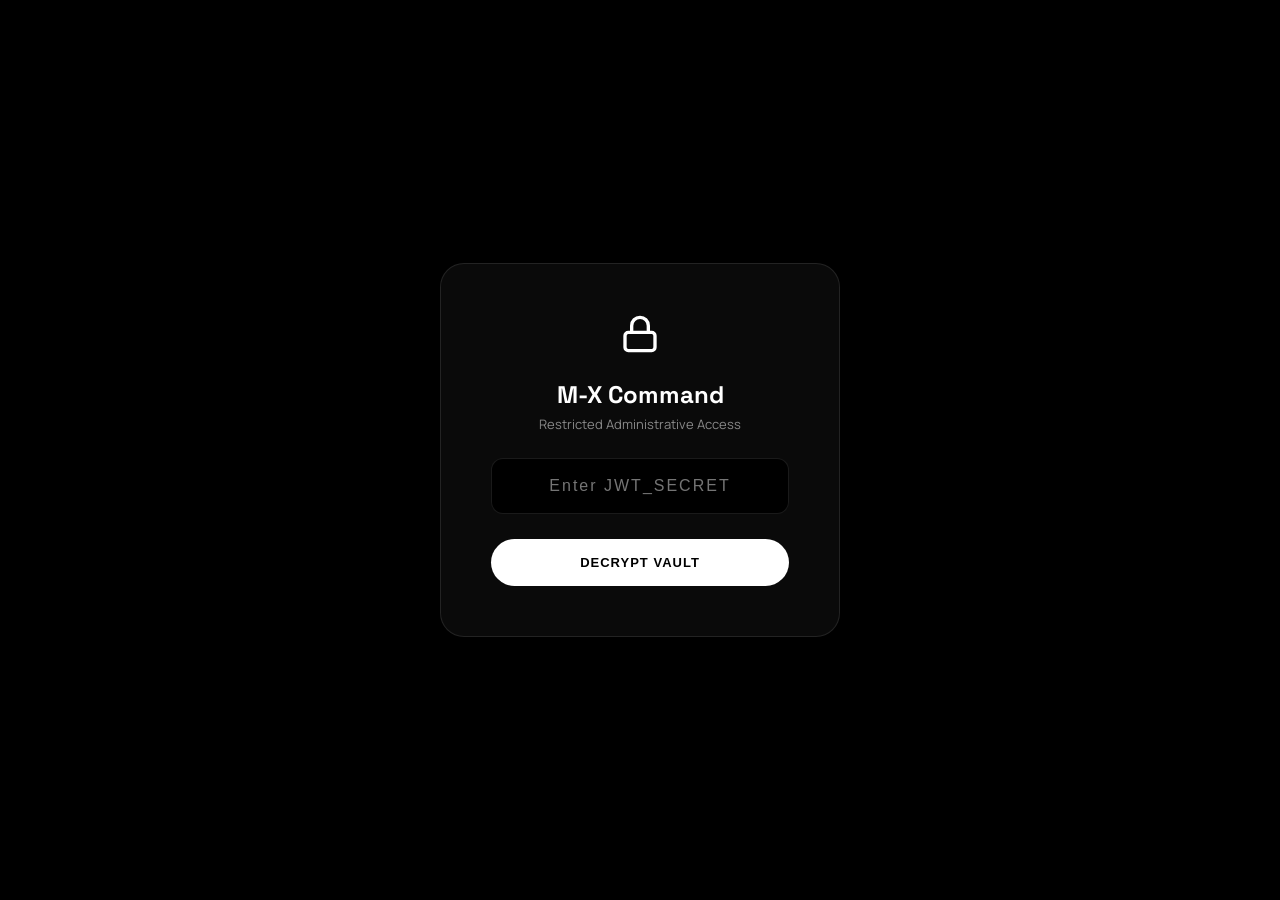
==== dashboard.html @ 34b17c55 "Update dashboard.html" ====
<!DOCTYPE html>
<html lang="en">
<head>
    <meta charset="UTF-8">
    <meta name="viewport" content="width=device-width, initial-scale=1.0">
    <title>M-X Lumes | Secure Command Center</title>
    <link href="https://fonts.googleapis.com/css2?family=Manrope:wght@400;500;700;800&family=Space+Grotesk:wght@700&display=swap" rel="stylesheet">
    <style>
        :root {
            --bg: #000000; --sidebar: #0a0a0a; --panel: #111111; --border: rgba(255,255,255,0.1);
            --text: #ffffff; --text-dim: #888888; --accent: #6366f1;
            --success: #10b981; --warning: #f59e0b; --danger: #ef4444;
        }
        * { margin: 0; padding: 0; box-sizing: border-box; }
        body { font-family: 'Manrope', sans-serif; background: var(--bg); color: var(--text); display: flex; height: 100vh; overflow: hidden; }
        
        /* AUTH OVERLAY */
        #auth-gate { position: fixed; top:0; left:0; width:100%; height:100vh; background:#000; z-index:9999; display:flex; flex-direction:column; justify-content:center; align-items:center; transition: 0.4s; }
        .auth-box { background: var(--sidebar); border: 1px solid var(--border); padding: 50px; border-radius: 24px; text-align: center; width: 100%; max-width: 400px; box-shadow: 0 30px 60px rgba(0,0,0,0.8); }
        .auth-input { width: 100%; background: #000; border: 1px solid var(--border); color: #fff; padding: 18px; border-radius: 12px; margin: 25px 0; outline: none; font-size: 16px; text-align: center; letter-spacing: 2px; }
        .auth-input:focus { border-color: var(--accent); }
        .btn { background: #fff; color: #000; border: none; padding: 16px 30px; border-radius: 30px; font-weight: 800; text-transform: uppercase; cursor: pointer; width: 100%; font-size: 13px; letter-spacing: 1px; transition: transform 0.2s; }
        .btn:active { transform: scale(0.96); }
        
        /* SIDEBAR */
        .sidebar { width: 280px; background: var(--sidebar); border-right: 1px solid var(--border); padding: 30px 20px; display: flex; flex-direction: column; }
        .brand { font-family: 'Space Grotesk', sans-serif; font-size: 24px; font-weight: 800; letter-spacing: -1px; margin-bottom: 50px; padding-left: 10px; }
        .nav-item { display: flex; align-items: center; padding: 15px 20px; color: var(--text-dim); font-weight: 700; font-size: 14px; border-radius: 12px; cursor: pointer; transition: 0.2s; margin-bottom: 10px; }
        .nav-item:hover, .nav-item.active { background: rgba(255,255,255,0.05); color: var(--text); }
        .nav-item svg { margin-right: 12px; width: 18px; height: 18px; }
        
        /* MAIN CONTENT */
        .main-content { flex: 1; padding: 40px 50px; overflow-y: auto; background: var(--bg); }
        .header { display: flex; justify-content: space-between; align-items: center; margin-bottom: 40px; }
        .header h1 { font-family: 'Space Grotesk', sans-serif; font-size: 32px; font-weight: 800; }
        
        /* STATS */
        .stats-grid { display: grid; grid-template-columns: repeat(3, 1fr); gap: 20px; margin-bottom: 40px; }
        .stat-card { background: var(--sidebar); border: 1px solid var(--border); padding: 30px; border-radius: 20px; box-shadow: 0 10px 30px rgba(0,0,0,0.2); }
        .stat-title { font-size: 12px; text-transform: uppercase; letter-spacing: 1px; color: var(--text-dim); margin-bottom: 10px; font-weight: 800; }
        .stat-val { font-size: 48px; font-family: 'Space Grotesk', sans-serif; font-weight: 800; line-height: 1; }
        
        /* TOOLBAR */
        .toolbar { display: flex; justify-content: space-between; align-items: center; margin-bottom: 20px; background: var(--panel); padding: 15px 20px; border-radius: 16px; border: 1px solid var(--border); }
        .filters { display: flex; gap: 10px; }
        .filter-chip { padding: 8px 16px; border-radius: 20px; font-size: 12px; font-weight: 800; background: #000; border: 1px solid var(--border); color: var(--text-dim); cursor: pointer; transition: 0.2s; }
        .filter-chip:hover, .filter-chip.active { background: var(--text); color: #000; border-color: var(--text); }
        
        .search-box { display: flex; align-items: center; background: #000; border: 1px solid var(--border); border-radius: 12px; padding: 0 15px; width: 300px; }
        .search-box input { background: transparent; border: none; color: #fff; padding: 12px; width: 100%; outline: none; font-family: 'Manrope', sans-serif; font-size: 14px; }
        
        /* TABLES */
        .data-panel { display: none; }
        .data-panel.active { display: block; animation: fadeIn 0.4s; }
        @keyframes fadeIn { from { opacity: 0; transform: translateY(10px); } to { opacity: 1; transform: translateY(0); } }
        
        .table-container { background: var(--sidebar); border: 1px solid var(--border); border-radius: 20px; overflow: hidden; overflow-x: auto; }
        table { width: 100%; border-collapse: collapse; min-width: 1000px; }
        th { text-align: left; padding: 20px; font-size: 11px; text-transform: uppercase; color: var(--text-dim); border-bottom: 1px solid var(--border); background: #050505; }
        td { padding: 20px; font-size: 14px; border-bottom: 1px solid rgba(255,255,255,0.05); vertical-align: middle; }
        tr:hover td { background: rgba(255,255,255,0.02); }
        
        .status-select { background: #000; color: #fff; border: 1px solid var(--border); padding: 8px 12px; border-radius: 8px; font-size: 12px; font-weight: 700; outline: none; cursor: pointer; transition: 0.2s; }
        .status-select.Pending { border-color: var(--warning); color: var(--warning); }
        .status-select.Processing { border-color: var(--accent); color: var(--accent); }
        .status-select.Shipped { border-color: var(--success); color: var(--success); }
        .status-select.Delivered { border-color: var(--text-dim); color: var(--text-dim); }
        
        .wa-link { color: var(--whatsapp); background: rgba(37, 211, 102, 0.1); border: 1px solid rgba(37, 211, 102, 0.3); padding: 6px 12px; border-radius: 8px; text-decoration: none; font-weight: 800; font-size: 12px; display: inline-flex; align-items: center; gap: 6px; transition: 0.2s; }
        .wa-link:hover { background: var(--whatsapp); color: #000; }

        /* ACTION BUTTONS */
        .btn-action { background: transparent; border: 1px solid var(--border); border-radius: 8px; padding: 6px 10px; cursor: pointer; display: inline-flex; align-items: center; justify-content: center; transition: 0.2s; color: var(--text-dim); }
        .btn-action:hover { background: rgba(255,255,255,0.1); color: #fff; }
        .btn-delete { background: rgba(239, 68, 68, 0.1); color: var(--danger); border: 1px solid rgba(239, 68, 68, 0.3); }
        .btn-delete:hover { background: var(--danger); color: #fff; }
        
        .export-btn { background: transparent; border: 1px solid var(--border); color: #fff; padding: 10px 20px; border-radius: 12px; font-size: 13px; font-weight: 800; cursor: pointer; display: flex; align-items: center; gap: 8px; transition: 0.2s; }
        .export-btn:hover { background: #fff; color: #000; }
        .item-list { font-size: 12px; color: #bbb; line-height: 1.5; }
        .item-list b { color: #fff; }

        /* GOD MODE EDIT MODAL */
        .edit-modal { position: fixed; top: 0; left: 0; width: 100vw; height: 100vh; background: rgba(0,0,0,0.9); z-index: 5000; display: none; justify-content: center; align-items: center; }
        .edit-modal.active { display: flex; }
        .edit-box { background: #111; border: 1px solid var(--border); padding: 30px; border-radius: 20px; width: 100%; max-width: 400px; }
        .edit-input { width: 100%; background: #000; border: 1px solid var(--border); color: #fff; padding: 12px; border-radius: 8px; margin-bottom: 15px; font-family: 'Manrope', sans-serif; outline: none; }
        .edit-input:focus { border-color: var(--accent); }
    </style>
</head>
<body>

    <div id="auth-gate">
        <div class="auth-box">
            <svg width="40" height="40" viewBox="0 0 24 24" fill="none" stroke="#fff" stroke-width="2" style="margin-bottom:20px;"><rect x="3" y="11" width="18" height="11" rx="2" ry="2"></rect><path d="M7 11V7a5 5 0 0 1 10 0v4"></path></svg>
            <h2 style="font-family:'Space Grotesk', sans-serif; margin-bottom: 5px;">M-X Command</h2>
            <p style="color:var(--text-dim); font-size:13px;">Restricted Administrative Access</p>
            <input type="password" id="master-key" class="auth-input" placeholder="Enter JWT_SECRET" onkeypress="if(event.key==='Enter') unlockDashboard()">
            <button class="btn" onclick="unlockDashboard()">Decrypt Vault</button>
            <p id="auth-err" style="color:var(--danger); font-size:12px; margin-top:15px; font-weight:700; display:none;">Access Denied. Incorrect Key.</p>
        </div>
    </div>

    <div id="edit-modal" class="edit-modal">
        <div class="edit-box">
            <h3 id="edit-title" style="margin-bottom: 20px;">Edit Data</h3>
            <div id="edit-fields"></div>
            <div style="display:flex; gap:10px; margin-top:20px;">
                <button class="btn" style="background:#333; color:#fff;" onclick="closeEditModal()">Cancel</button>
                <button class="btn" id="edit-save-btn" style="background:var(--accent); color:#fff;">Save Changes</button>
            </div>
        </div>
    </div>

    <div class="sidebar">
        <div class="brand">M-X LUMES.</div>
        <div class="nav-item active" onclick="switchTab('orders', this)">
            <svg viewBox="0 0 24 24" fill="none" stroke="currentColor" stroke-width="2"><circle cx="9" cy="21" r="1"></circle><circle cx="20" cy="21" r="1"></circle><path d="M1 1h4l2.68 13.39a2 2 0 0 0 2 1.61h9.72a2 2 0 0 0 2-1.61L23 6H6"></path></svg>
            Order Management
        </div>
        <div class="nav-item" onclick="switchTab('users', this)">
            <svg viewBox="0 0 24 24" fill="none" stroke="currentColor" stroke-width="2"><path d="M17 21v-2a4 4 0 0 0-4-4H5a4 4 0 0 0-4 4v2"></path><circle cx="9" cy="7" r="4"></circle><path d="M23 21v-2a4 4 0 0 0-3-3.87"></path><path d="M16 3.13a4 4 0 0 1 0 7.75"></path></svg>
            Customer Database
        </div>
        <div style="flex:1;"></div>
        <div class="nav-item" onclick="lockVault()" style="color:var(--danger);">
            <svg viewBox="0 0 24 24" fill="none" stroke="currentColor" stroke-width="2"><path d="M9 21H5a2 2 0 0 1-2-2V5a2 2 0 0 1 2-2h4"></path><polyline points="16 17 21 12 16 7"></polyline><line x1="21" y1="12" x2="9" y2="12"></line></svg>
            Lock Vault
        </div>
    </div>

    <div class="main-content">
        <div class="header">
            <div>
                <h1 id="greeting">Welcome, Admin</h1>
                <p style="color:var(--text-dim); font-size:14px; margin-top:5px;">Here is what is happening with your store today.</p>
            </div>
            <button class="export-btn" onclick="fetchData()">
                <svg width="16" height="16" viewBox="0 0 24 24" fill="none" stroke="currentColor" stroke-width="2"><polyline points="23 4 23 10 17 10"></polyline><polyline points="1 20 1 14 7 14"></polyline><path d="M3.51 9a9 9 0 0 1 14.85-3.36L23 10M1 14l4.64 4.36A9 9 0 0 0 20.49 15"></path></svg>
                Sync Data
            </button>
        </div>

        <div class="stats-grid">
            <div class="stat-card">
                <div class="stat-title">Verified Revenue</div>
                <div class="stat-val" id="stat-revenue" style="color: var(--success);">₹0</div>
            </div>
            <div class="stat-card">
                <div class="stat-title">Total Orders</div>
                <div class="stat-val" id="stat-orders">0</div>
            </div>
            <div class="stat-card">
                <div class="stat-title">Registered Clients</div>
                <div class="stat-val" id="stat-users">0</div>
            </div>
        </div>

        <div class="data-panel active" id="panel-orders">
            <div class="toolbar">
                <div class="filters">
                    <div class="filter-chip active" onclick="filterOrders('All', this)">All Orders</div>
                    <div class="filter-chip" onclick="filterOrders('Pending', this)">Action Required</div>
                    <div class="filter-chip" onclick="filterOrders('Shipped', this)">Shipped</div>
                </div>
                <div style="display:flex; gap:15px;">
                    <div class="search-box">
                        <svg width="16" height="16" viewBox="0 0 24 24" fill="none" stroke="#888" stroke-width="2"><circle cx="11" cy="11" r="8"></circle><line x1="21" y1="21" x2="16.65" y2="16.65"></line></svg>
                        <input type="text" id="order-search" placeholder="Search ID or Email..." onkeyup="searchOrders()">
                    </div>
                </div>
            </div>

            <div class="table-container">
                <div style="padding: 10px 20px; text-align:right;">
                    <button class="export-btn" style="display:inline-flex;" onclick="exportOrdersCSV()">Download Order CSV</button>
                </div>
                <table>
                    <thead>
                        <tr>
                            <th>Order Details</th>
                            <th>Customer & Location</th>
                            <th>Items</th>
                            <th>Amount</th>
                            <th>Status & Control</th>
                        </tr>
                    </thead>
                    <tbody id="orders-tbody">
                        <tr><td colspan="5" style="text-align:center; color:#888;">No data loaded.</td></tr>
                    </tbody>
                </table>
            </div>
        </div>

        <div class="data-panel" id="panel-users">
            <div class="toolbar">
                <h3 style="font-size:16px;">Client Database</h3>
                <button class="export-btn" onclick="exportUsersPDF()">
                    <svg width="16" height="16" viewBox="0 0 24 24" fill="none" stroke="currentColor" stroke-width="2"><path d="M21 15v4a2 2 0 0 1-2 2H5a2 2 0 0 1-2-2v-4"></path><polyline points="7 10 12 15 17 10"></polyline><line x1="12" y1="15" x2="12" y2="3"></line></svg>
                    Download PDF Report
                </button>
            </div>
            <div class="table-container">
                <table>
                    <thead>
                        <tr>
                            <th>Client Name</th>
                            <th>Email Address</th>
                            <th>Contact & Shipping</th>
                            <th>Joined Date</th>
                            <th>Control</th>
                        </tr>
                    </thead>
                    <tbody id="users-tbody"></tbody>
                </table>
            </div>
        </div>
    </div>

    <script>
        const RENDER_URL = 'https://mxlumes-api.onrender.com';
        let globalOrders = [];
        let globalUsers = [];

        window.onload = () => {
            const savedKey = sessionStorage.getItem('mxlumes_admin_key');
            if (savedKey) {
                document.getElementById('master-key').value = savedKey;
                unlockDashboard();
            }
        };

        // 👇 BUG FIX 3: Parallel fetching for lightning-fast dashboard loading
        async function unlockDashboard() {
            const input = document.getElementById('master-key').value;
            if(!input) return;
            
            document.getElementById('auth-gate').querySelector('.btn').innerText = "Decrypting...";
            document.getElementById('auth-err').style.display = 'none';
            
            try {
                const [orderRes, userRes] = await Promise.all([
                    fetch(`${RENDER_URL}/api/admin/orders`, { headers: { 'admin-secret-key': input } }),
                    fetch(`${RENDER_URL}/api/admin/users`, { headers: { 'admin-secret-key': input } })
                ]);

                if (!orderRes.ok || !userRes.ok) throw new Error("Invalid Key");
                
                globalOrders = await orderRes.json();
                globalUsers = await userRes.json();

                sessionStorage.setItem('mxlumes_admin_key', input);
                document.getElementById('auth-gate').style.opacity = '0';
                setTimeout(() => document.getElementById('auth-gate').style.display = 'none', 400);
                
                populateDashboard();
            } catch (err) {
                document.getElementById('auth-err').style.display = 'block';
                document.getElementById('auth-gate').querySelector('.btn').innerText = "Decrypt Vault";
                sessionStorage.removeItem('mxlumes_admin_key');
            }
        }

        function lockVault() {
            sessionStorage.removeItem('mxlumes_admin_key');
            document.getElementById('master-key').value = '';
            document.getElementById('auth-gate').style.display = 'flex';
            document.getElementById('auth-gate').style.opacity = '1';
            document.getElementById('auth-gate').querySelector('.btn').innerText = "Decrypt Vault";
        }

        async function fetchData() {
            const key = sessionStorage.getItem('mxlumes_admin_key');
            if(!key) return;
            try {
                const [orderRes, userRes] = await Promise.all([
                    fetch(`${RENDER_URL}/api/admin/orders`, { headers: { 'admin-secret-key': key } }),
                    fetch(`${RENDER_URL}/api/admin/users`, { headers: { 'admin-secret-key': key } })
                ]);
                globalOrders = await orderRes.json();
                globalUsers = await userRes.json();
                populateDashboard();
            } catch(e) {
                console.error("Sync failed", e);
            }
        }

        // BUFFERS USED FOR JITTER-FREE RENDERING
        function populateDashboard(filter = 'All', searchTxt = '') {
            let totalRev = 0;
            globalOrders.forEach(o => {
                if (o.status !== 'Pending Verification') totalRev += o.totalAmount;
            });
            document.getElementById('stat-revenue').innerText = '₹' + totalRev.toLocaleString();
            document.getElementById('stat-orders').innerText = globalOrders.length;
            document.getElementById('stat-users').innerText = globalUsers.length;

            let filteredOrders = globalOrders;
            if(filter === 'Pending') filteredOrders = globalOrders.filter(o => o.status.includes('Pending'));
            if(filter === 'Shipped') filteredOrders = globalOrders.filter(o => o.status.includes('Shipped'));
            if(searchTxt) {
                const s = searchTxt.toLowerCase();
                filteredOrders = filteredOrders.filter(o => o.orderId.toLowerCase().includes(s) || o.customerEmail.toLowerCase().includes(s));
            }

            const oBody = document.getElementById('orders-tbody');
            let orderHtmlBuffer = ''; 
            
            if(filteredOrders.length === 0) {
                orderHtmlBuffer = '<tr><td colspan="5" style="text-align:center; color:#888;">No orders found.</td></tr>';
            } else {
                filteredOrders.forEach(o => {
                    let userPhone = '';
                    let userAddress = '<span style="color:#ef4444;">No Address</span>';
                    
                    let linkedUser = globalUsers.find(u => u.email === o.customerEmail);
                    if(linkedUser) {
                        if(linkedUser.phone) userPhone = linkedUser.phone;
                        if(linkedUser.address) userAddress = linkedUser.address;
                    }

                    // 👇 BUG FIX 1: Safely handle missing/corrupted item arrays
                    let itemString = '<span style="color:#ef4444">Data missing</span>';
                    if (Array.isArray(o.items)) {
                        itemString = o.items.map(i => `<b>${i.qty || 1}x</b> ${i.name || 'Item'}`).join('<br>');
                    }
                    
                    let statusClass = 'Pending';
                    if(o.status.includes('Processing')) statusClass = 'Processing';
                    if(o.status.includes('Shipped')) statusClass = 'Shipped';
                    if(o.status.includes('Delivered')) statusClass = 'Delivered';

                    orderHtmlBuffer += `
                        <tr>
                            <td>
                                <div style="font-family:'Space Grotesk', sans-serif; font-weight:800; color:#fff;">${o.orderId}</div>
                                <div style="color:var(--text-dim); font-size:11px; margin-top:4px;">${new Date(o.createdAt).toLocaleDateString()}</div>
                            </td>
                            <td>
                                <div style="color:#fff; font-weight:700;">${o.customerEmail}</div>
                                <div style="font-size:11px; color:#888; margin-top:4px;">Geo: ${o.location || 'Unknown'}</div>
                                <div style="color:#aaa; font-size:11px; margin-top:6px; line-height:1.4; max-width:220px; word-wrap: break-word;">
                                    📍 ${userAddress}
                                </div>
                            </td>
                            <td class="item-list">${itemString}</td>
                            <td style="font-weight:800; color:var(--success);">₹${(o.totalAmount || 0).toLocaleString()}</td>
                            <td>
                                <div style="display:flex; align-items:center; gap:8px; margin-bottom:8px;">
                                    <select class="status-select ${statusClass}" onchange="updateOrderStatus('${o.orderId}', this.value)">
                                        <option value="Pending Verification" ${o.status === 'Pending Verification' ? 'selected' : ''}>Pending (Unpaid)</option>
                                        <option value="Processing" ${o.status === 'Processing' ? 'selected' : ''}>Paid & Processing</option>
                                        <option value="Shipped" ${o.status === 'Shipped' ? 'selected' : ''}>Shipped</option>
                                        <option value="Delivered" ${o.status === 'Delivered' ? 'selected' : ''}>Delivered</option>
                                    </select>
                                    <button class="btn-action" title="Edit Order" onclick="openEditOrder('${o.orderId}')">
                                        <svg width="14" height="14" viewBox="0 0 24 24" fill="none" stroke="currentColor" stroke-width="2"><path d="M11 4H4a2 2 0 0 0-2 2v14a2 2 0 0 0 2 2h14a2 2 0 0 0 2-2v-7"></path><path d="M18.5 2.5a2.121 2.121 0 0 1 3 3L12 15l-4 1 1-4 9.5-9.5z"></path></svg>
                                    </button>
                                    <button class="btn-action btn-delete" title="Delete Order" onclick="deleteOrder('${o.orderId}')">
                                        <svg width="14" height="14" viewBox="0 0 24 24" fill="none" stroke="currentColor" stroke-width="2"><polyline points="3 6 5 6 21 6"></polyline><path d="M19 6v14a2 2 0 0 1-2 2H7a2 2 0 0 1-2-2V6m3 0V4a2 2 0 0 1 2-2h4a2 2 0 0 1 2 2v2"></path></svg>
                                    </button>
                                </div>
                                ${userPhone ? `
                                    <a href="https://wa.me/91${userPhone}?text=Hi! Update regarding your M-X Lumes order ${o.orderId}:" target="_blank" class="wa-link">
                                        <svg width="12" height="12" viewBox="0 0 24 24" fill="currentColor"><path d="M.057 24l1.687-6.163c-1.041-1.804-1.588-3.849-1.587-5.946.003-6.556 5.338-11.891 11.893-11.891 3.181.001 6.167 1.24 8.413 3.488 2.245 2.248 3.481 5.236 3.48 8.414-.003 6.557-5.338 11.892-11.893 11.892-1.99-.001-3.951-.5-5.688-1.448l-6.305 1.654z"/></svg> Notify User
                                    </a>
                                ` : ''}
                            </td>
                        </tr>
                    `;
                });
            }
            oBody.innerHTML = orderHtmlBuffer;

            const uBody = document.getElementById('users-tbody');
            let userHtmlBuffer = '';
            
            globalUsers.forEach(u => {
                userHtmlBuffer += `
                    <tr>
                        <td style="font-weight:800; color:#fff;">${u.name}</td>
                        <td style="color:#aaa;">${u.email}</td>
                        <td>
                            ${u.phone ? `<a href="https://wa.me/91${u.phone}" target="_blank" class="wa-link" style="margin-bottom:6px;">Message Client</a>` : '<span style="color:#555; display:block; margin-bottom:6px;">No Phone</span>'}
                            <div style="font-size: 11px; color: #888; max-width: 250px; line-height: 1.4;">
                                📍 ${u.address || 'No address provided'}
                            </div>
                        </td>
                        <td style="color:var(--text-dim);">${new Date(u.createdAt).toLocaleDateString()}</td>
                        <td style="display:flex; gap:8px;">
                            <button class="btn-action" title="Edit User" onclick="openEditUser('${u._id}')">
                                <svg width="14" height="14" viewBox="0 0 24 24" fill="none" stroke="currentColor" stroke-width="2"><path d="M11 4H4a2 2 0 0 0-2 2v14a2 2 0 0 0 2 2h14a2 2 0 0 0 2-2v-7"></path><path d="M18.5 2.5a2.121 2.121 0 0 1 3 3L12 15l-4 1 1-4 9.5-9.5z"></path></svg>
                            </button>
                            <button class="btn-action btn-delete" title="Delete User" onclick="deleteUser('${u.email}')">
                                <svg width="14" height="14" viewBox="0 0 24 24" fill="none" stroke="currentColor" stroke-width="2"><polyline points="3 6 5 6 21 6"></polyline><path d="M19 6v14a2 2 0 0 1-2 2H7a2 2 0 0 1-2-2V6m3 0V4a2 2 0 0 1 2-2h4a2 2 0 0 1 2 2v2"></path></svg>
                            </button>
                        </td>
                    </tr>
                `;
            });
            uBody.innerHTML = userHtmlBuffer;
        }

        async function updateOrderStatus(orderId, newStatus) {
            const key = sessionStorage.getItem('mxlumes_admin_key');
            try {
                await fetch(`${RENDER_URL}/api/admin/orders/status`, {
                    method: 'POST',
                    headers: { 'Content-Type': 'application/json', 'admin-secret-key': key },
                    body: JSON.stringify({ orderId, status: newStatus })
                });
                let order = globalOrders.find(o => o.orderId === orderId);
                if(order) order.status = newStatus;
                populateDashboard(); 
            } catch (e) { alert("Failed to update status on server."); }
        }

        // =========================================
        // SUPREME CONTROL LOGIC (EDIT & DELETE)
        // =========================================
        
        async function deleteOrder(orderId) {
            if(!confirm(`WARNING: Permanently delete order ${orderId}?`)) return;
            const key = sessionStorage.getItem('mxlumes_admin_key');
            try {
                const res = await fetch(`${RENDER_URL}/api/admin/orders/${orderId}`, { 
                    method: 'DELETE', 
                    headers: { 'admin-secret-key': key } 
                });
                
                if (!res.ok) throw new Error(`Server returned ${res.status}`);
                
                await fetchData();
                alert("Order deleted successfully.");
            } catch (e) { 
                console.error("Delete Order Error:", e);
                alert("Failed to delete order. Check your console or backend logs."); 
            }
        }

        async function deleteUser(email) {
            if(!confirm(`WARNING: Permanently delete account ${email}?`)) return;
            const key = sessionStorage.getItem('mxlumes_admin_key');
            try {
                const safeEmail = encodeURIComponent(email);
                const res = await fetch(`${RENDER_URL}/api/admin/users/${safeEmail}`, { 
                    method: 'DELETE', 
                    headers: { 'admin-secret-key': key } 
                });
                
                if (!res.ok) throw new Error(`Server returned ${res.status}`);
                
                await fetchData();
                alert("Client deleted successfully.");
            } catch (e) { 
                console.error("Delete User Error:", e);
                alert("Failed to delete user. Check your console or backend logs."); 
            }
        }

        // EDIT
        function closeEditModal() { 
            document.getElementById('edit-modal').classList.remove('active'); 
            document.getElementById('edit-save-btn').innerText = "Save Changes";
        }
        
        function openEditOrder(orderId) {
            const order = globalOrders.find(o => o.orderId === orderId || o._id === orderId || o.id === orderId);
            
            if(!order) {
                alert(`Error: Could not find order ${orderId} in local memory!`);
                return;
            }
            
            document.getElementById('edit-title').innerText = `Edit Order: ${orderId}`;
            const fields = document.getElementById('edit-fields');
            fields.innerHTML = `
                <label style="font-size:12px; color:#888;">Total Amount (₹)</label>
                <input type="number" id="edit-amount" class="edit-input" value="${order.totalAmount || 0}">
                <label style="font-size:12px; color:#888;">Customer Email</label>
                <input type="text" id="edit-email" class="edit-input" value="${order.customerEmail || ''}">
            `;
            
            const oldBtn = document.getElementById('edit-save-btn');
            oldBtn.replaceWith(oldBtn.cloneNode(true));
            const btn = document.getElementById('edit-save-btn');
            
            btn.onclick = async () => {
                const key = sessionStorage.getItem('mxlumes_admin_key');
                btn.innerText = "Saving...";
                try {
                    const res = await fetch(`${RENDER_URL}/api/admin/orders/${orderId}`, {
                        method: 'PUT',
                        headers: { 'Content-Type': 'application/json', 'admin-secret-key': key },
                        body: JSON.stringify({ 
                            totalAmount: document.getElementById('edit-amount').value,
                            customerEmail: document.getElementById('edit-email').value
                        })
                    });
                    
                    if (!res.ok) throw new Error("Server rejected the update.");
                    
                    closeEditModal(); 
                    await fetchData();
                } catch(e) { 
                    console.error("Update Order Error:", e);
                    alert("Update failed. The server did not accept the changes."); 
                    btn.innerText = "Save Changes"; 
                }
            };
            document.getElementById('edit-modal').classList.add('active');
        }

        function openEditUser(userId) {
            const user = globalUsers.find(u => u._id === userId || u.id === userId);
            
            if(!user) {
                alert(`Error: Could not find user in local memory!`);
                return; 
            }
            
            document.getElementById('edit-title').innerText = `Edit User`;
            const fields = document.getElementById('edit-fields');
            fields.innerHTML = `
                <label style="font-size:12px; color:#888;">Name</label>
                <input type="text" id="edit-u-name" class="edit-input" value="${user.name || ''}">
                <label style="font-size:12px; color:#888;">Phone</label>
                <input type="text" id="edit-u-phone" class="edit-input" value="${user.phone || ''}">
            `;
            
            const oldBtn = document.getElementById('edit-save-btn');
            oldBtn.replaceWith(oldBtn.cloneNode(true));
            const btn = document.getElementById('edit-save-btn');
            
            btn.onclick = async () => {
                const key = sessionStorage.getItem('mxlumes_admin_key');
                btn.innerText = "Saving...";
                try {
                    const res = await fetch(`${RENDER_URL}/api/admin/users/${userId}`, {
                        method: 'PUT',
                        headers: { 'Content-Type': 'application/json', 'admin-secret-key': key },
                        body: JSON.stringify({ 
                            name: document.getElementById('edit-u-name').value,
                            phone: document.getElementById('edit-u-phone').value
                        })
                    });
                    
                    if (!res.ok) throw new Error("Server rejected the update.");
                    
                    closeEditModal(); 
                    await fetchData();
                } catch(e) { 
                    console.error("Update User Error:", e);
                    alert("Update failed. The server did not accept the changes."); 
                    btn.innerText = "Save Changes";
                }
            };
            document.getElementById('edit-modal').classList.add('active');
        }

        // UTILS
        function filterOrders(filterType, el) {
            document.querySelectorAll('.filter-chip').forEach(c => c.classList.remove('active'));
            el.classList.add('active');
            populateDashboard(filterType, document.getElementById('order-search').value);
        }

        function searchOrders() {
            const activeFilter = document.querySelector('.filter-chip.active').innerText;
            let f = 'All';
            if(activeFilter.includes('Action')) f = 'Pending';
            if(activeFilter.includes('Shipped')) f = 'Shipped';
            populateDashboard(f, document.getElementById('order-search').value);
        }

        function switchTab(tabId, el) {
            document.querySelectorAll('.nav-item').forEach(t => t.classList.remove('active'));
            el.classList.add('active');
            document.querySelectorAll('.data-panel').forEach(p => p.classList.remove('active'));
            document.getElementById('panel-' + tabId).classList.add('active');
        }

        // 👇 BUG FIX 2: Secure Blob creation for flawless CSV exports
        function exportOrdersCSV() {
            if(globalOrders.length === 0) return alert("No orders.");
            let csvContent = "Order ID,Date,Email,Phone,Shipping Address,Amount,Status\n";
            
            globalOrders.forEach(o => { 
                let u = globalUsers.find(user => user.email === o.customerEmail);
                let phone = u && u.phone ? u.phone : 'No Phone';
                let address = u && u.address ? u.address.replace(/,/g, ' ') : 'No Address'; 
                
                csvContent += `${o.orderId},${new Date(o.createdAt).toLocaleDateString()},${o.customerEmail},${phone},"${address}",${o.totalAmount || 0},${o.status}\n`; 
            });
            
            const blob = new Blob([csvContent], { type: 'text/csv;charset=utf-8;' });
            const url = URL.createObjectURL(blob);
            const link = document.createElement("a");
            link.setAttribute("href", url);
            link.setAttribute("download", `mxlumes_orders.csv`);
            document.body.appendChild(link);
            link.click();
            document.body.removeChild(link);
        }
        
        function exportUsersPDF() {
            if(globalUsers.length === 0) return alert("No users to export!");
            const printWindow = window.open('', '_blank');
            let html = `
                <html><head><title>M-X Lumes Customer Database</title>
                <style>
                    body { font-family: 'Helvetica', sans-serif; padding: 40px; color: #111; }
                    .header { border-bottom: 2px solid #111; padding-bottom: 20px; margin-bottom: 30px; }
                    h2 { margin: 0 0 10px 0; font-size: 24px; }
                    table { width: 100%; border-collapse: collapse; font-size: 13px; }
                    th, td { padding: 12px; border-bottom: 1px solid #ddd; text-align: left; }
                    th { background: #f9f9f9; text-transform: uppercase; font-size: 11px; color: #555; }
                </style>
                </head><body>
                    <div class="header">
                        <h2>Client Database Report</h2>
                        <p style="margin:0; color:#555;">Generated on: ${new Date().toLocaleDateString()}</p>
                    </div>
                    <table>
                        <tr><th>Name</th><th>Email</th><th>Phone & Address</th><th>Joined Date</th></tr>
            `;
            globalUsers.forEach(u => {
                html += `<tr>
                            <td><b>${u.name}</b></td>
                            <td>${u.email}</td>
                            <td>${u.phone || 'N/A'}<br><span style="font-size:11px; color:#666;">${u.address || 'No Address'}</span></td>
                            <td>${new Date(u.createdAt).toLocaleDateString()}</td>
                         </tr>`;
            });
            html += `</table></body></html>`;
            printWindow.document.write(html);
            printWindow.document.close();
            printWindow.focus();
            setTimeout(() => { printWindow.print(); }, 500);
        }
    </script>
</body>
</html>
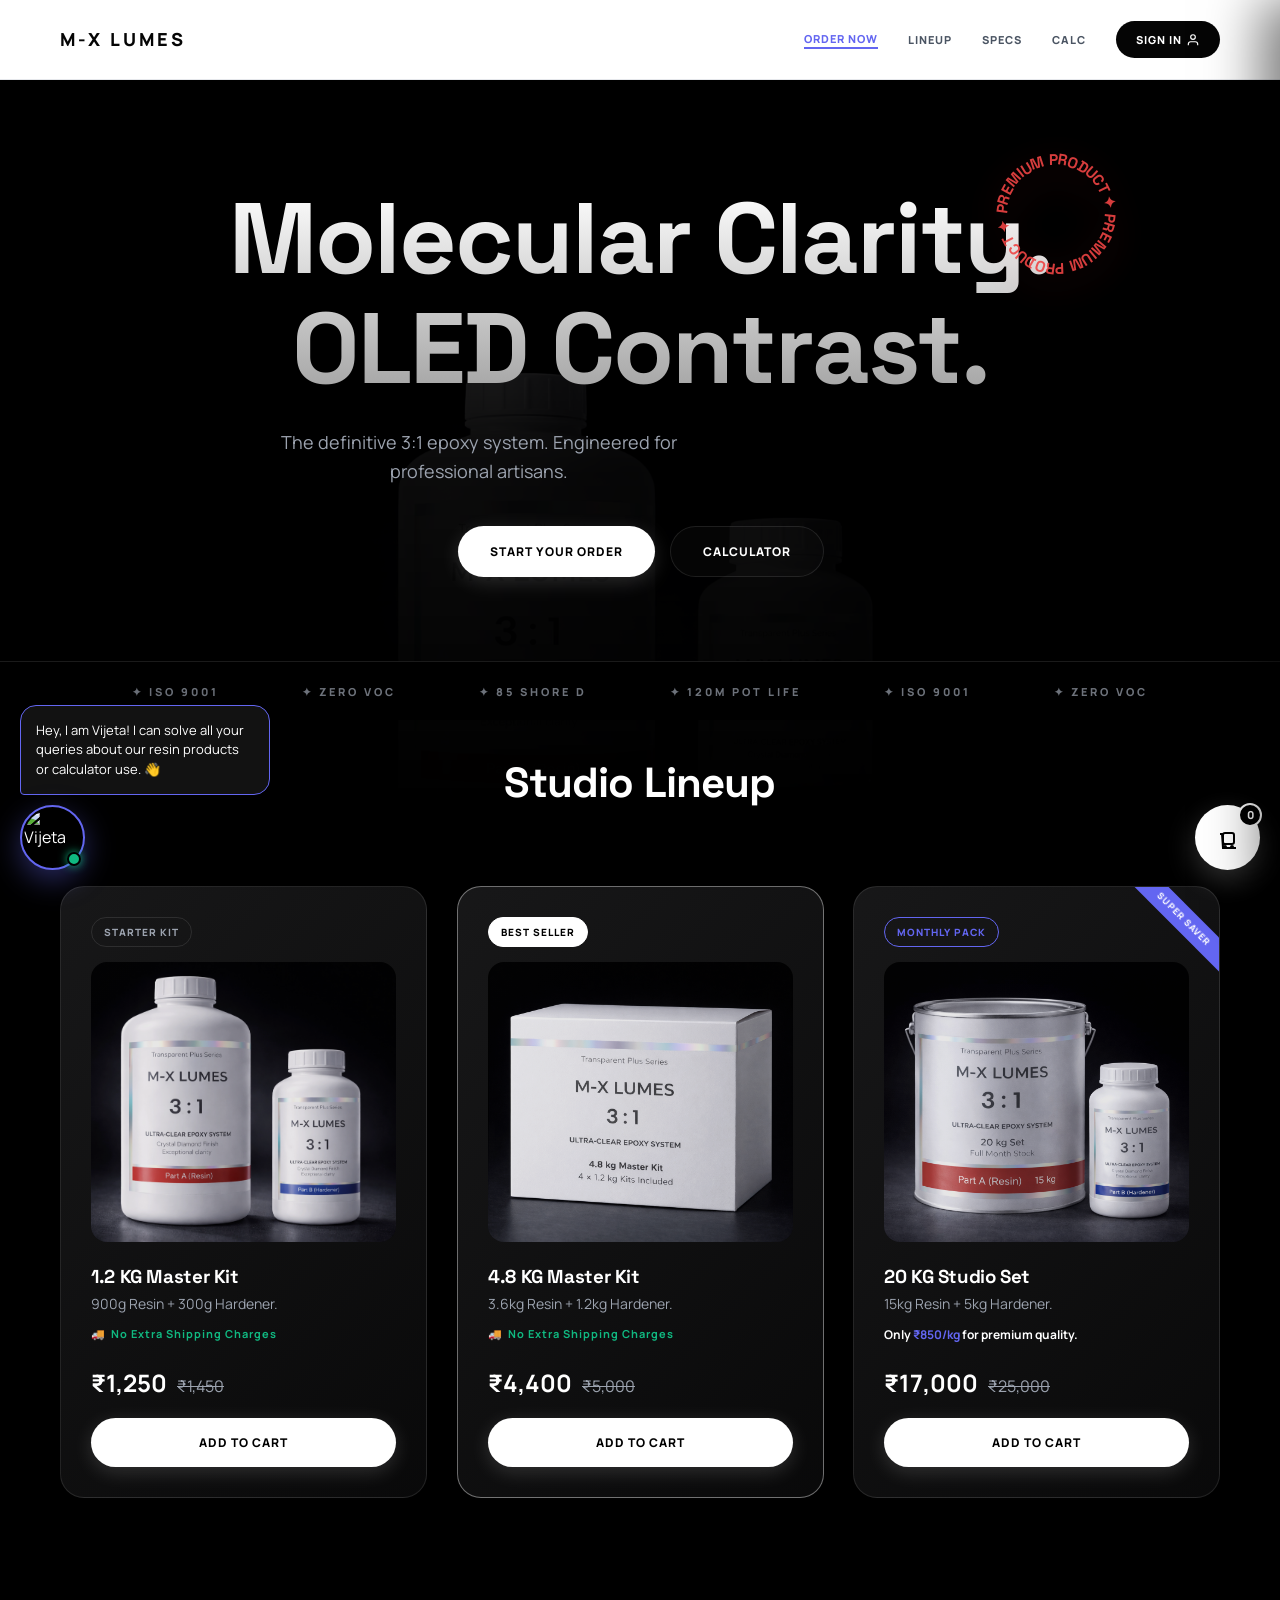
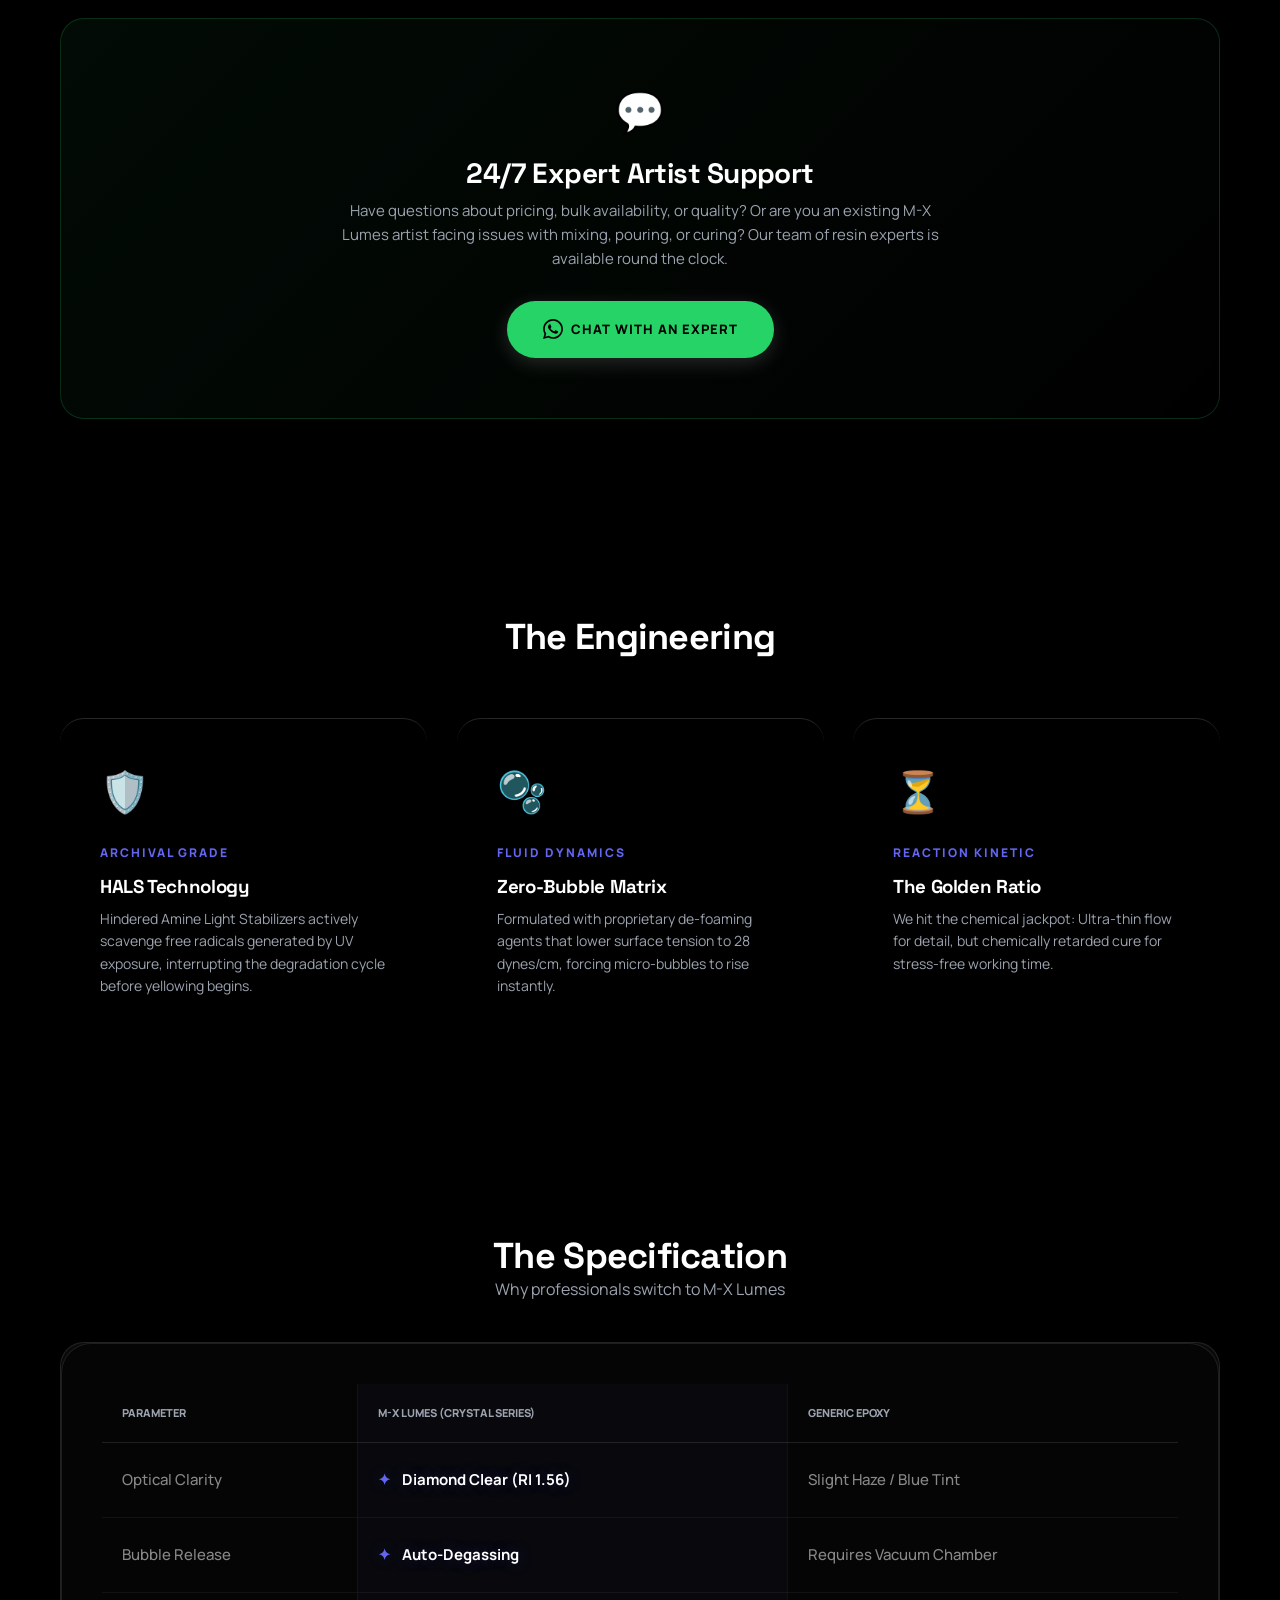
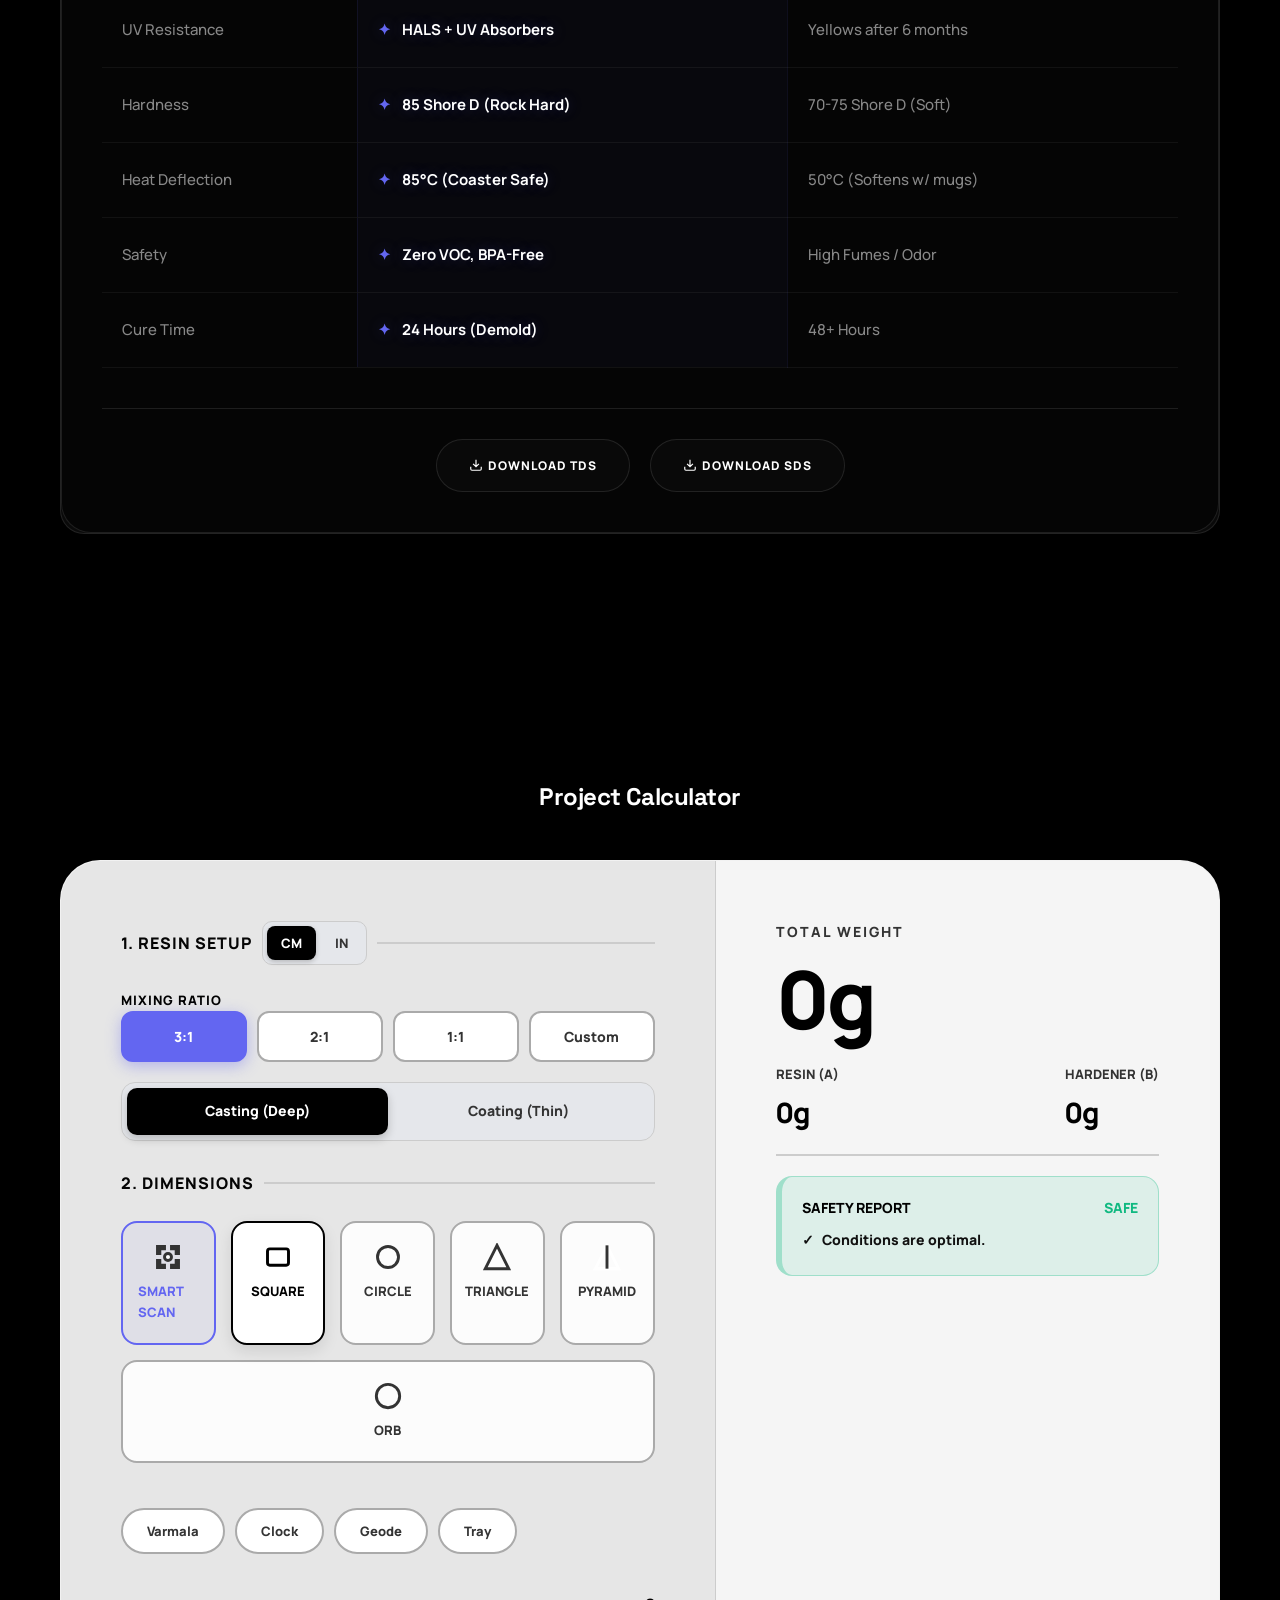
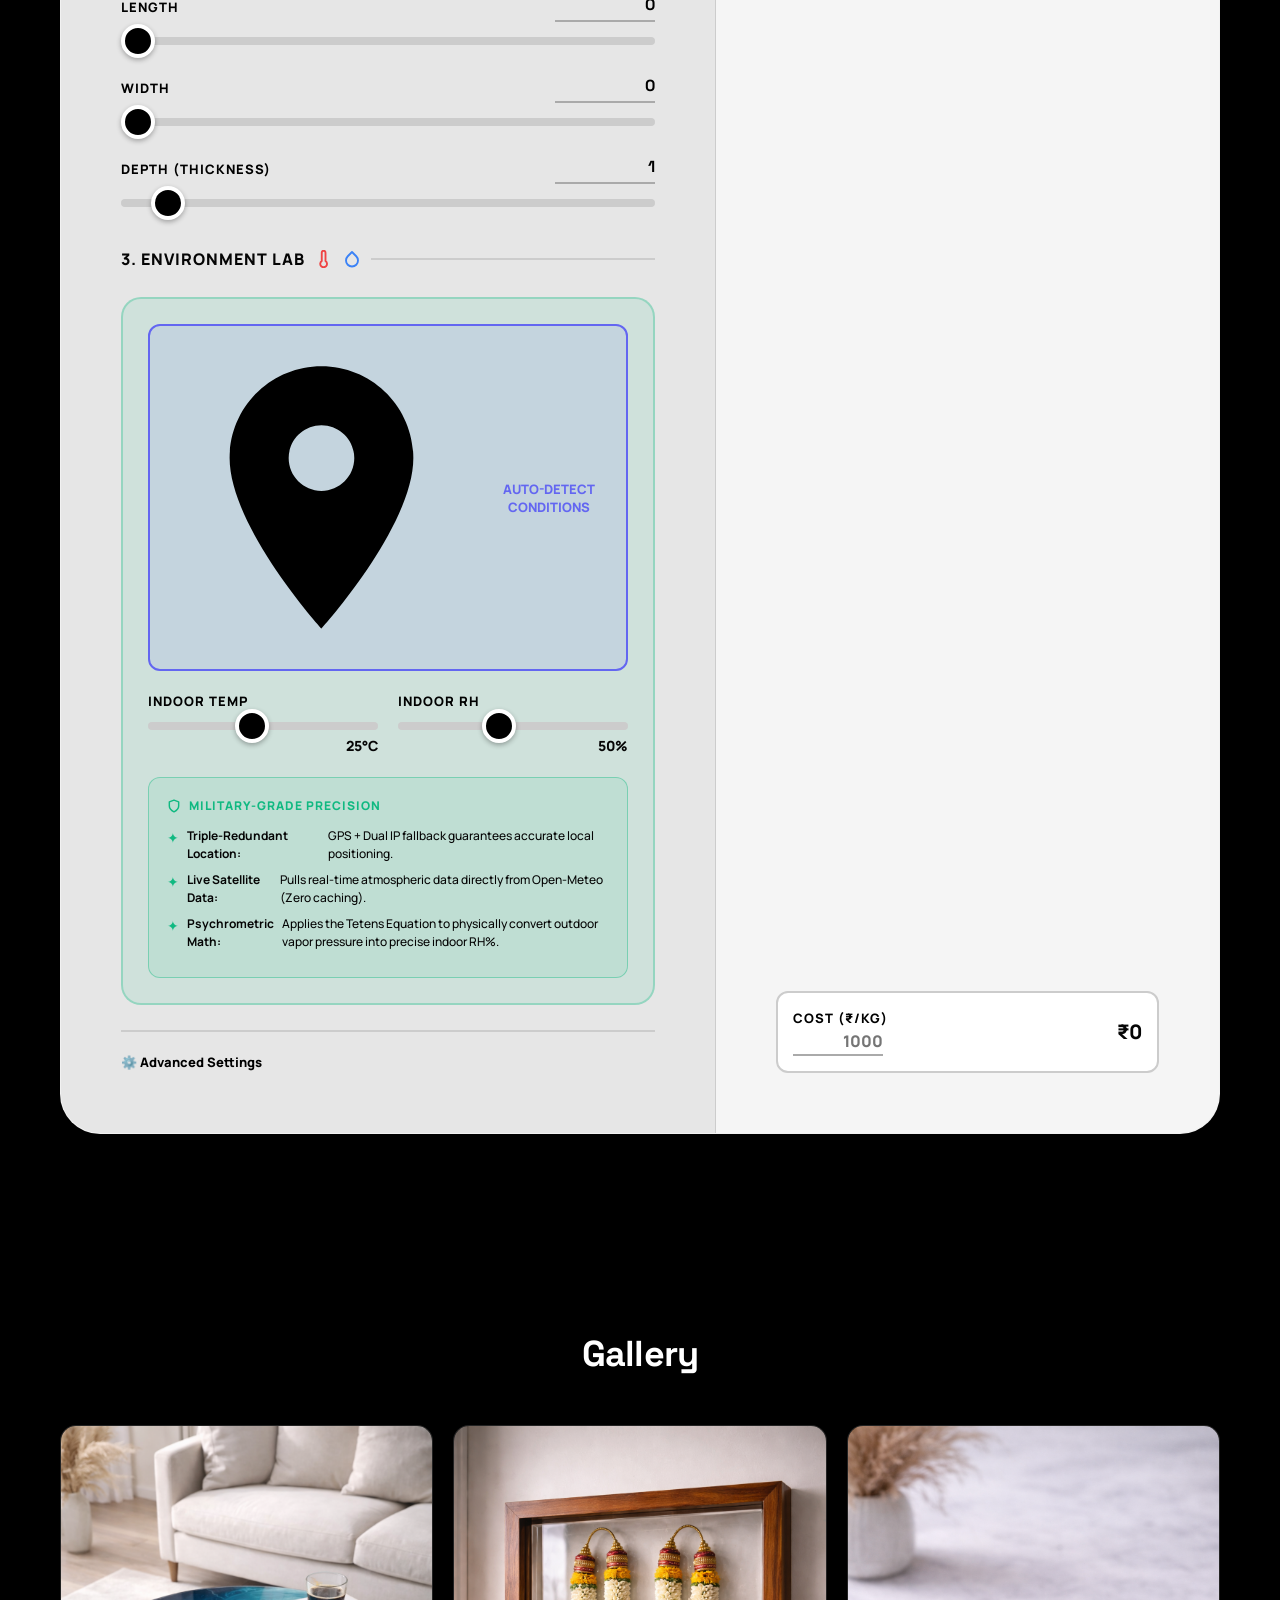
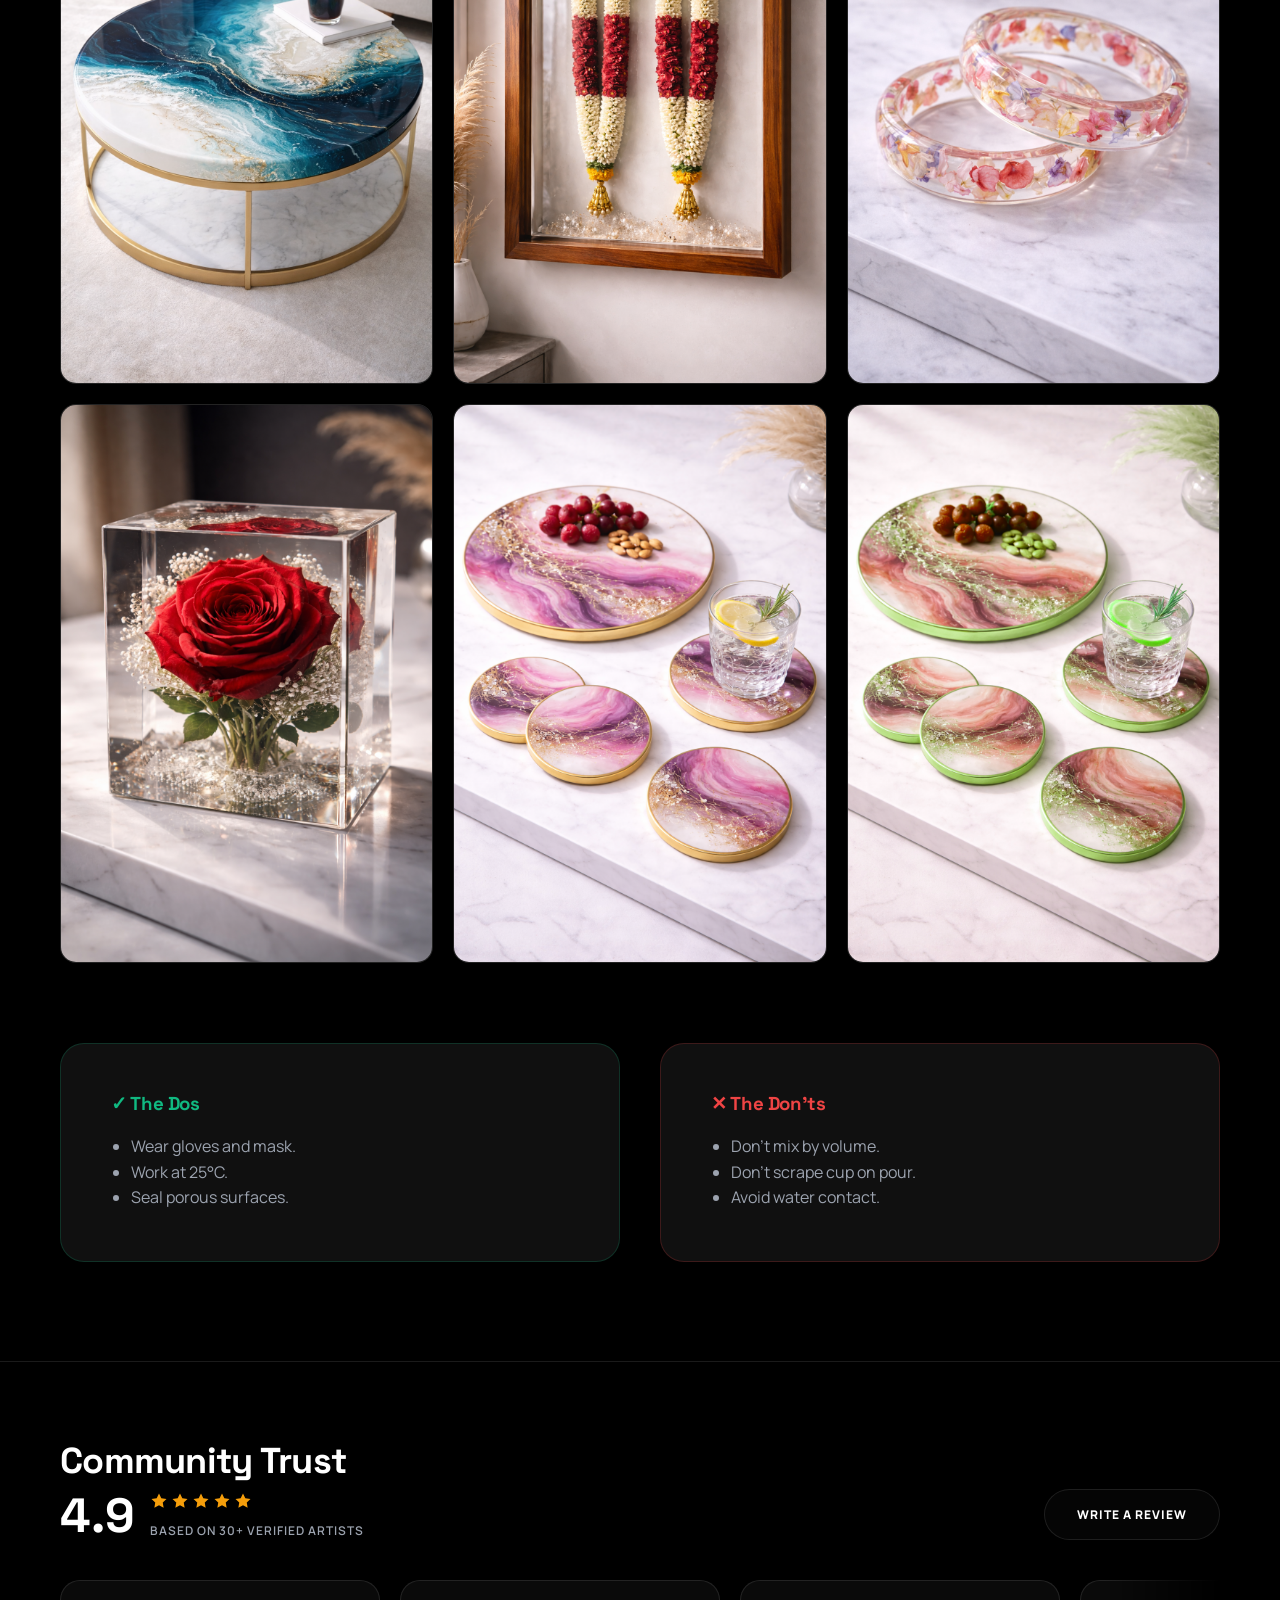
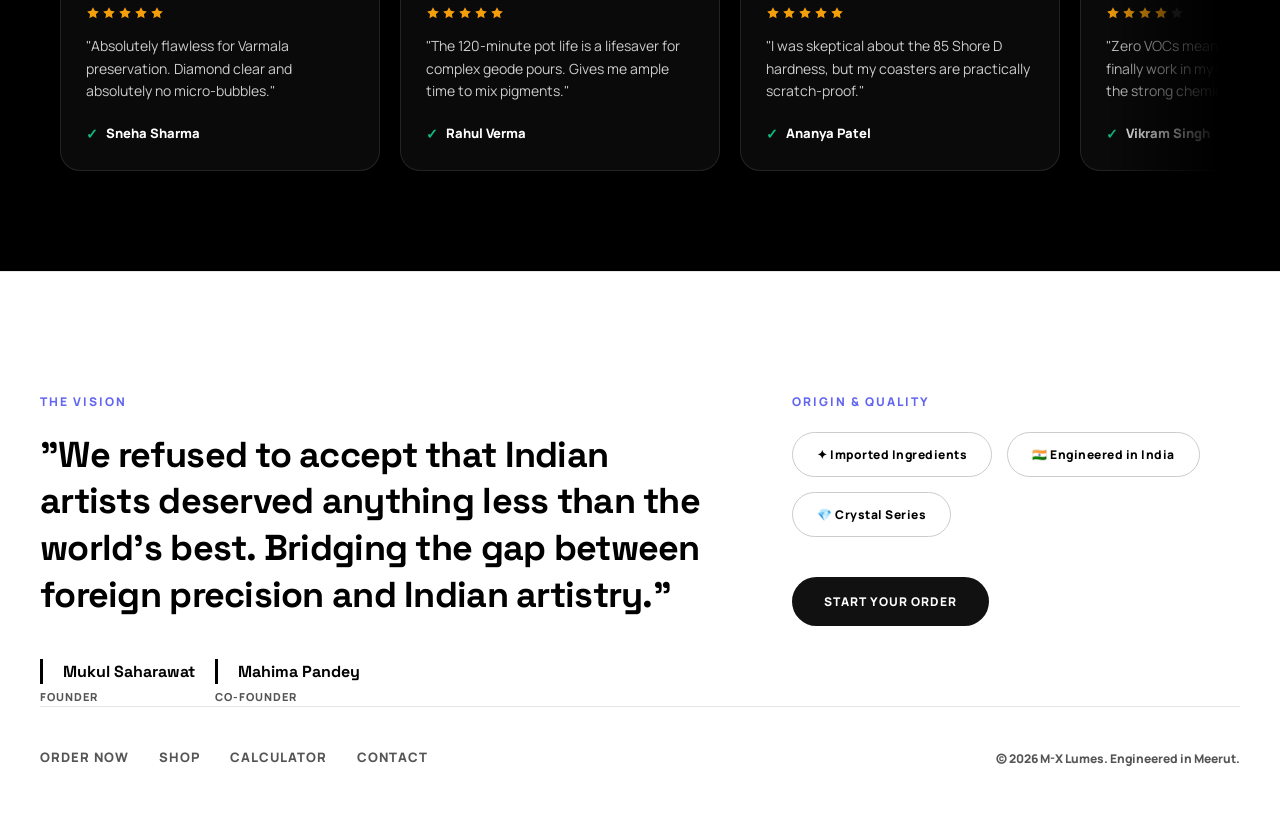
==== commit d3f1a9cd: "Update dashboard.html" ====
--- a/dashboard.html
+++ b/dashboard.html
@@ -2,241 +2,2302 @@
 <html lang="en">
 <head>
     <meta charset="UTF-8">
-    <meta name="viewport" content="width=device-width, initial-scale=1.0">
-    <title>M-X Lumes | Secure Command Center</title>
-    <link href="https://fonts.googleapis.com/css2?family=Manrope:wght@400;500;700;800&family=Space+Grotesk:wght@700&display=swap" rel="stylesheet">
+    <meta name="viewport" content="width=device-width, initial-scale=1.0, maximum-scale=1.0, user-scalable=no, viewport-fit=cover">
+    <meta name="description" content="M-X Lumes: Professional 3:1 Epoxy Resin Systems.">
+    <meta name="theme-color" content="#000000">
+    <title>M-X Lumes | The Professional Standard</title>
+    
+    <link rel="preconnect" href="https://fonts.googleapis.com">
+    <link rel="preconnect" href="https://fonts.gstatic.com" crossorigin>
+    <link href="https://fonts.googleapis.com/css2?family=Manrope:wght@300;400;500;600;700;800&family=Space+Grotesk:wght@300;400;500;600;700&display=swap" rel="stylesheet">
+    <script src="https://cdnjs.cloudflare.com/ajax/libs/gsap/3.12.2/gsap.min.js"></script>
+
     <style>
+        /* =========================================
+           1. CORE VARIABLES & RESET
+           ========================================= */
         :root {
-            --bg: #000000; --sidebar: #0a0a0a; --panel: #111111; --border: rgba(255,255,255,0.1);
-            --text: #ffffff; --text-dim: #888888; --accent: #6366f1;
-            --success: #10b981; --warning: #f59e0b; --danger: #ef4444;
-        }
-        * { margin: 0; padding: 0; box-sizing: border-box; }
-        body { font-family: 'Manrope', sans-serif; background: var(--bg); color: var(--text); display: flex; height: 100vh; overflow: hidden; }
-        
-        /* AUTH OVERLAY */
-        #auth-gate { position: fixed; top:0; left:0; width:100%; height:100vh; background:#000; z-index:9999; display:flex; flex-direction:column; justify-content:center; align-items:center; transition: 0.4s; }
-        .auth-box { background: var(--sidebar); border: 1px solid var(--border); padding: 50px; border-radius: 24px; text-align: center; width: 100%; max-width: 400px; box-shadow: 0 30px 60px rgba(0,0,0,0.8); }
-        .auth-input { width: 100%; background: #000; border: 1px solid var(--border); color: #fff; padding: 18px; border-radius: 12px; margin: 25px 0; outline: none; font-size: 16px; text-align: center; letter-spacing: 2px; }
-        .auth-input:focus { border-color: var(--accent); }
-        .btn { background: #fff; color: #000; border: none; padding: 16px 30px; border-radius: 30px; font-weight: 800; text-transform: uppercase; cursor: pointer; width: 100%; font-size: 13px; letter-spacing: 1px; transition: transform 0.2s; }
-        .btn:active { transform: scale(0.96); }
-        
-        /* SIDEBAR */
-        .sidebar { width: 280px; background: var(--sidebar); border-right: 1px solid var(--border); padding: 30px 20px; display: flex; flex-direction: column; }
-        .brand { font-family: 'Space Grotesk', sans-serif; font-size: 24px; font-weight: 800; letter-spacing: -1px; margin-bottom: 50px; padding-left: 10px; }
-        .nav-item { display: flex; align-items: center; padding: 15px 20px; color: var(--text-dim); font-weight: 700; font-size: 14px; border-radius: 12px; cursor: pointer; transition: 0.2s; margin-bottom: 10px; }
-        .nav-item:hover, .nav-item.active { background: rgba(255,255,255,0.05); color: var(--text); }
-        .nav-item svg { margin-right: 12px; width: 18px; height: 18px; }
-        
-        /* MAIN CONTENT */
-        .main-content { flex: 1; padding: 40px 50px; overflow-y: auto; background: var(--bg); }
-        .header { display: flex; justify-content: space-between; align-items: center; margin-bottom: 40px; }
-        .header h1 { font-family: 'Space Grotesk', sans-serif; font-size: 32px; font-weight: 800; }
-        
-        /* STATS */
-        .stats-grid { display: grid; grid-template-columns: repeat(3, 1fr); gap: 20px; margin-bottom: 40px; }
-        .stat-card { background: var(--sidebar); border: 1px solid var(--border); padding: 30px; border-radius: 20px; box-shadow: 0 10px 30px rgba(0,0,0,0.2); }
-        .stat-title { font-size: 12px; text-transform: uppercase; letter-spacing: 1px; color: var(--text-dim); margin-bottom: 10px; font-weight: 800; }
-        .stat-val { font-size: 48px; font-family: 'Space Grotesk', sans-serif; font-weight: 800; line-height: 1; }
-        
-        /* TOOLBAR */
-        .toolbar { display: flex; justify-content: space-between; align-items: center; margin-bottom: 20px; background: var(--panel); padding: 15px 20px; border-radius: 16px; border: 1px solid var(--border); }
-        .filters { display: flex; gap: 10px; }
-        .filter-chip { padding: 8px 16px; border-radius: 20px; font-size: 12px; font-weight: 800; background: #000; border: 1px solid var(--border); color: var(--text-dim); cursor: pointer; transition: 0.2s; }
-        .filter-chip:hover, .filter-chip.active { background: var(--text); color: #000; border-color: var(--text); }
-        
-        .search-box { display: flex; align-items: center; background: #000; border: 1px solid var(--border); border-radius: 12px; padding: 0 15px; width: 300px; }
-        .search-box input { background: transparent; border: none; color: #fff; padding: 12px; width: 100%; outline: none; font-family: 'Manrope', sans-serif; font-size: 14px; }
-        
-        /* TABLES */
-        .data-panel { display: none; }
-        .data-panel.active { display: block; animation: fadeIn 0.4s; }
-        @keyframes fadeIn { from { opacity: 0; transform: translateY(10px); } to { opacity: 1; transform: translateY(0); } }
-        
-        .table-container { background: var(--sidebar); border: 1px solid var(--border); border-radius: 20px; overflow: hidden; overflow-x: auto; }
-        table { width: 100%; border-collapse: collapse; min-width: 1000px; }
-        th { text-align: left; padding: 20px; font-size: 11px; text-transform: uppercase; color: var(--text-dim); border-bottom: 1px solid var(--border); background: #050505; }
-        td { padding: 20px; font-size: 14px; border-bottom: 1px solid rgba(255,255,255,0.05); vertical-align: middle; }
-        tr:hover td { background: rgba(255,255,255,0.02); }
-        
-        .status-select { background: #000; color: #fff; border: 1px solid var(--border); padding: 8px 12px; border-radius: 8px; font-size: 12px; font-weight: 700; outline: none; cursor: pointer; transition: 0.2s; }
-        .status-select.Pending { border-color: var(--warning); color: var(--warning); }
-        .status-select.Processing { border-color: var(--accent); color: var(--accent); }
-        .status-select.Shipped { border-color: var(--success); color: var(--success); }
-        .status-select.Delivered { border-color: var(--text-dim); color: var(--text-dim); }
-        
-        .wa-link { color: var(--whatsapp); background: rgba(37, 211, 102, 0.1); border: 1px solid rgba(37, 211, 102, 0.3); padding: 6px 12px; border-radius: 8px; text-decoration: none; font-weight: 800; font-size: 12px; display: inline-flex; align-items: center; gap: 6px; transition: 0.2s; }
-        .wa-link:hover { background: var(--whatsapp); color: #000; }
-
-        /* ACTION BUTTONS */
-        .btn-action { background: transparent; border: 1px solid var(--border); border-radius: 8px; padding: 6px 10px; cursor: pointer; display: inline-flex; align-items: center; justify-content: center; transition: 0.2s; color: var(--text-dim); }
-        .btn-action:hover { background: rgba(255,255,255,0.1); color: #fff; }
-        .btn-delete { background: rgba(239, 68, 68, 0.1); color: var(--danger); border: 1px solid rgba(239, 68, 68, 0.3); }
-        .btn-delete:hover { background: var(--danger); color: #fff; }
-        
-        .export-btn { background: transparent; border: 1px solid var(--border); color: #fff; padding: 10px 20px; border-radius: 12px; font-size: 13px; font-weight: 800; cursor: pointer; display: flex; align-items: center; gap: 8px; transition: 0.2s; }
-        .export-btn:hover { background: #fff; color: #000; }
-        .item-list { font-size: 12px; color: #bbb; line-height: 1.5; }
-        .item-list b { color: #fff; }
-
-        /* GOD MODE EDIT MODAL */
-        .edit-modal { position: fixed; top: 0; left: 0; width: 100vw; height: 100vh; background: rgba(0,0,0,0.9); z-index: 5000; display: none; justify-content: center; align-items: center; }
-        .edit-modal.active { display: flex; }
-        .edit-box { background: #111; border: 1px solid var(--border); padding: 30px; border-radius: 20px; width: 100%; max-width: 400px; }
-        .edit-input { width: 100%; background: #000; border: 1px solid var(--border); color: #fff; padding: 12px; border-radius: 8px; margin-bottom: 15px; font-family: 'Manrope', sans-serif; outline: none; }
-        .edit-input:focus { border-color: var(--accent); }
+            --bg-oled: #000000;
+            --bg-panel: #0a0a0a;
+            --text-main: #ffffff;
+            --text-dim: #9ca3af;
+            --bg-milky: #ffffff;
+            --text-dark: #050505;
+            --text-muted: #4b5563;
+            --border-light: #e5e7eb;
+            --accent: #6366f1;
+            --success: #10b981;
+            --danger: #ef4444;
+            --warning: #f59e0b;
+            --border: rgba(255, 255, 255, 0.1);
+            --radius: 24px;
+            --ease-fluid: cubic-bezier(0.16, 1, 0.3, 1); 
+            --ease-spring: cubic-bezier(0.34, 1.56, 0.64, 1);
+            --whatsapp: #25D366;
+            --safe-top: env(safe-area-inset-top);
+            --safe-bottom: env(safe-area-inset-bottom);
+        }
+
+        * { margin: 0; padding: 0; box-sizing: border-box; -webkit-tap-highlight-color: transparent; }
+        
+        html { font-size: 16px; scroll-behavior: smooth; width: 100%; overflow-x: hidden; -webkit-font-smoothing: antialiased; }
+        
+        body { background-color: var(--bg-oled); color: var(--text-main); font-family: 'Manrope', sans-serif; line-height: 1.6; width: 100%; max-width: 100vw; overflow-x: hidden; position: relative; }
+
+        h1, h2, h3, h4 { font-family: 'Space Grotesk', sans-serif; line-height: 1.1; letter-spacing: -0.02em; }
+        a { text-decoration: none; color: inherit; transition: color 0.3s var(--ease-fluid); }
+        button { cursor: pointer; border: none; outline: none; background: none; font-family: inherit; }
+        button:disabled { opacity: 0.5; cursor: not-allowed; }
+        img { display: block; max-width: 100%; height: auto; user-select: none; }
+        
+        /* 🛡️ MOBILE INPUT ZOOM PREVENTION */
+        input, select, textarea { font-size: 16px !important; font-family: 'Manrope', sans-serif; -webkit-appearance: none; appearance: none; }
+        input::-webkit-outer-spin-button, input::-webkit-inner-spin-button { -webkit-appearance: none; margin: 0; }
+        input[type=number] { -moz-appearance: textfield; }
+        input:-webkit-autofill, input:-webkit-autofill:hover, input:-webkit-autofill:focus, input:-webkit-autofill:active{
+            -webkit-box-shadow: 0 0 0 30px #0a0a0a inset !important;
+            -webkit-text-fill-color: white !important;
+            transition: background-color 5000s ease-in-out 0s;
+        }
+
+        /* =========================================
+           2. ORIGINAL BACKGROUND ENGINE
+           ========================================= */
+        .bg-layer { position: fixed; top: 0; left: 0; width: 100%; height: 100vh; height: 100dvh; z-index: -5; background-color: var(--bg-oled); background-image: url('product-1.webp'); background-position: center bottom; background-repeat: no-repeat; background-size: 65%; opacity: 0.5; }
+        .bg-gradient { position: fixed; top: 0; left: 0; width: 100%; height: 100vh; height: 100dvh; z-index: -4; background: linear-gradient(to bottom, rgba(0,0,0,0.3) 0%, rgba(0,0,0,0.9) 50%, #000000 90%); pointer-events: none; }
+
+        /* =========================================
+           3. UI COMPONENTS & ANIMATIONS
+           ========================================= */
+        .container { max-width: 1200px; margin: 0 auto; padding: 0 20px; width: 100%; }
+        .section { padding: 100px 0; position: relative; z-index: 2; }
+        
+        .reveal { opacity: 0; transform: translate3d(0, 40px, 0); transition: opacity 0.8s var(--ease-fluid), transform 0.8s var(--ease-fluid); will-change: transform, opacity; }
+        .reveal.active { opacity: 1; transform: translate3d(0, 0, 0); }
+
+        .btn { padding: 16px 32px; border-radius: 60px; font-weight: 800; text-transform: uppercase; font-size: 12px; letter-spacing: 1px; cursor: pointer; display: inline-flex; align-items: center; justify-content: center; min-height: 48px; transition: transform 0.3s, box-shadow 0.3s, background-color 0.3s, opacity 0.2s; }
+        @media (hover: hover) { .btn:hover:not(:disabled) { transform: translateY(-3px); } .btn-outline:hover:not(:disabled) { border-color: #fff; background: rgba(255,255,255,0.08); } }
+        .btn-primary { background: #fff; color: #000; box-shadow: 0 5px 20px rgba(255,255,255,0.15); border: none; }
+        .btn-primary:active:not(:disabled) { transform: scale(0.96); } 
+        .btn-outline { border: 1px solid var(--border); color: #fff; background: rgba(255,255,255,0.02); }
+
+        .toast { position: fixed; top: 20px; left: 50%; transform: translate3d(-50%, -150%, 0); background: #111; border: 1px solid rgba(255,255,255,0.2); padding: 15px 30px; border-radius: 50px; color: #fff; font-size: 13px; font-weight: 700; z-index: 9999; opacity: 0; transition: transform 0.4s var(--ease-spring), opacity 0.4s; box-shadow: 0 10px 40px rgba(0,0,0,0.5); display: flex; align-items: center; gap: 10px; width: 90%; max-width: 350px; justify-content: center; }
+        .toast::before { content:'✓'; color:var(--success); font-size:16px; }
+        .toast.error::before { content:'⚠'; color:var(--danger); }
+        .toast.show { transform: translate3d(-50%, 0, 0); opacity: 1; }
+
+        /* =========================================
+           4. NAVIGATION 
+           ========================================= */
+        .navbar { position: fixed; top: 0; width: 100%; height: 80px; z-index: 1000; display: flex; align-items: center; transition: box-shadow 0.3s, height 0.3s; background-color: var(--bg-milky); border-bottom: 1px solid var(--border-light); padding-top: var(--safe-top); }
+        .navbar.scrolled { box-shadow: 0 10px 30px rgba(0,0,0,0.05); height: 70px; }
+        .nav-inner { width: 100%; display: flex; justify-content: space-between; align-items: center; }
+        .logo-wrapper { position: relative; display: flex; align-items: center; }
+        .logo { font-weight: 800; font-size: 18px; letter-spacing: 3px; color: var(--text-dark); flex-shrink: 0; margin-right: 20px; transition: color 0.3s;}
+        .nav-links { display: flex; gap: 30px; align-items: center; margin-left: auto; }
+        .nav-link { font-size: 11px; font-weight: 800; text-transform: uppercase; color: var(--text-muted); letter-spacing: 1px; white-space: nowrap; transition: color 0.3s;}
+        .nav-link:hover { color: var(--text-dark); }
+        .nav-auth-btn { display:flex; align-items:center; background:#050505; color:#fff !important; padding:10px 20px; border-radius:30px; transition: transform 0.3s, box-shadow 0.3s; }
+        .nav-auth-btn:hover { transform: translateY(-2px); box-shadow: 0 5px 15px rgba(0,0,0,0.2); }
+
+        /* =========================================
+           5. HERO SECTION
+           ========================================= */
+        .hero { min-height: 80dvh; display: flex; flex-direction: column; justify-content: center; align-items: center; text-align: center; z-index: 10; padding-top: 80px; padding-bottom: 40px; position: relative; }
+        .hero h1 { font-size: clamp(42px, 10vw, 100px); margin-bottom: 24px; font-weight: 800; background: linear-gradient(180deg, #ffffff 0%, #a0a0a0 100%); -webkit-background-clip: text; -webkit-text-fill-color: transparent; line-height: 1.1; }
+        .hero p { color: var(--text-dim); font-size: 18px; max-width: 500px; margin-bottom: 40px; padding: 0 20px; font-weight: 400;}
+        .premium-stamp { position: absolute; top: 20%; right: 12%; width: 140px; height: 140px; animation: spinStamp 15s linear infinite; z-index: 5; pointer-events: none; opacity: 0.9; filter: drop-shadow(0 10px 20px rgba(239, 68, 68, 0.3)); }
+        @keyframes spinStamp { from { transform: rotate(0deg); } to { transform: rotate(360deg); } }
+        .marquee { position: absolute; bottom: 0; width: 100%; background: #000; border-top: 1px solid var(--border); padding: 16px 0; overflow: hidden; white-space: nowrap; user-select: none; }
+        .marquee-content { display: inline-block; animation: scroll 40s linear infinite; }
+        .marquee-item { font-size: 11px; font-weight: 800; text-transform: uppercase; letter-spacing: 3px; color: var(--text-dim); margin: 0 40px; opacity: 0.7; }
+        @keyframes scroll { 0% { transform: translateX(0); } 100% { transform: translateX(-50%); } }
+
+        /* =========================================
+           6. SHOP & GRIDS 
+           ========================================= */
+        .grid-3 { display: grid; grid-template-columns: repeat(auto-fit, minmax(300px, 1fr)); gap: 30px; }
+        .product-card { padding: 30px; display: flex; flex-direction: column; justify-content: space-between; height: 100%; transition: transform 0.4s var(--ease-fluid), box-shadow 0.4s, border-color 0.4s; background: linear-gradient(135deg, rgba(230, 230, 240, 0.1) 0%, rgba(180, 180, 190, 0.05) 100%); backdrop-filter: blur(12px); -webkit-backdrop-filter: blur(12px); border: 1px solid rgba(255, 255, 255, 0.1); border-radius: var(--radius); will-change: transform, box-shadow; transform: translateZ(0); }
+        @media (hover: hover) { .product-card:hover { transform: translateY(-10px); border-color: rgba(255,255,255,0.4); box-shadow: 0 25px 50px rgba(0,0,0,0.6); } }
+        .p-img { width: 100%; height: 280px; object-fit: cover; border-radius: 16px; margin-bottom: 25px; opacity: 0.9; transition: opacity 0.4s; }
+        .product-card:hover .p-img { opacity: 1; }
+        .p-tag { font-size: 10px; font-weight: 800; border: 1px solid var(--border); padding: 6px 12px; border-radius: 20px; color: var(--text-dim); text-transform: uppercase; display: inline-block; margin-bottom: 15px; letter-spacing: 1px; }
+
+        .support-card { background: linear-gradient(135deg, rgba(37, 211, 102, 0.05) 0%, rgba(0,0,0,0) 100%); border: 1px solid rgba(37, 211, 102, 0.2); text-align: center; padding: 60px 30px; transition: transform 0.4s, box-shadow 0.4s, border-color 0.4s; border-radius: var(--radius); }
+        @media (hover: hover) { .support-card:hover { border-color: rgba(37, 211, 102, 0.5); box-shadow: 0 20px 50px rgba(37, 211, 102, 0.1); transform: translateY(-5px); } }
+
+        /* =========================================
+           7. TECHNOLOGY & SPECS
+           ========================================= */
+        .tech-card { padding: 40px; border-top: 1px solid rgba(255,255,255,0.15); transition: transform 0.4s, box-shadow 0.4s; height: 100%; display: flex; flex-direction: column; background: rgba(0,0,0,0.4); backdrop-filter: blur(10px); border-radius: var(--radius); }
+        @media (hover: hover) { .tech-card:hover { border-color: var(--accent); transform: translateY(-8px); box-shadow: 0 20px 40px rgba(0,0,0,0.4); } }
+        .tech-icon { font-size: 40px; margin-bottom: 20px; }
+        .tech-sub { font-size: 12px; text-transform: uppercase; letter-spacing: 2px; color: var(--accent); margin-bottom: 15px; font-weight: 800; }
+        .tech-list { margin-top: 30px; list-style: none; padding: 0; }
+        .tech-list li { display: flex; justify-content: space-between; align-items: center; padding: 15px 0; border-bottom: 1px solid rgba(255,255,255,0.05); font-size: 13px; color: var(--text-dim); }
+        .tech-list li span { color: #fff; font-weight: 800; font-size: 15px; font-family: 'Space Grotesk', sans-serif; }
+
+        .gallery-masonry { column-count: 3; column-gap: 20px; margin-top: 40px;}
+        .g-item { break-inside: avoid; margin-bottom: 20px; border-radius: 16px; overflow: hidden; border: 1px solid var(--border); background: #0a0a0a; transition: transform 0.4s, border-color 0.4s; }
+        @media (hover: hover) { .g-item:hover { transform: scale(1.02); border-color: rgba(255,255,255,0.3); } }
+        .g-img { width: 100%; height: auto; display: block; }
+
+        .comp-container { background: #050505; border: 1px solid var(--border); border-radius: 30px; padding: 40px; overflow: hidden; position: relative; }
+        .comp-wrapper { width: 100%; display: block; margin-bottom: 50px; border-radius: 24px; border: 1px solid var(--border); background: #0a0a0a; margin-top: 40px;}
+        .comp-table { width: 100%; border-collapse: collapse; table-layout: auto; }
+        .comp-table th { text-align: left; padding: 20px; color: var(--text-dim); font-size: 11px; font-weight: 800; text-transform: uppercase; border-bottom: 1px solid rgba(255,255,255,0.1); }
+        .comp-table th.col-mx, .comp-table td.col-mx { width: 40%; background: rgba(99,102,241,0.03); border-right: 1px solid rgba(99,102,241,0.1); border-left: 1px solid rgba(99,102,241,0.1); }
+        .comp-row { transition: background-color 0.2s; }
+        @media (hover: hover) { .comp-row:hover { background: rgba(255,255,255,0.03); } }
+        .comp-cell { padding: 25px 20px; border-bottom: 1px solid rgba(255,255,255,0.05); font-size: 15px; color: #fff; }
+        .comp-cell.dim { color: #888; font-weight: 500; }
+        .comp-cell.bright { color: #fff; font-weight: 700; text-shadow: 0 0 15px rgba(99,102,241,0.3); }
+        .comp-cell.bright span { color: var(--accent); margin-right: 8px; }
+        .comp-footer { margin-top: 40px; padding-top: 30px; border-top: 1px solid var(--border); display: flex; gap: 20px; flex-wrap: wrap; justify-content: center; }
+
+        .dos-donts { display: grid; grid-template-columns: 1fr 1fr; gap: 40px; }
+        .dd-box { padding: 50px; border-radius: 24px; border: 1px solid var(--border); transition: transform 0.4s, border-color 0.4s, box-shadow 0.4s; background: rgba(20,20,20,0.8); backdrop-filter: blur(10px); }
+        @media (hover: hover) { .dd-box:hover { transform: translateY(-5px); } }
+        .dd-box.dos { border-color: rgba(16, 185, 129, 0.2); }
+        @media (hover: hover) { .dd-box.dos:hover { border-color: rgba(16, 185, 129, 0.5); box-shadow: 0 10px 30px rgba(16, 185, 129, 0.1); } }
+        .dd-box.donts { border-color: rgba(239, 68, 68, 0.2); }
+        @media (hover: hover) { .dd-box.donts:hover { border-color: rgba(239, 68, 68, 0.5); box-shadow: 0 10px 30px rgba(239, 68, 68, 0.1); } }
+
+        /* =========================================
+           8. TITAN FUSION CALCULATOR 
+           ========================================= */
+        .zenith-calc { background: rgba(255, 255, 255, 0.9); backdrop-filter: blur(24px); -webkit-backdrop-filter: blur(24px); border: 1px solid rgba(255, 255, 255, 0.5); border-radius: 40px; overflow: hidden; display: flex; flex-direction: column; box-shadow: 0 40px 100px -30px rgba(0,0,0,0.8); transform: translateZ(0); }
+        .z-controls { padding: 40px; border-bottom: 1px solid #ccc; position: relative; }
+        .z-display { padding: 40px; background: rgba(255, 255, 255, 0.6); display: flex; flex-direction: column; justify-content: space-between; }
+        @media (min-width: 900px) { .zenith-calc { display: grid; grid-template-columns: 1.3fr 1fr; } .z-controls { border-right: 1px solid #ccc; border-bottom: none; padding: 60px; } .z-display { padding: 60px; } }
+        
+        .z-head-title { font-size: 16px; font-weight: 800; color: var(--text-dark); text-transform: uppercase; margin-bottom: 25px; display: flex; align-items: center; gap: 10px; letter-spacing: 1px; }
+        .z-head-title::after { content:''; flex:1; height:2px; background: #ccc; }
+        
+        .ratio-grid { display: flex; flex-wrap: wrap; gap: 10px; margin-bottom: 20px; }
+        .ratio-btn { flex: 1; min-width: 60px; padding: 14px; border: 2px solid #aaa; border-radius: 12px; font-size: 14px; font-weight: 800; color: #333; background: #fff; transition: all 0.3s; cursor: pointer; text-align: center; }
+        @media (hover: hover) { .ratio-btn:hover { color: #000; border-color: #000; } }
+        .ratio-btn.active { border-color: var(--accent); color: #fff; background: var(--accent); box-shadow: 0 4px 15px rgba(99, 102, 241, 0.4); }
+        
+        .mode-toggle { display: flex; background: #e5e7eb; border-radius: 14px; padding: 5px; border: 1px solid #ccc; }
+        .mode-opt { flex: 1; text-align: center; padding: 12px; font-size: 14px; font-weight: 800; color: #333; cursor: pointer; border-radius: 10px; transition: all 0.3s; }
+        .mode-opt.active { background: #000; color: #fff; box-shadow: 0 4px 10px rgba(0,0,0,0.2); }
+        
+        .unit-wrap { display: flex; gap: 5px; margin-left: auto; background: #e5e7eb; padding: 4px; border-radius: 10px; border: 1px solid #ccc; }
+        .unit-btn { padding: 8px 14px; border-radius: 8px; font-size: 13px; font-weight: 800; color: #333; background: transparent; transition: all 0.3s; cursor:pointer; border: none; }
+        .unit-btn.active { background: #000; color: #fff; box-shadow: 0 2px 5px rgba(0,0,0,0.2); }
+        
+        .z-group { margin-bottom: 30px; }
+        .z-label { font-size: 13px; font-weight: 800; color: #000; text-transform: uppercase; letter-spacing: 1px; }
+        .z-head { display: flex; justify-content: space-between; margin-bottom: 15px; align-items: center; }
+        
+        .z-number { font-family: 'Space Grotesk', sans-serif; font-size: 28px; font-weight: 800; color: #000; background: transparent; border: none; width: 100px; text-align: right; border-bottom: 2px solid #aaa; transition: border-color 0.3s; padding-bottom: 5px; }
+        .z-number:focus { border-color: var(--accent); outline: none; }
+        
+        .z-slider { -webkit-appearance: none; width: 100%; height: 8px; background: #ccc; border-radius: 4px; outline: none; display: block; margin-top: 10px; }
+        .z-slider::-webkit-slider-thumb { -webkit-appearance: none; width: 34px; height: 34px; background: #000; border-radius: 50%; cursor: grab; transition: transform 0.2s var(--ease-spring); border: 4px solid #fff; box-shadow: 0 2px 5px rgba(0,0,0,0.3); }
+        
+        .shape-grid { display: flex; flex-wrap: wrap; gap: 15px; margin-bottom: 30px; padding-bottom: 15px; }
+        .shape-btn { flex: 1; min-width: 90px; padding: 20px 15px; border: 2px solid #aaa; border-radius: 16px; display: flex; flex-direction: column; align-items: center; gap: 10px; cursor: pointer; transition: all 0.3s; background: rgba(255, 255, 255, 0.9); }
+        @media (hover: hover) { .shape-btn:hover { border-color: #555; background: #fff; transform: translateY(-2px); } }
+        .shape-btn.active { background: #fff; border-color: #000; transform: translateY(0); box-shadow: 0 6px 15px rgba(0,0,0,0.1); }
+        .shape-btn svg { width: 28px; height: 28px; stroke: #333; fill: none; stroke-width: 2.5; transition: stroke 0.3s; }
+        .shape-btn.active svg { stroke: #000; }
+        .shape-btn span { font-size: 13px; font-weight: 800; color: #333; text-transform: uppercase; transition: color 0.3s; }
+        .shape-btn.active span { color: #000; }
+
+        .preset-row { display: flex; gap: 10px; margin-bottom: 30px; overflow-x: auto; padding-bottom: 10px; scrollbar-width: none; mask-image: linear-gradient(to right, black 90%, transparent 100%); -webkit-overflow-scrolling: touch; }
+        .preset-btn { padding: 12px 24px; border: 2px solid #aaa; border-radius: 30px; font-size: 13px; font-weight: 800; color: #333; background: #fff; white-space: nowrap; transition: all 0.3s; cursor: pointer; }
+        @media (hover: hover) { .preset-btn:hover { color: #000; border-color: #000; background: #f3f4f6; transform: translateY(-2px); box-shadow: 0 4px 10px rgba(0,0,0,0.1); } }
+        
+        /* Environment Lab */
+        .env-icons { display: inline-flex; align-items: center; gap: 10px; margin-left: auto; }
+        .icon-temp { width: 18px; height: 18px; stroke: #ef4444; fill: none; animation: tempPulse 2s infinite alternate ease-in-out; }
+        .icon-drop { width: 18px; height: 18px; stroke: #3b82f6; fill: none; animation: dropPulse 2s infinite alternate ease-in-out; animation-delay: 1s; }
+        @keyframes tempPulse { 0% { transform: scale(1); } 100% { transform: scale(1.15); filter: drop-shadow(0 0 8px rgba(239,68,68,0.7)); } }
+        @keyframes dropPulse { 0% { transform: scale(1); } 100% { transform: scale(1.15); filter: drop-shadow(0 0 8px rgba(59,130,246,0.7)); } }
+
+        .env-card { background: rgba(16, 185, 129, 0.1); border: 2px solid rgba(16, 185, 129, 0.3); padding: 25px; border-radius: 20px; transition: background-color 0.3s, border-color 0.3s; }
+        .auto-btn { width: 100%; padding: 14px; border-radius: 12px; border: 2px solid var(--accent); color: var(--accent); font-size: 13px; font-weight: 800; text-transform: uppercase; cursor: pointer; background: rgba(99,102,241,0.1); margin-bottom: 20px; display: flex; justify-content: center; align-items: center; gap: 8px; transition: all 0.3s; }
+        @media (hover: hover) { .auto-btn:hover:not(:disabled) { background: rgba(99,102,241,0.2); transform: translateY(-2px); box-shadow: 0 4px 15px rgba(99,102,241,0.2); } }
+        
+        .trust-box { background: rgba(16, 185, 129, 0.08); border: 1px solid rgba(16, 185, 129, 0.4); border-radius: 12px; padding: 18px; margin-top: 20px; }
+        .trust-title { color: var(--success); font-size: 12px; font-weight: 800; text-transform: uppercase; letter-spacing: 1px; margin-bottom: 12px; display: flex; align-items: center; gap: 8px; }
+        .trust-box ul { list-style: none; padding: 0; margin: 0; }
+        .trust-box li { font-size: 12px; font-weight: 500; color: var(--text-dark); margin-bottom: 8px; line-height: 1.5; display: flex; align-items: flex-start; gap: 8px; }
+        .trust-box li span { color: var(--success); font-size: 14px; }
+        
+        .refine-toggle { margin-top: 25px; font-size: 13px; font-weight: 800; color: #000; cursor: pointer; display: flex; align-items: center; gap: 8px; padding-top: 20px; border-top: 2px solid #ccc; transition: color 0.3s; }
+        @media (hover: hover) { .refine-toggle:hover { color: var(--accent); } }
+        .refine-panel { display: none; padding-top: 20px; }
+        .refine-panel.show { display: block; animation: slideDown 0.3s var(--ease-fluid) forwards; }
+        @keyframes slideDown { from { opacity: 0; transform: translateY(-10px); } to { opacity: 1; transform: translateY(0); } }
+        .refine-grid { display: grid; grid-template-columns: 1fr 1fr; gap: 20px; }
+        .refine-inp { width: 100%; background: #fff; border: 2px solid #aaa; padding: 12px; border-radius: 10px; color: #000; font-weight: 800; font-size: 14px; outline: none; transition: border-color 0.3s; }
+        
+        .z-res-title { font-size: 14px; font-weight: 800; text-transform: uppercase; color: #333; letter-spacing: 2px; }
+        .z-res-val { font-size: 80px; font-weight: 800; color: #000; line-height: 1; margin: 15px 0 25px; letter-spacing: -3px; }
+        
+        .parts-box { display: flex; justify-content: space-between; border-bottom: 2px solid #ccc; padding-bottom: 20px; margin-bottom: 20px; }
+        .p-item span { font-size: 13px; font-weight: 800; color: #333; display: block; margin-bottom: 5px; }
+        .p-item b { font-size: 28px; color: #000; font-weight: 800; font-variant-numeric: tabular-nums; }
+        
+        .safety-report { background: rgba(255,255,255,0.8); border-radius: 16px; padding: 20px; border-left: 6px solid #aaa; margin-bottom: 20px; transition: border-color 0.4s; border-top: 1px solid #ccc; border-right: 1px solid #ccc; border-bottom: 1px solid #ccc; }
+        .safety-report.safe { border-left-color: var(--success); background: rgba(16,185,129,0.1); border-color: rgba(16,185,129,0.3); }
+        .safety-report.danger { border-left-color: var(--danger); background: rgba(239,68,68,0.1); border-color: rgba(239,68,68,0.3); }
+        .sr-head { font-size: 14px; font-weight: 800; color: #000; text-transform: uppercase; margin-bottom: 10px; display: flex; justify-content: space-between; }
+        .sr-list { list-style: none; padding: 0; margin: 0; }
+        .sr-item { font-size: 14px; color: #111; font-weight: 800; margin-bottom: 6px; display: flex; gap: 8px; line-height: 1.4; }
+        
+        .cost-card { display: flex; justify-content: space-between; align-items: center; background: #fff; padding: 15px; border-radius: 12px; border: 2px solid #ccc; margin-top: auto; }
+        .cost-inp { width: 90px; background: transparent; border: none; border-bottom: 2px solid #aaa; color: #000; text-align: right; font-weight: 800; font-size: 20px; padding-bottom: 2px; transition: border-color 0.3s; }
+
+        /* =========================================
+           9. THE ULTIMATE SMART SCANNER
+           ========================================= */
+        .scanner-overlay {
+            position: fixed; top: 0; left: 0; width: 100vw; height: 100vh; height: 100dvh;
+            background: rgba(0,0,0,0.95); backdrop-filter: blur(15px); -webkit-backdrop-filter: blur(15px);
+            z-index: 9999; display: none; justify-content: center; align-items: center; padding: 20px; opacity: 0; transition: opacity 0.4s var(--ease-fluid);
+        }
+        .scanner-overlay.active { opacity: 1; display: flex; }
+        
+        .scanner-ui { background: #fff; border-radius: 24px; overflow: hidden; width: 100%; max-width: 500px; box-shadow: 0 30px 60px rgba(0,0,0,0.8); display: flex; flex-direction: column; transform: scale(0.95); transition: transform 0.4s var(--ease-spring); }
+        .scanner-overlay.active .scanner-ui { transform: scale(1); }
+        
+        .scanner-header { padding: 20px; display: flex; justify-content: space-between; align-items: center; border-bottom: 1px solid #e5e7eb; background: #fafafa; }
+        .scanner-close { background: none; border: none; font-size: 28px; color: #666; cursor: pointer; line-height: 1; padding: 5px; }
+        
+        .scanner-view { position: relative; width: 100%; height: 450px; background: #000; overflow: hidden; touch-action: none; overscroll-behavior: none; }
+        .scanner-view video { width: 100%; height: 100%; object-fit: cover; }
+        .scanner-view canvas { position: absolute; top: 0; left: 0; width: 100%; height: 100%; object-fit: cover; z-index: 5; cursor: crosshair; touch-action: none; }
+        
+        .scan-instruction { position: absolute; top: 20px; left: 50%; transform: translateX(-50%); background: rgba(0,0,0,0.8); color: #fff; padding: 10px 20px; border-radius: 30px; font-size: 13px; font-weight: 800; z-index: 10; text-align: center; white-space: nowrap; border: 1px solid rgba(255,255,255,0.2);}
+
+        .scanned-area-display { display:none; flex-direction:column; align-items:center; margin-bottom:30px; padding:25px; background:rgba(16,185,129,0.1); border:2px dashed var(--success); border-radius:16px; transition: all 0.3s; }
+        .scanned-area-display.active { display: flex; animation: popIn 0.4s var(--ease-spring); }
+        .scanned-lbl { font-size:12px; font-weight:800; color:var(--success); text-transform:uppercase; letter-spacing:1px; margin-bottom:5px; }
+        .scanned-val { font-size:42px; font-weight:800; color:#000; line-height:1; font-family:'Space Grotesk', sans-serif;}
+        .scanned-rescan { margin-top:15px; font-size:12px; font-weight:800; color:var(--text-muted); text-transform:uppercase; text-decoration:underline; cursor:pointer; }
+        
+        /* =========================================
+           10. LIVE REVIEWS ENGINE 
+           ========================================= */
+        .reviews-section { padding: 80px 0; background: var(--bg-oled); border-top: 1px solid var(--border); }
+        .r-header { display: flex; justify-content: space-between; align-items: flex-end; margin-bottom: 40px; flex-wrap: wrap; gap: 20px;}
+        .r-title-area h2 { font-size: 36px; margin-bottom: 10px; }
+        .r-rating-summary { display: flex; align-items: center; gap: 15px; }
+        .r-big-score { font-size: 48px; font-weight: 800; line-height: 1; font-family: 'Space Grotesk', sans-serif; }
+        .r-stars-count { display: flex; flex-direction: column; gap: 4px; }
+        .r-stars svg { width: 18px; height: 18px; fill: #f59e0b; }
+        .r-count-text { font-size: 12px; color: var(--text-dim); font-weight: 600; text-transform: uppercase; letter-spacing: 1px;}
+        
+        .reviews-container { display: flex; overflow-x: auto; scroll-snap-type: x mandatory; gap: 20px; padding-bottom: 20px; scrollbar-width: none; mask-image: linear-gradient(to right, black 90%, transparent 100%); -webkit-overflow-scrolling: touch; }
+        .reviews-container::-webkit-scrollbar { display: none; }
+        
+        .r-card { min-width: 320px; max-width: 320px; scroll-snap-align: start; background: #0a0a0a; border: 1px solid var(--border); border-radius: 20px; padding: 25px; display: flex; flex-direction: column; transition: transform 0.3s; }
+        @media (hover: hover) { .r-card:hover { transform: translateY(-5px); border-color: rgba(255,255,255,0.3); } }
+        .r-card-stars { margin-bottom: 15px; display: flex; gap: 2px;}
+        .r-card-stars svg { width: 14px; height: 14px; fill: #f59e0b; cursor: pointer; }
+        .r-card-text { font-size: 14px; color: #ccc; flex: 1; margin-bottom: 20px; line-height: 1.6; }
+        .r-card-author { font-size: 13px; font-weight: 800; color: #fff; display: flex; align-items: center; gap: 8px; }
+        .r-verified { color: var(--success); font-size: 14px; }
+
+        /* =========================================
+           11. MODALS (AUTH, PROFILE, PAYMENT)
+           ========================================= */
+        .modal-overlay {
+            position: fixed; top: 0; left: 0; width: 100vw; height: 100vh; height: 100dvh;
+            background: rgba(0,0,0,0.85); backdrop-filter: blur(10px); -webkit-backdrop-filter: blur(10px);
+            z-index: 4000; display: none; justify-content: center; align-items: center; padding: 20px;
+            opacity: 0; transition: opacity 0.3s;
+        }
+        .modal-overlay.active { opacity: 1; display: flex; }
+        
+        .modal-content {
+            background: #0a0a0a; border: 1px solid var(--border); border-radius: 24px;
+            width: 100%; max-width: 400px; padding: 35px; position: relative;
+            transform: scale(0.95); transition: transform 0.3s; box-shadow: 0 25px 50px rgba(0,0,0,0.8);
+            max-height: 90vh; overflow-y: auto; -webkit-overflow-scrolling: touch;
+        }
+        .modal-overlay.active .modal-content { transform: scale(1); }
+        
+        .m-close { position: absolute; top: 20px; right: 25px; background: none; border: none; color: #888; font-size: 28px; cursor: pointer; transition: color 0.2s; }
+        @media (hover: hover) { .m-close:hover { color: #fff; } }
+        
+        .m-input {
+            width: 100%; background: rgba(255,255,255,0.05); border: 1px solid rgba(255,255,255,0.2);
+            padding: 16px; border-radius: 12px; color: #fff; font-size: 14px; font-weight: 500;
+            margin-bottom: 15px; outline: none; transition: border-color 0.2s, background 0.2s; font-family: 'Manrope', sans-serif;
+        }
+        .m-input:focus { border-color: var(--accent); }
+
+        .payment-modal {
+            background:#0a0a0a; border:1px solid #333; text-align:center; padding: 35px;
+            border-radius:24px; max-width:400px; position:relative;
+            transform: scale(0.95); transition: transform 0.3s; box-shadow: 0 25px 50px rgba(0,0,0,0.8);
+            max-height: 90vh; overflow-y: auto; -webkit-overflow-scrolling: touch;
+        }
+        .modal-overlay.active .payment-modal { transform: scale(1); }
+        
+        .qr-box-container { display: block; }
+        .qr-box { background: #fff; border: 1px solid #e5e7eb; padding: 20px; border-radius: 16px; margin: 10px auto 20px; display: inline-block; }
+        
+        .upi-app-btn { font-family: 'Space Grotesk', sans-serif; text-decoration: none; border: 1px solid rgba(255,255,255,0.1); color: #fff; padding: 14px; border-radius: 12px; font-weight: 800; font-size: 14px; display: flex; justify-content: center; align-items: center; transition: transform 0.2s, box-shadow 0.2s; text-transform: uppercase; letter-spacing: 1px; cursor: pointer; }
+        .upi-app-btn:active { transform: scale(0.95); }
+        
+        @keyframes pulse-green {
+            0% { box-shadow: 0 0 0 0 rgba(37, 211, 102, 0.7); transform: scale(1); }
+            50% { box-shadow: 0 0 0 15px rgba(37, 211, 102, 0); transform: scale(1.02); }
+            100% { box-shadow: 0 0 0 0 rgba(37, 211, 102, 0); transform: scale(1); }
+        }
+        @keyframes pulse-accent {
+            0% { box-shadow: 0 0 0 0 rgba(99, 102, 241, 0.7); transform: scale(1); }
+            50% { box-shadow: 0 0 0 15px rgba(99, 102, 241, 0); transform: scale(1.02); }
+            100% { box-shadow: 0 0 0 0 rgba(99, 102, 241, 0); transform: scale(1); }
+        }
+        .pulse-btn-green { animation: pulse-green 2s infinite; }
+        .pulse-btn-accent { animation: pulse-accent 2s infinite; border: 2px solid var(--accent) !important; background: rgba(99, 102, 241, 0.2) !important;}
+
+        .profile-header { text-align:center; margin-bottom: 25px; border-bottom: 1px solid var(--border); padding-bottom: 20px; }
+        .prof-orders table { width: 100%; border-collapse: collapse; font-size: 13px; color: #ccc; }
+        .prof-orders th { text-align: left; padding: 10px 5px; border-bottom: 2px solid var(--border); color: #888; }
+        .prof-orders td { padding: 15px 5px; border-bottom: 1px solid rgba(255,255,255,0.05); vertical-align: middle; }
+
+        /* =========================================
+           12. CART SIDEBAR (FIXED MOBILE HEIGHT)
+           ========================================= */
+        .cart-fab {
+            position: fixed; bottom: 30px; right: 20px; width: 65px; height: 65px;
+            background: #fff; border-radius: 50%; display: flex; justify-content: center; align-items: center;
+            z-index: 2000; box-shadow: 0 10px 30px rgba(255,255,255,0.2); transition: transform 0.4s var(--ease-fluid), box-shadow 0.4s;
+            cursor: pointer;
+        }
+        @media (hover: hover) { .cart-fab:hover { transform: translateY(-5px); box-shadow: 0 15px 40px rgba(255,255,255,0.3); } }
+        .cart-fab:active { transform: scale(0.9); }
+        
+        .cart-count { position: absolute; top: -2px; right: -2px; background: #000; color: #fff; font-size: 11px; width: 24px; height: 24px; border-radius: 50%; display: flex; justify-content: center; align-items: center; border: 2px solid #fff; font-weight: 800; transition: transform 0.4s var(--ease-spring); }
+        
+        .cart-reminder { position: fixed; bottom: 100px; right: 32px; font-size: 35px; z-index: 1999; opacity: 0; pointer-events: none; transform: translate3d(0, 20px, 0); transition: transform 0.5s var(--ease-spring), opacity 0.5s; animation: bounceHand 1s infinite alternate; filter: drop-shadow(0 4px 10px rgba(0,0,0,0.5)); }
+        .cart-reminder.show { opacity: 1; transform: translate3d(0, 0, 0); }
+        
+        .cart-sidebar { position: fixed; top: 0; right: 0; width: 100%; height: 100vh; height: 100dvh; z-index: 3000; pointer-events: none; }
+        .cart-overlay { position: absolute; width: 100%; height: 100%; background: rgba(0,0,0,0.8); opacity: 0; transition: opacity 0.5s var(--ease-fluid); cursor: pointer; }
+        
+        .cart-inner { 
+            position: absolute; right: 0; width: 100%; max-width: 420px; height: 100%; background: #050505; 
+            border-left: 1px solid var(--border); transform: translate3d(100%, 0, 0); transition: transform 0.6s var(--ease-fluid); 
+            display: flex; flex-direction: column; padding: 40px 40px calc(40px + var(--safe-bottom, 20px)); 
+            box-shadow: -20px 0 50px rgba(0,0,0,0.5); 
+        }
+        
+        .cart-sidebar.active { pointer-events: all; }
+        .cart-sidebar.active .cart-overlay { opacity: 1; }
+        .cart-sidebar.active .cart-inner { transform: translate3d(0, 0, 0); }
+        
+        .cart-header { display: flex; justify-content: space-between; align-items: center; margin-bottom: 30px; border-bottom: 1px solid var(--border); padding-bottom: 20px; flex-shrink: 0; }
+        .cart-items-container { flex: 1; overflow-y: auto; padding-right: 5px; -webkit-overflow-scrolling: touch; }
+        
+        .cart-item { background: rgba(255,255,255,0.03); border: 1px solid var(--border); border-radius: 16px; padding: 15px; margin-bottom: 15px; display: flex; justify-content: space-between; align-items: center; animation: slideInRight 0.4s var(--ease-spring) forwards; }
+        @keyframes slideInRight { from { opacity: 0; transform: translate3d(30px,0,0); } to { opacity: 1; transform: translate3d(0,0,0); } }
+        
+        .qty-control { display: flex; align-items: center; background: #000; border: 1px solid var(--border); border-radius: 20px; overflow: hidden; }
+        .qty-btn { width: 34px; height: 34px; display: flex; justify-content: center; align-items: center; color: #fff; font-size: 14px; font-weight: 800; cursor: pointer; transition: background 0.2s; }
+        @media (hover: hover) { .qty-btn:hover { background: rgba(255,255,255,0.15); } }
+        .qty-btn:active { background: rgba(255,255,255,0.3); }
+        .qty-val { width: 24px; text-align: center; font-size: 12px; font-weight: 800; color: #fff; }
+        
+        .cart-summary { margin-top:20px; border-top:1px solid var(--border); padding-top:20px; flex-shrink: 0; }
+        
+        .checkout-btn { width: 100%; background: #fff; color: #000; padding: 20px; border-radius: 12px; font-weight: 800; text-transform: uppercase; font-size: 14px; letter-spacing: 1px; transition: transform 0.4s var(--ease-fluid), box-shadow 0.4s; display: flex; justify-content: center; align-items: center; cursor: pointer; border: none; margin-top: 10px; }
+        @media (hover: hover) { .checkout-btn:hover:not(:disabled) { transform: translateY(-2px); box-shadow: 0 10px 25px rgba(255, 255, 255, 0.2); } }
+        .checkout-btn:active:not(:disabled) { transform: scale(0.98); }
+
+        /* =========================================
+           13. VIJETA AI ASSISTANT
+           ========================================= */
+        .vijeta-fab { position: fixed; bottom: 30px; left: 20px; width: 65px; height: 65px; background: #000; border: 2px solid var(--accent); border-radius: 50%; z-index: 2000; box-shadow: 0 10px 30px rgba(99, 102, 241, 0.4); transition: transform 0.4s var(--ease-fluid), box-shadow 0.4s; cursor: pointer; padding: 2px; }
+        @media (hover: hover) { .vijeta-fab:hover { transform: translateY(-5px) scale(1.05); box-shadow: 0 15px 40px rgba(99, 102, 241, 0.6); } }
+        .v-avatar { width: 100%; height: 100%; border-radius: 50%; object-fit: cover; }
+        .v-online-dot { position: absolute; bottom: 2px; right: 2px; width: 14px; height: 14px; background: var(--success); border-radius: 50%; border: 2px solid #000; box-shadow: 0 0 10px var(--success); }
+        
+        .v-greeting { position: fixed; bottom: 105px; left: 20px; width: 250px; background: rgba(20, 20, 20, 0.95); border: 1px solid var(--accent); border-radius: 16px 16px 16px 4px; padding: 15px; color: #fff; font-size: 13px; line-height: 1.5; z-index: 1999; opacity: 0; transform: translate3d(0, 20px, 0) scale(0.9); transition: opacity 0.5s var(--ease-spring), transform 0.5s var(--ease-spring); box-shadow: 0 10px 30px rgba(0,0,0,0.5); pointer-events: none; }
+        .v-greeting.show { opacity: 1; transform: translate3d(0, 0, 0) scale(1); }
+
+        .vijeta-panel { position: fixed; bottom: 105px; left: 20px; width: 380px; height: 550px; background: #0a0a0a; border: 1px solid var(--border); border-radius: 24px; z-index: 2001; display: flex; flex-direction: column; overflow: hidden; opacity: 0; transform: translate3d(0, 20px, 0) scale(0.95); pointer-events: none; transition: transform 0.5s var(--ease-spring), opacity 0.5s; box-shadow: 0 20px 60px rgba(0,0,0,0.8); }
+        .vijeta-panel.active { opacity: 1; transform: translate3d(0, 0, 0) scale(1); pointer-events: all; }
+        
+        .v-header { background: rgba(99, 102, 241, 0.1); border-bottom: 1px solid var(--border); padding: 20px; display: flex; justify-content: space-between; align-items: center; }
+        .v-close { background: none; border: none; color: var(--text-dim); font-size: 24px; cursor: pointer; transition: color 0.3s; line-height: 1; }
+        .v-chat { flex: 1; padding: 20px; overflow-y: auto; display: flex; flex-direction: column; gap: 15px; scrollbar-width: none; overscroll-behavior: contain; -webkit-overflow-scrolling: touch; }
+        .msg { max-width: 88%; padding: 14px 18px; border-radius: 16px; font-size: 13px; line-height: 1.6; animation: popIn 0.3s var(--ease-spring) forwards; }
+        .msg.bot { background: rgba(255,255,255,0.05); border: 1px solid rgba(255,255,255,0.1); color: #fff; align-self: flex-start; border-bottom-left-radius: 4px; box-shadow: 0 4px 15px rgba(0,0,0,0.2); }
+        .msg.user { background: var(--accent); color: #fff; align-self: flex-end; border-bottom-right-radius: 4px; box-shadow: 0 4px 15px rgba(99, 102, 241, 0.3); }
+        .v-input-area { padding: 15px; border-top: 1px solid var(--border); display: flex; gap: 10px; background: #050505; }
+        .v-input { flex: 1; background: rgba(255,255,255,0.05); border: 1px solid transparent; border-radius: 20px; padding: 12px 18px; color: #fff; font-size: 13px; outline: none; }
+        .v-input:focus { border-color: var(--accent); background: #000; }
+        .v-send { background: var(--accent); border: none; width: 42px; height: 42px; border-radius: 50%; display: flex; justify-content: center; align-items: center; color: #fff; cursor: pointer; transition: transform 0.3s; }
+        .v-send:disabled { background: #333; cursor: not-allowed; }
+
+        /* =========================================
+           14. FOOTER (HIGH CONTRAST)
+           ========================================= */
+        .footer { padding: 120px 20px 60px; background: #ffffff; border-top: 1px solid var(--border-light); }
+        .f-top-grid { display: grid; grid-template-columns: 1.5fr 1fr; gap: 80px; margin-bottom: 100px; max-width: 1200px; margin: 0 auto; }
+        .f-vision-title { font-size: 12px; font-weight: 800; color: var(--accent); text-transform: uppercase; letter-spacing: 2px; margin-bottom: 20px; }
+        .f-vision-text { font-family: 'Space Grotesk', sans-serif; font-size: clamp(24px, 4vw, 36px); font-weight: 800; color: #000000; line-height: 1.3; letter-spacing: -0.02em; }
+        .f-vision-text span { color: #555; }
+        .f-founders { margin-top: 40px; display: flex; align-items: center; gap: 20px; }
+        .f-signature { font-family: 'Space Grotesk', sans-serif; font-size: 16px; color: #000000; font-weight: 800; padding-left: 20px; border-left: 3px solid #000; }
+        .f-role { display: block; font-size: 11px; color: #555555; text-transform: uppercase; margin-top: 4px; letter-spacing: 1px; font-weight: 800;}
+        .f-badges { display: flex; gap: 15px; align-items: flex-start; flex-wrap: wrap; }
+        .f-badge { padding: 12px 24px; border: 1px solid #ccc; border-radius: 50px; font-size: 12px; color: #000; font-weight: 800; letter-spacing: 0.5px; background: #fff; cursor: default; }
+        .f-bottom-row { display: flex; justify-content: space-between; align-items: flex-end; padding-top: 40px; border-top: 1px solid #e5e7eb; max-width: 1200px; margin: 0 auto; }
+        .f-nav { display: flex; gap: 30px; }
+        .f-nav-link { font-size: 13px; color: #555555; text-transform: uppercase; letter-spacing: 1px; font-weight: 800; transition: color 0.3s; }
+        .f-nav-link:hover { color: #000000; }
+        .f-copy { font-size: 12px; color: #555555; font-weight: 800; cursor: pointer; user-select: none; }
+
+        /* =========================================
+           15. SECRET SUPREME ADMIN PORTAL 
+           ========================================= */
+        #supreme-admin-portal {
+            position: fixed; top: 0; left: 0; width: 100vw; height: 100vh; height: 100dvh;
+            background: #000; z-index: 100000; display: none; overflow-y: auto; -webkit-overflow-scrolling: touch;
+            font-family: 'Manrope', sans-serif; color: #fff;
+        }
+        #supreme-admin-portal .admin-sidebar { width: 280px; background: #0a0a0a; border-right: 1px solid rgba(255,255,255,0.1); padding: 30px 20px; display: flex; flex-direction: column; position: fixed; height: 100vh; height: 100dvh; left: 0; top: 0;}
+        #supreme-admin-portal .admin-main { margin-left: 280px; padding: 40px 50px; min-height: 100vh; min-height: 100dvh; }
+        #supreme-admin-portal .admin-stat-card { background: #0a0a0a; border: 1px solid rgba(255,255,255,0.1); padding: 30px; border-radius: 20px; }
+        #supreme-admin-portal table { width: 100%; border-collapse: collapse; min-width: 800px;}
+        #supreme-admin-portal th { text-align: left; padding: 20px; font-size: 11px; text-transform: uppercase; color: #888; border-bottom: 1px solid rgba(255,255,255,0.1); background: #050505; }
+        #supreme-admin-portal td { padding: 20px; font-size: 14px; border-bottom: 1px solid rgba(255,255,255,0.05); vertical-align: middle; }
+        #supreme-admin-portal .export-btn { background: transparent; border: 1px solid rgba(255,255,255,0.1); color: #fff; padding: 10px 20px; border-radius: 12px; font-size: 13px; font-weight: 800; cursor: pointer; transition: 0.2s; display:inline-flex; align-items:center; gap:8px;}
+        @media (hover: hover) { #supreme-admin-portal .export-btn:hover:not(:disabled) { background: #fff; color: #000; } }
+        #supreme-admin-portal .btn-delete { background: rgba(239, 68, 68, 0.1); color: #ef4444; border: 1px solid rgba(239, 68, 68, 0.3); padding:6px 10px; border-radius:8px; cursor:pointer;}
+        @media (hover: hover) { #supreme-admin-portal .btn-delete:hover:not(:disabled) { background: #ef4444; color: #fff; } }
+
+        /* =========================================
+           16. MOBILE OPTIMIZATIONS
+           ========================================= */
+        .mobile-only { display: none !important; }
+        
+        @media (max-width: 900px) {
+            .mobile-only { display: flex !important; }
+            .desktop-only { display: none !important; }
+            
+            .bg-layer { background-size: cover; opacity: 0.85; background-attachment: scroll; background-position: center center; }
+            
+            .nav-inner { justify-content: space-between; gap: 5px; flex-wrap: nowrap; padding: 0 5px; }
+            .logo { font-size: 14px; letter-spacing: 1px; margin-right: 5px; white-space: nowrap; }
+            .nav-links { gap: 10px; white-space: nowrap; }
+            .nav-link { font-size: 10px; }
+            .nav-auth-btn { padding: 6px 10px; border-radius: 12px; font-size: 10px; }
+
+            .grid-3 { grid-template-columns: 100%; } 
+            .specs-layout, .gallery-masonry, .zenith-calc, .dos-donts, .refine-grid { grid-template-columns: 1fr; }
+            .gallery-masonry { column-count: 2; column-gap: 10px; }
+            
+            .cart-inner { padding: 25px 25px calc(25px + var(--safe-bottom, 20px)); max-width: 100%; }
+            
+            .z-controls, .z-display { padding: 30px; }
+            .comp-table { width: 100%; table-layout: fixed; min-width: auto; }
+            .comp-cell, .comp-table th { white-space: normal; font-size: 10px; padding: 10px 4px; line-height: 1.3; word-wrap: break-word; }
+            .comp-table th:nth-child(1) { width: 20%; } 
+            .comp-table th:nth-child(2) { width: 45%; } 
+            .comp-table th:nth-child(3) { width: 35%; } 
+            
+            .vijeta-panel { width: calc(100% - 40px); left: 20px; right: 20px; height: 500px; bottom: 105px; }
+            .scanner-ui { max-width: 95%; }
+            .f-top-grid { grid-template-columns: 1fr; gap: 40px; }
+            .f-bottom-row { flex-direction: column; align-items: flex-start; gap: 20px; }
+
+            #supreme-admin-portal .admin-sidebar { position:relative; width:100%; height:auto; border-right:none; border-bottom:1px solid #333;}
+            #supreme-admin-portal .admin-main { margin-left:0; padding:20px;}
+        }
     </style>
 </head>
 <body>
 
-    <div id="auth-gate">
-        <div class="auth-box">
-            <svg width="40" height="40" viewBox="0 0 24 24" fill="none" stroke="#fff" stroke-width="2" style="margin-bottom:20px;"><rect x="3" y="11" width="18" height="11" rx="2" ry="2"></rect><path d="M7 11V7a5 5 0 0 1 10 0v4"></path></svg>
-            <h2 style="font-family:'Space Grotesk', sans-serif; margin-bottom: 5px;">M-X Command</h2>
-            <p style="color:var(--text-dim); font-size:13px;">Restricted Administrative Access</p>
-            <input type="password" id="master-key" class="auth-input" placeholder="Enter JWT_SECRET" onkeypress="if(event.key==='Enter') unlockDashboard()">
-            <button class="btn" onclick="unlockDashboard()">Decrypt Vault</button>
-            <p id="auth-err" style="color:var(--danger); font-size:12px; margin-top:15px; font-weight:700; display:none;">Access Denied. Incorrect Key.</p>
+    <div id="profile-modal-overlay" class="modal-overlay">
+        <div class="modal-content" style="max-width: 600px;">
+            <button class="m-close" onclick="closeProfileModal()">×</button>
+            <div class="profile-header">
+                <div style="width: 60px; height: 60px; background: #fff; color: #000; font-family: 'Space Grotesk', sans-serif; font-size: 24px; font-weight: 800; border-radius: 50%; display: flex; justify-content: center; align-items: center; margin: 0 auto 15px;">M</div>
+                <h3 style="font-family: 'Space Grotesk', sans-serif; font-size: 24px; font-weight: 800; color: #fff; margin-bottom: 5px;" id="prof-name">Artist Name</h3>
+                <p style="color: var(--text-dim); font-size: 13px; font-weight: 500;" id="prof-email">email@address.com</p>
+                <button class="btn btn-outline" style="margin-top:15px; border-color:#333; color:#fff; padding: 8px 16px; font-size: 10px;" onclick="logout(event)">Sign Out</button>
+            </div>
+            
+            <h4 style="color:#fff; font-weight:800; margin-bottom:15px;">Order History</h4>
+            <div style="max-height: 400px; overflow-y: auto; background:#050505; border-radius:12px; border:1px solid #333; padding:10px; -webkit-overflow-scrolling: touch;">
+                <table class="prof-orders">
+                    <thead>
+                        <tr>
+                            <th>Order ID</th>
+                            <th>Date</th>
+                            <th>Total</th>
+                            <th>Invoice / Status</th>
+                        </tr>
+                    </thead>
+                    <tbody id="prof-orders-tbody">
+                        <tr><td colspan="4" style="text-align:center; color:#fff;">Loading orders...</td></tr>
+                    </tbody>
+                </table>
+            </div>
         </div>
     </div>
 
-    <div id="edit-modal" class="edit-modal">
-        <div class="edit-box">
-            <h3 id="edit-title" style="margin-bottom: 20px;">Edit Data</h3>
-            <div id="edit-fields"></div>
-            <div style="display:flex; gap:10px; margin-top:20px;">
-                <button class="btn" style="background:#333; color:#fff;" onclick="closeEditModal()">Cancel</button>
-                <button class="btn" id="edit-save-btn" style="background:var(--accent); color:#fff;">Save Changes</button>
-            </div>
+    <div id="auth-modal-overlay" class="modal-overlay">
+        <div class="modal-content">
+            <button class="m-close" onclick="closeAuthModal()">×</button>
+            <div style="text-align:center; margin-bottom: 25px;">
+                <h3 id="auth-modal-title" style="font-family: 'Space Grotesk', sans-serif; font-size: 24px; font-weight: 800; color: #fff; margin-bottom: 5px;">M-X LUMES</h3>
+                <p id="auth-modal-subtitle" style="color: var(--text-muted); font-size: 13px; font-weight: 500;">The Professional Standard.</p>
+            </div>
+            
+            <div id="auth-tabs" style="display:flex; justify-content: center; gap:30px; margin-bottom:25px; border-bottom:2px solid #222; padding-bottom:10px;">
+                <span id="tab-login" style="font-size:15px; font-weight: 800; cursor:pointer; color:#fff; transition: color 0.2s;" onclick="switchAuthTab('login')">Sign In</span>
+                <span id="tab-signup" style="font-size:15px; font-weight: 800; cursor:pointer; color:#555; transition: color 0.2s;" onclick="switchAuthTab('signup')">Create Account</span>
+            </div>
+            
+            <form id="auth-form" onsubmit="submitAuth(event)">
+                <input type="text" id="auth-name" class="m-input" placeholder="Full Name" autocomplete="name" enterkeyhint="next" style="display:none;">
+                <input type="email" id="auth-email" class="m-input" placeholder="Email Address" autocomplete="email" enterkeyhint="next" style="display:none;">
+                
+                <input type="tel" id="auth-phone" class="m-input" placeholder="10-Digit Mobile Number" autocomplete="tel" inputmode="numeric" pattern="[0-9]*" enterkeyhint="done" required>
+                
+                <textarea id="auth-address" class="m-input" placeholder="Complete Shipping Address (with Pincode)" autocomplete="street-address" enterkeyhint="done" style="display:none; height:100px;"></textarea>
+                
+                <button type="submit" class="btn btn-primary" style="width:100%; font-size:14px; margin-top:10px; background:#fff; color:#000; padding: 18px;" id="auth-btn">Secure Login</button>
+            </form>
+            
+            <div id="auth-error" style="color:var(--danger); background: rgba(239,68,68,0.1); border: 1px solid var(--danger); border-radius: 8px; padding: 12px; font-size:12px; font-weight: 600; margin-top:15px; text-align:center; display:none;"></div>
         </div>
     </div>
 
-    <div class="sidebar">
-        <div class="brand">M-X LUMES.</div>
-        <div class="nav-item active" onclick="switchTab('orders', this)">
-            <svg viewBox="0 0 24 24" fill="none" stroke="currentColor" stroke-width="2"><circle cx="9" cy="21" r="1"></circle><circle cx="20" cy="21" r="1"></circle><path d="M1 1h4l2.68 13.39a2 2 0 0 0 2 1.61h9.72a2 2 0 0 0 2-1.61L23 6H6"></path></svg>
-            Order Management
-        </div>
-        <div class="nav-item" onclick="switchTab('users', this)">
-            <svg viewBox="0 0 24 24" fill="none" stroke="currentColor" stroke-width="2"><path d="M17 21v-2a4 4 0 0 0-4-4H5a4 4 0 0 0-4 4v2"></path><circle cx="9" cy="7" r="4"></circle><path d="M23 21v-2a4 4 0 0 0-3-3.87"></path><path d="M16 3.13a4 4 0 0 1 0 7.75"></path></svg>
-            Customer Database
-        </div>
-        <div style="flex:1;"></div>
-        <div class="nav-item" onclick="lockVault()" style="color:var(--danger);">
-            <svg viewBox="0 0 24 24" fill="none" stroke="currentColor" stroke-width="2"><path d="M9 21H5a2 2 0 0 1-2-2V5a2 2 0 0 1 2-2h4"></path><polyline points="16 17 21 12 16 7"></polyline><line x1="21" y1="12" x2="9" y2="12"></line></svg>
-            Lock Vault
+    <div id="payment-modal-overlay" class="modal-overlay">
+        <div class="payment-modal">
+            <button class="m-close" onclick="closePaymentModal()" style="position:absolute; top:20px; right:25px; background:none; border:none; color:#888; font-size:28px; cursor:pointer;">×</button>
+            <div style="margin-bottom: 20px;">
+                <svg width="32" height="32" viewBox="0 0 24 24" fill="none" stroke="var(--success)" stroke-width="2" style="margin-bottom:10px;"><rect x="3" y="11" width="18" height="11" rx="2" ry="2"></rect><path d="M7 11V7a5 5 0 0 1 10 0v4"></path></svg>
+                <h3 style="font-size: 20px; font-weight: 800; color: #fff; margin-bottom: 5px;">M-X SecurePay</h3>
+                <p style="color: var(--text-dim); font-size: 13px;">100% Secure Encrypted Checkout</p>
+            </div>
+            
+            <div style="font-size: 36px; font-weight: 800; color: #fff; font-family:'Space Grotesk', sans-serif; margin-bottom: 20px;" id="payment-total">₹0</div>
+            
+            <div id="mobile-upi-options" class="mobile-only" style="flex-direction: column; gap: 10px; margin-bottom: 10px;">
+                <p style="color: var(--text-dim); font-size: 12px; margin-bottom: 5px;">Tap to open your UPI App directly:</p>
+                <div style="display: grid; grid-template-columns: 1fr 1fr; gap: 10px;">
+                    <a id="btn-gpay" class="upi-app-btn" href="#" onclick="trackPaymentIntent(); vibrate(50);" style="background: #111;">Google Pay</a>
+                    <a id="btn-phonepe" class="upi-app-btn" href="#" onclick="trackPaymentIntent(); vibrate(50);" style="background: #5e35b1;">PhonePe</a>
+                    <a id="btn-paytm" class="upi-app-btn" href="#" onclick="trackPaymentIntent(); vibrate(50);" style="background: #0288d1;">Paytm</a>
+                    <a id="btn-bhim" class="upi-app-btn" href="#" onclick="trackPaymentIntent(); vibrate(50);" style="background: #e65100;">BHIM App</a>
+                </div>
+                <a id="btn-generic" class="upi-app-btn" href="#" onclick="trackPaymentIntent(); vibrate(50);" style="background: transparent; border: 1px solid #333; color: #888; margin-top: 5px;">Other UPI App</a>
+            </div>
+            
+            <div class="mobile-only" style="text-align:center; margin-bottom:20px;">
+                <span style="font-size:11px; color:var(--text-dim); cursor:pointer; text-decoration:underline;" onclick="copyUPI()">Can't open app? Copy UPI ID: 7668077298@ybl</span>
+            </div>
+            
+            <div class="qr-box-container desktop-only">
+                <p style="color: var(--text-dim); font-size: 13px; line-height: 1.5; margin-bottom: 10px;">Scan QR with any UPI App:</p>
+                <div class="qr-box">
+                    <img id="upi-qr" src="" alt="UPI QR Code">
+                </div>
+            </div>
+            
+            <div id="payment-error-msg" style="display:none; background: rgba(239,68,68,0.1); border: 1px solid var(--danger); color: var(--danger); padding: 12px; border-radius: 12px; font-size: 12px; font-weight: 700; margin-bottom: 15px; text-align: left; line-height: 1.4;"></div>
+
+            <button id="pay-confirm-btn" class="btn btn-primary" style="width:100%; background:var(--accent); color:#fff; border:none; margin-bottom: 10px; padding:20px; font-size:14px; transition: 0.3s;" onclick="finalizeOrder()">
+                ✓ I Have Completed The Payment
+            </button>
+            <p style="font-size: 10px; color: var(--text-dim); line-height: 1.4;">By confirming, you agree that you have transferred the exact amount shown above. Our team will verify and approve your order shortly.</p>
         </div>
     </div>
 
-    <div class="main-content">
-        <div class="header">
-            <div>
-                <h1 id="greeting">Welcome, Admin</h1>
-                <p style="color:var(--text-dim); font-size:14px; margin-top:5px;">Here is what is happening with your store today.</p>
-            </div>
-            <button class="export-btn" onclick="fetchData()">
-                <svg width="16" height="16" viewBox="0 0 24 24" fill="none" stroke="currentColor" stroke-width="2"><polyline points="23 4 23 10 17 10"></polyline><polyline points="1 20 1 14 7 14"></polyline><path d="M3.51 9a9 9 0 0 1 14.85-3.36L23 10M1 14l4.64 4.36A9 9 0 0 0 20.49 15"></path></svg>
-                Sync Data
+    <div id="smart-scanner" class="scanner-overlay">
+        <div class="scanner-ui">
+            <div class="scanner-header">
+                <h3>
+                    <svg width="20" height="20" viewBox="0 0 24 24" fill="none" stroke="var(--accent)" stroke-width="2.5" style="margin-right:8px;"><path d="M23 19a2 2 0 0 1-2 2H3a2 2 0 0 1-2-2V8a2 2 0 0 1 2-2h4l2-3h6l2 3h4a2 2 0 0 1 2 2z"/><circle cx="12" cy="13" r="4"/></svg>
+                    Document-Style Scanner
+                </h3>
+                <button class="scanner-close" onclick="closeScanner()">×</button>
+            </div>
+            <div class="scanner-view" id="scanner-view-container">
+                <video id="camera-feed" autoplay playsinline muted></video>
+                <canvas id="scanner-canvas"></canvas>
+                <div class="scan-instruction" id="scan-instruction">Center mould in view & tap Capture</div>
+            </div>
+            <div class="scanner-controls">
+                <button id="btn-capture" class="btn btn-primary" style="width:100%; background:#111; color:#fff; font-size:14px; padding: 20px;" onclick="captureScanFrame()">Capture & Map Bounds</button>
+                <div id="scan-actions" style="display:none; width:100%; flex-direction:column; gap:15px;">
+                    <div style="display:flex; justify-content:space-between; align-items:center;">
+                        <p style="font-size:13px; font-weight:800; margin:0; color:#000;">
+                            <span style="color:var(--accent);">✓ Quad Detected.</span><br>Drag the 4 corners to perfect the edges.
+                        </p>
+                        <button class="btn btn-outline" style="min-height:30px; padding:8px 15px; font-size:11px; color:#666; border-color:#ccc; background: #fff;" onclick="retakeScan()">Retake</button>
+                    </div>
+                    <p style="font-size:12px; font-weight:800; margin:0; color:var(--text-muted); line-height:1.4; border-top:1px solid #ccc; padding-top:15px;">
+                        Enter the real-world length of the <span style="color:#ef4444; text-decoration:underline;">RED TOP EDGE</span>:
+                    </p>
+                    <div class="scan-inputs">
+                        <input type="number" id="scan-line-length" placeholder="Length (e.g. 15)" inputmode="decimal">
+                        <select id="scan-unit">
+                            <option value="cm">cm</option>
+                            <option value="mm">mm</option>
+                            <option value="in">inch</option>
+                        </select>
+                    </div>
+                    <button class="btn btn-primary" style="background:var(--accent); color:#fff; border:none; width:100%; font-size: 14px;" onclick="processCalibration()">Calculate Exact Area</button>
+                </div>
+            </div>
+        </div>
+    </div>
+
+    <div id="review-modal-overlay" class="modal-overlay">
+        <div class="modal-content">
+            <button class="m-close" onclick="closeReviewModal()">×</button>
+            <h3 style="font-size: 24px; margin-bottom: 5px; font-weight: 800; font-family: 'Space Grotesk', sans-serif; color: #fff;">Share Your Experience</h3>
+            <p style="color:var(--text-dim); font-size:13px; margin-bottom:20px;">Your feedback helps thousands of Indian resin artists make the right choice.</p>
+            
+            <input type="text" id="rv-name" class="m-input" placeholder="Your Name" enterkeyhint="next">
+            <div class="rm-star-select" id="rv-stars">
+                <svg data-val="1" viewBox="0 0 24 24"><path d="M12 2l3.09 6.26L22 9.27l-5 4.87 1.18 6.88L12 17.77l-6.18 3.25L7 14.14 2 9.27l6.91-1.01L12 2z"/></svg>
+                <svg data-val="2" viewBox="0 0 24 24"><path d="M12 2l3.09 6.26L22 9.27l-5 4.87 1.18 6.88L12 17.77l-6.18 3.25L7 14.14 2 9.27l6.91-1.01L12 2z"/></svg>
+                <svg data-val="3" viewBox="0 0 24 24"><path d="M12 2l3.09 6.26L22 9.27l-5 4.87 1.18 6.88L12 17.77l-6.18 3.25L7 14.14 2 9.27l6.91-1.01L12 2z"/></svg>
+                <svg data-val="4" viewBox="0 0 24 24"><path d="M12 2l3.09 6.26L22 9.27l-5 4.87 1.18 6.88L12 17.77l-6.18 3.25L7 14.14 2 9.27l6.91-1.01L12 2z"/></svg>
+                <svg data-val="5" viewBox="0 0 24 24"><path d="M12 2l3.09 6.26L22 9.27l-5 4.87 1.18 6.88L12 17.77l-6.18 3.25L7 14.14 2 9.27l6.91-1.01L12 2z"/></svg>
+            </div>
+            <textarea id="rv-text" class="m-input" placeholder="How was the clarity, bubble release, or curing time?" enterkeyhint="done"></textarea>
+            <button class="btn btn-primary" id="rv-submit-btn" style="width:100%; font-size:13px;" onclick="submitReview()">Post Review</button>
+        </div>
+    </div>
+
+    <div class="bg-layer"></div>
+    <div class="bg-gradient"></div>
+    <div id="toast" class="toast">Added to Cart</div>
+
+    <nav class="navbar">
+        <div class="container nav-inner">
+            <div class="logo-wrapper">
+                <a href="#" class="logo" id="mx-logo">M-X LUMES</a>
+            </div>
+            <div class="nav-links">
+                <a href="#shop" class="nav-link" style="color: var(--accent); border-bottom: 2px solid var(--accent);">Order Now</a>
+                <a href="#shop" class="nav-link">Lineup</a>
+                <a href="#specs" class="nav-link">Specs</a>
+                <a href="#calc" class="nav-link">Calc</a>
+                <a href="#" class="nav-link nav-auth-btn" id="nav-auth-link">
+                    Sign In
+                    <svg width="14" height="14" viewBox="0 0 24 24" fill="none" stroke="currentColor" stroke-width="2" style="margin-left:4px;"><path d="M20 21v-2a4 4 0 0 0-4-4H8a4 4 0 0 0-4 4v2"></path><circle cx="12" cy="7" r="4"></circle></svg>
+                </a>
+            </div>
+        </div>
+    </nav>
+
+    <header class="hero">
+        <div class="premium-stamp">
+            <svg viewBox="0 0 100 100" style="width: 100%; height: 100%; overflow: visible;">
+                <path id="stamp-curve" d="M 50, 50 m -35, 0 a 35,35 0 1,1 70,0 a 35,35 0 1,1 -70,0" fill="none" />
+                <text font-size="11" font-weight="800" fill="#ef4444" letter-spacing="3" font-family="'Space Grotesk', sans-serif">
+                    <textPath href="#stamp-curve" startOffset="0%" textLength="219">PREMIUM PRODUCT ✦ PREMIUM PRODUCT ✦ </textPath>
+                </text>
+            </svg>
+        </div>
+
+        <div class="reveal active">
+            <h1>Molecular Clarity.<br>OLED Contrast.</h1>
+            <p>The definitive 3:1 epoxy system. Engineered for professional artisans.</p>
+            <div style="margin-top:40px; display:flex; gap:15px; justify-content:center;">
+                <button class="btn btn-primary" onclick="smoothScroll('shop')">Start Your Order</button>
+                <button class="btn btn-outline" onclick="smoothScroll('calc')">Calculator</button>
+            </div>
+        </div>
+        <div class="marquee">
+            <div class="marquee-content">
+                <span class="marquee-item"><span>✦</span> ISO 9001</span>
+                <span class="marquee-item"><span>✦</span> Zero VOC</span>
+                <span class="marquee-item"><span>✦</span> 85 Shore D</span>
+                <span class="marquee-item"><span>✦</span> 120m Pot Life</span>
+                <span class="marquee-item"><span>✦</span> ISO 9001</span>
+                <span class="marquee-item"><span>✦</span> Zero VOC</span>
+            </div>
+        </div>
+    </header>
+
+    <section id="shop" class="section" style="padding-top: 40px;">
+        <div class="container">
+            <h2 style="text-align:center; font-size:42px; margin-bottom:80px;">Studio Lineup</h2>
+            <div class="grid-3">
+                <div class="product-card reveal">
+                    <div>
+                        <span class="p-tag">Starter Kit</span>
+                        <img src="product-1.webp" alt="1.2 KG Kit" class="p-img" loading="lazy" decoding="async">
+                        <h3>1.2 KG Master Kit</h3>
+                        <p style="color:var(--text-dim); font-size:14px; margin-top:5px;">900g Resin + 300g Hardener.</p>
+                        <div style="display:flex; align-items:center; margin-top:10px; color:var(--success); font-size:11px; font-weight:700; letter-spacing:1px;"><span style="margin-right:5px;">🚚</span> No Extra Shipping Charges</div>
+                    </div>
+                    <div style="margin-top:20px;">
+                        <div style="display:flex; align-items:baseline; gap:10px; margin-bottom:15px;">
+                            <div style="font-size:24px; font-weight:700;">₹1,250</div>
+                            <div style="font-size:16px; text-decoration:line-through; color:var(--text-dim);">₹1,450</div>
+                        </div>
+                        <button class="btn btn-primary" style="width:100%;" onclick="addToCart('1.2 KG Master Kit', 1250)">Add to Cart</button>
+                    </div>
+                </div>
+
+                <div class="product-card reveal" style="border-color:rgba(255,255,255,0.4) !important;">
+                    <div>
+                        <span class="p-tag" style="background:#fff; color:#000; border-color:#fff;">Best Seller</span>
+                        <img src="MX_LUMES_4_8kg_Master_Kit.png" alt="4.8 KG Kit" class="p-img" loading="lazy" decoding="async">
+                        <h3>4.8 KG Master Kit</h3>
+                        <p style="color:var(--text-dim); font-size:14px; margin-top:5px;">3.6kg Resin + 1.2kg Hardener.</p>
+                        <div style="display:flex; align-items:center; margin-top:10px; color:var(--success); font-size:11px; font-weight:700; letter-spacing:1px;"><span style="margin-right:5px;">🚚</span> No Extra Shipping Charges</div>
+                    </div>
+                    <div style="margin-top:20px;">
+                        <div style="display:flex; align-items:baseline; gap:10px; margin-bottom:15px;">
+                            <div style="font-size:24px; font-weight:700;">₹4,400</div>
+                            <div style="font-size:16px; text-decoration:line-through; color:var(--text-dim);">₹5,000</div>
+                        </div>
+                        <button class="btn btn-primary" style="width:100%;" onclick="addToCart('4.8 KG Master Kit', 4400)">Add to Cart</button>
+                    </div>
+                </div>
+
+                <div class="product-card reveal" style="position:relative; overflow:hidden;">
+                    <div style="position:absolute; top:20px; right:-30px; background:var(--accent); padding:5px 30px; transform:rotate(45deg); font-size:9px; font-weight:800; text-transform:uppercase; letter-spacing:1px; z-index:2;">Super Saver</div>
+                    <div>
+                        <span class="p-tag" style="color:var(--accent); border-color:var(--accent);">Monthly Pack</span>
+                        <img src="MX_LUMES_20kg_Set_15kg_Resin_5kg_Hardener.png" alt="20 KG Set" class="p-img" loading="lazy" decoding="async">
+                        <h3>20 KG Studio Set</h3>
+                        <p style="color:var(--text-dim); font-size:14px; margin-top:5px;">15kg Resin + 5kg Hardener.</p>
+                        <div style="margin-top:10px; font-size:12px; font-weight:700; color:#fff;">Only <span style="color:var(--accent);">₹850/kg</span> for premium quality.</div>
+                    </div>
+                    <div style="margin-top:20px;">
+                        <div style="display:flex; align-items:baseline; gap:10px; margin-bottom:15px;">
+                            <div style="font-size:24px; font-weight:700;">₹17,000</div>
+                            <div style="font-size:16px; text-decoration:line-through; color:var(--text-dim);">₹25,000</div>
+                        </div>
+                        <button class="btn btn-primary" style="width:100%;" onclick="addToCart('20 KG Studio Set', 17000)">Add to Cart</button>
+                    </div>
+                </div>
+            </div>
+        </div>
+    </section>
+
+    <section id="support" class="section" style="padding-top: 20px;">
+        <div class="container">
+            <div class="support-card reveal">
+                <div style="font-size: 40px; margin-bottom: 15px;">💬</div>
+                <h2 style="font-size: 28px; margin-bottom: 10px;">24/7 Expert Artist Support</h2>
+                <p style="color:var(--text-dim); max-width: 600px; margin: 0 auto 30px; font-size: 15px; line-height: 1.6;">
+                    Have questions about pricing, bulk availability, or quality? Or are you an existing M-X Lumes artist facing issues with mixing, pouring, or curing? Our team of resin experts is available round the clock.
+                </p>
+                <a href="https://wa.me/917668077298?text=Hi%20M-X%20Lumes!%20I%20have%20a%20query%20regarding%20your%20resin%20products." target="_blank" rel="noopener noreferrer" class="btn btn-primary" style="background: var(--whatsapp); color: #000; font-size: 13px; padding: 18px 36px;">
+                    <svg width="20" height="20" fill="currentColor" viewBox="0 0 24 24" style="margin-right: 8px;"><path d="M.057 24l1.687-6.163c-1.041-1.804-1.588-3.849-1.587-5.946.003-6.556 5.338-11.891 11.893-11.891 3.181.001 6.167 1.24 8.413 3.488 2.245 2.248 3.481 5.236 3.48 8.414-.003 6.557-5.338 11.892-11.893 11.892-1.99-.001-3.951-.5-5.688-1.448l-6.305 1.654zm6.597-3.807c1.676.995 3.276 1.591 5.392 1.592 5.448 0 9.886-4.434 9.889-9.885.002-5.462-4.415-9.89-9.881-9.892-5.452 0-9.887 4.434-9.889 9.884-.001 2.225.651 3.891 1.746 5.634l-.999 3.648 3.742-.981zm11.387-5.464c-.074-.124-.272-.198-.57-.347-.297-.149-1.758-.868-2.031-.967-.272-.099-.47-.149-.669.149-.198.297-.768.967-.941 1.165-.173.198-.347.223-.644.074-.297-.149-1.255-.463-2.39-1.475-.883-.788-1.48-1.761-1.653-2.059-.173-.297-.018-.458.13-.606.134-.133.297-.347.446-.521.151-.172.2-.296.3-.495.099-.198.05-.372-.025-.521-.075-.148-.669-1.611-.916-2.206-.242-.579-.487-.501-.669-.51l-.57-.01c-.198 0-.52.074-.792.372-.272.297-1.04 1.016-1.04 2.479 0 1.463 1.065 2.876 1.213 3.074.149.198 2.095 3.2 5.076 4.487.709.306 1.263.489 1.694.626.712.226 1.36.194 1.872.118.571-.085 1.758-.719 2.006-1.413.248-.695.248-1.29.173-1.414z"/></svg>
+                    Chat with an Expert
+                </a>
+            </div>
+        </div>
+    </section>
+
+    <section id="technology" class="section">
+        <div class="container">
+            <h2 style="text-align:center; font-size:36px; margin-bottom:60px;">The Engineering</h2>
+            <div class="grid-3">
+                <div class="tech-card reveal">
+                    <div class="tech-icon">🛡️</div>
+                    <div class="tech-sub">Archival Grade</div>
+                    <h3>HALS Technology</h3>
+                    <p style="color:var(--text-dim); font-size:14px; margin-top:10px;">Hindered Amine Light Stabilizers actively scavenge free radicals generated by UV exposure, interrupting the degradation cycle before yellowing begins.</p>
+                </div>
+                <div class="tech-card reveal">
+                    <div class="tech-icon">🫧</div>
+                    <div class="tech-sub">Fluid Dynamics</div>
+                    <h3>Zero-Bubble Matrix</h3>
+                    <p style="color:var(--text-dim); font-size:14px; margin-top:10px;">Formulated with proprietary de-foaming agents that lower surface tension to 28 dynes/cm, forcing micro-bubbles to rise instantly.</p>
+                </div>
+                <div class="tech-card reveal">
+                    <div class="tech-icon">⏳</div>
+                    <div class="tech-sub">Reaction Kinetic</div>
+                    <h3>The Golden Ratio</h3>
+                    <p style="color:var(--text-dim); font-size:14px; margin-top:10px;">We hit the chemical jackpot: Ultra-thin flow for detail, but chemically retarded cure for stress-free working time.</p>
+                </div>
+            </div>
+        </div>
+    </section>
+
+    <section id="specs" class="section">
+        <div class="container">
+            <div class="reveal">
+                <div class="specs-header" style="text-align:center; margin-bottom:40px;">
+                    <h2 style="font-size:36px;">The Specification</h2>
+                    <p style="color:var(--text-dim); font-size:16px;">Why professionals switch to M-X Lumes</p>
+                </div>
+                
+                <div class="comp-wrapper">
+                    <div class="comp-container">
+                        <table class="comp-table">
+                            <thead>
+                                <tr>
+                                    <th>Parameter</th>
+                                    <th class="col-mx">M-X Lumes (Crystal Series)</th>
+                                    <th>Generic Epoxy</th>
+                                </tr>
+                            </thead>
+                            <tbody>
+                                <tr class="comp-row">
+                                    <td class="comp-cell dim">Optical Clarity</td>
+                                    <td class="comp-cell bright col-mx"><span>✦</span> Diamond Clear (RI 1.56)</td>
+                                    <td class="comp-cell dim">Slight Haze / Blue Tint</td>
+                                </tr>
+                                <tr class="comp-row">
+                                    <td class="comp-cell dim">Bubble Release</td>
+                                    <td class="comp-cell bright col-mx"><span>✦</span> Auto-Degassing</td>
+                                    <td class="comp-cell dim">Requires Vacuum Chamber</td>
+                                </tr>
+                                <tr class="comp-row">
+                                    <td class="comp-cell dim">UV Resistance</td>
+                                    <td class="comp-cell bright col-mx"><span>✦</span> HALS + UV Absorbers</td>
+                                    <td class="comp-cell dim">Yellows after 6 months</td>
+                                </tr>
+                                <tr class="comp-row">
+                                    <td class="comp-cell dim">Hardness</td>
+                                    <td class="comp-cell bright col-mx"><span>✦</span> 85 Shore D (Rock Hard)</td>
+                                    <td class="comp-cell dim">70-75 Shore D (Soft)</td>
+                                </tr>
+                                <tr class="comp-row">
+                                    <td class="comp-cell dim">Heat Deflection</td>
+                                    <td class="comp-cell bright col-mx"><span>✦</span> 85°C (Coaster Safe)</td>
+                                    <td class="comp-cell dim">50°C (Softens w/ mugs)</td>
+                                </tr>
+                                <tr class="comp-row">
+                                    <td class="comp-cell dim">Safety</td>
+                                    <td class="comp-cell bright col-mx"><span>✦</span> Zero VOC, BPA-Free</td>
+                                    <td class="comp-cell dim">High Fumes / Odor</td>
+                                </tr>
+                                <tr class="comp-row">
+                                    <td class="comp-cell dim">Cure Time</td>
+                                    <td class="comp-cell bright col-mx"><span>✦</span> 24 Hours (Demold)</td>
+                                    <td class="comp-cell dim">48+ Hours</td>
+                                </tr>
+                            </tbody>
+                        </table>
+                        
+                        <div class="comp-footer">
+                            <a href="./tds.pdf" class="btn btn-outline" target="_blank" download="MX_Lumes_TDS.pdf">
+                                <svg width="14" height="14" viewBox="0 0 24 24" fill="none" stroke="currentColor" stroke-width="2" style="margin-right:5px;"><path d="M21 15v4a2 2 0 0 1-2 2H5a2 2 0 0 1-2-2v-4M7 10l5 5 5-5M12 15V3"/></svg> Download TDS
+                            </a>
+                            <a href="./sds.pdf" class="btn btn-outline" target="_blank" download="MX_Lumes_SDS.pdf">
+                                <svg width="14" height="14" viewBox="0 0 24 24" fill="none" stroke="currentColor" stroke-width="2" style="margin-right:5px;"><path d="M21 15v4a2 2 0 0 1-2 2H5a2 2 0 0 1-2-2v-4M7 10l5 5 5-5M12 15V3"/></svg> Download SDS
+                            </a>
+                        </div>
+                    </div>
+                </div>
+            </div>
+        </div>
+    </section>
+
+    <section id="calc" class="section reveal">
+        <div class="container">
+            <h2 style="text-align:center; margin-bottom:50px;">Project Calculator</h2>
+            
+            <div class="zenith-calc">
+                <div class="z-controls">
+                    <div class="z-head-title">1. Resin Setup <div class="unit-wrap"><button class="unit-btn active" id="unit-cm" onclick="setUnit('cm'); vibrate(30);">CM</button><button class="unit-btn" id="unit-in" onclick="setUnit('in'); vibrate(30);">IN</button></div></div>
+                    
+                    <div class="z-group">
+                        <div class="z-label">Mixing Ratio</div>
+                        <div class="ratio-grid">
+                            <button class="ratio-btn active" onclick="setRatio(3,1, this); vibrate(30);">3:1</button>
+                            <button class="ratio-btn" onclick="setRatio(2,1, this); vibrate(30);">2:1</button>
+                            <button class="ratio-btn" onclick="setRatio(1,1, this); vibrate(30);">1:1</button>
+                            <button class="ratio-btn" onclick="toggleCustomRatio(this); vibrate(30);">Custom</button>
+                        </div>
+                        <div id="custom-ratio" style="display:none; gap:10px; margin-bottom:15px;">
+                            <input type="number" id="ratioA" class="z-number" value="3" style="width:100%;" oninput="runCalc()">
+                            <input type="number" id="ratioB" class="z-number" value="1" style="width:100%;" oninput="runCalc()">
+                        </div>
+                        <div class="mode-toggle">
+                            <div class="mode-opt active" id="mode-cast" onclick="setMode('cast'); vibrate(30);">Casting (Deep)</div>
+                            <div class="mode-opt" id="mode-coat" onclick="setMode('coat'); vibrate(30);">Coating (Thin)</div>
+                        </div>
+                    </div>
+
+                    <div class="z-head-title">2. Dimensions</div>
+                    <div class="shape-grid">
+                        <div class="shape-btn" id="btn-scan" onclick="openScanner(); vibrate(30);" style="border-color: var(--accent); background: rgba(99,102,241,0.05);">
+                            <svg viewBox="0 0 24 24" stroke="var(--accent)"><path d="M3 3h6v2H5v4H3V3zm18 0h-6v2h4v4h2V3zM3 21h6v-2H5v-4H3v6zm18 0h-6v-2h4v-4h2v6z" fill="currentColor"/><circle cx="12" cy="12" r="3" fill="currentColor"/></svg>
+                            <span style="color: var(--accent);">Smart Scan</span>
+                        </div>
+                        
+                        <div class="shape-btn active" id="btn-rect" onclick="setShape('rect'); vibrate(30);"><svg viewBox="0 0 24 24"><rect x="3" y="5" width="18" height="14" rx="2"/></svg><span>Square</span></div>
+                        <div class="shape-btn" id="btn-circ" onclick="setShape('circ'); vibrate(30);"><svg viewBox="0 0 24 24"><circle cx="12" cy="12" r="9"/></svg><span>Circle</span></div>
+                        <div class="shape-btn" id="btn-tri" onclick="setShape('tri'); vibrate(30);"><svg viewBox="0 0 24 24"><path d="M12 2L2 22h20L12 2z"/></svg><span>Triangle</span></div>
+                        <div class="shape-btn" id="btn-pyr" onclick="setShape('pyr'); vibrate(30);"><svg viewBox="0 0 24 24"><path d="M12 2L2 22h20L12 2z" fill="none" stroke="currentColor"/><path d="M12 2v20"/></svg><span>Pyramid</span></div>
+                        <div class="shape-btn" id="btn-sph" onclick="setShape('sph'); vibrate(30);"><svg viewBox="0 0 24 24"><circle cx="12" cy="12" r="10"/></svg><span>Orb</span></div>
+                    </div>
+
+                    <div class="preset-row">
+                        <button class="preset-btn" onclick="setPreset('varmala'); vibrate(30);">Varmala</button>
+                        <button class="preset-btn" onclick="setPreset('clock'); vibrate(30);">Clock</button>
+                        <button class="preset-btn" onclick="setPreset('geode'); vibrate(30);">Geode</button>
+                        <button class="preset-btn" onclick="setPreset('tray'); vibrate(30);">Tray</button>
+                    </div>
+
+                    <div id="dims-rect">
+                        <div class="z-group"><div class="z-head"><span class="z-label">Length</span><input type="number" id="input-L" class="z-number" value="0" oninput="sync('L')"></div><input type="range" class="z-slider" id="slider-L" min="0" max="200" value="0" oninput="sync('L', true)"></div>
+                        <div class="z-group"><div class="z-head"><span class="z-label">Width</span><input type="number" id="input-W" class="z-number" value="0" oninput="sync('W')"></div><input type="range" class="z-slider" id="slider-W" min="0" max="100" value="0" oninput="sync('W', true)"></div>
+                    </div>
+                    <div id="dims-circ" style="display:none;">
+                        <div class="z-group"><div class="z-head"><span class="z-label">Diameter</span><input type="number" id="input-Dia" class="z-number" value="0" oninput="sync('Dia')"></div><input type="range" class="z-slider" id="slider-Dia" min="0" max="100" value="0" oninput="sync('Dia', true)"></div>
+                    </div>
+                    <div id="dims-tri" style="display:none;">
+                        <div class="z-group"><div class="z-head"><span class="z-label">Base</span><input type="number" id="input-TB" class="z-number" value="0" oninput="sync('TB')"></div><input type="range" class="z-slider" id="slider-TB" min="0" max="200" value="0" oninput="sync('TB', true)"></div>
+                        <div class="z-group"><div class="z-head"><span class="z-label">Height (Triangle)</span><input type="number" id="input-TH" class="z-number" value="0" oninput="sync('TH')"></div><input type="range" class="z-slider" id="slider-TH" min="0" max="100" value="0" oninput="sync('TH', true)"></div>
+                    </div>
+                    <div id="dims-pyr" style="display:none;">
+                         <div class="z-group"><div class="z-head"><span class="z-label">Base Width</span><input type="number" id="input-PB" class="z-number" value="0" oninput="sync('PB')"></div><input type="range" class="z-slider" id="slider-PB" min="0" max="100" value="0" oninput="sync('PB', true)"></div>
+                         <div class="z-group"><div class="z-head"><span class="z-label">Pyramid Height</span><input type="number" id="input-PH" class="z-number" value="0" oninput="sync('PH')"></div><input type="range" class="z-slider" id="slider-PH" min="0" max="100" value="0" oninput="sync('PH', true)"></div>
+                    </div>
+                    <div id="dims-sph" style="display:none;">
+                        <div class="z-group"><div class="z-head"><span class="z-label">Diameter</span><input type="number" id="input-SD" class="z-number" value="0" oninput="sync('SD')"></div><input type="range" class="z-slider" id="slider-SD" min="0" max="100" value="0" oninput="sync('SD', true)"></div>
+                    </div>
+                    
+                    <div id="dims-scan" class="scanned-area-display">
+                        <div class="scanned-lbl">✓ AI Scanned Quad Area</div>
+                        <div id="scan-area-display" class="scanned-val">0 cm²</div>
+                        <div class="scanned-rescan" onclick="openScanner()">Rescan Mould</div>
+                    </div>
+
+                    <div class="z-group" id="group-depth"><div class="z-head"><span class="z-label">Depth (Thickness)</span><input type="number" id="input-D" class="z-number" value="1" oninput="sync('D')"></div><input type="range" class="z-slider" id="slider-D" min="0.1" max="15" step="0.1" value="1" oninput="sync('D', true)"></div>
+
+                    <div class="z-head-title" style="margin-top:40px;">
+                        3. Environment Lab
+                        <div class="env-icons">
+                            <svg class="icon-temp" viewBox="0 0 24 24"><path d="M14 14.76V3.5a2.5 2.5 0 0 0-5 0v11.26a4.5 4.5 0 1 0 5 0z" stroke-width="2.5" stroke-linecap="round" stroke-linejoin="round"/></svg>
+                            <svg class="icon-drop" viewBox="0 0 24 24"><path d="M12 2.69l5.66 5.66a8 8 0 1 1-11.31 0z" stroke-width="2.5" stroke-linecap="round" stroke-linejoin="round"/></svg>
+                        </div>
+                    </div>
+                    <div class="env-card" id="env-card">
+                        <button class="auto-btn" onclick="autoDetectWeather(); vibrate(30);"><svg viewBox="0 0 24 24"><path d="M12 2C8.13 2 5 5.13 5 9c0 5.25 7 13 7 13s7-7.75 7-13c0-3.87-3.13-7-7-7zm0 9.5c-1.38 0-2.5-1.12-2.5-2.5s1.12-2.5 2.5-2.5 2.5 1.12 2.5 2.5-1.12 2.5-2.5 2.5z"/></svg>Auto-Detect Conditions</button>
+                        <div id="weather-status" style="font-size:11px; text-align:center; color:var(--text-muted); margin-bottom:15px; display:none;">Searching GPS & IP...</div>
+                        <div style="display:grid; grid-template-columns:1fr 1fr; gap:20px;">
+                            <div><div class="z-label">Indoor Temp</div><input type="range" class="z-slider" id="env-temp" min="5" max="50" value="25" oninput="runCalc(); document.getElementById('val-temp').innerText=this.value+'°C'"><div id="val-temp" style="font-size:14px; font-weight:800; text-align:right; margin-top:5px; color:var(--text-dark);">25°C</div></div>
+                            <div><div class="z-label">Indoor RH</div><input type="range" class="z-slider" id="env-hum" min="20" max="90" value="50" oninput="runCalc(); document.getElementById('val-hum').innerText=this.value+'%'"><div id="val-hum" style="font-size:14px; font-weight:800; text-align:right; margin-top:5px; color:var(--text-dark);">50%</div></div>
+                        </div>
+                        <div id="weather-intelligence"></div>
+                        
+                        <div class="trust-box">
+                            <div class="trust-title">
+                                <svg width="14" height="14" viewBox="0 0 24 24" fill="none" stroke="currentColor" stroke-width="2.5" stroke-linecap="round" stroke-linejoin="round"><path d="M12 22s8-4 8-10V5l-8-3-8 3v7c0 6 8 10 8 10z"/></svg>
+                                Military-Grade Precision
+                            </div>
+                            <ul>
+                                <li><span>✦</span> <b>Triple-Redundant Location:</b> GPS + Dual IP fallback guarantees accurate local positioning.</li>
+                                <li><span>✦</span> <b>Live Satellite Data:</b> Pulls real-time atmospheric data directly from Open-Meteo (Zero caching).</li>
+                                <li><span>✦</span> <b>Psychrometric Math:</b> Applies the Tetens Equation to physically convert outdoor vapor pressure into precise indoor RH%.</li>
+                            </ul>
+                        </div>
+                    </div>
+
+                    <div class="refine-toggle" onclick="document.getElementById('refine-panel').classList.toggle('show'); vibrate(30);"><span>⚙️ Advanced Settings</span></div>
+                    <div id="refine-panel" class="refine-panel">
+                        <div class="refine-grid">
+                            <div><div class="z-label">Density</div><select id="densitySelect" onchange="runCalc()" class="refine-inp"><option value="1.13">Standard (1.13)</option><option value="1.05">Low Visc (1.05)</option></select></div>
+                            <div><div class="z-label">Pigment %</div><input type="number" id="pigment" class="refine-inp" value="0" oninput="runCalc()"></div>
+                        </div>
+                    </div>
+                </div>
+
+                <div class="z-display">
+                    <div>
+                        <div class="z-res-title">TOTAL WEIGHT</div>
+                        <div class="z-res-val" id="res-total">0g</div>
+                        <div class="parts-box">
+                            <div class="p-item"><span>RESIN (A)</span><b id="res-a">0g</b></div>
+                            <div class="p-item"><span>HARDENER (B)</span><b id="res-b">0g</b></div>
+                        </div>
+                    </div>
+
+                    <div class="safety-report" id="safety-card">
+                        <div class="sr-head"><span>Safety Report</span><span id="safety-status" style="color:var(--success);">SAFE</span></div>
+                        <ul class="sr-list" id="safety-list">
+                            <li class="sr-item"><span>✓</span> Conditions are optimal.</li>
+                        </ul>
+                    </div>
+
+                    <div class="cost-card">
+                        <div><div class="z-label" style="margin:0;">Cost (₹/kg)</div><input type="number" id="costInput" class="cost-inp" placeholder="1000" oninput="runCalc()"></div>
+                        <div style="font-size:20px; font-weight:800; color: var(--text-dark);" id="est-cost">₹0</div>
+                    </div>
+                </div>
+            </div>
+        </div>
+    </section>
+
+    <section id="gallery" class="section reveal">
+        <div class="container">
+            <h2 style="text-align:center; font-size:36px; margin-bottom:50px;">Gallery</h2>
+            <div class="gallery-masonry">
+                <div class="g-item"><img src="at3.png" class="g-img" loading="lazy" decoding="async"></div>
+                <div class="g-item"><img src="at1.png" class="g-img" loading="lazy" decoding="async"></div>
+                <div class="g-item"><img src="at2.png" class="g-img" loading="lazy" decoding="async"></div>
+                <div class="g-item"><img src="at4.png" class="g-img" loading="lazy" decoding="async"></div>
+                <div class="g-item"><img src="at5.png" class="g-img" loading="lazy" decoding="async"></div>
+                <div class="g-item"><img src="at4.png" class="g-img" loading="lazy" decoding="async" style="filter:hue-rotate(45deg);"></div>
+            </div>
+            <div class="dos-donts" style="margin-top:60px;">
+                <div class="dd-box dos"><h3 style="color:var(--success); margin-bottom:20px;">✓ The Dos</h3><ul style="color:var(--text-dim); list-style:disc; padding-left:20px;"><li>Wear gloves and mask.</li><li>Work at 25°C.</li><li>Seal porous surfaces.</li></ul></div>
+                <div class="dd-box donts"><h3 style="color:var(--danger); margin-bottom:20px;">✕ The Don'ts</h3><ul style="color:var(--text-dim); list-style:disc; padding-left:20px;"><li>Don't mix by volume.</li><li>Don't scrape cup on pour.</li><li>Avoid water contact.</li></ul></div>
+            </div>
+        </div>
+    </section>
+
+    <section id="reviews" class="reviews-section reveal">
+        <div class="container">
+            <div class="r-header">
+                <div class="r-title-area">
+                    <h2>Community Trust</h2>
+                    <div class="r-rating-summary">
+                        <div class="r-big-score">4.9</div>
+                        <div class="r-stars-count">
+                            <div class="r-stars">
+                                <svg viewBox="0 0 24 24"><path d="M12 2l3.09 6.26L22 9.27l-5 4.87 1.18 6.88L12 17.77l-6.18 3.25L7 14.14 2 9.27l6.91-1.01L12 2z"/></svg>
+                                <svg viewBox="0 0 24 24"><path d="M12 2l3.09 6.26L22 9.27l-5 4.87 1.18 6.88L12 17.77l-6.18 3.25L7 14.14 2 9.27l6.91-1.01L12 2z"/></svg>
+                                <svg viewBox="0 0 24 24"><path d="M12 2l3.09 6.26L22 9.27l-5 4.87 1.18 6.88L12 17.77l-6.18 3.25L7 14.14 2 9.27l6.91-1.01L12 2z"/></svg>
+                                <svg viewBox="0 0 24 24"><path d="M12 2l3.09 6.26L22 9.27l-5 4.87 1.18 6.88L12 17.77l-6.18 3.25L7 14.14 2 9.27l6.91-1.01L12 2z"/></svg>
+                                <svg viewBox="0 0 24 24"><path d="M12 2l3.09 6.26L22 9.27l-5 4.87 1.18 6.88L12 17.77l-6.18 3.25L7 14.14 2 9.27l6.91-1.01L12 2z"/></svg>
+                            </div>
+                            <span class="r-count-text">Based on 30+ Verified Artists</span>
+                        </div>
+                    </div>
+                </div>
+                <button class="btn btn-outline" onclick="openReviewModal()">Write a Review</button>
+            </div>
+            
+            <div class="reviews-container" id="reviews-grid"></div>
+        </div>
+    </section>
+
+    <footer class="footer">
+        <div class="footer-content">
+            <div class="f-top-grid">
+                <div>
+                    <div class="f-vision-title">The Vision</div>
+                    <div class="f-vision-text">
+                        "We refused to accept that Indian artists deserved anything less than the <span style="font-weight: 800; color: #000;">world's best</span>. Bridging the gap between foreign precision and Indian artistry."
+                    </div>
+                    <div class="f-founders">
+                        <div>
+                            <div class="f-signature">Mukul Saharawat</div>
+                            <span class="f-role">Founder</span>
+                        </div>
+                        <div>
+                            <div class="f-signature">Mahima Pandey</div>
+                            <span class="f-role">Co-Founder</span>
+                        </div>
+                    </div>
+                </div>
+                
+                <div>
+                    <div class="f-vision-title">Origin & Quality</div>
+                    <div class="f-badges">
+                        <div class="f-badge">✦ Imported Ingredients</div>
+                        <div class="f-badge">🇮🇳 Engineered in India</div>
+                        <div class="f-badge">💎 Crystal Series</div>
+                    </div>
+                    
+                    <div style="margin-top:40px;">
+                        <button class="btn btn-primary" onclick="smoothScroll('shop')" style="background:#111; color:#fff;">Start Your Order</button>
+                    </div>
+                </div>
+            </div>
+
+            <div class="f-bottom-row">
+                <div class="f-nav">
+                    <a href="#shop" class="f-nav-link">Order Now</a>
+                    <a href="#shop" class="f-nav-link">Shop</a>
+                    <a href="#calc" class="f-nav-link">Calculator</a>
+                    <a href="#" class="f-nav-link">Contact</a>
+                </div>
+                
+                <div class="f-copy" onclick="window.open('dashboard.html', '_blank')" style="cursor:pointer; user-select:none;">
+    © 2026 M-X Lumes. Engineered in Meerut.
+</div>
+            </div>
+        </div>
+    </footer>
+
+    <div class="v-greeting" id="vGreeting">
+        Hey, I am Vijeta! I can solve all your queries about our resin products or calculator use. 👋
+    </div>
+
+    <div class="vijeta-fab" onclick="toggleVijeta()" title="Ask Vijeta">
+        <img src="vijeta.jpg" alt="Vijeta" class="v-avatar">
+        <div class="v-online-dot"></div>
+    </div>
+
+    <div class="vijeta-panel" id="vijetaPanel">
+        <div class="v-header">
+            <div class="v-title"><span></span>Vijeta AI Assistant</div>
+            <button class="v-close" onclick="toggleVijeta()">×</button>
+        </div>
+        <div class="v-chat" id="vChatBox"></div>
+        <div class="v-input-area">
+            <input type="text" id="vInput" class="v-input" placeholder="Type a question..." onkeypress="handleVijetaEnter(event)">
+            <button class="v-send" id="v-send-btn" onclick="sendVijetaMsg()">
+                <svg width="18" height="18" viewBox="0 0 24 24" fill="none" stroke="currentColor" stroke-width="2" stroke-linecap="round" stroke-linejoin="round"><line x1="22" y1="2" x2="11" y2="13"></line><polygon points="22 2 15 22 11 13 2 9 22 2"></polygon></svg>
             </button>
         </div>
-
-        <div class="stats-grid">
-            <div class="stat-card">
-                <div class="stat-title">Verified Revenue</div>
-                <div class="stat-val" id="stat-revenue" style="color: var(--success);">₹0</div>
-            </div>
-            <div class="stat-card">
-                <div class="stat-title">Total Orders</div>
-                <div class="stat-val" id="stat-orders">0</div>
-            </div>
-            <div class="stat-card">
-                <div class="stat-title">Registered Clients</div>
-                <div class="stat-val" id="stat-users">0</div>
-            </div>
-        </div>
-
-        <div class="data-panel active" id="panel-orders">
-            <div class="toolbar">
-                <div class="filters">
-                    <div class="filter-chip active" onclick="filterOrders('All', this)">All Orders</div>
-                    <div class="filter-chip" onclick="filterOrders('Pending', this)">Action Required</div>
-                    <div class="filter-chip" onclick="filterOrders('Shipped', this)">Shipped</div>
+    </div>
+
+    <div class="cart-reminder" id="cartReminder">👇</div>
+
+    <div class="cart-fab" onclick="toggleCart(); vibrate(50);"><svg width="24" height="24" viewBox="0 0 24 24" fill="none" stroke="#000" stroke-width="2"><path d="M9 20a1 1 0 1 0 0 2 1 1 0 0 0 0-2zm7 0a1 1 0 1 0 0 2 1 1 0 0 0 0-2zm-7-2h7a2 2 0 0 0 2-2V9a2 2 0 0 0-2-2h-7a2 2 0 0 0-2 2v7a2 2 0 0 0 2 2zm-5-10h2l1 14h13"/></svg><div class="cart-count" id="cartCount">0</div></div>
+    
+    <div class="cart-sidebar" id="cartSidebar">
+        <div class="cart-overlay" onclick="toggleCart()"></div>
+        <div class="cart-inner">
+            <div class="cart-header">
+                <h2 style="font-size:24px; color:#fff;">Your Bag</h2>
+                <button onclick="toggleCart()" style="color:#fff; font-size:28px; background:none; border:none; cursor:pointer;">×</button>
+            </div>
+            
+            <div id="cartItems" class="cart-items-container"></div>
+            
+            <div class="cart-summary">
+                <div class="cart-total" style="display:flex; justify-content:space-between; font-size:20px; font-weight:700; margin-bottom:20px;">
+                    <span style="color:var(--text-dim); font-size:14px; text-transform:uppercase;">Total Estimate</span>
+                    <span id="cartTotal" style="color:#fff;">₹0</span>
                 </div>
-                <div style="display:flex; gap:15px;">
-                    <div class="search-box">
-                        <svg width="16" height="16" viewBox="0 0 24 24" fill="none" stroke="#888" stroke-width="2"><circle cx="11" cy="11" r="8"></circle><line x1="21" y1="21" x2="16.65" y2="16.65"></line></svg>
-                        <input type="text" id="order-search" placeholder="Search ID or Email..." onkeyup="searchOrders()">
-                    </div>
-                </div>
-            </div>
-
-            <div class="table-container">
-                <div style="padding: 10px 20px; text-align:right;">
-                    <button class="export-btn" style="display:inline-flex;" onclick="exportOrdersCSV()">Download Order CSV</button>
-                </div>
-                <table>
-                    <thead>
-                        <tr>
-                            <th>Order Details</th>
-                            <th>Customer & Location</th>
-                            <th>Items</th>
-                            <th>Amount</th>
-                            <th>Status & Control</th>
-                        </tr>
-                    </thead>
-                    <tbody id="orders-tbody">
-                        <tr><td colspan="5" style="text-align:center; color:#888;">No data loaded.</td></tr>
-                    </tbody>
-                </table>
-            </div>
-        </div>
-
-        <div class="data-panel" id="panel-users">
-            <div class="toolbar">
-                <h3 style="font-size:16px;">Client Database</h3>
-                <button class="export-btn" onclick="exportUsersPDF()">
-                    <svg width="16" height="16" viewBox="0 0 24 24" fill="none" stroke="currentColor" stroke-width="2"><path d="M21 15v4a2 2 0 0 1-2 2H5a2 2 0 0 1-2-2v-4"></path><polyline points="7 10 12 15 17 10"></polyline><line x1="12" y1="15" x2="12" y2="3"></line></svg>
-                    Download PDF Report
+                
+                <button id="main-checkout-btn" class="checkout-btn" onclick="initiateCheckout(); vibrate(50);">
+                    Proceed to Secure Checkout
                 </button>
-            </div>
-            <div class="table-container">
-                <table>
-                    <thead>
-                        <tr>
-                            <th>Client Name</th>
-                            <th>Email Address</th>
-                            <th>Contact & Shipping</th>
-                            <th>Joined Date</th>
-                            <th>Control</th>
-                        </tr>
-                    </thead>
-                    <tbody id="users-tbody"></tbody>
-                </table>
             </div>
         </div>
     </div>
 
+    <div id="supreme-admin-portal">
+        <div id="admin-auth-gate">
+            <div class="admin-auth-box">
+                <svg width="40" height="40" viewBox="0 0 24 24" fill="none" stroke="#fff" stroke-width="2" style="margin-bottom:20px;"><rect x="3" y="11" width="18" height="11" rx="2" ry="2"></rect><path d="M7 11V7a5 5 0 0 1 10 0v4"></path></svg>
+                <h2 style="font-family:'Space Grotesk', sans-serif; margin-bottom: 5px;">M-X Command</h2>
+                <p style="color:#888; font-size:13px; margin-bottom:20px;">Restricted Administrative Access</p>
+                <input type="password" id="master-key" placeholder="Enter Master Key" onkeypress="if(event.key==='Enter') unlockDashboard()" style="width:100%; background:#000; border:1px solid #333; color:#fff; padding:15px; border-radius:12px; text-align:center; outline:none; font-family:'Manrope', sans-serif;">
+                <button id="admin-login-btn" onclick="unlockDashboard()" style="width:100%; background:#fff; color:#000; padding:15px; border-radius:30px; font-weight:800; text-transform:uppercase; margin-top:20px; border:none; cursor:pointer; transition:transform 0.2s;">Decrypt Vault</button>
+                <button onclick="closeAdminPortal()" style="width:100%; background:transparent; color:#888; padding:15px; font-size:12px; margin-top:10px; border:none; cursor:pointer;">Cancel</button>
+                <p id="admin-auth-err" style="color:#ef4444; font-size:12px; margin-top:15px; display:none;">Access Denied. Incorrect Key.</p>
+            </div>
+        </div>
+
+        <div id="admin-main-view" style="display:none; height:100vh; height:100dvh;">
+            <div class="admin-sidebar">
+                <div style="font-family:'Space Grotesk', sans-serif; font-size:24px; font-weight:800; margin-bottom:40px;">M-X LUMES.</div>
+                <div class="admin-nav-item active" onclick="adminSwitchTab('orders', this)">Orders</div>
+                <div class="admin-nav-item" onclick="adminSwitchTab('users', this)">Customers</div>
+                <div style="flex:1;"></div>
+                <div class="admin-nav-item" onclick="lockVault()" style="color:#ef4444;">Lock Vault</div>
+            </div>
+            
+            <div class="admin-main">
+                <div style="display:flex; justify-content:space-between; align-items:center; margin-bottom:30px;">
+                    <h1 style="font-family:'Space Grotesk', sans-serif; font-size:32px;">Command Center</h1>
+                    <button class="export-btn" id="admin-sync-btn" onclick="fetchAdminData()">⟳ Sync Data</button>
+                </div>
+
+                <div style="display:grid; grid-template-columns:repeat(auto-fit, minmax(200px, 1fr)); gap:20px; margin-bottom:30px;">
+                    <div class="admin-stat-card"><div style="color:#888; font-size:11px; text-transform:uppercase; font-weight:800;">Verified Revenue</div><div id="stat-revenue" style="font-size:36px; font-weight:800; color:#10b981;">₹0</div></div>
+                    <div class="admin-stat-card"><div style="color:#888; font-size:11px; text-transform:uppercase; font-weight:800;">Total Orders</div><div id="stat-orders" style="font-size:36px; font-weight:800;">0</div></div>
+                    <div class="admin-stat-card"><div style="color:#888; font-size:11px; text-transform:uppercase; font-weight:800;">Clients</div><div id="stat-users" style="font-size:36px; font-weight:800;">0</div></div>
+                </div>
+
+                <div class="admin-data-panel active" id="admin-panel-orders">
+                    <div style="margin-bottom:20px; display: flex; justify-content: space-between; align-items: center; flex-wrap: wrap; gap: 10px;">
+                        <input type="text" id="order-search" placeholder="Search orders..." onkeyup="populateAdminDashboard()" style="padding: 10px; border-radius: 8px; background: #000; border: 1px solid #333; color: #fff; outline: none;">
+                        <button class="export-btn" onclick="exportOrdersCSV()">Download Order CSV</button>
+                    </div>
+                    <div style="background:#0a0a0a; border:1px solid #333; border-radius:16px; overflow-x:auto; -webkit-overflow-scrolling: touch;">
+                        <table style="width:100%; min-width:800px; border-collapse:collapse; font-size:13px;">
+                            <thead><tr style="background:#000;"><th style="padding:15px; color:#888; text-align:left;">Order / Location</th><th style="padding:15px; color:#888; text-align:left;">Customer</th><th style="padding:15px; color:#888; text-align:left;">Amount</th><th style="padding:15px; color:#888; text-align:left;">Status & Action</th></tr></thead>
+                            <tbody id="admin-orders-tbody"></tbody>
+                        </table>
+                    </div>
+                </div>
+
+                <div class="admin-data-panel" id="admin-panel-users" style="display:none;">
+                    <div style="background:#0a0a0a; border:1px solid #333; border-radius:16px; overflow-x:auto; -webkit-overflow-scrolling: touch;">
+                        <table style="width:100%; min-width:800px; border-collapse:collapse; font-size:13px;">
+                            <thead><tr style="background:#000;"><th style="padding:15px; color:#888; text-align:left;">Name</th><th style="padding:15px; color:#888; text-align:left;">Email</th><th style="padding:15px; color:#888; text-align:left;">Phone & Address</th><th style="padding:15px; color:#888; text-align:left;">Action</th></tr></thead>
+                            <tbody id="admin-users-tbody"></tbody>
+                        </table>
+                    </div>
+                </div>
+            </div>
+        </div>
+
+        <div id="admin-edit-modal" style="position:fixed; top:0; left:0; width:100%; height:100vh; height:100dvh; background:rgba(0,0,0,0.9); z-index:100001; display:none; justify-content:center; align-items:center;">
+            <div style="background:#111; padding:30px; border-radius:20px; border:1px solid #333; width:100%; max-width:400px; -webkit-overflow-scrolling: touch;">
+                <h3 id="admin-edit-title" style="margin-bottom:20px;">Edit</h3>
+                <div id="admin-edit-fields"></div>
+                <div style="display:flex; gap:10px; margin-top:20px;">
+                    <button style="flex:1; padding:12px; border-radius:8px; border:1px solid #555; background:transparent; color:#fff; cursor:pointer;" onclick="closeAdminEditModal()">Cancel</button>
+                    <button id="admin-edit-save" style="flex:1; padding:12px; border-radius:8px; border:none; background:#6366f1; color:#fff; cursor:pointer; font-weight:800;">Save</button>
+                </div>
+            </div>
+        </div>
+    </div>
+
     <script>
+        // =========================================
+        // 1. GLOBAL VARS & CONFIG
+        // =========================================
         const RENDER_URL = 'https://mxlumes-api.onrender.com';
-        let globalOrders = [];
-        let globalUsers = [];
+        const MERCHANT_UPI_ID = "7668077298@ybl"; 
+        
+        let cart = [];
+        let currentAuthMode = 'login';
+        let checkoutTotal = 0;
+        let userLocation = "Unknown";
+        
+        let isVerifying = false;
+        window.paymentIntentFired = null;
+        let pendingCheckout = false; 
+
+        const escapeHTML = (str) => {
+            if (str == null) return '';
+            return String(str).replace(/[&<>'"]/g, tag => ({ '&': '&amp;', '<': '&lt;', '>': '&gt;', "'": '&#39;', '"': '&quot;' }[tag] || tag));
+        };
+        
+        const vibrate = (ms) => {
+            try { if (navigator.vibrate) navigator.vibrate(ms); } catch (e) {}
+        };
 
         window.onload = () => {
-            const savedKey = sessionStorage.getItem('mxlumes_admin_key');
-            if (savedKey) {
-                document.getElementById('master-key').value = savedKey;
-                unlockDashboard();
+            renderReviews();
+            setupReviewStars();
+            checkAuthStatus(); 
+            runCalc(); 
+
+            fetch('https://ipapi.co/json/').then(r=>r.json()).then(data => { userLocation = data.city + ", " + data.region; }).catch(e => {});
+
+            setTimeout(() => {
+                const greeting = document.getElementById('vGreeting');
+                const panel = document.getElementById('vijetaPanel');
+                if(greeting && !panel.classList.contains('active')) {
+                    greeting.classList.add('show');
+                    setTimeout(() => { greeting?.classList.remove('show'); }, 6000); 
+                }
+            }, 2000);
+        };
+
+        document.addEventListener("visibilitychange", () => {
+            if (document.visibilityState === "visible" && window.paymentIntentFired) {
+                const timeAway = Date.now() - window.paymentIntentFired;
+                window.paymentIntentFired = null; 
+                
+                if (timeAway > 4000 && !isVerifying && cart.length > 0) {
+                    const btn = document.getElementById('pay-confirm-btn');
+                    if(btn && !btn.disabled) {
+                        btn.innerText = "Tap to Verify Payment ➝";
+                        btn.classList.add('pulse-btn-accent'); 
+                        showToast("Welcome back! Please verify your order.");
+                    }
+                }
             }
-        };
-
-        // 👇 BUG FIX 3: Parallel fetching for lightning-fast dashboard loading
+        });
+
+        // =========================================
+        // 2. AUTHENTICATION & PROFILE 
+        // =========================================
+        function blurInputs() { document.activeElement?.blur(); }
+
+        function lockScroll() {
+            document.body.style.overflow = 'hidden';
+            document.documentElement.style.overscrollBehavior = 'none';
+            document.body.style.overscrollBehavior = 'none';
+        }
+        function unlockScroll() {
+            document.body.style.overflow = '';
+            document.documentElement.style.overscrollBehavior = '';
+            document.body.style.overscrollBehavior = '';
+        }
+
+        function checkAuthStatus() {
+            try {
+                const user = JSON.parse(localStorage.getItem('mxlumes_user'));
+                const token = localStorage.getItem('mxlumes_token');
+                const authLink = document.getElementById('nav-auth-link');
+                
+                if (user && token) {
+                    authLink.innerHTML = `Hi, ${escapeHTML(user.name).split(' ')[0]} <svg width="14" height="14" viewBox="0 0 24 24" fill="none" stroke="currentColor" stroke-width="2" style="margin-left:4px;"><path d="M20 21v-2a4 4 0 0 0-4-4H8a4 4 0 0 0-4 4v2"></path><circle cx="12" cy="7" r="4"></circle></svg>`;
+                    authLink.onclick = (e) => { e.preventDefault(); openProfileModal(); vibrate(50); }; 
+                    syncCartWithCloud(); 
+                } else {
+                    authLink.innerHTML = `Sign In <svg width="14" height="14" viewBox="0 0 24 24" fill="none" stroke="currentColor" stroke-width="2" style="margin-left:4px;"><path d="M20 21v-2a4 4 0 0 0-4-4H8a4 4 0 0 0-4 4v2"></path><circle cx="12" cy="7" r="4"></circle></svg>`;
+                    authLink.onclick = (e) => { e.preventDefault(); openAuthModal(); vibrate(50); };
+                }
+            } catch(e) {
+                localStorage.removeItem('mxlumes_user');
+                localStorage.removeItem('mxlumes_token');
+            }
+        }
+
+        async function openProfileModal() {
+            document.getElementById('profile-modal-overlay').classList.add('active');
+            lockScroll(); 
+            const user = JSON.parse(localStorage.getItem('mxlumes_user'));
+            if(!user) return;
+            
+            document.getElementById('prof-name').innerText = escapeHTML(user.name);
+            document.getElementById('prof-email').innerText = escapeHTML(user.email);
+            
+            const tbody = document.getElementById('prof-orders-tbody');
+            tbody.innerHTML = '<tr><td colspan="4" style="text-align:center; color:#888;">Loading orders...</td></tr>';
+
+            try {
+                const res = await fetch(`${RENDER_URL}/api/user/orders`, {
+                    method: 'POST',
+                    headers: {'Content-Type': 'application/json'},
+                    body: JSON.stringify({ email: user.email })
+                });
+                
+                if (res.status === 429) {
+                    tbody.innerHTML = '<tr><td colspan="4" style="text-align:center; color:#ef4444;">Too many requests. Please wait a moment.</td></tr>';
+                    return;
+                }
+
+                const orders = await res.json();
+                let tbodyHtml = '';
+                
+                if(orders.length === 0) {
+                    tbodyHtml = '<tr><td colspan="4" style="text-align:center; color:#555;">No orders found.</td></tr>';
+                } else {
+                    orders.forEach(o => {
+                        const safeItems = o.items.map(i => ({ name: escapeHTML(i.name), qty: i.qty, price: i.price }));
+                        const itemsJson = JSON.stringify(safeItems).replace(/"/g, '&quot;');
+                        
+                        let actionBtn = '';
+                        if (o.status === 'Pending Verification') {
+                            actionBtn = `
+                                <div style="background: rgba(245, 158, 11, 0.05); border: 1px solid rgba(245, 158, 11, 0.2); padding: 10px; border-radius: 12px; max-width: 200px;">
+                                    <div style="display:flex; align-items:center; gap:5px; color:var(--warning); font-size:12px; font-weight:800; margin-bottom:5px;">
+                                        <svg width="14" height="14" viewBox="0 0 24 24" fill="none" stroke="currentColor" stroke-width="2"><path d="M12 22s8-4 8-10V5l-8-3-8 3v7c0 6 8 10 8 10z"></path></svg>
+                                        Payment Under Review
+                                    </div>
+                                    <div style="font-size:10px; color:#888; line-height:1.4; margin-bottom:8px;">
+                                        Our accounts team is manually matching your UPI transfer to this order. This usually takes 1-2 hours.
+                                    </div>
+                                    <a href="https://wa.me/917668077298?text=Hi,%20I%20want%20to%20confirm%20my%20payment%20for%20Order%20${encodeURIComponent(o.orderId)}" target="_blank" style="display:inline-block; background:var(--whatsapp); color:#000; padding:6px 10px; border-radius:6px; font-size:10px; font-weight:800; text-decoration:none;">Message Support</a>
+                                </div>
+                            `;
+                        } else {
+                            actionBtn = `<button class="btn btn-outline" style="padding: 6px 12px; font-size:10px; background:#fff; color:#000;" onclick="printInvoice('${escapeHTML(o.orderId)}', '${escapeHTML(o.createdAt)}', ${o.totalAmount}, '${itemsJson}'); vibrate(50);">Download Invoice</button>`;
+                        }
+
+                        tbodyHtml += `
+                            <tr>
+                                <td style="font-weight:700; color:#fff;">${escapeHTML(o.orderId)}</td>
+                                <td>${o.createdAt ? new Date(o.createdAt).toLocaleDateString() : 'N/A'}</td>
+                                <td style="color:var(--success); font-weight:700;">₹${(o.totalAmount || 0).toLocaleString()}</td>
+                                <td>${actionBtn}</td>
+                            </tr>
+                        `;
+                    });
+                }
+                tbody.innerHTML = tbodyHtml;
+            } catch(e) { 
+                tbody.innerHTML = '<tr><td colspan="4" style="text-align:center; color:#ef4444;">Failed to connect to server.</td></tr>';
+            }
+        }
+
+        function closeProfileModal() { 
+            blurInputs();
+            document.getElementById('profile-modal-overlay').classList.remove('active'); 
+            unlockScroll(); 
+        }
+
+        function printInvoice(orderId, dateStr, amount, itemsJson) {
+            const items = JSON.parse(itemsJson.replace(/&quot;/g, '"'));
+            const user = JSON.parse(localStorage.getItem('mxlumes_user'));
+            const waLink = `https://wa.me/917668077298?text=Hi,%20I%20need%20help%20with%20Order%20${encodeURIComponent(orderId)}`;
+            const qrSrc = `https://api.qrserver.com/v1/create-qr-code/?size=100x100&data=${encodeURIComponent(waLink)}`;
+
+            const safeName = escapeHTML(user.name);
+            const safeEmail = escapeHTML(user.email);
+            const safePhone = user.phone ? escapeHTML(user.phone) : 'No Phone Provided';
+            const safeAddress = user.address ? escapeHTML(user.address).replace(/\n/g, '<br>') : 'Address not provided during checkout.';
+
+            const printWindow = window.open('', '_blank');
+            printWindow.document.write(`
+                <!DOCTYPE html>
+                <html>
+                <head>
+                    <title>M-X Lumes | Invoice ${orderId}</title>
+                    <link href="https://fonts.googleapis.com/css2?family=Manrope:wght@400;600;800&family=Space+Grotesk:wght@500;700&display=swap" rel="stylesheet">
+                    <style>
+                        :root { --black: #050505; --gray: #888888; --light-gray: #f4f4f5; --border: #e5e7eb; }
+                        body { font-family: 'Manrope', sans-serif; color: var(--black); margin: 0; padding: 0; background: #fff; -webkit-print-color-adjust: exact; print-color-adjust: exact; }
+                        .invoice-box { max-width: 800px; margin: auto; padding: 50px; background: #fff; position: relative; overflow: hidden; min-height: 100vh; }
+                        .watermark { position: absolute; top: 50%; left: 50%; transform: translate(-50%, -50%) rotate(-45deg); font-family: 'Space Grotesk', sans-serif; font-size: 120px; font-weight: 700; color: rgba(0, 0, 0, 0.02); white-space: nowrap; z-index: 0; pointer-events: none; }
+                        .content { position: relative; z-index: 1; }
+                        .header { display: flex; justify-content: space-between; align-items: flex-start; border-bottom: 2px solid var(--black); padding-bottom: 30px; margin-bottom: 40px; }
+                        .brand-name { font-family: 'Space Grotesk', sans-serif; font-size: 36px; font-weight: 700; letter-spacing: -1px; margin: 0; }
+                        .brand-tagline { font-size: 12px; color: var(--gray); text-transform: uppercase; letter-spacing: 2px; margin-top: 5px; }
+                        .invoice-title { font-family: 'Space Grotesk', sans-serif; font-size: 42px; font-weight: 500; text-transform: uppercase; margin: 0; line-height: 1; color: #e5e5e5; }
+                        .info-grid { display: grid; grid-template-columns: 1fr 1fr 1fr; gap: 30px; margin-bottom: 50px; }
+                        .info-block h4 { font-size: 10px; color: var(--gray); text-transform: uppercase; letter-spacing: 1px; margin: 0 0 10px 0; }
+                        .info-block p { margin: 0 0 5px 0; font-size: 13px; line-height: 1.5; font-weight: 600; }
+                        .info-block p span { font-weight: 400; color: #555; }
+                        table { width: 100%; border-collapse: collapse; margin-bottom: 40px; }
+                        th { text-align: left; padding: 15px 10px; font-size: 10px; text-transform: uppercase; letter-spacing: 1px; color: var(--gray); border-bottom: 1px solid var(--border); }
+                        td { padding: 20px 10px; font-size: 14px; font-weight: 600; border-bottom: 1px solid var(--light-gray); }
+                        .totals-container { display: flex; justify-content: flex-end; margin-bottom: 50px; }
+                        .totals-box { width: 300px; background: var(--light-gray); padding: 30px; border-radius: 16px; }
+                        .total-row { display: flex; justify-content: space-between; font-size: 14px; margin-bottom: 15px; font-weight: 600; }
+                        .total-final { display: flex; justify-content: space-between; font-family: 'Space Grotesk', sans-serif; font-size: 24px; font-weight: 700; border-top: 1px solid #ccc; padding-top: 15px; margin-top: 5px; }
+                        .footer { display: flex; justify-content: space-between; align-items: center; border-top: 1px solid var(--border); padding-top: 30px; }
+                        .footer-notes h4 { font-family: 'Space Grotesk', sans-serif; font-size: 16px; margin: 0 0 5px 0; }
+                        .footer-notes p { font-size: 12px; color: var(--gray); margin: 0; line-height: 1.5; }
+                        .qr-box { text-align: center; }
+                        .qr-box img { width: 80px; height: 80px; border-radius: 8px; border: 1px solid var(--border); padding: 4px; }
+                        .qr-box span { display: block; font-size: 9px; text-transform: uppercase; letter-spacing: 1px; color: var(--gray); margin-top: 8px; }
+                        
+                        .btn-print { background: var(--black); color: #fff; padding: 15px 30px; text-align: center; border-radius: 30px; font-weight: 800; cursor: pointer; text-transform: uppercase; letter-spacing: 1px; font-size: 12px; margin-bottom: 20px; display: inline-block; }
+                        @media print {
+                            @page { size: A4; margin: 0; }
+                            body { background: #fff; }
+                            .invoice-box { padding: 2cm; max-width: 100%; box-shadow: none; height: 100%; }
+                            .no-print { display: none !important; }
+                        }
+                    </style>
+                </head>
+                <body>
+                    <div style="text-align:center; padding-top: 20px;" class="no-print">
+                        <div class="btn-print" onclick="window.print()">🖨️ Tap Here to Save as PDF</div>
+                    </div>
+                    <div class="invoice-box">
+                        <div class="watermark">M-X LUMES</div>
+                        <div class="content">
+                            <div class="header">
+                                <div>
+                                    <h1 class="brand-name">M-X LUMES</h1>
+                                    <div class="brand-tagline">Premium Resin Systems</div>
+                                </div>
+                                <h2 class="invoice-title">Receipt</h2>
+                            </div>
+
+                            <div class="info-grid">
+                                <div class="info-block">
+                                    <h4>Billed To</h4>
+                                    <p>${safeName}</p>
+                                    <p><span>${safeEmail}</span></p>
+                                    <p><span>${safePhone}</span></p>
+                                </div>
+                                <div class="info-block">
+                                    <h4>Shipped To</h4>
+                                    <p style="font-weight: 400; color: #555;">${safeAddress}</p>
+                                </div>
+                                <div class="info-block">
+                                    <h4>Order Details</h4>
+                                    <p>Order ID: <span style="color: var(--black); font-weight: 800;">${orderId}</span></p>
+                                    <p>Date: <span>${dateStr !== 'N/A' ? new Date(dateStr).toLocaleDateString() : 'N/A'}</span></p>
+                                    <p>Time: <span>${dateStr !== 'N/A' ? new Date(dateStr).toLocaleTimeString() : 'N/A'}</span></p>
+                                    <p>Status: <span style="color: #10b981; font-weight: 800;">PAID & VERIFIED</span></p>
+                                </div>
+                            </div>
+
+                            <table>
+                                <thead>
+                                    <tr>
+                                        <th>Item Description</th>
+                                        <th style="text-align: center;">Qty</th>
+                                        <th style="text-align: right;">Unit Price</th>
+                                        <th style="text-align: right;">Total</th>
+                                    </tr>
+                                </thead>
+                                <tbody>
+                                    ${items.map(i => `
+                                        <tr>
+                                            <td>${escapeHTML(i.name)}</td>
+                                            <td style="text-align: center;">${i.qty}</td>
+                                            <td style="text-align: right; color: var(--gray);">₹${i.price.toLocaleString()}</td>
+                                            <td style="text-align: right;">₹${(i.price * i.qty).toLocaleString()}</td>
+                                        </tr>
+                                    `).join('')}
+                                </tbody>
+                            </table>
+
+                            <div class="totals-container">
+                                <div class="totals-box">
+                                    <div class="total-row">
+                                        <span>Subtotal</span>
+                                        <span>₹${amount.toLocaleString()}</span>
+                                    </div>
+                                    <div class="total-row" style="color: #10b981;">
+                                        <span>Shipping</span>
+                                        <span>Free</span>
+                                    </div>
+                                    <div class="total-final">
+                                        <span>Total Paid</span>
+                                        <span>₹${amount.toLocaleString()}</span>
+                                    </div>
+                                </div>
+                            </div>
+
+                            <div class="footer">
+                                <div class="footer-notes">
+                                    <h4>Thank you for your trust.</h4>
+                                    <p>If you have any questions about mixing ratios, curing times, or your shipment,<br>scan the QR code to connect directly with our expert team on WhatsApp.</p>
+                                </div>
+                                <div class="qr-box">
+                                    <img src="${qrSrc}" alt="WhatsApp QR">
+                                    <span>Scan for Support</span>
+                                </div>
+                            </div>
+                        </div>
+                    </div>
+                    <script>
+                        window.onload = () => { setTimeout(() => window.print(), 500); }
+                    <\/script>
+                </body>
+                </html>
+            `);
+            printWindow.document.close();
+        }
+
+        function logout(e) {
+            e.stopPropagation();
+            localStorage.removeItem('mxlumes_token');
+            localStorage.removeItem('mxlumes_user');
+            cart = []; 
+            renderCart();
+            closeProfileModal();
+            showToast("Logged out successfully");
+            checkAuthStatus();
+        }
+
+        function openAuthModal() { 
+            document.getElementById('auth-modal-overlay').classList.add('active'); 
+            lockScroll(); 
+            switchAuthTab('login'); 
+        }
+
+        function openGuestCheckoutModal() {
+            document.getElementById('auth-modal-overlay').classList.add('active'); 
+            lockScroll(); 
+            currentAuthMode = 'guest';
+
+            document.getElementById('auth-error').style.display = 'none';
+            
+            document.getElementById('auth-modal-title').innerText = "Delivery Details";
+            document.getElementById('auth-modal-subtitle').innerText = "Where should we send your order?";
+            document.getElementById('auth-tabs').style.display = 'none';
+
+            document.getElementById('auth-name').style.display = 'block'; document.getElementById('auth-name').required = true;
+            document.getElementById('auth-phone').style.display = 'block'; document.getElementById('auth-phone').required = true;
+            document.getElementById('auth-address').style.display = 'block'; document.getElementById('auth-address').required = true;
+            document.getElementById('auth-email').style.display = 'block'; document.getElementById('auth-email').required = true;
+            
+            document.getElementById('auth-btn').innerHTML = "Continue to Payment &nbsp; 🔒";
+        }
+
+        function closeAuthModal() { 
+            blurInputs();
+            document.getElementById('auth-modal-overlay').classList.remove('active'); 
+            unlockScroll();
+        }
+
+        function switchAuthTab(mode) {
+            currentAuthMode = mode;
+            document.getElementById('auth-error').style.display = 'none';
+            
+            document.getElementById('auth-modal-title').innerText = "M-X LUMES";
+            document.getElementById('auth-modal-subtitle').innerText = "The Professional Standard.";
+            document.getElementById('auth-tabs').style.display = 'flex';
+
+            const nameInp = document.getElementById('auth-name');
+            const emailInp = document.getElementById('auth-email');
+            const phoneInp = document.getElementById('auth-phone');
+            const addrInp = document.getElementById('auth-address');
+            const btn = document.getElementById('auth-btn');
+            
+            if (mode === 'signup') {
+                nameInp.style.display = 'block'; nameInp.required = true;
+                emailInp.style.display = 'block'; emailInp.required = true;
+                phoneInp.style.display = 'block'; phoneInp.required = true;
+                addrInp.style.display = 'block'; addrInp.required = true;
+                btn.innerText = "Create Account";
+                document.getElementById('tab-signup').style.color = "#fff";
+                document.getElementById('tab-login').style.color = "#555";
+            } else {
+                nameInp.style.display = 'none'; nameInp.required = false;
+                emailInp.style.display = 'none'; emailInp.required = false;
+                addrInp.style.display = 'none'; addrInp.required = false;
+                phoneInp.style.display = 'block'; phoneInp.required = true;
+                btn.innerText = "Secure Login";
+                document.getElementById('tab-login').style.color = "#fff";
+                document.getElementById('tab-signup').style.color = "#555";
+            }
+        }
+
+        async function submitAuth(e) {
+            e.preventDefault();
+            blurInputs();
+            const btn = document.getElementById('auth-btn');
+            const errorDiv = document.getElementById('auth-error');
+            
+            btn.disabled = true;
+            const originalBtnText = btn.innerHTML;
+            btn.innerText = "Processing..."; 
+            errorDiv.style.display = 'none';
+
+            // 🛡️ EXTRACT EXACTLY 10 DIGITS
+            const rawPhone = document.getElementById('auth-phone').value.trim();
+            const cleanPhone = rawPhone.replace(/\D/g, '').slice(-10);
+
+            if (cleanPhone.length !== 10) {
+                errorDiv.innerText = "Please enter a valid 10-digit mobile number.";
+                errorDiv.style.display = 'block';
+                btn.innerHTML = originalBtnText;
+                btn.disabled = false;
+                return;
+            }
+
+            // 🛡️ DEDICATED PHONE LOGIN
+            if (currentAuthMode === 'login') {
+                try {
+                    const response = await fetch(`${RENDER_URL}/api/login/phone`, { 
+                        method: 'POST', headers: { 'Content-Type': 'application/json' }, 
+                        body: JSON.stringify({ phone: cleanPhone }) 
+                    });
+                    
+                    const data = await response.json();
+                    if (!response.ok) throw new Error(data.message || "Account not found. Please sign up.");
+                    
+                    try {
+                        localStorage.setItem('mxlumes_token', data.token);
+                        localStorage.setItem('mxlumes_user', JSON.stringify(data.user));
+                    } catch(err) {}
+
+                    showToast("Login Successful!");
+                    closeAuthModal();
+                    document.getElementById('auth-form').reset();
+                    checkAuthStatus();
+                } catch (error) {
+                    errorDiv.innerText = error.message; 
+                    errorDiv.style.display = 'block'; 
+                } finally {
+                    btn.disabled = false;
+                    btn.innerHTML = originalBtnText;
+                }
+                return;
+            }
+
+            // 🛡️ GUEST CHECKOUT / SIGNUP ROUTER
+            const name = document.getElementById('auth-name').value.trim();
+            const email = document.getElementById('auth-email').value.trim();
+            const address = document.getElementById('auth-address').value.trim();
+            const password = cleanPhone; 
+
+            if (!name || !email || !address) {
+                errorDiv.innerText = "Please complete all fields.";
+                errorDiv.style.display = 'block';
+                btn.innerHTML = originalBtnText;
+                btn.disabled = false;
+                return;
+            }
+
+            try {
+                const response = await fetch(`${RENDER_URL}/api/signup`, { 
+                    method: 'POST', headers: { 'Content-Type': 'application/json' }, 
+                    body: JSON.stringify({ name, email, phone: cleanPhone, address, password }) 
+                });
+                
+                if (response.ok) {
+                    const data = await response.json();
+                    localStorage.setItem('mxlumes_token', data.token);
+                    localStorage.setItem('mxlumes_user', JSON.stringify(data.user));
+                    closeAuthModal();
+                    checkAuthStatus();
+                    if(currentAuthMode === 'guest' || pendingCheckout) initiateCheckout(); 
+                    return;
+                } else if (response.status === 400 || response.status === 409) {
+                    
+                    const loginRes = await fetch(`${RENDER_URL}/api/login/phone`, { 
+                        method: 'POST', headers: { 'Content-Type': 'application/json' }, 
+                        body: JSON.stringify({ phone: cleanPhone }) 
+                    });
+                    
+                    if (loginRes.ok) {
+                        const loginData = await loginRes.json();
+                        localStorage.setItem('mxlumes_token', loginData.token);
+                        localStorage.setItem('mxlumes_user', JSON.stringify(loginData.user));
+                        closeAuthModal();
+                        checkAuthStatus();
+                        if(currentAuthMode === 'guest' || pendingCheckout) initiateCheckout(); 
+                        return;
+                    } else {
+                        throw new Error("Email exists, but phone number doesn't match our records. Please try logging in.");
+                    }
+                } else {
+                    throw new Error("Failed to process delivery details. Please try again.");
+                }
+            } catch(err) {
+                errorDiv.innerText = err.message; 
+                errorDiv.style.display = 'block'; 
+                if(err.message.includes("logging in")) {
+                    setTimeout(() => { switchAuthTab('login'); document.getElementById('auth-phone').value = cleanPhone; }, 2000);
+                }
+            } finally {
+                btn.disabled = false;
+                btn.innerHTML = originalBtnText;
+            }
+        }
+
+        // =========================================
+        // 3. CART & CLOUD SYNC LOGIC
+        // =========================================
+        function updateReminder() {
+            const reminder = document.getElementById('cartReminder');
+            const sidebar = document.getElementById('cartSidebar');
+            if (cart.length > 0 && !sidebar.classList.contains('active')) { reminder.classList.add('show'); } 
+            else { reminder.classList.remove('show'); }
+        }
+        
+        async function syncCartWithCloud(cartData = null) {
+            const user = JSON.parse(localStorage.getItem('mxlumes_user'));
+            if (!user) return;
+            try {
+                const response = await fetch(`${RENDER_URL}/api/user/sync-cart`, { method: 'POST', headers: { 'Content-Type': 'application/json' }, body: JSON.stringify({ email: user.email, cartData }) });
+                if (response.status === 429) return; 
+                const data = await response.json();
+                if (!cartData && data.cart && data.cart.length > 0) { cart = data.cart; renderCart(); }
+            } catch (e) {}
+        }
+
+        function addToCart(name, price) {
+            vibrate(50);
+            let totalUniqueItems = cart.length;
+            let existingItem = cart.find(i => i.name === name);
+            
+            if (!existingItem && totalUniqueItems >= 100) {
+                showToast("Cart limit reached.", true);
+                return;
+            }
+
+            if (existingItem) { existingItem.qty++; } else { cart.push({name, price, qty: 1}); }
+            
+            renderCart(); 
+            showToast("Added to Cart"); 
+            syncCartWithCloud(cart); 
+            
+            const fab = document.querySelector('.cart-fab');
+            fab.style.transform = 'translate3d(0, -10px, 0) scale(1.1)';
+            setTimeout(() => fab.style.transform = 'translate3d(0, 0, 0) scale(1)', 200);
+        }
+
+        function updateQty(name, change) {
+            vibrate(30);
+            let item = cart.find(i => i.name === name);
+            if(item) { item.qty += change; if(item.qty <= 0) cart = cart.filter(i => i.name !== name); }
+            renderCart(); syncCartWithCloud(cart);
+        }
+
+        function renderCart() {
+            const container = document.getElementById('cartItems'); 
+            let total = 0; let count = 0; let htmlBuffer = '';
+            
+            if (cart.length === 0) {
+                container.innerHTML = '<div class="empty-cart" style="color:#888; margin-top:20px; text-align:center;">Your cart is empty.<br>Start adding some magic. ✨</div>';
+                document.getElementById('cartTotal').innerText = '₹0';
+                document.getElementById('cartCount').innerText = '0';
+                checkoutTotal = 0; updateReminder(); return;
+            }
+            
+            cart.forEach(item => { 
+                total += item.price * item.qty; count += item.qty;
+                htmlBuffer += `
+                <div class="cart-item">
+                    <div class="c-info"><h4 style="margin-bottom:4px; color:#fff;">${escapeHTML(item.name)}</h4><p style="font-size:12px; color:#888; margin:0;">High-Gloss System</p></div>
+                    <div class="c-actions" style="display:flex; flex-direction:column; align-items:flex-end; gap:8px;">
+                        <div class="c-price" style="color:#fff; font-weight:700;">₹${(item.price * item.qty).toLocaleString()}</div>
+                        <div class="qty-control" style="display:flex; align-items:center; background:#000; border:1px solid #333; border-radius:20px; overflow:hidden;">
+                            <div class="qty-btn" style="width:30px; height:30px; display:flex; justify-content:center; align-items:center; color:#fff; cursor:pointer;" onclick="updateQty('${escapeHTML(item.name)}', -1)">-</div>
+                            <div class="qty-val" style="width:20px; text-align:center; color:#fff; font-size:12px; font-weight:800;">${item.qty}</div>
+                            <div class="qty-btn" style="width:30px; height:30px; display:flex; justify-content:center; align-items:center; color:#fff; cursor:pointer;" onclick="updateQty('${escapeHTML(item.name)}', 1)">+</div>
+                        </div>
+                    </div>
+                </div>`; 
+            });
+            
+            container.innerHTML = htmlBuffer;
+            checkoutTotal = total;
+            document.getElementById('cartTotal').innerText = `₹${total.toLocaleString()}`; 
+            document.getElementById('cartCount').innerText = count;
+            updateReminder();
+        }
+
+        function toggleCart() { 
+            const sidebar = document.getElementById('cartSidebar');
+            sidebar.classList.toggle('active'); 
+            if(sidebar.classList.contains('active')) lockScroll(); else unlockScroll();
+            updateReminder(); 
+        }
+        
+        function showToast(msg, isError = false) { 
+            const t = document.getElementById('toast'); 
+            t.innerText = msg; 
+            if(isError) t.classList.add('error'); else t.classList.remove('error');
+            t.classList.add('show'); 
+            setTimeout(() => t.classList.remove('show'), 3000); 
+        }
+
+        // =========================================
+        // 4. M-X SECUREPAY GATEWAY LOGIC
+        // =========================================
+        
+        function trackPaymentIntent() {
+            window.paymentIntentFired = Date.now();
+        }
+
+        function copyUPI() {
+            navigator.clipboard.writeText("7668077298@ybl");
+            showToast("UPI ID Copied! Paste it in your app.");
+            vibrate(50);
+        }
+
+        function initiateCheckout() {
+            if (cart.length === 0) return showToast("Your cart is empty", true);
+            
+            const user = JSON.parse(localStorage.getItem('mxlumes_user'));
+            if (!user) { 
+                pendingCheckout = true; 
+                openGuestCheckoutModal(); 
+                return; 
+            }
+
+            const amountFixed = checkoutTotal.toFixed(2);
+            const payeeName = encodeURIComponent("M-X Lumes");
+            const baseParams = `pa=${MERCHANT_UPI_ID}&pn=${payeeName}&am=${amountFixed}&cu=INR&tn=Resin%20Order`;
+            
+            document.getElementById('btn-gpay').href = `gpay://upi/pay?${baseParams}`;
+            document.getElementById('btn-phonepe').href = `phonepe://pay?${baseParams}`;
+            document.getElementById('btn-paytm').href = `paytmmp://pay?${baseParams}`;
+            document.getElementById('btn-bhim').href = `bhim://pay?${baseParams}`;
+            document.getElementById('btn-generic').href = `upi://pay?${baseParams}`;
+
+            document.getElementById('upi-qr').src = `https://api.qrserver.com/v1/create-qr-code/?size=250x250&data=${encodeURIComponent('upi://pay?' + baseParams)}`;
+            document.getElementById('payment-total').innerText = `₹${checkoutTotal.toLocaleString()}`;
+            
+            toggleCart(); 
+            document.getElementById('payment-modal-overlay').classList.add('active');
+            lockScroll();
+            
+            document.getElementById('payment-error-msg').style.display = 'none';
+        }
+
+        function closePaymentModal() { 
+            blurInputs();
+            document.getElementById('payment-modal-overlay').classList.remove('active'); 
+            unlockScroll();
+            
+            isVerifying = false;
+            window.paymentIntentFired = null;
+            document.getElementById('payment-error-msg').style.display = 'none';
+            
+            const btn = document.getElementById('pay-confirm-btn');
+            btn.style.display = 'block';
+            btn.disabled = false;
+            btn.innerText = "✓ I Have Completed The Payment";
+            btn.onclick = finalizeOrder; 
+            btn.style.background = "var(--accent)";
+            btn.style.color = "#fff";
+            btn.classList.remove('pulse-btn-accent');
+            btn.classList.remove('pulse-btn-green');
+            
+            const trustMsg = document.getElementById('trust-msg-block');
+            if(trustMsg) trustMsg.remove();
+        }
+
+        async function finalizeOrder() {
+            const btn = document.getElementById('pay-confirm-btn');
+            const errBox = document.getElementById('payment-error-msg');
+            
+            if (isVerifying || btn.disabled) return;
+            isVerifying = true;
+            vibrate(50);
+            
+            btn.classList.remove('pulse-btn-accent');
+            btn.innerText = "Verifying with Bank API...";
+            btn.disabled = true; 
+            errBox.style.display = 'none';
+
+            const user = JSON.parse(localStorage.getItem('mxlumes_user'));
+            const payload = { email: user.email, items: cart, totalAmount: checkoutTotal, location: userLocation };
+
+            try {
+                const response = await fetch(`${RENDER_URL}/api/orders`, { method: 'POST', headers: { 'Content-Type': 'application/json' }, body: JSON.stringify(payload) });
+                
+                if (response.status === 429) throw new Error("System is busy. Please wait 30 seconds.");
+                
+                const data = await response.json();
+                if (!response.ok) throw new Error(data.message || "Failed to communicate with server.");
+
+                const trustMsg = document.createElement('div');
+                trustMsg.id = "trust-msg-block";
+                trustMsg.innerHTML = `<div style="background: rgba(16, 185, 129, 0.1); border: 1px solid var(--success); color: var(--success); padding: 15px; border-radius: 12px; font-size: 13px; line-height: 1.5; margin-bottom: 15px; font-weight: 700; text-align: left;">
+                    ✅ Payment Logged! Your order <b>${escapeHTML(data.orderId)}</b> has been generated safely. Please send us your invoice receipt on WhatsApp to finalize dispatch.
+                </div>`;
+                btn.parentNode.insertBefore(trustMsg, btn);
+
+                let msg = `*NEW ORDER RECEIVED: ${data.orderId}*%0AHi M-X Lumes team,%0AI have transferred ₹${checkoutTotal.toLocaleString()} via UPI.%0A%0A`;
+                cart.forEach(i => { msg += `• ${i.name} x ${i.qty}%0A`; });
+                msg += `%0APlease verify and approve my invoice.`;
+                
+                cart = []; renderCart(); syncCartWithCloud([]); 
+                
+                btn.innerText = "Step 2: Send Receipt on WhatsApp";
+                btn.style.background = "var(--whatsapp)";
+                btn.style.color = "#000";
+                btn.classList.add('pulse-btn-green');
+                btn.disabled = false;
+                btn.onclick = () => {
+                    vibrate(50);
+                    window.location.href = `https://wa.me/917668077298?text=${encodeURIComponent(msg)}`;
+                };
+
+            } catch (error) { 
+                errBox.innerText = "⚠ " + (error.message || "Verification failed. Check network connection.");
+                errBox.style.display = 'block';
+                btn.innerText = "✓ Try Verification Again";
+                btn.disabled = false;
+                isVerifying = false;
+            }
+        }
+
+        // =========================================
+        // 5. CORE UI SCROLLING
+        // =========================================
+        let tickingScroll = false;
+        window.addEventListener('scroll', () => { 
+            if (!tickingScroll) { window.requestAnimationFrame(() => { document.querySelector('.navbar').classList.toggle('scrolled', window.scrollY > 50); tickingScroll = false; }); tickingScroll = true; }
+        }, {passive: true});
+        function smoothScroll(id) { document.getElementById(id).scrollIntoView({ behavior: 'smooth' }); }
+        const observer = new IntersectionObserver(entries => { entries.forEach(entry => { if(entry.isIntersecting) { entry.target.classList.add('active'); } }); }, {threshold: 0.1});
+        document.querySelectorAll('.reveal').forEach(el => observer.observe(el));
+
+        // =========================================
+        // 6. TITAN FUSION CALCULATOR LOGIC
+        // =========================================
+        let appState = { unit: 'cm', shape: 'rect', ratioA: 3, ratioB: 1, mode: 'cast', scannedArea: 0 };
+        function setUnit(u) {
+            if(appState.unit !== u) {
+                const factor = u === 'in' ? 0.3937 : 2.54; 
+                ['L', 'W', 'Dia', 'TB', 'TH', 'PB', 'PH', 'SD', 'D'].forEach(key => {
+                    const inp = document.getElementById('input-'+key); const sli = document.getElementById('slider-'+key);
+                    if(inp && inp.value) { let val = parseFloat(inp.value) * factor; inp.value = val.toFixed(2); sli.value = val; }
+                });
+            }
+            document.querySelectorAll('.unit-btn').forEach(b => b.classList.remove('active')); document.getElementById('unit-'+u).classList.add('active'); appState.unit = u; runCalc();
+        }
+        function setShape(s) {
+            appState.shape = s; document.querySelectorAll('.shape-btn').forEach(i => i.classList.remove('active')); document.getElementById('btn-'+s).classList.add('active');
+            ['rect', 'circ', 'tri', 'pyr', 'sph', 'scan'].forEach(k => { const el = document.getElementById('dims-'+k); if(el) el.style.display = 'none'; });
+            const activeDims = document.getElementById('dims-'+s); if(activeDims) activeDims.style.display = (s === 'scan') ? 'flex' : 'block';
+            document.getElementById('group-depth').style.display = (s === 'sph' || s === 'pyr') ? 'none' : 'block'; runCalc();
+        }
+        function sync(id, isSlider = false) { const inp = document.getElementById('input-' + id); const sli = document.getElementById('slider-' + id); if(isSlider) inp.value = sli.value; else sli.value = inp.value; runCalc(); }
+        function setRatio(a, b, el) { document.querySelectorAll('.ratio-btn').forEach(btn => btn.classList.remove('active')); el.classList.add('active'); document.getElementById('custom-ratio').style.display = 'none'; appState.ratioA = a; appState.ratioB = b; runCalc(); }
+        function toggleCustomRatio(el) { document.querySelectorAll('.ratio-btn').forEach(btn => btn.classList.remove('active')); el.classList.add('active'); document.getElementById('custom-ratio').style.display = 'flex'; runCalc(); }
+        function setMode(mode) { appState.mode = mode; document.querySelectorAll('.mode-opt').forEach(opt => opt.classList.remove('active')); document.getElementById('mode-'+mode).classList.add('active'); runCalc(); }
+        function setPreset(type) {
+            if(appState.unit === 'in') setUnit('cm'); 
+            if(type === 'varmala') { setShape('rect'); syncSet('L', 30); syncSet('W', 30); syncSet('D', 7.5); setMode('cast'); }
+            else if (type === 'clock') { setShape('circ'); syncSet('Dia', 30); syncSet('D', 1); setMode('coat'); }
+            else if (type === 'geode') { setShape('circ'); syncSet('Dia', 10); syncSet('D', 0.8); setMode('coat'); }
+            else if (type === 'tray') { setShape('rect'); syncSet('L', 30); syncSet('W', 20); syncSet('D', 1.5); setMode('cast'); }
+            runCalc();
+        }
+        function syncSet(id, val) { document.getElementById('input-'+id).value = val; document.getElementById('slider-'+id).value = val; }
+        
+        async function autoDetectWeather() {
+            const btn = document.querySelector('.auto-btn'); const status = document.getElementById('weather-status'); const intelligence = document.getElementById('weather-intelligence');
+            
+            btn.disabled = true;
+            btn.innerHTML = "🛰️ Triangulating..."; status.style.display = 'block'; status.innerText = "Attempting Satellite Lock...";
+            try {
+                if(!navigator.geolocation) throw new Error("No Geo");
+                const position = await new Promise((resolve, reject) => { navigator.geolocation.getCurrentPosition(resolve, reject, { enableHighAccuracy: true, timeout: 5000, maximumAge: 0 }); });
+                await fetchWeatherData(position.coords.latitude, position.coords.longitude, btn, status, intelligence, "GPS Satellite");
+            } catch (gpsError) {
+                status.innerText = "GPS blocked. Using IP Fallback...";
+                try {
+                    const ipResponse = await fetch('https://get.geojs.io/v1/ip/geo.json'); const ipData = await ipResponse.json();
+                    await fetchWeatherData(ipData.latitude, ipData.longitude, btn, status, intelligence, ipData.city || "IP Match");
+                } catch (ipError) { handleWeatherError(btn, status, "Connection Blocked"); }
+            }
+        }
+        async function fetchWeatherData(lat, lon, btn, status, intelligence, sourceLabel) {
+            status.innerText = "Downloading Atmospheric Data...";
+            try {
+                const response = await fetch(`https://api.open-meteo.com/v1/forecast?latitude=${lat}&longitude=${lon}&current=temperature_2m,relative_humidity_2m&timezone=auto`);
+                if (!response.ok) throw new Error("Weather API Error");
+                const data = await response.json(); const tOut = data.current.temperature_2m; const rhOut = data.current.relative_humidity_2m;
+                let tIn = tOut; if (tOut > 35) tIn = tOut - 5; else if (tOut < 15) tIn = tOut + 5; 
+                const vp = (rhOut / 100) * 6.112 * Math.exp((17.67 * tOut) / (tOut + 243.5)); const vpInSat = 6.112 * Math.exp((17.67 * tIn) / (tIn + 243.5)); let rhIn = Math.min(Math.max((vp / vpInSat) * 100, 20), 99);
+                document.getElementById('env-temp').value = Math.round(tIn); document.getElementById('val-temp').innerText = Math.round(tIn) + '°C'; document.getElementById('env-hum').value = Math.round(rhIn); document.getElementById('val-hum').innerText = Math.round(rhIn) + '%';
+                runCalc(); btn.innerHTML = "✅ Climate Synced"; status.style.display = 'none'; intelligence.style.display = "block"; btn.disabled = false;
+                intelligence.innerHTML = `📍 <b>${escapeHTML(sourceLabel)}</b> | 🛰️ Ext: <b>${tOut}°C</b> / <b>${rhOut}%</b><br>🏠 Int: <b>${Math.round(tIn)}°C</b> / <b>${Math.round(rhIn)}%</b>`;
+                setTimeout(() => { btn.innerHTML = '<svg viewBox="0 0 24 24"><path d="M12 2C8.13 2 5 5.13 5 9c0 5.25 7 13 7 13s7-7.75 7-13c0-3.87-3.13-7-7-7zm0 9.5c-1.38 0-2.5-1.12-2.5-2.5s1.12-2.5 2.5-2.5 2.5 1.12 2.5 2.5-1.12 2.5-2.5 2.5z"/></svg> Auto-Detect Conditions'; }, 5000);
+            } catch (e) { handleWeatherError(btn, status, "Weather API Offline"); }
+        }
+        function handleWeatherError(btn, status, msg) {
+            btn.innerHTML = "⚠️ " + msg; status.innerText = "Please use manual sliders."; status.style.color = "var(--warning)";
+            setTimeout(() => { btn.innerHTML = '<svg viewBox="0 0 24 24"><path d="M12 2C8.13 2 5 5.13 5 9c0 5.25 7 13 7 13s7-7.75 7-13c0-3.87-3.13-7-7-7zm0 9.5c-1.38 0-2.5-1.12-2.5-2.5s1.12-2.5 2.5-2.5 2.5 1.12 2.5 2.5-1.12 2.5-2.5 2.5z"/></svg> Auto-Detect Conditions'; status.style.display = 'none'; btn.disabled = false; }, 3000);
+        }
+
+        // =========================================
+        // 7. SMART SCANNER WITH PERSPECTIVE MATH
+        // =========================================
+        let camStream = null; let polyNodes = []; let draggingNode = null;
+        async function openScanner() {
+            setShape('scan'); const overlay = document.getElementById('smart-scanner'); overlay.style.display = 'flex'; setTimeout(()=> overlay.classList.add('active'), 10); 
+            lockScroll(); 
+            document.getElementById('btn-capture').style.display = 'block'; document.getElementById('scan-actions').style.display = 'none'; document.getElementById('scan-instruction').style.display = 'block';
+            const video = document.getElementById('camera-feed'); const canvas = document.getElementById('scanner-canvas'); const ctx = canvas.getContext('2d'); ctx.clearRect(0, 0, canvas.width, canvas.height); 
+            if (!navigator.mediaDevices || !navigator.mediaDevices.getUserMedia) { alert("Camera access is blocked or unsupported."); closeScanner(); setShape('rect'); return; }
+            try { camStream = await navigator.mediaDevices.getUserMedia({ video: { facingMode: 'environment' }, audio: false }); video.srcObject = camStream; video.onloadedmetadata = () => { video.play(); }; } catch (err) { alert("Please allow camera access to use the AI Scanner."); closeScanner(); setShape('rect'); }
+        }
+        
+        function closeScanner() { 
+            const overlay = document.getElementById('smart-scanner'); 
+            overlay.classList.remove('active'); 
+            unlockScroll(); 
+            setTimeout(() => { overlay.style.display = 'none'; }, 300); 
+            if (camStream) { 
+                camStream.getTracks().forEach(track => track.stop()); 
+                document.getElementById('camera-feed').srcObject = null;
+                camStream = null; 
+            } 
+        }
+
+        function retakeScan() { document.getElementById('scan-actions').style.display = 'none'; document.getElementById('btn-capture').style.display = 'block'; document.getElementById('scan-instruction').style.display = 'block'; const video = document.getElementById('camera-feed'); const canvas = document.getElementById('scanner-canvas'); canvas.getContext('2d').clearRect(0, 0, canvas.width, canvas.height); video.play(); }
+        function captureScanFrame() {
+            const video = document.getElementById('camera-feed'); const canvas = document.getElementById('scanner-canvas'); const ctx = canvas.getContext('2d');
+            canvas.width = video.clientWidth; canvas.height = video.clientHeight; ctx.drawImage(video, 0, 0, canvas.width, canvas.height); video.pause();
+            let imgData = ctx.getImageData(0, 0, canvas.width, canvas.height); let d = imgData.data; let w = canvas.width, h = canvas.height;
+            let bgR = 0, bgG = 0, bgB = 0; let corners = [0, (w-1)*4, (h-1)*w*4, ((h-1)*w + w - 1)*4]; corners.forEach(c => { bgR+=d[c]; bgG+=d[c+1]; bgB+=d[c+2]; }); bgR/=4; bgG/=4; bgB/=4;
+            let minX = w, maxX = 0, minY = h, maxY = 0; const tolerance = 40;
+            for(let y=0; y<h; y+=4) { for(let x=0; x<w; x+=4) { let i = (y*w + x)*4; let diff = Math.abs(d[i]-bgR) + Math.abs(d[i+1]-bgG) + Math.abs(d[i+2]-bgB); if(diff > tolerance) { if(x < minX) minX = x; if(x > maxX) maxX = x; if(y < minY) minY = y; if(y > maxY) maxY = y; } } }
+            if (minX >= maxX || minY >= maxY || (maxX - minX) < 50) { minX = w * 0.2; maxX = w * 0.8; minY = h * 0.3; maxY = h * 0.7; } else { minX = Math.max(0, minX - 10); maxX = Math.min(w, maxX + 10); minY = Math.max(0, minY - 10); maxY = Math.min(h, maxY + 10); }
+            polyNodes = [ {x: minX, y: minY}, {x: maxX, y: minY}, {x: maxX, y: maxY}, {x: minX, y: maxY} ];
+            document.getElementById('scan-instruction').style.display = 'none'; document.getElementById('btn-capture').style.display = 'none'; document.getElementById('scan-actions').style.display = 'flex';
+            setupCanvasInteraction(canvas, ctx, video); renderInteractivePolygon(canvas, ctx, video);
+        }
+        function setupCanvasInteraction(canvas, ctx, video) {
+            const getPointerPos = (e) => { let rect = canvas.getBoundingClientRect(); let clientX = e.touches ? e.touches[0].clientX : e.clientX; let clientY = e.touches ? e.touches[0].clientY : e.clientY; return { x: (clientX - rect.left) * (canvas.width / rect.width), y: (clientY - rect.top) * (canvas.height / rect.height) }; };
+            const downHandler = (e) => { e.preventDefault(); let pos = getPointerPos(e); draggingNode = polyNodes.find(p => Math.hypot(p.x - pos.x, p.y - pos.y) < 60); if(draggingNode) renderInteractivePolygon(canvas, ctx, video); };
+            const moveHandler = (e) => { if(!draggingNode) return; e.preventDefault(); let pos = getPointerPos(e); draggingNode.x = Math.max(0, Math.min(pos.x, canvas.width)); draggingNode.y = Math.max(0, Math.min(pos.y, canvas.height)); renderInteractivePolygon(canvas, ctx, video); };
+            const upHandler = () => { draggingNode = null; renderInteractivePolygon(canvas, ctx, video); };
+            canvas.addEventListener('mousedown', downHandler); canvas.addEventListener('mousemove', moveHandler); window.addEventListener('mouseup', upHandler); canvas.addEventListener('touchstart', downHandler, {passive: false}); canvas.addEventListener('touchmove', moveHandler, {passive: false}); window.addEventListener('touchend', upHandler);
+        }
+        function renderInteractivePolygon(canvas, ctx, video) {
+            ctx.drawImage(video, 0, 0, canvas.width, canvas.height);
+            ctx.fillStyle = "rgba(0, 0, 0, 0.7)"; ctx.beginPath(); ctx.rect(0, 0, canvas.width, canvas.height); ctx.moveTo(polyNodes[0].x, polyNodes[0].y); for(let i=1; i<polyNodes.length; i++) ctx.lineTo(polyNodes[i].x, polyNodes[i].y); ctx.closePath(); ctx.fill("evenodd");
+            ctx.fillStyle = "rgba(0, 160, 255, 0.3)"; ctx.beginPath(); ctx.moveTo(polyNodes[0].x, polyNodes[0].y); for(let i=1; i<polyNodes.length; i++) ctx.lineTo(polyNodes[i].x, polyNodes[i].y); ctx.closePath(); ctx.fill();
+            ctx.beginPath(); ctx.moveTo(polyNodes[0].x, polyNodes[0].y); for(let i=1; i<polyNodes.length; i++) ctx.lineTo(polyNodes[i].x, polyNodes[i].y); ctx.closePath(); ctx.strokeStyle = "#fff"; ctx.lineWidth = 3; ctx.stroke();
+            ctx.beginPath(); ctx.moveTo(polyNodes[0].x, polyNodes[0].y); ctx.lineTo(polyNodes[1].x, polyNodes[1].y); ctx.strokeStyle = "#ef4444"; ctx.lineWidth = 5; ctx.stroke();
+            polyNodes.forEach(p => { ctx.beginPath(); ctx.arc(p.x, p.y, 14, 0, Math.PI*2); ctx.fillStyle = "#fff"; ctx.fill(); ctx.lineWidth = 4; ctx.strokeStyle = (p === draggingNode) ? "#ef4444" : "#00a0ff"; ctx.stroke(); });
+        }
+        function processCalibration() {
+            const inputLen = parseFloat(document.getElementById('scan-line-length').value); const unit = document.getElementById('scan-unit').value;
+            if(!inputLen || inputLen <= 0) return alert('Please enter the length of the top red edge.');
+            let topEdge = Math.hypot(polyNodes[1].x - polyNodes[0].x, polyNodes[1].y - polyNodes[0].y); let rightEdge = Math.hypot(polyNodes[2].x - polyNodes[1].x, polyNodes[2].y - polyNodes[1].y); let bottomEdge = Math.hypot(polyNodes[2].x - polyNodes[3].x, polyNodes[2].y - polyNodes[3].y); let leftEdge = Math.hypot(polyNodes[3].x - polyNodes[0].x, polyNodes[3].y - polyNodes[0].y);
+            let horizontalScale = (topEdge + bottomEdge) / 2; let verticalScale = (leftEdge + rightEdge) / 2;
+            let undistortedPixelArea = horizontalScale * verticalScale; let factor = (unit === 'in') ? 2.54 : ((unit === 'mm') ? 0.1 : 1); let realLen_cm = inputLen * factor; let cmPerPixel = realLen_cm / topEdge; let areaCm2 = undistortedPixelArea * Math.pow(cmPerPixel, 2);
+            appState.scannedArea = areaCm2; document.getElementById('scan-area-display').innerText = areaCm2.toFixed(1) + ' cm²'; closeScanner(); runCalc();
+        }
+
+        // =========================================
+        // 8. CALCULATOR ENGINE
+        // =========================================
+        function runCalc() {
+            let h = parseFloat(document.getElementById('input-D').value) || 0; let factor = appState.unit === 'in' ? 2.54 : 1; let h_cm = h * factor; let vol = 0;
+            if (appState.shape === 'rect') vol = ((parseFloat(document.getElementById('input-L').value)||0) * factor) * ((parseFloat(document.getElementById('input-W').value)||0) * factor) * h_cm;
+            else if (appState.shape === 'circ') vol = (Math.PI * Math.pow(((parseFloat(document.getElementById('input-Dia').value)||0) * factor)/2, 2)) * h_cm;
+            else if (appState.shape === 'tri') vol = (0.5 * ((parseFloat(document.getElementById('input-TB').value)||0) * factor) * ((parseFloat(document.getElementById('input-TH').value)||0) * factor)) * h_cm;
+            else if (appState.shape === 'pyr') { let b = ((parseFloat(document.getElementById('input-PB').value)||0) * factor); let ph = ((parseFloat(document.getElementById('input-PH').value)||0) * factor); vol = (Math.pow(b, 2) * ph) / 3; h_cm = ph; }
+            else if (appState.shape === 'sph') { let d = ((parseFloat(document.getElementById('input-SD').value)||0) * factor); vol = (4/3) * Math.PI * Math.pow(d/2, 3); h_cm = d; }
+            else if (appState.shape === 'scan') vol = (appState.scannedArea || 0) * h_cm; 
+
+            let rA = appState.ratioA; let rB = appState.ratioB;
+            if(document.getElementById('custom-ratio').style.display === 'flex') { rA = parseFloat(document.getElementById('ratioA').value) || 3; rB = parseFloat(document.getElementById('ratioB').value) || 1; }
+            const density = parseFloat(document.getElementById('densitySelect').value) || 1.13; const costPerKg = parseFloat(document.getElementById('costInput').value) || 0;
+            const mass = vol * density; const totalParts = rA + rB; const massA = (mass * rA) / totalParts; const massB = (mass * rB) / totalParts;
+
+            document.getElementById('res-total').innerText = Math.round(mass) + 'g'; document.getElementById('res-a').innerText = Math.round(massA) + 'g'; document.getElementById('res-b').innerText = Math.round(massB) + 'g';
+            if(costPerKg > 0) document.getElementById('est-cost').innerText = '₹' + Math.round((mass/1000)*costPerKg).toLocaleString();
+
+            const temp = parseFloat(document.getElementById('env-temp').value); const hum = parseFloat(document.getElementById('env-hum').value);
+            const sList = document.getElementById('safety-list'); const sStatus = document.getElementById('safety-status'); const sCard = document.getElementById('safety-card');
+            let limit = appState.mode === 'coat' ? 0.5 : 2.5; let risks = 0; sList.innerHTML = '';
+
+            if (h_cm > limit && appState.shape !== 'sph') { risks++; const layers = Math.ceil(h_cm / limit); sList.innerHTML += `<li class="sr-item" style="color:var(--danger)">⚠️ <b>EXOTHERM:</b> Too deep (${h_cm.toFixed(1)}cm).</li><li class="sr-item" style="color:var(--text-dark)">💡 <b>FIX:</b> Pour ${layers} layers of ${(h_cm/layers).toFixed(1)}cm.</li>`; }
+            if (hum > 70) { risks++; sList.innerHTML += `<li class="sr-item" style="color:var(--danger)">💧 <b>BLUSH RISK:</b> High humidity inside.</li><li class="sr-item" style="color:var(--text-dark)">💡 Use AC (Dry Mode) or Dehumidifier.</li>`; }
+            if (temp > 30 && h_cm > 2) { risks++; sList.innerHTML += `<li class="sr-item" style="color:var(--warning)">🔥 <b>FLASH CURE:</b> Deep pour + Heat = Cracking.</li>`; }
+            if(risks === 0) { sStatus.innerText = "SAFE"; sStatus.style.color = "var(--success)"; sCard.className = "safety-report safe"; sList.innerHTML = `<li class="sr-item"><span>✓</span> Conditions are optimal.</li>`; } 
+            else { sStatus.innerText = "ALERT"; sStatus.style.color = "var(--danger)"; sCard.className = "safety-report danger"; }
+        }
+
+        // =========================================
+        // 9. LIVE REVIEWS (XSS PROTECTED)
+        // =========================================
+        const initialReviews = [ { name: "Sneha Sharma", text: "Absolutely flawless for Varmala preservation. Diamond clear and absolutely no micro-bubbles.", stars: 5 }, { name: "Rahul Verma", text: "The 120-minute pot life is a lifesaver for complex geode pours. Gives me ample time to mix pigments.", stars: 5 }, { name: "Ananya Patel", text: "I was skeptical about the 85 Shore D hardness, but my coasters are practically scratch-proof.", stars: 5 }, { name: "Vikram Singh", text: "Zero VOCs means no headaches! I can finally work in my indoor studio without the strong chemical smell.", stars: 4 }, { name: "Divya Iyer", text: "Best 3:1 epoxy in India hands down. Auto-degassing actually works—I didn't even need my heat gun.", stars: 5 } ];
+        let selectedStars = 5;
+        
+        function renderReviews() {
+            const container = document.getElementById('reviews-grid'); 
+            let storedReviews = [];
+            try { storedReviews = JSON.parse(localStorage.getItem('mxlumes_reviews') || '[]'); } catch(e){}
+            const allReviews = [...storedReviews, ...initialReviews];
+            
+            let revHtml = '';
+            allReviews.forEach(r => { 
+                let starHtml = ''; 
+                for(let i=0; i<5; i++) { 
+                    starHtml += `<svg viewBox="0 0 24 24" style="fill: ${i < r.stars ? '#f59e0b' : '#333'}"><path d="M12 2l3.09 6.26L22 9.27l-5 4.87 1.18 6.88L12 17.77l-6.18 3.25L7 14.14 2 9.27l6.91-1.01L12 2z"/></svg>`; 
+                }
+                revHtml += `<div class="r-card"><div class="r-card-stars">${starHtml}</div><div class="r-card-text">"${escapeHTML(r.text)}"</div><div class="r-card-author"><span class="r-verified">✓</span> ${escapeHTML(r.name)}</div></div>`;
+            });
+            container.innerHTML = revHtml;
+        }
+
+        function openReviewModal() { 
+            document.getElementById('review-modal-overlay').classList.add('active'); 
+            lockScroll();
+        }
+        
+        function closeReviewModal() { 
+            blurInputs();
+            document.getElementById('review-modal-overlay').classList.remove('active'); 
+            unlockScroll();
+            selectedStars = 5;
+            document.querySelectorAll('#rv-stars svg').forEach(s => s.classList.add('active'));
+        }
+        
+        function setupReviewStars() {
+            const stars = document.querySelectorAll('#rv-stars svg');
+            stars.forEach(star => { star.addEventListener('click', (e) => { selectedStars = parseInt(e.currentTarget.dataset.val); stars.forEach(s => { if(parseInt(s.dataset.val) <= selectedStars) s.classList.add('active'); else s.classList.remove('active'); }); }); });
+        }
+
+        function submitReview() {
+            const btn = document.getElementById('rv-submit-btn');
+            btn.disabled = true;
+
+            const name = document.getElementById('rv-name').value.trim(); const text = document.getElementById('rv-text').value.trim();
+            if(!name || !text) {
+                alert("Please enter your name and review.");
+                btn.disabled = false;
+                return;
+            }
+            
+            let storedReviews = [];
+            try { storedReviews = JSON.parse(localStorage.getItem('mxlumes_reviews') || '[]'); } catch(e){}
+            
+            const newReview = { name: name, text: text, stars: selectedStars }; 
+            storedReviews.unshift(newReview); 
+            
+            if (storedReviews.length > 20) storedReviews.pop();
+            
+            try { localStorage.setItem('mxlumes_reviews', JSON.stringify(storedReviews)); } catch(e) { console.warn("Storage quota exceeded"); }
+            
+            document.getElementById('rv-name').value = ''; document.getElementById('rv-text').value = ''; 
+            closeReviewModal(); 
+            renderReviews(); 
+            showToast("Review published!");
+            btn.disabled = false;
+        }
+
+        // =========================================
+        // 10. VIJETA AI ASSISTANT
+        // =========================================
+        function toggleVijeta() {
+            document.getElementById('vGreeting')?.classList.remove('show'); 
+            document.getElementById('vijetaPanel').classList.toggle('active');
+            if(document.getElementById('vChatBox').innerHTML === "") { renderBotMessage("Namaste! 🙏 I am Vijeta, your official M-X Lumes AI Expert. I can diagnose pouring issues, explain our chemical science, and assist with your resin art. How can I help you today?"); }
+        }
+        function handleVijetaEnter(e) { if(e.key === 'Enter') sendVijetaMsg(); }
+        
+        async function sendVijetaMsg() {
+            const input = document.getElementById('vInput'); 
+            const text = input.value.trim(); 
+            if(!text) return;
+            
+            const sendBtn = document.getElementById('v-send-btn');
+            sendBtn.disabled = true; 
+
+            renderUserMessage(text); input.value = '';
+            const chatBox = document.getElementById('vChatBox'); const loadingId = 'loading-' + Date.now();
+            chatBox.innerHTML += `<div id="${loadingId}" class="msg bot">Vijeta is thinking... 🧠</div>`; chatBox.scrollTop = chatBox.scrollHeight;
+            
+            try { 
+                const response = await fetch(`${RENDER_URL}/api/chat`, { method: 'POST', headers: { 'Content-Type': 'application/json' }, body: JSON.stringify({ message: text }) }); 
+                document.getElementById(loadingId)?.remove();
+                
+                if (response.status === 429) {
+                    renderBotMessage("I am receiving too many requests right now. Please wait a minute and ask again! ⏳");
+                } else if (!response.ok) {
+                    throw new Error("API Offline");
+                } else {
+                    const data = await response.json(); 
+                    renderBotMessage(data.reply);
+                }
+            } catch (error) { 
+                document.getElementById(loadingId)?.remove(); 
+                renderBotMessage("I'm having a little trouble connecting to my lab right now. Please try again or reach out on WhatsApp! 🛠️"); 
+            } finally {
+                sendBtn.disabled = false;
+            }
+        }
+        function renderUserMessage(text) { const chatBox = document.getElementById('vChatBox'); chatBox.innerHTML += `<div class="msg user">${escapeHTML(text)}</div>`; chatBox.scrollTop = chatBox.scrollHeight; }
+        function renderBotMessage(text) { const chatBox = document.getElementById('vChatBox'); let formattedText = escapeHTML(text).replace(/\n/g, '<br>'); chatBox.innerHTML += `<div class="msg bot" style="white-space: pre-wrap; line-height: 1.5;">${formattedText}</div>`; chatBox.scrollTop = chatBox.scrollHeight; }
+
+        // =========================================
+        // 11. SECRET ADMIN DASHBOARD LOGIC
+        // =========================================
+        let adminClicks = 0;
+        let adminTimer = null;
+        function triggerAdmin() {
+            adminClicks++;
+            clearTimeout(adminTimer);
+            adminTimer = setTimeout(() => { adminClicks = 0; }, 2000);
+            if(adminClicks >= 3) {
+                document.getElementById('supreme-admin-portal').style.display = 'block';
+                adminClicks = 0;
+                if (sessionStorage.getItem('mxlumes_admin_key')) {
+                    document.getElementById('master-key').value = sessionStorage.getItem('mxlumes_admin_key');
+                    unlockDashboard();
+                }
+            }
+        }
+        
+        function closeAdminPortal() { document.getElementById('supreme-admin-portal').style.display = 'none'; }
+        
+        let globalOrders = []; let globalUsers = [];
+
         async function unlockDashboard() {
             const input = document.getElementById('master-key').value;
             if(!input) return;
             
-            document.getElementById('auth-gate').querySelector('.btn').innerText = "Decrypting...";
-            document.getElementById('auth-err').style.display = 'none';
+            const btn = document.getElementById('admin-login-btn');
+            btn.disabled = true;
+            btn.innerText = "Decrypting...";
+            document.getElementById('admin-auth-err').style.display = 'none';
             
             try {
                 const [orderRes, userRes] = await Promise.all([
@@ -250,28 +2311,30 @@
                 globalUsers = await userRes.json();
 
                 sessionStorage.setItem('mxlumes_admin_key', input);
-                document.getElementById('auth-gate').style.opacity = '0';
-                setTimeout(() => document.getElementById('auth-gate').style.display = 'none', 400);
+                document.getElementById('admin-auth-gate').style.display = 'none';
+                document.getElementById('admin-main-view').style.display = 'flex';
                 
-                populateDashboard();
+                populateAdminDashboard();
             } catch (err) {
-                document.getElementById('auth-err').style.display = 'block';
-                document.getElementById('auth-gate').querySelector('.btn').innerText = "Decrypt Vault";
+                document.getElementById('admin-auth-err').style.display = 'block';
                 sessionStorage.removeItem('mxlumes_admin_key');
+            } finally {
+                btn.disabled = false;
+                btn.innerText = "Decrypt Vault";
             }
         }
 
         function lockVault() {
-            sessionStorage.removeItem('mxlumes_admin_key');
-            document.getElementById('master-key').value = '';
-            document.getElementById('auth-gate').style.display = 'flex';
-            document.getElementById('auth-gate').style.opacity = '1';
-            document.getElementById('auth-gate').querySelector('.btn').innerText = "Decrypt Vault";
-        }
-
-        async function fetchData() {
-            const key = sessionStorage.getItem('mxlumes_admin_key');
-            if(!key) return;
+            sessionStorage.removeItem('mxlumes_admin_key'); document.getElementById('master-key').value = '';
+            document.getElementById('admin-auth-gate').style.display = 'flex'; document.getElementById('admin-main-view').style.display = 'none';
+            closeAdminPortal();
+        }
+
+        async function fetchAdminData() {
+            const key = sessionStorage.getItem('mxlumes_admin_key'); if(!key) return;
+            const btn = document.getElementById('admin-sync-btn');
+            btn.disabled = true;
+            btn.innerText = "Syncing...";
             try {
                 const [orderRes, userRes] = await Promise.all([
                     fetch(`${RENDER_URL}/api/admin/orders`, { headers: { 'admin-secret-key': key } }),
@@ -279,308 +2342,205 @@
                 ]);
                 globalOrders = await orderRes.json();
                 globalUsers = await userRes.json();
-                populateDashboard();
+                populateAdminDashboard();
             } catch(e) {
-                console.error("Sync failed", e);
+                console.error("Sync failed");
+            } finally {
+                btn.disabled = false;
+                btn.innerText = "⟳ Sync Data";
             }
         }
 
-        // BUFFERS USED FOR JITTER-FREE RENDERING
-        function populateDashboard(filter = 'All', searchTxt = '') {
+        function populateAdminDashboard() {
             let totalRev = 0;
-            globalOrders.forEach(o => {
-                if (o.status !== 'Pending Verification') totalRev += o.totalAmount;
-            });
+            globalOrders.forEach(o => { if (o.status !== 'Pending Verification') totalRev += o.totalAmount; });
             document.getElementById('stat-revenue').innerText = '₹' + totalRev.toLocaleString();
             document.getElementById('stat-orders').innerText = globalOrders.length;
             document.getElementById('stat-users').innerText = globalUsers.length;
 
+            const oBody = document.getElementById('admin-orders-tbody');
+            let oHtml = '';
+            
+            let searchFilter = document.getElementById('order-search') ? document.getElementById('order-search').value.toLowerCase() : '';
+            
             let filteredOrders = globalOrders;
-            if(filter === 'Pending') filteredOrders = globalOrders.filter(o => o.status.includes('Pending'));
-            if(filter === 'Shipped') filteredOrders = globalOrders.filter(o => o.status.includes('Shipped'));
-            if(searchTxt) {
-                const s = searchTxt.toLowerCase();
-                filteredOrders = filteredOrders.filter(o => o.orderId.toLowerCase().includes(s) || o.customerEmail.toLowerCase().includes(s));
+            if(searchFilter) {
+                filteredOrders = filteredOrders.filter(o => 
+                    (o.orderId && o.orderId.toLowerCase().includes(searchFilter)) || 
+                    (o.customerEmail && o.customerEmail.toLowerCase().includes(searchFilter))
+                );
             }
 
-            const oBody = document.getElementById('orders-tbody');
-            let orderHtmlBuffer = ''; 
-            
-            if(filteredOrders.length === 0) {
-                orderHtmlBuffer = '<tr><td colspan="5" style="text-align:center; color:#888;">No orders found.</td></tr>';
-            } else {
+            if(filteredOrders.length === 0) { oHtml = '<tr><td colspan="4" style="text-align:center; color:#888;">No orders found.</td></tr>'; } 
+            else {
                 filteredOrders.forEach(o => {
-                    let userPhone = '';
-                    let userAddress = '<span style="color:#ef4444;">No Address</span>';
-                    
-                    let linkedUser = globalUsers.find(u => u.email === o.customerEmail);
+                    let userPhone = ''; 
+                    let userAddress = '<span style="color:#ef4444;">Address Not Provided</span>'; 
+                    let linkedUser = globalUsers.find(u => u.email === o.customerEmail); 
                     if(linkedUser) {
-                        if(linkedUser.phone) userPhone = linkedUser.phone;
-                        if(linkedUser.address) userAddress = linkedUser.address;
-                    }
-
-                    // 👇 BUG FIX 1: Safely handle missing/corrupted item arrays
-                    let itemString = '<span style="color:#ef4444">Data missing</span>';
-                    if (Array.isArray(o.items)) {
-                        itemString = o.items.map(i => `<b>${i.qty || 1}x</b> ${i.name || 'Item'}`).join('<br>');
+                        if(linkedUser.phone) userPhone = escapeHTML(linkedUser.phone);
+                        if(linkedUser.address) userAddress = escapeHTML(linkedUser.address);
                     }
                     
-                    let statusClass = 'Pending';
-                    if(o.status.includes('Processing')) statusClass = 'Processing';
-                    if(o.status.includes('Shipped')) statusClass = 'Shipped';
-                    if(o.status.includes('Delivered')) statusClass = 'Delivered';
-
-                    orderHtmlBuffer += `
-                        <tr>
-                            <td>
-                                <div style="font-family:'Space Grotesk', sans-serif; font-weight:800; color:#fff;">${o.orderId}</div>
-                                <div style="color:var(--text-dim); font-size:11px; margin-top:4px;">${new Date(o.createdAt).toLocaleDateString()}</div>
+                    let statusClass = 'Pending'; if(o.status.includes('Processing')) statusClass = 'Processing'; if(o.status.includes('Shipped')) statusClass = 'Shipped'; if(o.status.includes('Delivered')) statusClass = 'Delivered';
+                    let selectColor = o.status === 'Pending Verification' ? '#ef4444' : (o.status === 'Processing' ? '#6366f1' : '#10b981');
+                    
+                    oHtml += `
+                        <tr style="border-bottom: 1px solid #333;">
+                            <td style="padding:15px; vertical-align:top;">
+                                <div style="font-family:'Space Grotesk', sans-serif; font-weight:800; color:#fff;">${escapeHTML(o.orderId)}</div>
+                                <div style="color:#888; font-size:11px; margin-top:4px;">${o.createdAt ? new Date(o.createdAt).toLocaleDateString() : 'N/A'}</div>
+                                <div style="color:#888; font-size:11px; margin-top:4px;">Geo: ${escapeHTML(o.location) || 'Unknown'}</div>
                             </td>
-                            <td>
-                                <div style="color:#fff; font-weight:700;">${o.customerEmail}</div>
-                                <div style="font-size:11px; color:#888; margin-top:4px;">Geo: ${o.location || 'Unknown'}</div>
+                            <td style="padding:15px; vertical-align:top;">
+                                <div style="color:#fff; font-weight:700;">${escapeHTML(o.customerEmail)}</div>
                                 <div style="color:#aaa; font-size:11px; margin-top:6px; line-height:1.4; max-width:220px; word-wrap: break-word;">
                                     📍 ${userAddress}
                                 </div>
+                                ${userPhone ? `<a href="https://wa.me/91${userPhone}?text=Hi!%20Update%20regarding%20your%20M-X%20Lumes%20order%20${encodeURIComponent(o.orderId)}:" target="_blank" style="color:var(--whatsapp); text-decoration:none; font-size:11px; display:inline-block; margin-top:6px; border:1px solid var(--whatsapp); padding:3px 6px; border-radius:4px;">WhatsApp</a>` : ''}
                             </td>
-                            <td class="item-list">${itemString}</td>
-                            <td style="font-weight:800; color:var(--success);">₹${(o.totalAmount || 0).toLocaleString()}</td>
-                            <td>
-                                <div style="display:flex; align-items:center; gap:8px; margin-bottom:8px;">
-                                    <select class="status-select ${statusClass}" onchange="updateOrderStatus('${o.orderId}', this.value)">
+                            <td style="padding:15px; vertical-align:top; font-weight:800; color:var(--success);">₹${(o.totalAmount || 0).toLocaleString()}</td>
+                            <td style="padding:15px; vertical-align:top;">
+                                <div style="display:flex; gap:10px; align-items:center; margin-bottom:8px;">
+                                    <select onchange="updateOrderStatus('${escapeHTML(o.orderId)}', this.value, this)" style="background:#000; color:${selectColor}; border:1px solid ${selectColor}; padding:6px; border-radius:6px; outline:none; font-size:11px; font-weight:800; cursor:pointer;" data-original="${o.status}">
                                         <option value="Pending Verification" ${o.status === 'Pending Verification' ? 'selected' : ''}>Pending (Unpaid)</option>
                                         <option value="Processing" ${o.status === 'Processing' ? 'selected' : ''}>Paid & Processing</option>
                                         <option value="Shipped" ${o.status === 'Shipped' ? 'selected' : ''}>Shipped</option>
                                         <option value="Delivered" ${o.status === 'Delivered' ? 'selected' : ''}>Delivered</option>
                                     </select>
-                                    <button class="btn-action" title="Edit Order" onclick="openEditOrder('${o.orderId}')">
-                                        <svg width="14" height="14" viewBox="0 0 24 24" fill="none" stroke="currentColor" stroke-width="2"><path d="M11 4H4a2 2 0 0 0-2 2v14a2 2 0 0 0 2 2h14a2 2 0 0 0 2-2v-7"></path><path d="M18.5 2.5a2.121 2.121 0 0 1 3 3L12 15l-4 1 1-4 9.5-9.5z"></path></svg>
-                                    </button>
-                                    <button class="btn-action btn-delete" title="Delete Order" onclick="deleteOrder('${o.orderId}')">
-                                        <svg width="14" height="14" viewBox="0 0 24 24" fill="none" stroke="currentColor" stroke-width="2"><polyline points="3 6 5 6 21 6"></polyline><path d="M19 6v14a2 2 0 0 1-2 2H7a2 2 0 0 1-2-2V6m3 0V4a2 2 0 0 1 2-2h4a2 2 0 0 1 2 2v2"></path></svg>
-                                    </button>
+                                    <button onclick="adminEditOrder('${escapeHTML(o.orderId)}')" style="background:transparent; border:1px solid #555; color:#fff; padding:6px; border-radius:6px; cursor:pointer;">✎ Edit</button>
+                                    <button onclick="adminDeleteOrder('${escapeHTML(o.orderId)}', this)" style="background:rgba(239,68,68,0.1); border:1px solid #ef4444; color:#ef4444; padding:6px; border-radius:6px; cursor:pointer;">✕ Del</button>
                                 </div>
-                                ${userPhone ? `
-                                    <a href="https://wa.me/91${userPhone}?text=Hi! Update regarding your M-X Lumes order ${o.orderId}:" target="_blank" class="wa-link">
-                                        <svg width="12" height="12" viewBox="0 0 24 24" fill="currentColor"><path d="M.057 24l1.687-6.163c-1.041-1.804-1.588-3.849-1.587-5.946.003-6.556 5.338-11.891 11.893-11.891 3.181.001 6.167 1.24 8.413 3.488 2.245 2.248 3.481 5.236 3.48 8.414-.003 6.557-5.338 11.892-11.893 11.892-1.99-.001-3.951-.5-5.688-1.448l-6.305 1.654z"/></svg> Notify User
-                                    </a>
-                                ` : ''}
                             </td>
                         </tr>
                     `;
                 });
             }
-            oBody.innerHTML = orderHtmlBuffer;
-
-            const uBody = document.getElementById('users-tbody');
-            let userHtmlBuffer = '';
-            
+            oBody.innerHTML = oHtml;
+
+            const uBody = document.getElementById('admin-users-tbody');
+            let uHtml = '';
             globalUsers.forEach(u => {
-                userHtmlBuffer += `
-                    <tr>
-                        <td style="font-weight:800; color:#fff;">${u.name}</td>
-                        <td style="color:#aaa;">${u.email}</td>
-                        <td>
-                            ${u.phone ? `<a href="https://wa.me/91${u.phone}" target="_blank" class="wa-link" style="margin-bottom:6px;">Message Client</a>` : '<span style="color:#555; display:block; margin-bottom:6px;">No Phone</span>'}
-                            <div style="font-size: 11px; color: #888; max-width: 250px; line-height: 1.4;">
-                                📍 ${u.address || 'No address provided'}
+                uHtml += `
+                    <tr style="border-bottom: 1px solid #333;">
+                        <td style="padding:15px; font-weight:800; color:#fff;">${escapeHTML(u.name)}</td>
+                        <td style="padding:15px; color:#aaa;">${escapeHTML(u.email)}</td>
+                        <td style="padding:15px;">
+                            ${u.phone ? escapeHTML(u.phone) : '<span style="color:#555;">No Phone</span>'}
+                            <div style="font-size: 11px; color: #888; margin-top: 5px; max-width: 250px; line-height: 1.4;">
+                                📍 ${u.address ? escapeHTML(u.address) : 'No address provided'}
                             </div>
                         </td>
-                        <td style="color:var(--text-dim);">${new Date(u.createdAt).toLocaleDateString()}</td>
-                        <td style="display:flex; gap:8px;">
-                            <button class="btn-action" title="Edit User" onclick="openEditUser('${u._id}')">
-                                <svg width="14" height="14" viewBox="0 0 24 24" fill="none" stroke="currentColor" stroke-width="2"><path d="M11 4H4a2 2 0 0 0-2 2v14a2 2 0 0 0 2 2h14a2 2 0 0 0 2-2v-7"></path><path d="M18.5 2.5a2.121 2.121 0 0 1 3 3L12 15l-4 1 1-4 9.5-9.5z"></path></svg>
-                            </button>
-                            <button class="btn-action btn-delete" title="Delete User" onclick="deleteUser('${u.email}')">
-                                <svg width="14" height="14" viewBox="0 0 24 24" fill="none" stroke="currentColor" stroke-width="2"><polyline points="3 6 5 6 21 6"></polyline><path d="M19 6v14a2 2 0 0 1-2 2H7a2 2 0 0 1-2-2V6m3 0V4a2 2 0 0 1 2-2h4a2 2 0 0 1 2 2v2"></path></svg>
-                            </button>
+                        <td style="padding:15px; display:flex; gap:5px;">
+                            <button onclick="adminEditUser('${u._id}')" style="background:transparent; border:1px solid #555; color:#fff; padding:6px; border-radius:6px; cursor:pointer;">✎</button>
+                            <button onclick="adminDeleteUser('${escapeHTML(u.email)}', this)" style="background:rgba(239,68,68,0.1); border:1px solid #ef4444; color:#ef4444; padding:6px; border-radius:6px; cursor:pointer;">✕</button>
                         </td>
                     </tr>
                 `;
             });
-            uBody.innerHTML = userHtmlBuffer;
-        }
-
-        async function updateOrderStatus(orderId, newStatus) {
+            uBody.innerHTML = uHtml;
+        }
+
+        function adminSwitchTab(tabId, el) {
+            document.querySelectorAll('.admin-nav-item').forEach(t => t.classList.remove('active')); el.classList.add('active');
+            document.querySelectorAll('.admin-data-panel').forEach(p => p.style.display = 'none'); document.getElementById('admin-panel-' + tabId).style.display = 'block';
+        }
+
+        async function updateOrderStatus(orderId, newStatus, selectEl) {
             const key = sessionStorage.getItem('mxlumes_admin_key');
+            const oldStatus = selectEl.getAttribute('data-original');
+            selectEl.disabled = true;
+            try { 
+                const response = await fetch(`${RENDER_URL}/api/admin/orders/status`, { method: 'POST', headers: { 'Content-Type': 'application/json', 'admin-secret-key': key }, body: JSON.stringify({ orderId, status: newStatus }) }); 
+                if (!response.ok) throw new Error("API Failure");
+                selectEl.setAttribute('data-original', newStatus);
+                fetchAdminData(); 
+            } catch (e) { 
+                alert("Failed to update status. Reverting."); 
+                selectEl.value = oldStatus;
+            } finally {
+                selectEl.disabled = false;
+            }
+        }
+
+        async function adminDeleteOrder(id, btnEl) {
+            if(!confirm(`Delete order ${id}?`)) return;
+            btnEl.disabled = true;
+            const key = sessionStorage.getItem('mxlumes_admin_key'); 
             try {
-                await fetch(`${RENDER_URL}/api/admin/orders/status`, {
-                    method: 'POST',
-                    headers: { 'Content-Type': 'application/json', 'admin-secret-key': key },
-                    body: JSON.stringify({ orderId, status: newStatus })
-                });
-                let order = globalOrders.find(o => o.orderId === orderId);
-                if(order) order.status = newStatus;
-                populateDashboard(); 
-            } catch (e) { alert("Failed to update status on server."); }
-        }
-
-        // =========================================
-        // SUPREME CONTROL LOGIC (EDIT & DELETE)
-        // =========================================
-        
-        async function deleteOrder(orderId) {
-            if(!confirm(`WARNING: Permanently delete order ${orderId}?`)) return;
-            const key = sessionStorage.getItem('mxlumes_admin_key');
+                await fetch(`${RENDER_URL}/api/admin/orders/${id}`, { method: 'DELETE', headers: { 'admin-secret-key': key } }); 
+                fetchAdminData();
+            } catch(e) { btnEl.disabled = false; }
+        }
+        
+        async function adminDeleteUser(email, btnEl) {
+            if(!confirm(`Are you sure you want to delete user ${email}? This cannot be undone.`)) return;
+            btnEl.disabled = true;
+            const key = sessionStorage.getItem('mxlumes_admin_key'); 
             try {
-                const res = await fetch(`${RENDER_URL}/api/admin/orders/${orderId}`, { 
-                    method: 'DELETE', 
-                    headers: { 'admin-secret-key': key } 
-                });
-                
-                if (!res.ok) throw new Error(`Server returned ${res.status}`);
-                
-                await fetchData();
-                alert("Order deleted successfully.");
-            } catch (e) { 
-                console.error("Delete Order Error:", e);
-                alert("Failed to delete order. Check your console or backend logs."); 
+                const response = await fetch(`${RENDER_URL}/api/admin/users/${encodeURIComponent(email)}`, { method: 'DELETE', headers: { 'admin-secret-key': key } });
+                const data = await response.json();
+                if (response.ok) {
+                    showToast("User deleted successfully");
+                    fetchAdminData(); 
+                } else {
+                    alert("Error: " + data.message);
+                    btnEl.disabled = false;
+                }
+            } catch (e) {
+                alert("Failed to reach server. Check your connection.");
+                btnEl.disabled = false;
             }
         }
 
-        async function deleteUser(email) {
-            if(!confirm(`WARNING: Permanently delete account ${email}?`)) return;
-            const key = sessionStorage.getItem('mxlumes_admin_key');
-            try {
-                const safeEmail = encodeURIComponent(email);
-                const res = await fetch(`${RENDER_URL}/api/admin/users/${safeEmail}`, { 
-                    method: 'DELETE', 
-                    headers: { 'admin-secret-key': key } 
-                });
-                
-                if (!res.ok) throw new Error(`Server returned ${res.status}`);
-                
-                await fetchData();
-                alert("Client deleted successfully.");
-            } catch (e) { 
-                console.error("Delete User Error:", e);
-                alert("Failed to delete user. Check your console or backend logs."); 
-            }
-        }
-
-        // EDIT
-        function closeEditModal() { 
-            document.getElementById('edit-modal').classList.remove('active'); 
-            document.getElementById('edit-save-btn').innerText = "Save Changes";
-        }
-        
-        function openEditOrder(orderId) {
-            const order = globalOrders.find(o => o.orderId === orderId || o._id === orderId || o.id === orderId);
-            
-            if(!order) {
-                alert(`Error: Could not find order ${orderId} in local memory!`);
-                return;
-            }
-            
-            document.getElementById('edit-title').innerText = `Edit Order: ${orderId}`;
-            const fields = document.getElementById('edit-fields');
-            fields.innerHTML = `
-                <label style="font-size:12px; color:#888;">Total Amount (₹)</label>
-                <input type="number" id="edit-amount" class="edit-input" value="${order.totalAmount || 0}">
-                <label style="font-size:12px; color:#888;">Customer Email</label>
-                <input type="text" id="edit-email" class="edit-input" value="${order.customerEmail || ''}">
-            `;
-            
-            const oldBtn = document.getElementById('edit-save-btn');
-            oldBtn.replaceWith(oldBtn.cloneNode(true));
-            const btn = document.getElementById('edit-save-btn');
-            
+        function closeAdminEditModal() {
+            document.getElementById('admin-edit-modal').style.display = 'none';
+        }
+        
+        function adminEditOrder(id) {
+            const order = globalOrders.find(o => o.orderId === id); if(!order) return;
+            document.getElementById('admin-edit-title').innerText = `Edit Order: ${id}`;
+            document.getElementById('admin-edit-fields').innerHTML = `<label style="font-size:12px; color:#888;">Total (₹)</label><input type="number" id="ae-amt" value="${order.totalAmount || 0}" style="width:100%; background:#000; border:1px solid #333; color:#fff; padding:10px; margin-bottom:10px; border-radius:8px;"><label style="font-size:12px; color:#888;">Email</label><input type="text" id="ae-email" value="${escapeHTML(order.customerEmail)}" style="width:100%; background:#000; border:1px solid #333; color:#fff; padding:10px; border-radius:8px;">`;
+            document.getElementById('admin-edit-modal').style.display = 'flex';
+            
+            const btn = document.getElementById('admin-edit-save');
             btn.onclick = async () => {
                 const key = sessionStorage.getItem('mxlumes_admin_key');
-                btn.innerText = "Saving...";
+                btn.disabled = true;
+                btn.innerText = 'Saving...';
                 try {
-                    const res = await fetch(`${RENDER_URL}/api/admin/orders/${orderId}`, {
-                        method: 'PUT',
-                        headers: { 'Content-Type': 'application/json', 'admin-secret-key': key },
-                        body: JSON.stringify({ 
-                            totalAmount: document.getElementById('edit-amount').value,
-                            customerEmail: document.getElementById('edit-email').value
-                        })
-                    });
-                    
-                    if (!res.ok) throw new Error("Server rejected the update.");
-                    
-                    closeEditModal(); 
-                    await fetchData();
-                } catch(e) { 
-                    console.error("Update Order Error:", e);
-                    alert("Update failed. The server did not accept the changes."); 
-                    btn.innerText = "Save Changes"; 
+                    await fetch(`${RENDER_URL}/api/admin/orders/${id}`, { method: 'PUT', headers: { 'Content-Type': 'application/json', 'admin-secret-key': key }, body: JSON.stringify({ totalAmount: document.getElementById('ae-amt').value, customerEmail: document.getElementById('ae-email').value }) });
+                    closeAdminEditModal(); 
+                    fetchAdminData();
+                } finally {
+                    btn.disabled = false;
+                    btn.innerText = 'Save';
                 }
             };
-            document.getElementById('edit-modal').classList.add('active');
-        }
-
-        function openEditUser(userId) {
-            const user = globalUsers.find(u => u._id === userId || u.id === userId);
-            
-            if(!user) {
-                alert(`Error: Could not find user in local memory!`);
-                return; 
-            }
-            
-            document.getElementById('edit-title').innerText = `Edit User`;
-            const fields = document.getElementById('edit-fields');
-            fields.innerHTML = `
-                <label style="font-size:12px; color:#888;">Name</label>
-                <input type="text" id="edit-u-name" class="edit-input" value="${user.name || ''}">
-                <label style="font-size:12px; color:#888;">Phone</label>
-                <input type="text" id="edit-u-phone" class="edit-input" value="${user.phone || ''}">
-            `;
-            
-            const oldBtn = document.getElementById('edit-save-btn');
-            oldBtn.replaceWith(oldBtn.cloneNode(true));
-            const btn = document.getElementById('edit-save-btn');
-            
+        }
+        
+        function adminEditUser(id) {
+            const user = globalUsers.find(u => u._id === id); if(!user) return;
+            document.getElementById('admin-edit-title').innerText = `Edit User`;
+            document.getElementById('admin-edit-fields').innerHTML = `<label style="font-size:12px; color:#888;">Name</label><input type="text" id="ae-u-name" value="${escapeHTML(user.name)}" style="width:100%; background:#000; border:1px solid #333; color:#fff; padding:10px; margin-bottom:10px; border-radius:8px;"><label style="font-size:12px; color:#888;">Phone</label><input type="text" id="ae-u-phone" value="${escapeHTML(user.phone)}" style="width:100%; background:#000; border:1px solid #333; color:#fff; padding:10px; border-radius:8px;">`;
+            document.getElementById('admin-edit-modal').style.display = 'flex';
+            
+            const btn = document.getElementById('admin-edit-save');
             btn.onclick = async () => {
                 const key = sessionStorage.getItem('mxlumes_admin_key');
-                btn.innerText = "Saving...";
+                btn.disabled = true;
+                btn.innerText = 'Saving...';
                 try {
-                    const res = await fetch(`${RENDER_URL}/api/admin/users/${userId}`, {
-                        method: 'PUT',
-                        headers: { 'Content-Type': 'application/json', 'admin-secret-key': key },
-                        body: JSON.stringify({ 
-                            name: document.getElementById('edit-u-name').value,
-                            phone: document.getElementById('edit-u-phone').value
-                        })
-                    });
-                    
-                    if (!res.ok) throw new Error("Server rejected the update.");
-                    
-                    closeEditModal(); 
-                    await fetchData();
-                } catch(e) { 
-                    console.error("Update User Error:", e);
-                    alert("Update failed. The server did not accept the changes."); 
-                    btn.innerText = "Save Changes";
+                    await fetch(`${RENDER_URL}/api/admin/users/${id}`, { method: 'PUT', headers: { 'Content-Type': 'application/json', 'admin-secret-key': key }, body: JSON.stringify({ name: document.getElementById('ae-u-name').value, phone: document.getElementById('ae-u-phone').value }) });
+                    closeAdminEditModal(); 
+                    fetchAdminData();
+                } finally {
+                    btn.disabled = false;
+                    btn.innerText = 'Save';
                 }
             };
-            document.getElementById('edit-modal').classList.add('active');
-        }
-
-        // UTILS
-        function filterOrders(filterType, el) {
-            document.querySelectorAll('.filter-chip').forEach(c => c.classList.remove('active'));
-            el.classList.add('active');
-            populateDashboard(filterType, document.getElementById('order-search').value);
-        }
-
-        function searchOrders() {
-            const activeFilter = document.querySelector('.filter-chip.active').innerText;
-            let f = 'All';
-            if(activeFilter.includes('Action')) f = 'Pending';
-            if(activeFilter.includes('Shipped')) f = 'Shipped';
-            populateDashboard(f, document.getElementById('order-search').value);
-        }
-
-        function switchTab(tabId, el) {
-            document.querySelectorAll('.nav-item').forEach(t => t.classList.remove('active'));
-            el.classList.add('active');
-            document.querySelectorAll('.data-panel').forEach(p => p.classList.remove('active'));
-            document.getElementById('panel-' + tabId).classList.add('active');
-        }
-
-        // 👇 BUG FIX 2: Secure Blob creation for flawless CSV exports
+        }
+
         function exportOrdersCSV() {
             if(globalOrders.length === 0) return alert("No orders.");
             let csvContent = "Order ID,Date,Email,Phone,Shipping Address,Amount,Status\n";
@@ -590,7 +2550,7 @@
                 let phone = u && u.phone ? u.phone : 'No Phone';
                 let address = u && u.address ? u.address.replace(/,/g, ' ') : 'No Address'; 
                 
-                csvContent += `${o.orderId},${new Date(o.createdAt).toLocaleDateString()},${o.customerEmail},${phone},"${address}",${o.totalAmount || 0},${o.status}\n`; 
+                csvContent += `${o.orderId},${o.createdAt ? new Date(o.createdAt).toLocaleDateString() : 'N/A'},${o.customerEmail},${phone},"${address}",${o.totalAmount || 0},${o.status}\n`; 
             });
             
             const blob = new Blob([csvContent], { type: 'text/csv;charset=utf-8;' });
@@ -602,42 +2562,6 @@
             link.click();
             document.body.removeChild(link);
         }
-        
-        function exportUsersPDF() {
-            if(globalUsers.length === 0) return alert("No users to export!");
-            const printWindow = window.open('', '_blank');
-            let html = `
-                <html><head><title>M-X Lumes Customer Database</title>
-                <style>
-                    body { font-family: 'Helvetica', sans-serif; padding: 40px; color: #111; }
-                    .header { border-bottom: 2px solid #111; padding-bottom: 20px; margin-bottom: 30px; }
-                    h2 { margin: 0 0 10px 0; font-size: 24px; }
-                    table { width: 100%; border-collapse: collapse; font-size: 13px; }
-                    th, td { padding: 12px; border-bottom: 1px solid #ddd; text-align: left; }
-                    th { background: #f9f9f9; text-transform: uppercase; font-size: 11px; color: #555; }
-                </style>
-                </head><body>
-                    <div class="header">
-                        <h2>Client Database Report</h2>
-                        <p style="margin:0; color:#555;">Generated on: ${new Date().toLocaleDateString()}</p>
-                    </div>
-                    <table>
-                        <tr><th>Name</th><th>Email</th><th>Phone & Address</th><th>Joined Date</th></tr>
-            `;
-            globalUsers.forEach(u => {
-                html += `<tr>
-                            <td><b>${u.name}</b></td>
-                            <td>${u.email}</td>
-                            <td>${u.phone || 'N/A'}<br><span style="font-size:11px; color:#666;">${u.address || 'No Address'}</span></td>
-                            <td>${new Date(u.createdAt).toLocaleDateString()}</td>
-                         </tr>`;
-            });
-            html += `</table></body></html>`;
-            printWindow.document.write(html);
-            printWindow.document.close();
-            printWindow.focus();
-            setTimeout(() => { printWindow.print(); }, 500);
-        }
     </script>
 </body>
 </html>
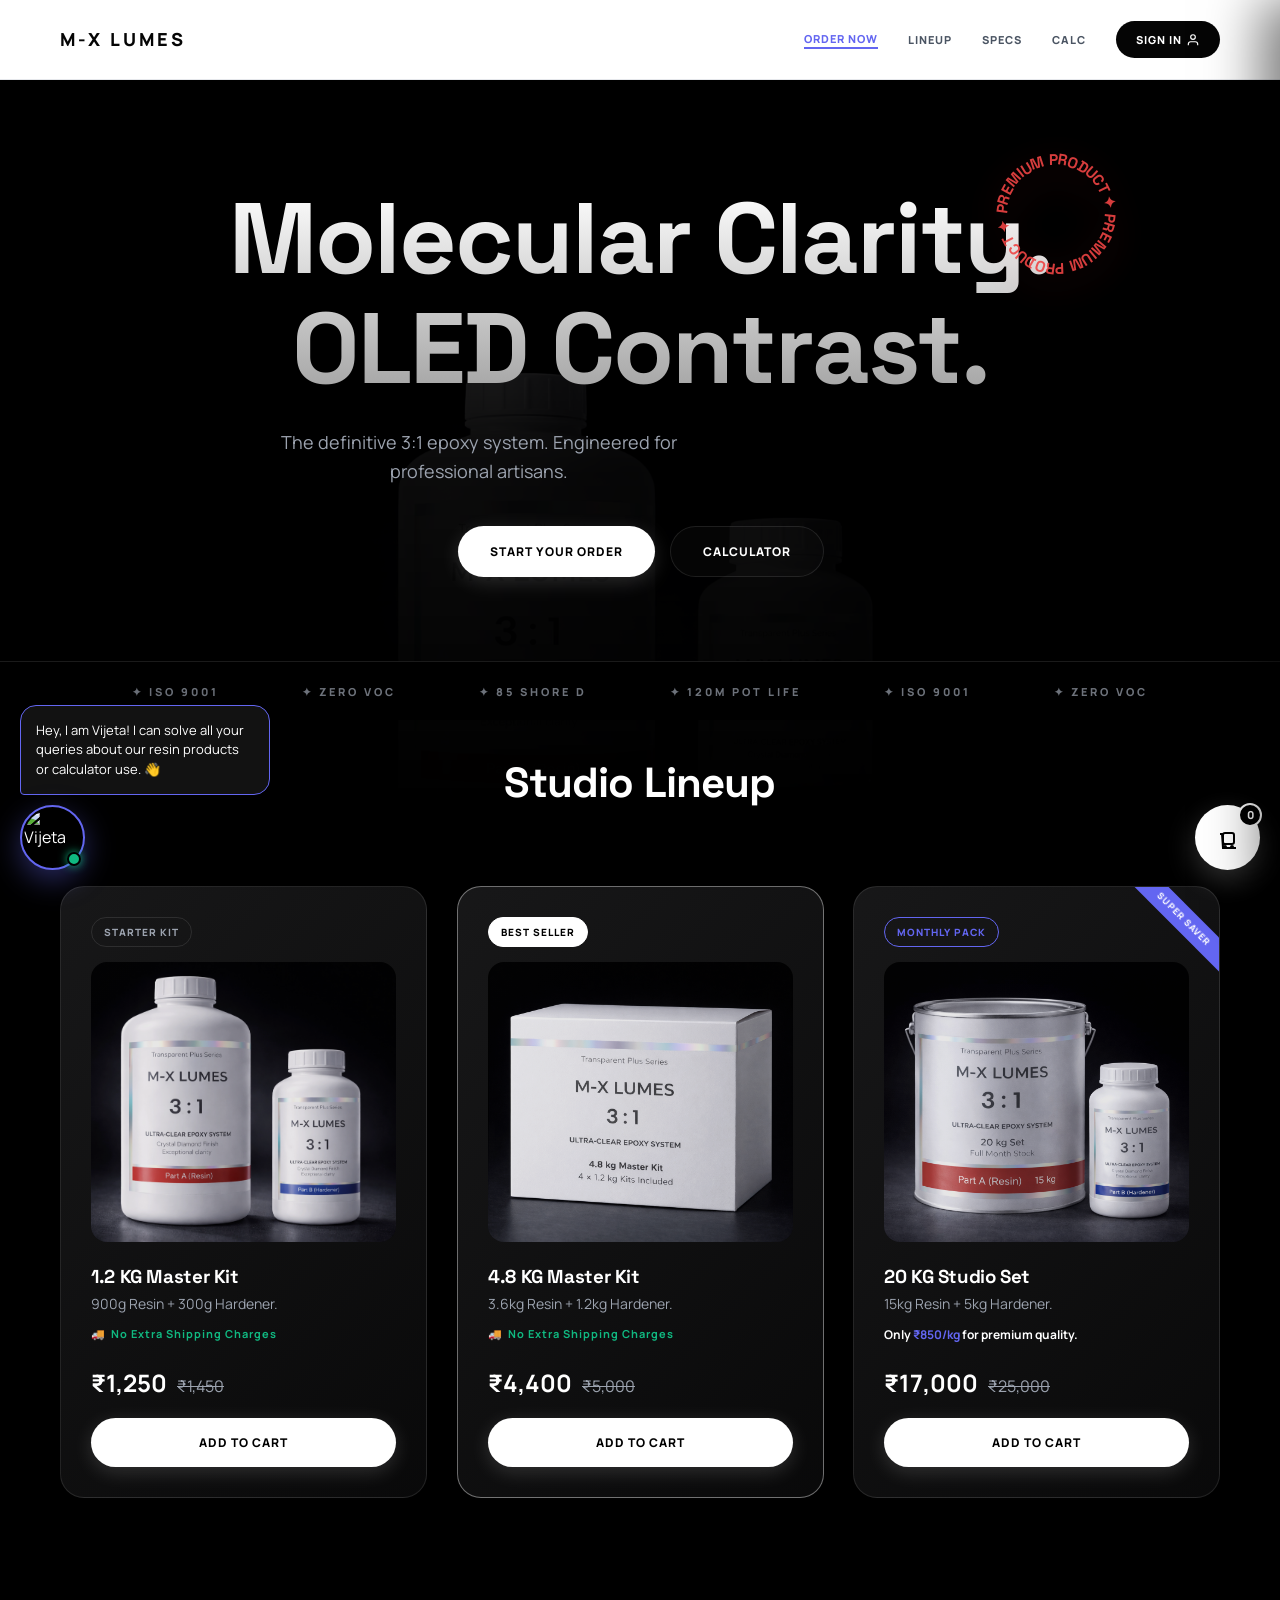
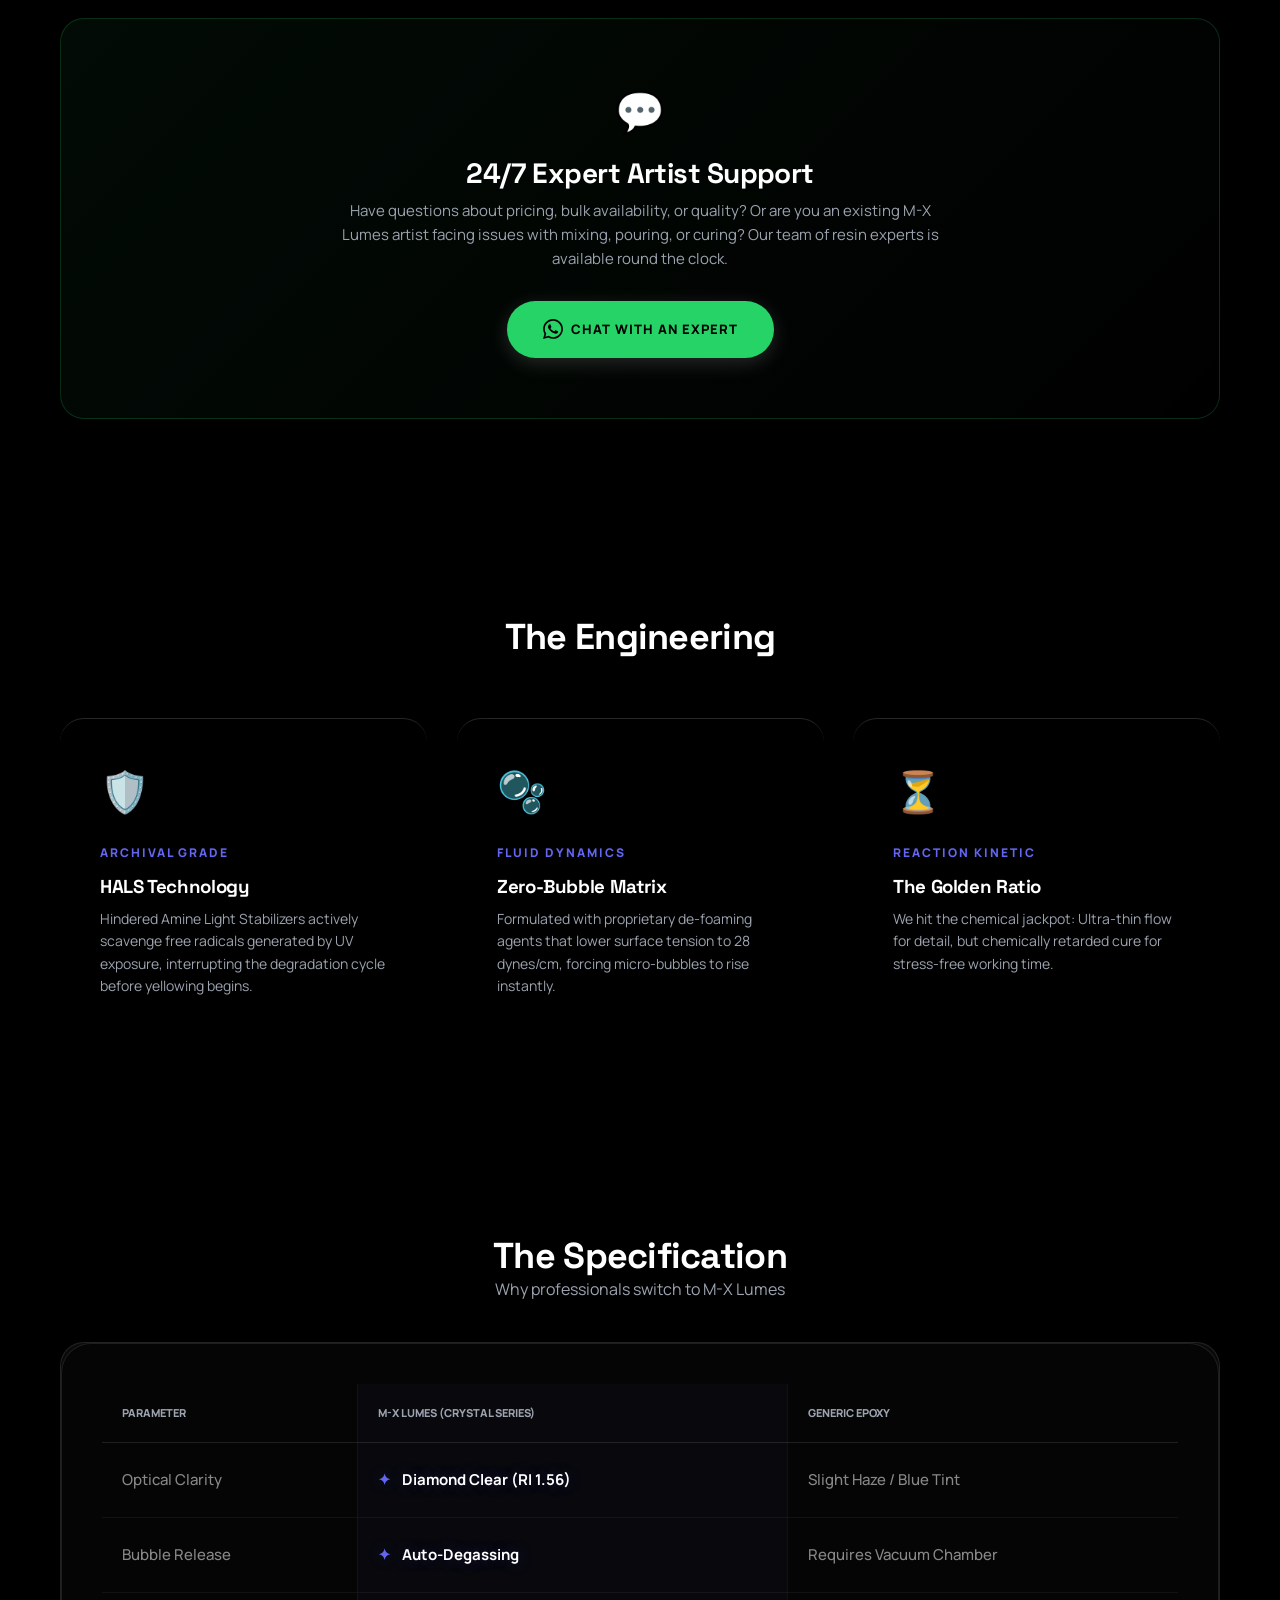
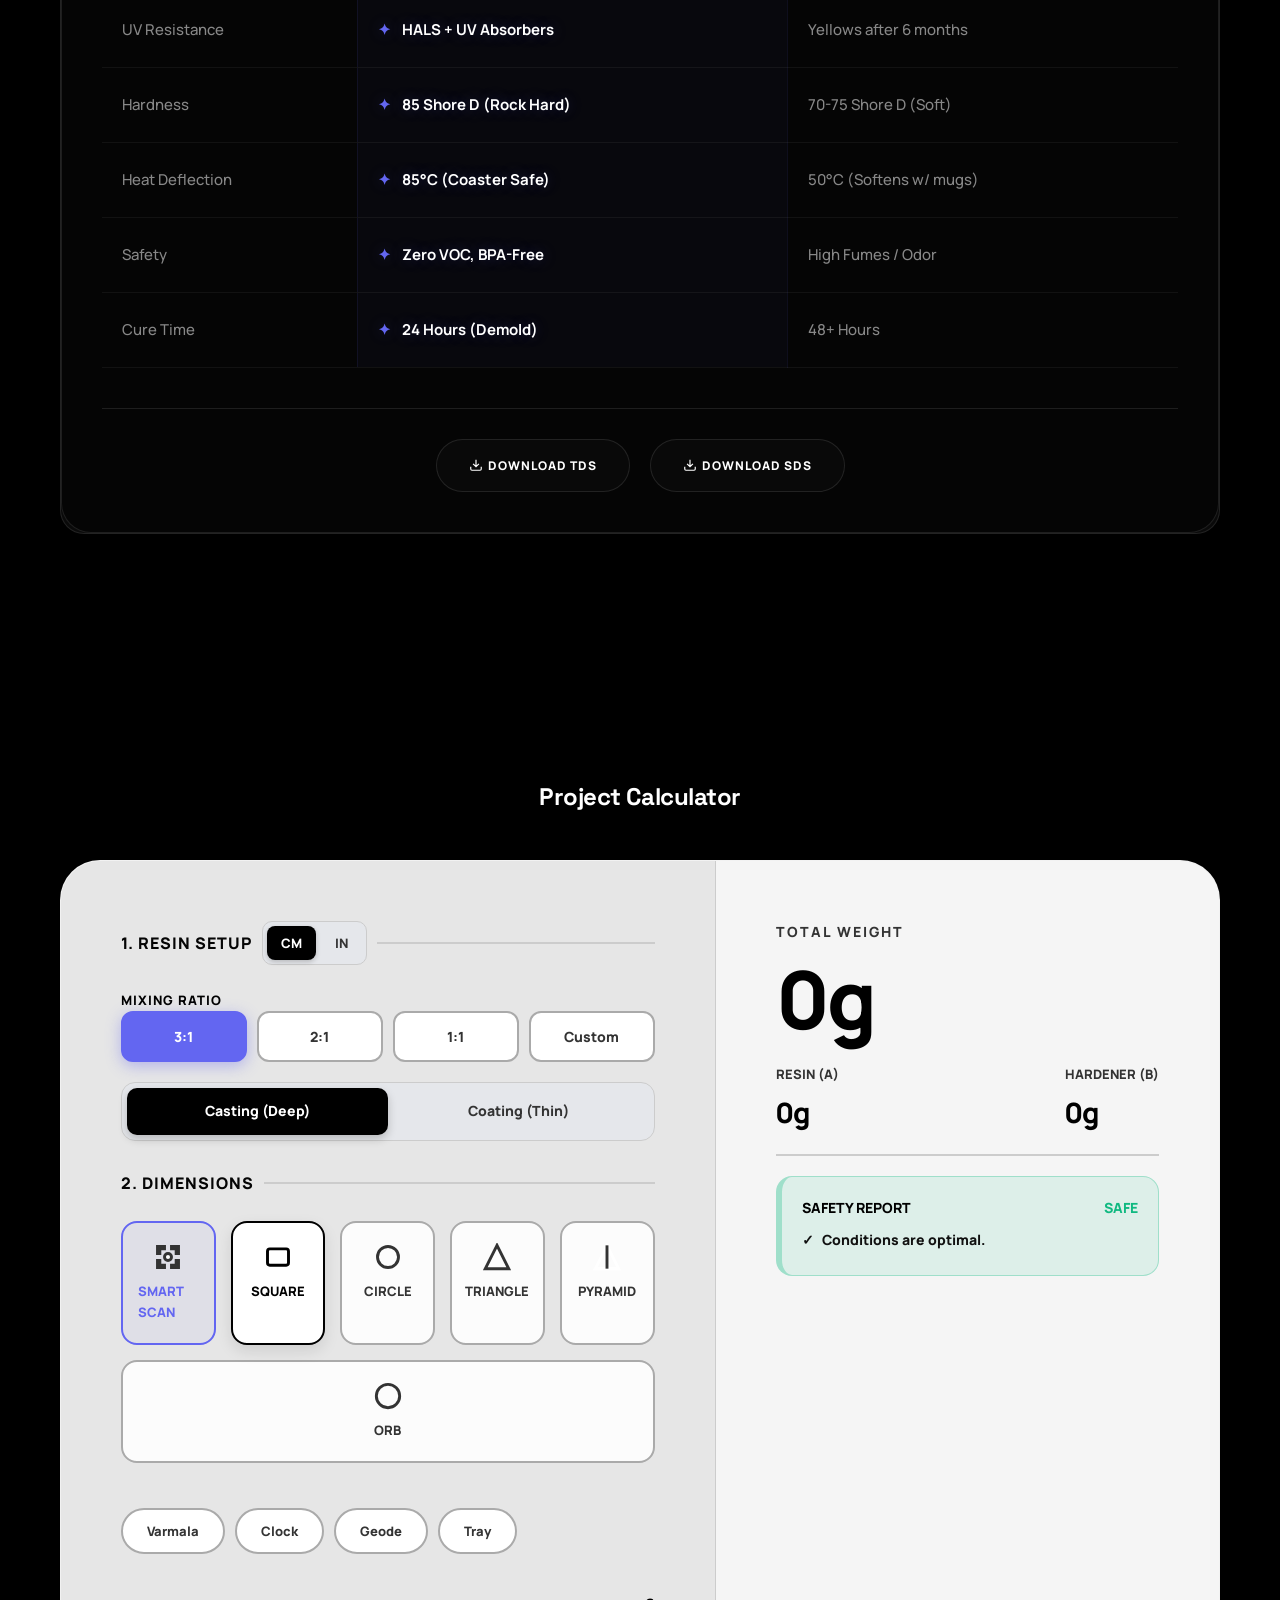
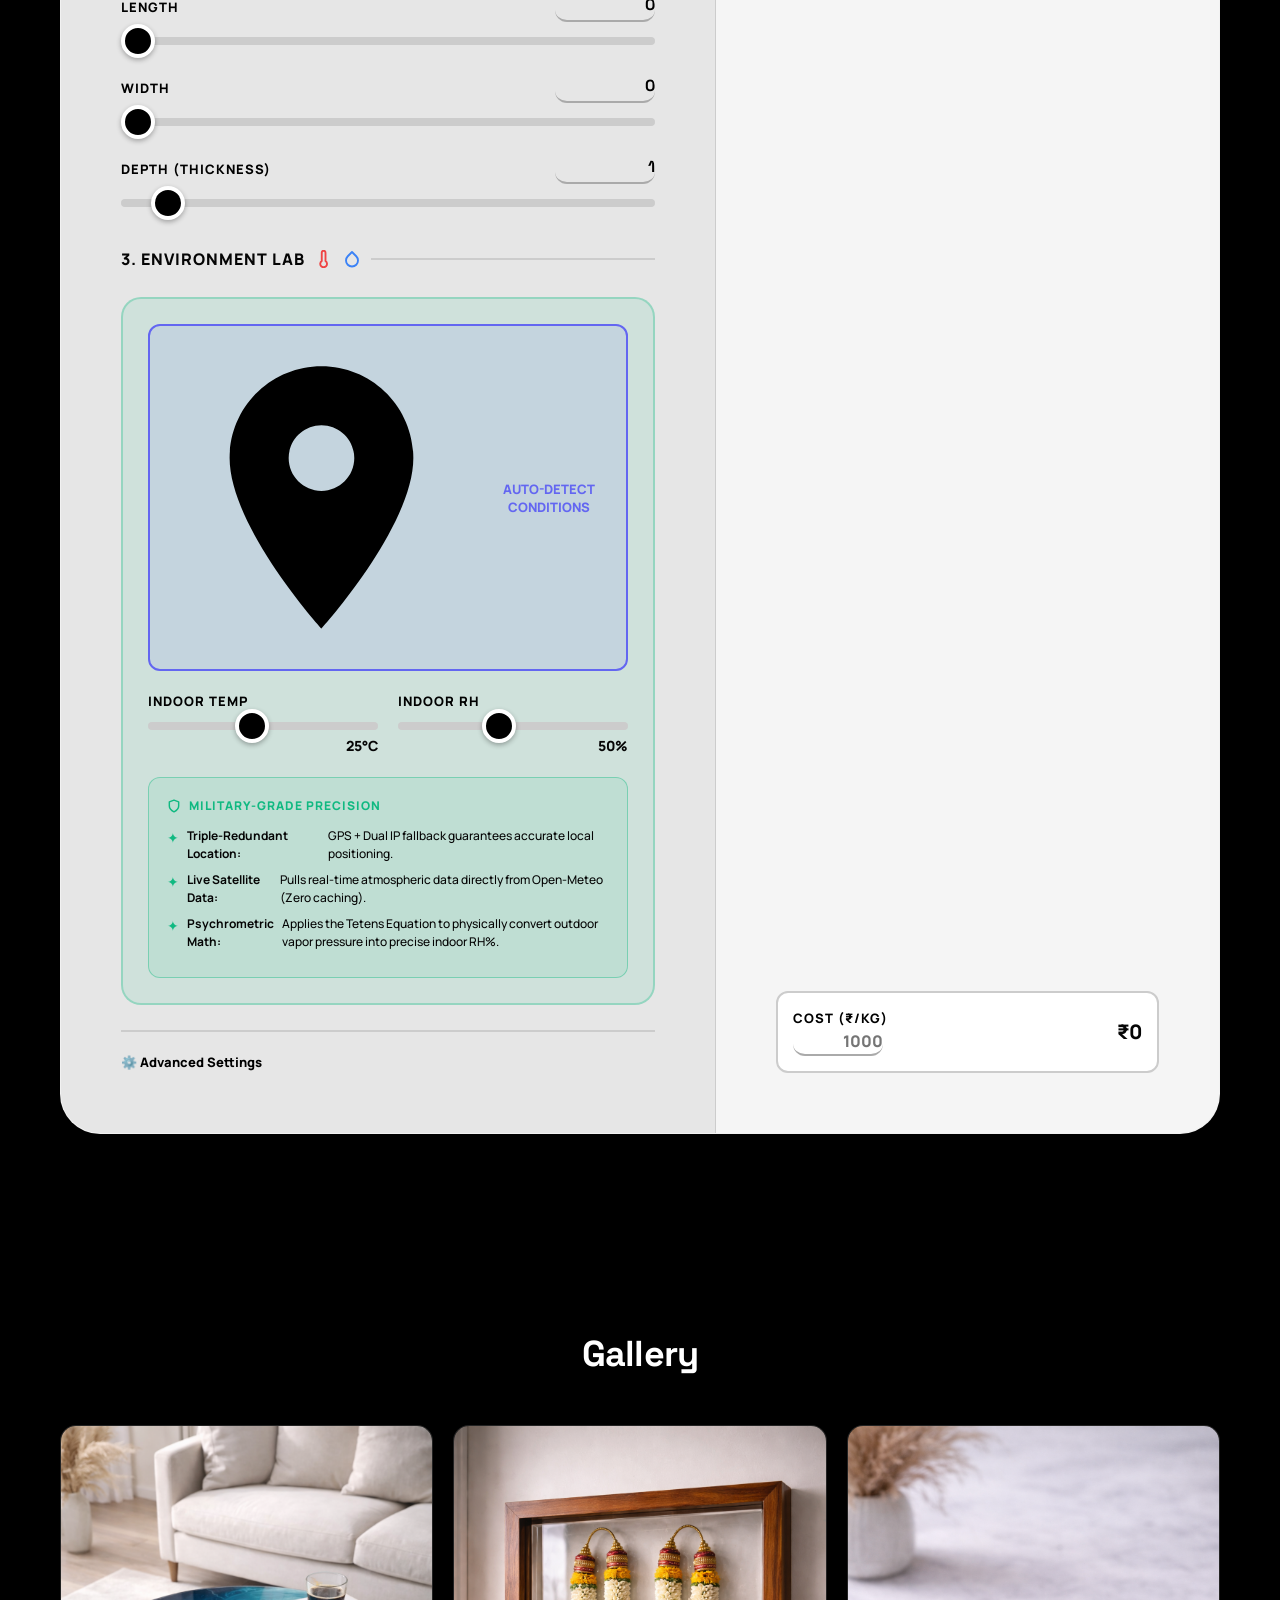
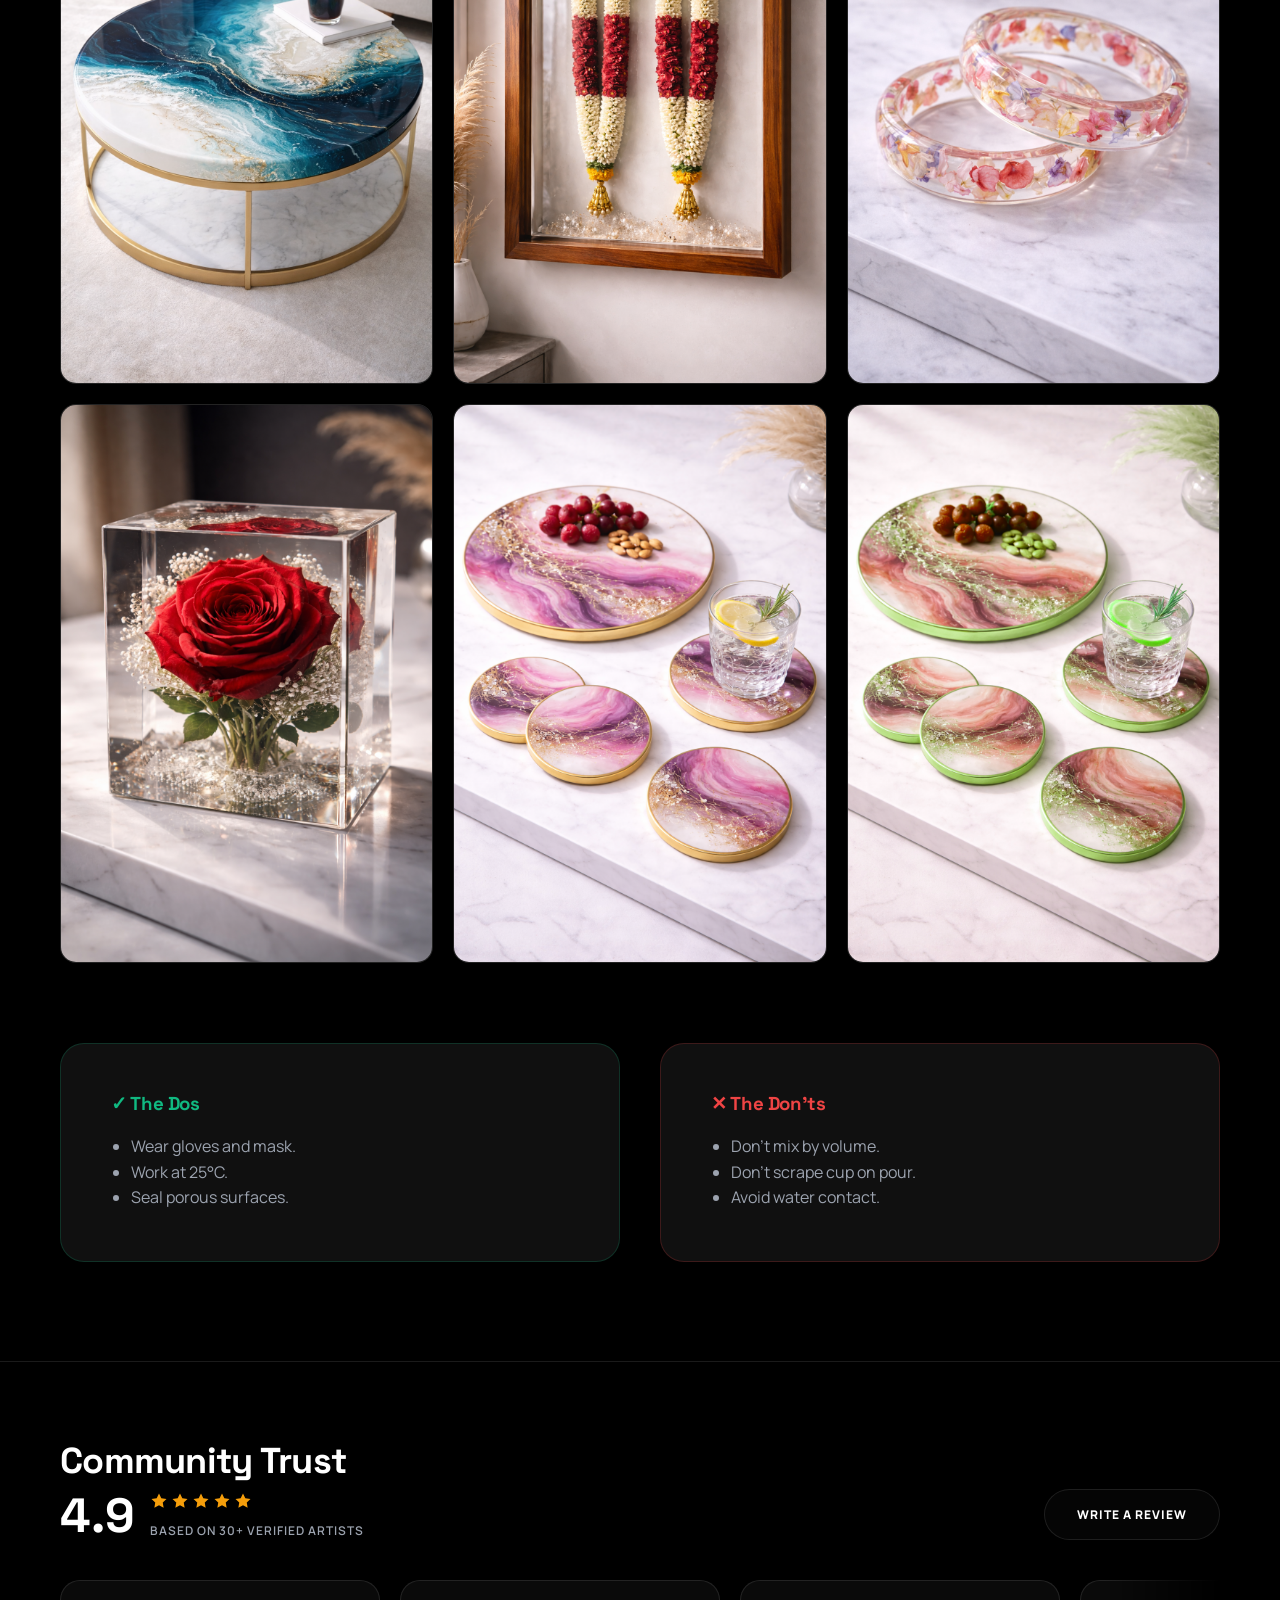
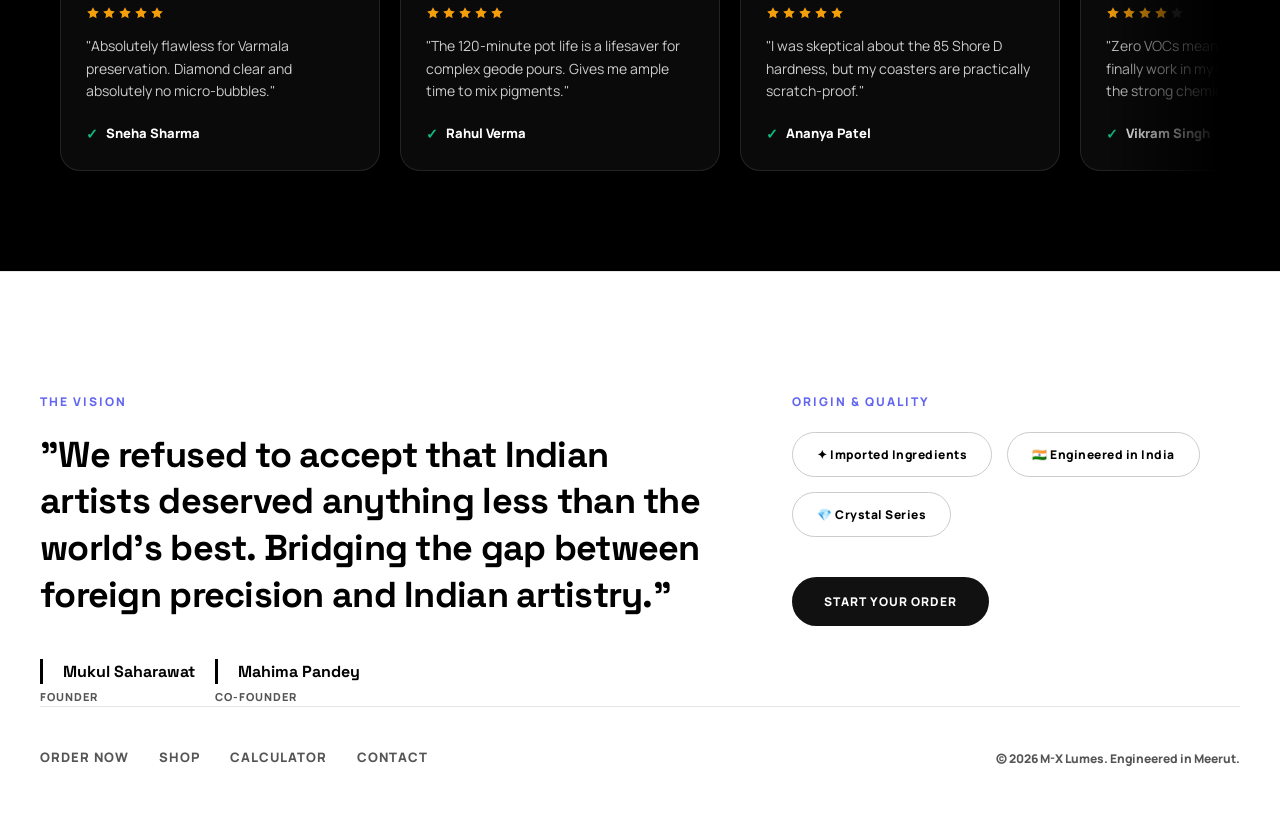
==== commit 989fbc3b: "Update dashboard.html" ====
--- a/dashboard.html
+++ b/dashboard.html
@@ -5,6 +5,8 @@
     <meta name="viewport" content="width=device-width, initial-scale=1.0, maximum-scale=1.0, user-scalable=no, viewport-fit=cover">
     <meta name="description" content="M-X Lumes: Professional 3:1 Epoxy Resin Systems.">
     <meta name="theme-color" content="#000000">
+    <meta name="apple-mobile-web-app-capable" content="yes">
+    <meta name="apple-mobile-web-app-status-bar-style" content="black-translucent">
     <title>M-X Lumes | The Professional Standard</title>
     
     <link rel="preconnect" href="https://fonts.googleapis.com">
@@ -46,12 +48,12 @@
 
         h1, h2, h3, h4 { font-family: 'Space Grotesk', sans-serif; line-height: 1.1; letter-spacing: -0.02em; }
         a { text-decoration: none; color: inherit; transition: color 0.3s var(--ease-fluid); }
-        button { cursor: pointer; border: none; outline: none; background: none; font-family: inherit; }
+        button { cursor: pointer; border: none; outline: none; background: none; font-family: inherit; -webkit-appearance: none; appearance: none; }
         button:disabled { opacity: 0.5; cursor: not-allowed; }
         img { display: block; max-width: 100%; height: auto; user-select: none; }
         
-        /* 🛡️ MOBILE INPUT ZOOM PREVENTION */
-        input, select, textarea { font-size: 16px !important; font-family: 'Manrope', sans-serif; -webkit-appearance: none; appearance: none; }
+        /* 🛡️ APPLE SAFARI FIXES: Input Zoom, Rounded Corners & Yellow Autofill */
+        input, select, textarea { font-size: 16px !important; font-family: 'Manrope', sans-serif; -webkit-appearance: none; appearance: none; border-radius: 12px; }
         input::-webkit-outer-spin-button, input::-webkit-inner-spin-button { -webkit-appearance: none; margin: 0; }
         input[type=number] { -moz-appearance: textfield; }
         input:-webkit-autofill, input:-webkit-autofill:hover, input:-webkit-autofill:focus, input:-webkit-autofill:active{
@@ -77,6 +79,7 @@
 
         .btn { padding: 16px 32px; border-radius: 60px; font-weight: 800; text-transform: uppercase; font-size: 12px; letter-spacing: 1px; cursor: pointer; display: inline-flex; align-items: center; justify-content: center; min-height: 48px; transition: transform 0.3s, box-shadow 0.3s, background-color 0.3s, opacity 0.2s; }
         @media (hover: hover) { .btn:hover:not(:disabled) { transform: translateY(-3px); } .btn-outline:hover:not(:disabled) { border-color: #fff; background: rgba(255,255,255,0.08); } }
+        
         .btn-primary { background: #fff; color: #000; box-shadow: 0 5px 20px rgba(255,255,255,0.15); border: none; }
         .btn-primary:active:not(:disabled) { transform: scale(0.96); } 
         .btn-outline { border: 1px solid var(--border); color: #fff; background: rgba(255,255,255,0.02); }
@@ -318,7 +321,8 @@
             background: #0a0a0a; border: 1px solid var(--border); border-radius: 24px;
             width: 100%; max-width: 400px; padding: 35px; position: relative;
             transform: scale(0.95); transition: transform 0.3s; box-shadow: 0 25px 50px rgba(0,0,0,0.8);
-            max-height: 90vh; overflow-y: auto; -webkit-overflow-scrolling: touch;
+            max-height: 90vh; max-height: 90dvh; overflow-y: auto; -webkit-overflow-scrolling: touch;
+            padding-bottom: calc(35px + env(safe-area-inset-bottom));
         }
         .modal-overlay.active .modal-content { transform: scale(1); }
         
@@ -329,6 +333,7 @@
             width: 100%; background: rgba(255,255,255,0.05); border: 1px solid rgba(255,255,255,0.2);
             padding: 16px; border-radius: 12px; color: #fff; font-size: 14px; font-weight: 500;
             margin-bottom: 15px; outline: none; transition: border-color 0.2s, background 0.2s; font-family: 'Manrope', sans-serif;
+            -webkit-appearance: none;
         }
         .m-input:focus { border-color: var(--accent); }
 
@@ -336,7 +341,7 @@
             background:#0a0a0a; border:1px solid #333; text-align:center; padding: 35px;
             border-radius:24px; max-width:400px; position:relative;
             transform: scale(0.95); transition: transform 0.3s; box-shadow: 0 25px 50px rgba(0,0,0,0.8);
-            max-height: 90vh; overflow-y: auto; -webkit-overflow-scrolling: touch;
+            max-height: 90vh; max-height: 90dvh; overflow-y: auto; -webkit-overflow-scrolling: touch;
         }
         .modal-overlay.active .payment-modal { transform: scale(1); }
         
@@ -1295,6 +1300,21 @@
             }, 2000);
         };
 
+        // 🛡️ LEVEL 24: BFCache IOS Safari Reset
+        window.addEventListener('pageshow', function(event) {
+            if (event.persisted) {
+                isVerifying = false;
+                const btn = document.getElementById('pay-confirm-btn');
+                if(btn) {
+                    btn.disabled = false;
+                    btn.innerText = "✓ I Have Completed The Payment";
+                    btn.classList.remove('pulse-btn-accent', 'pulse-btn-green');
+                    btn.style.background = "var(--accent)";
+                    btn.style.color = "#fff";
+                }
+            }
+        });
+
         document.addEventListener("visibilitychange", () => {
             if (document.visibilityState === "visible" && window.paymentIntentFired) {
                 const timeAway = Date.now() - window.paymentIntentFired;
@@ -1333,11 +1353,13 @@
                 const token = localStorage.getItem('mxlumes_token');
                 const authLink = document.getElementById('nav-auth-link');
                 
-                if (user && token) {
+                if (user && token && user.email) {
                     authLink.innerHTML = `Hi, ${escapeHTML(user.name).split(' ')[0]} <svg width="14" height="14" viewBox="0 0 24 24" fill="none" stroke="currentColor" stroke-width="2" style="margin-left:4px;"><path d="M20 21v-2a4 4 0 0 0-4-4H8a4 4 0 0 0-4 4v2"></path><circle cx="12" cy="7" r="4"></circle></svg>`;
                     authLink.onclick = (e) => { e.preventDefault(); openProfileModal(); vibrate(50); }; 
                     syncCartWithCloud(); 
                 } else {
+                    localStorage.removeItem('mxlumes_user');
+                    localStorage.removeItem('mxlumes_token');
                     authLink.innerHTML = `Sign In <svg width="14" height="14" viewBox="0 0 24 24" fill="none" stroke="currentColor" stroke-width="2" style="margin-left:4px;"><path d="M20 21v-2a4 4 0 0 0-4-4H8a4 4 0 0 0-4 4v2"></path><circle cx="12" cy="7" r="4"></circle></svg>`;
                     authLink.onclick = (e) => { e.preventDefault(); openAuthModal(); vibrate(50); };
                 }
@@ -1875,7 +1897,7 @@
             if (cart.length === 0) return showToast("Your cart is empty", true);
             
             const user = JSON.parse(localStorage.getItem('mxlumes_user'));
-            if (!user) { 
+            if (!user || !user.email) { 
                 pendingCheckout = true; 
                 openGuestCheckoutModal(); 
                 return; 
@@ -1937,7 +1959,22 @@
             btn.disabled = true; 
             errBox.style.display = 'none';
 
-            const user = JSON.parse(localStorage.getItem('mxlumes_user'));
+            let user = null;
+            try {
+                user = JSON.parse(localStorage.getItem('mxlumes_user'));
+            } catch(e){}
+
+            // 🛡️ FRONTEND FAILSAFE: Catches corrupted local storage before hitting backend
+            if (!user || !user.email) {
+                errBox.innerText = "⚠ Session expired. Please close this and securely re-enter your delivery details.";
+                errBox.style.display = 'block';
+                btn.innerText = "✓ Try Verification Again";
+                btn.disabled = false;
+                isVerifying = false;
+                logout(new Event('click')); // Force cleanup
+                return;
+            }
+
             const payload = { email: user.email, items: cart, totalAmount: checkoutTotal, location: userLocation };
 
             try {
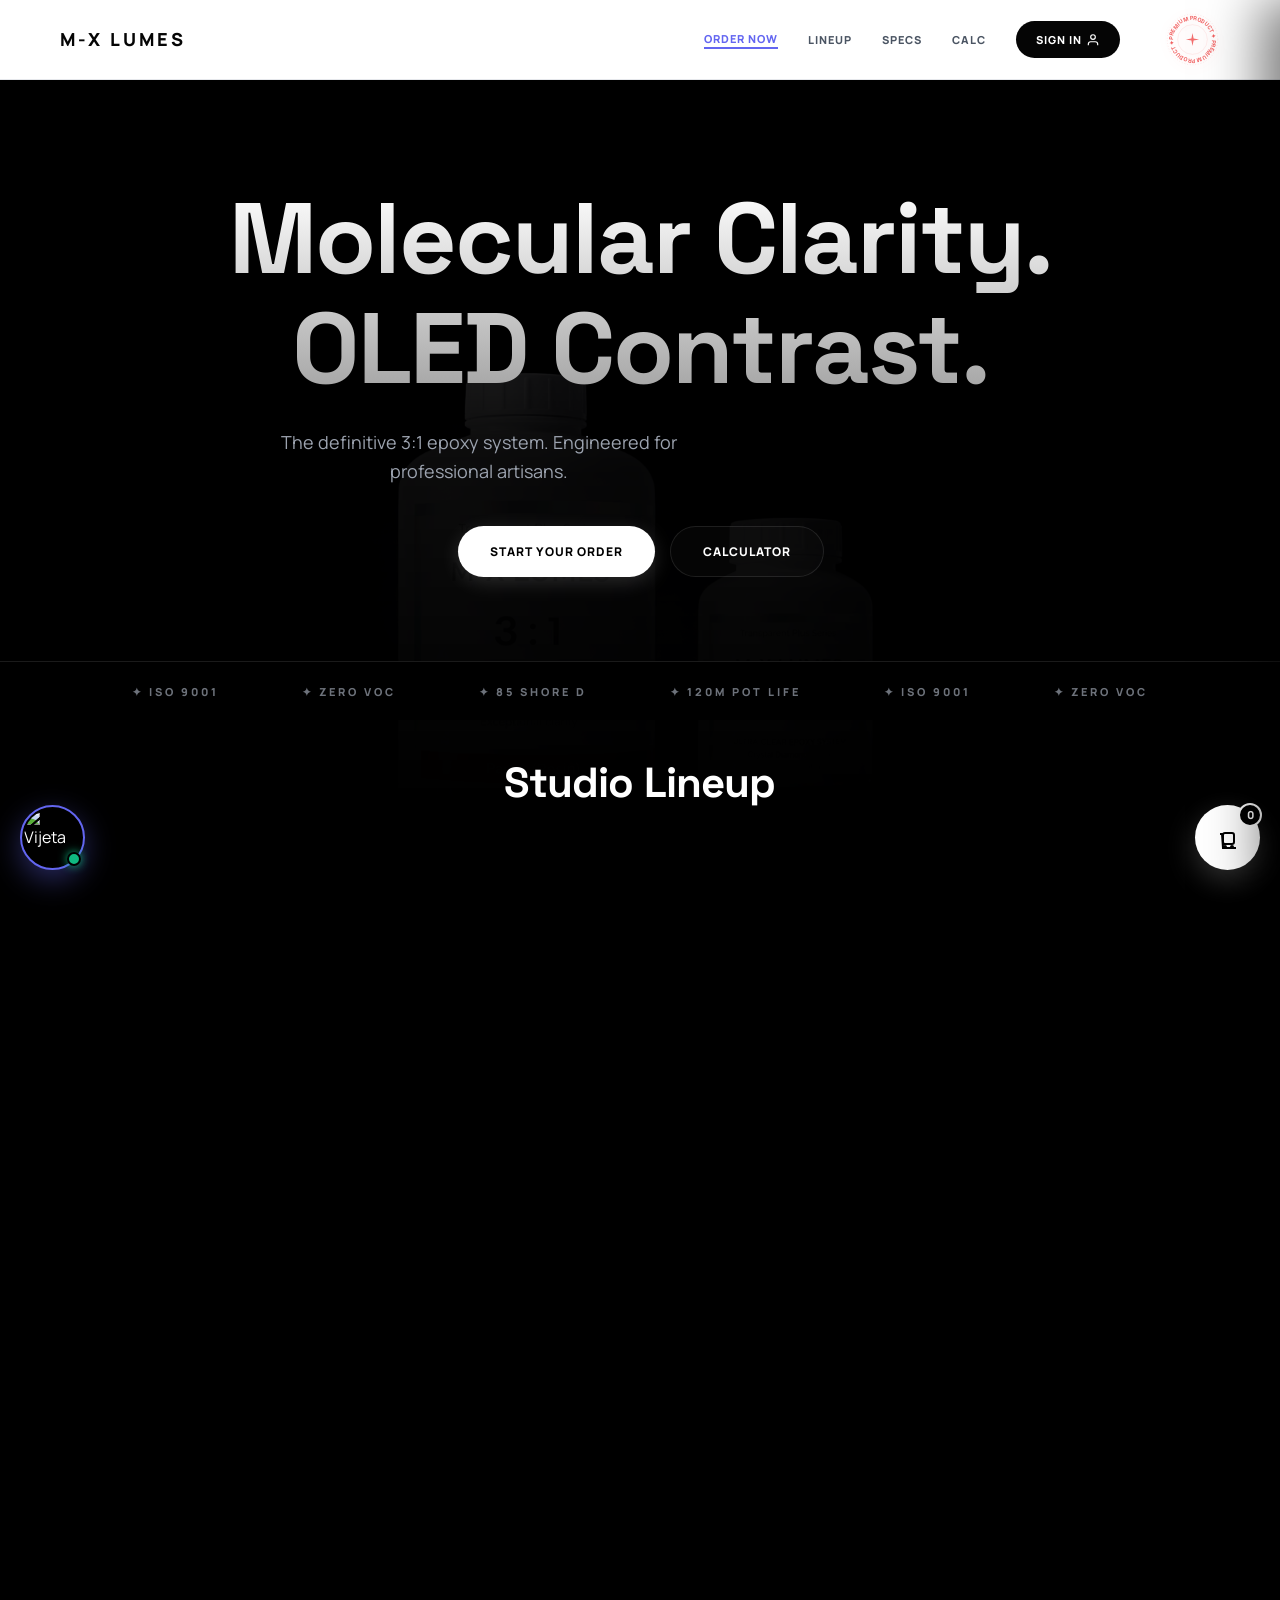
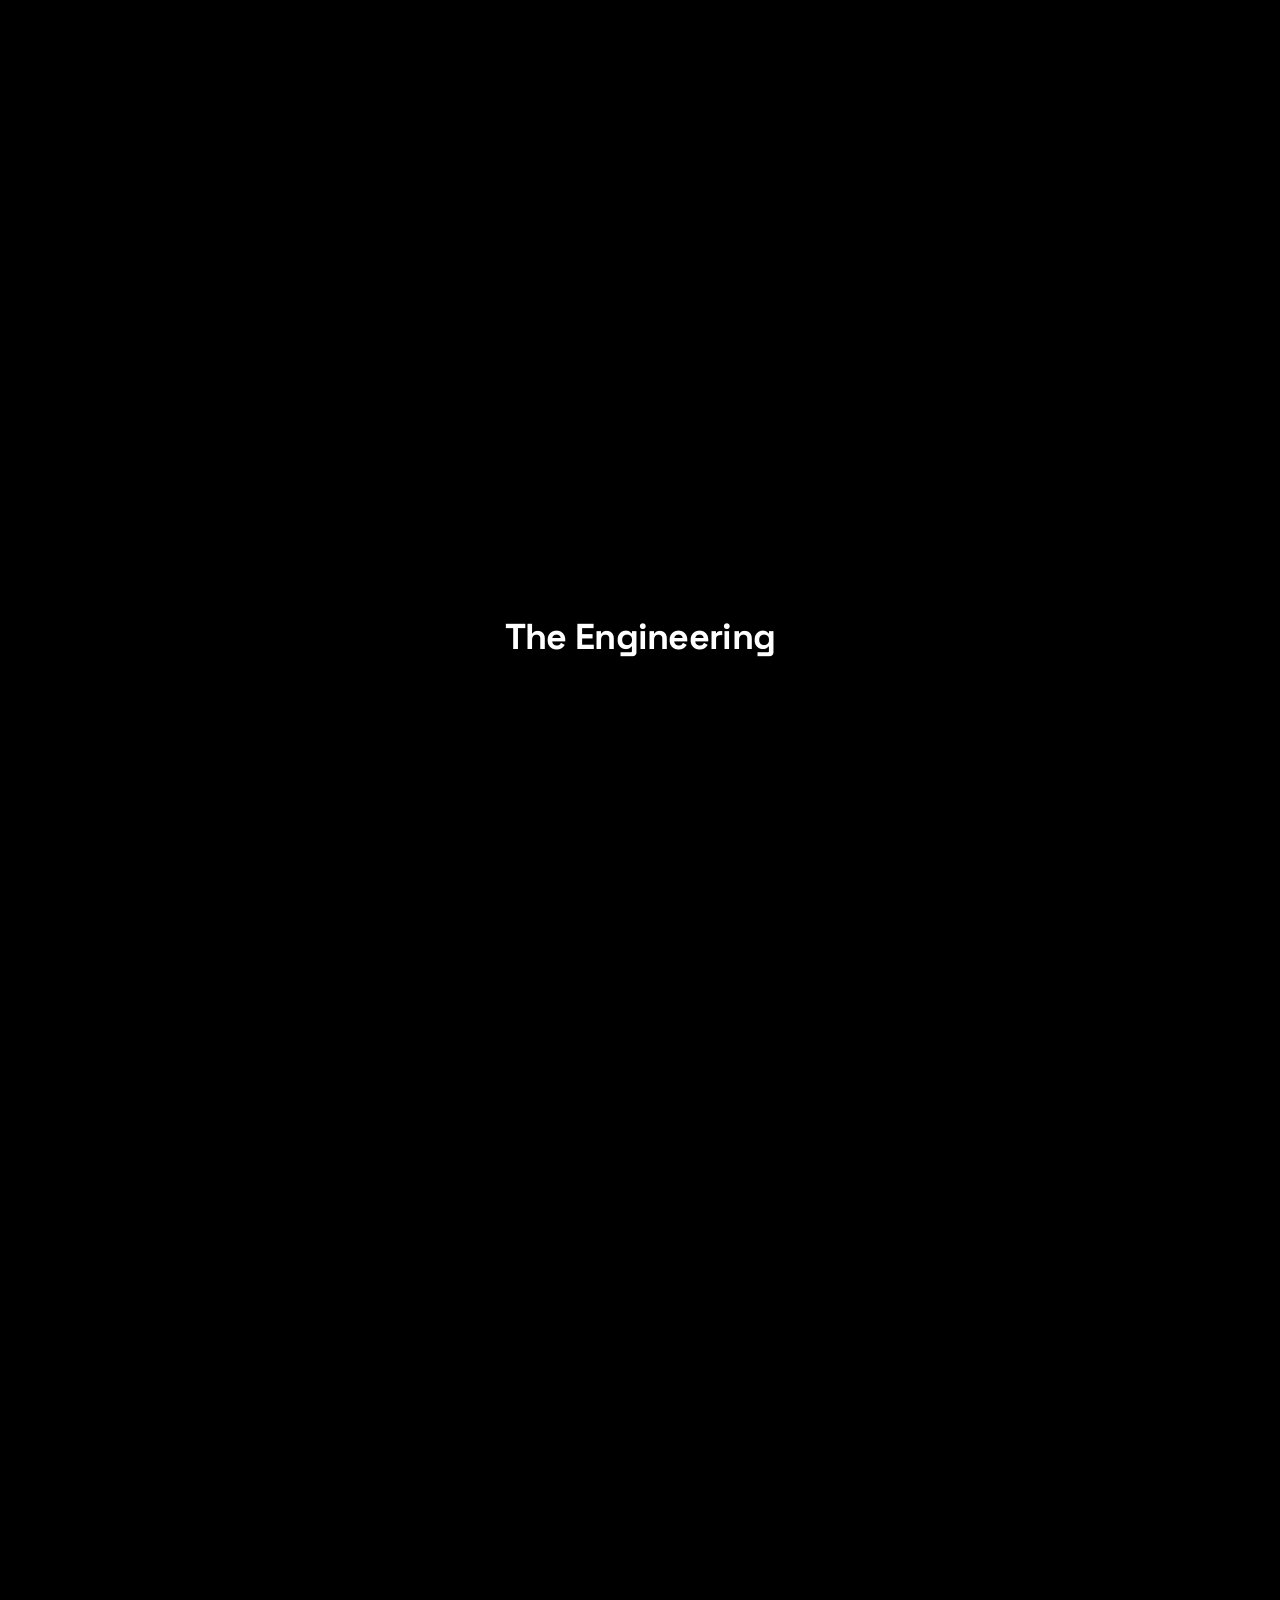
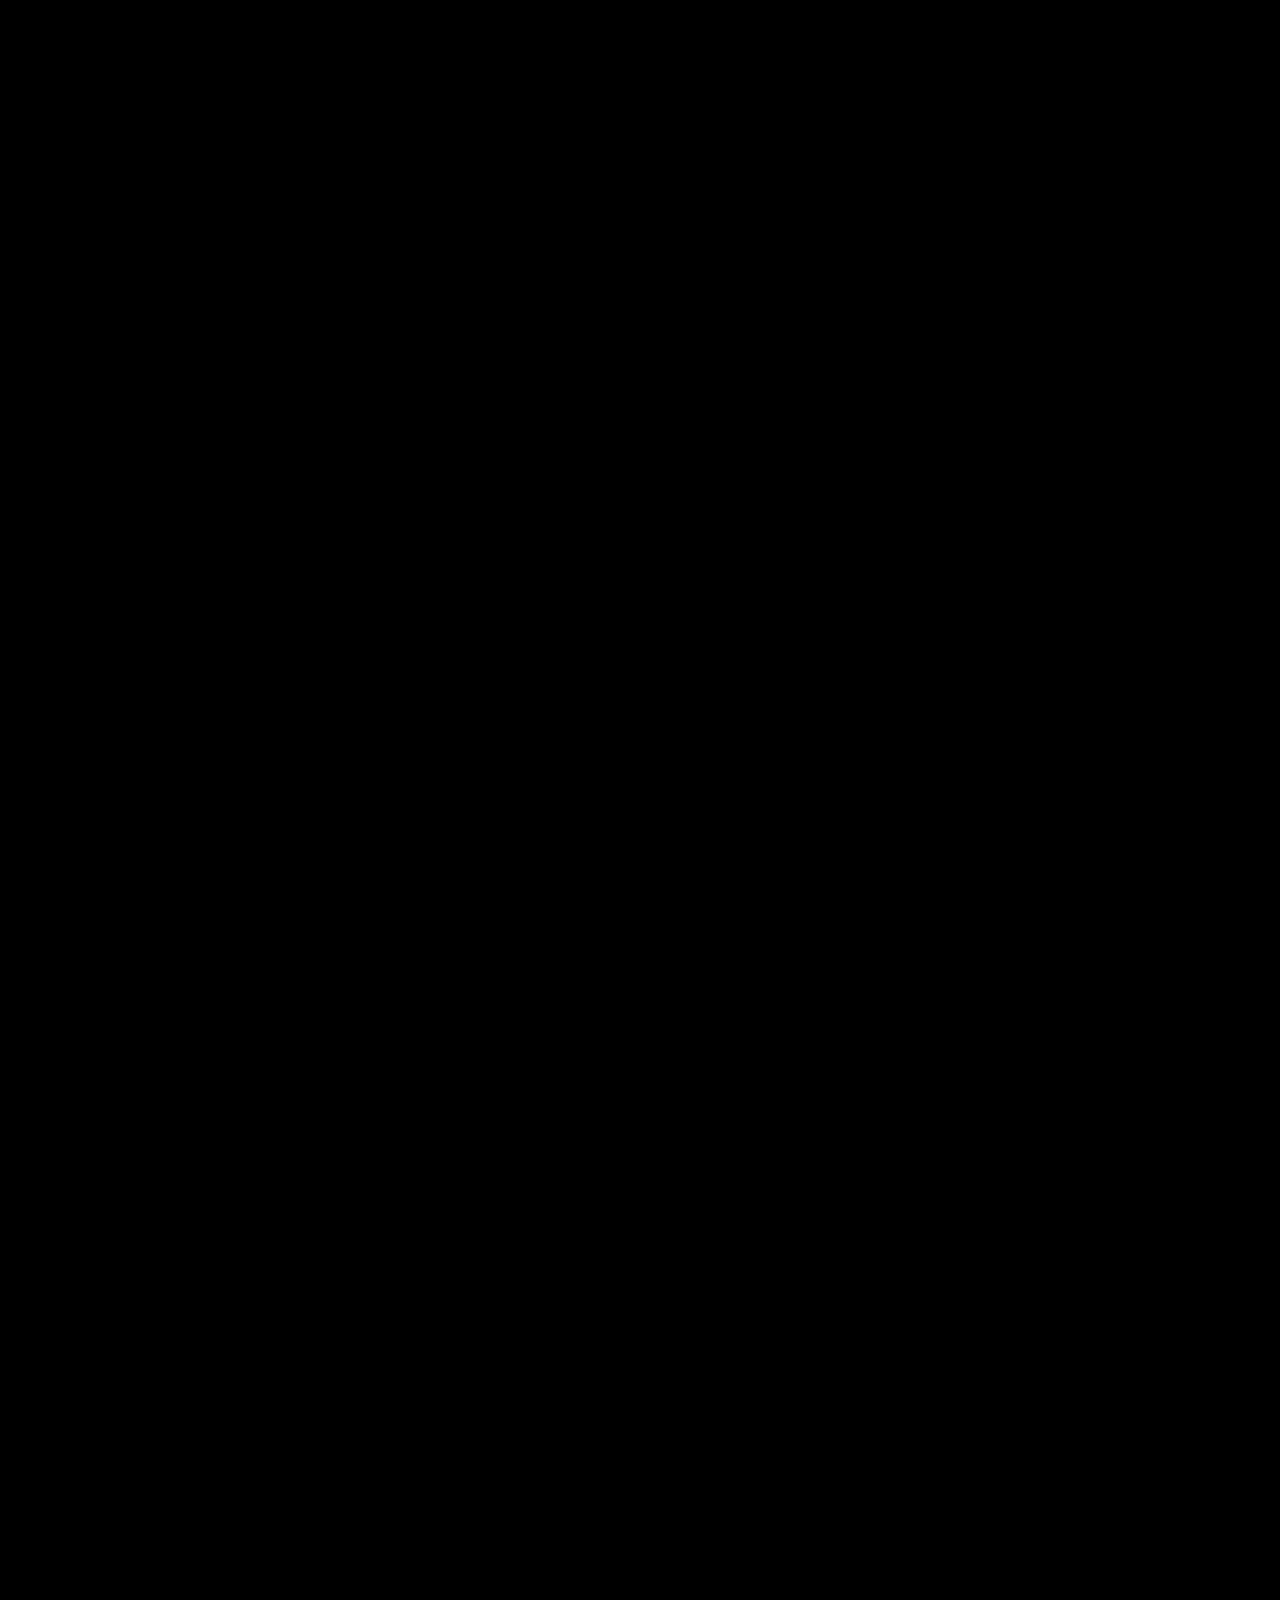
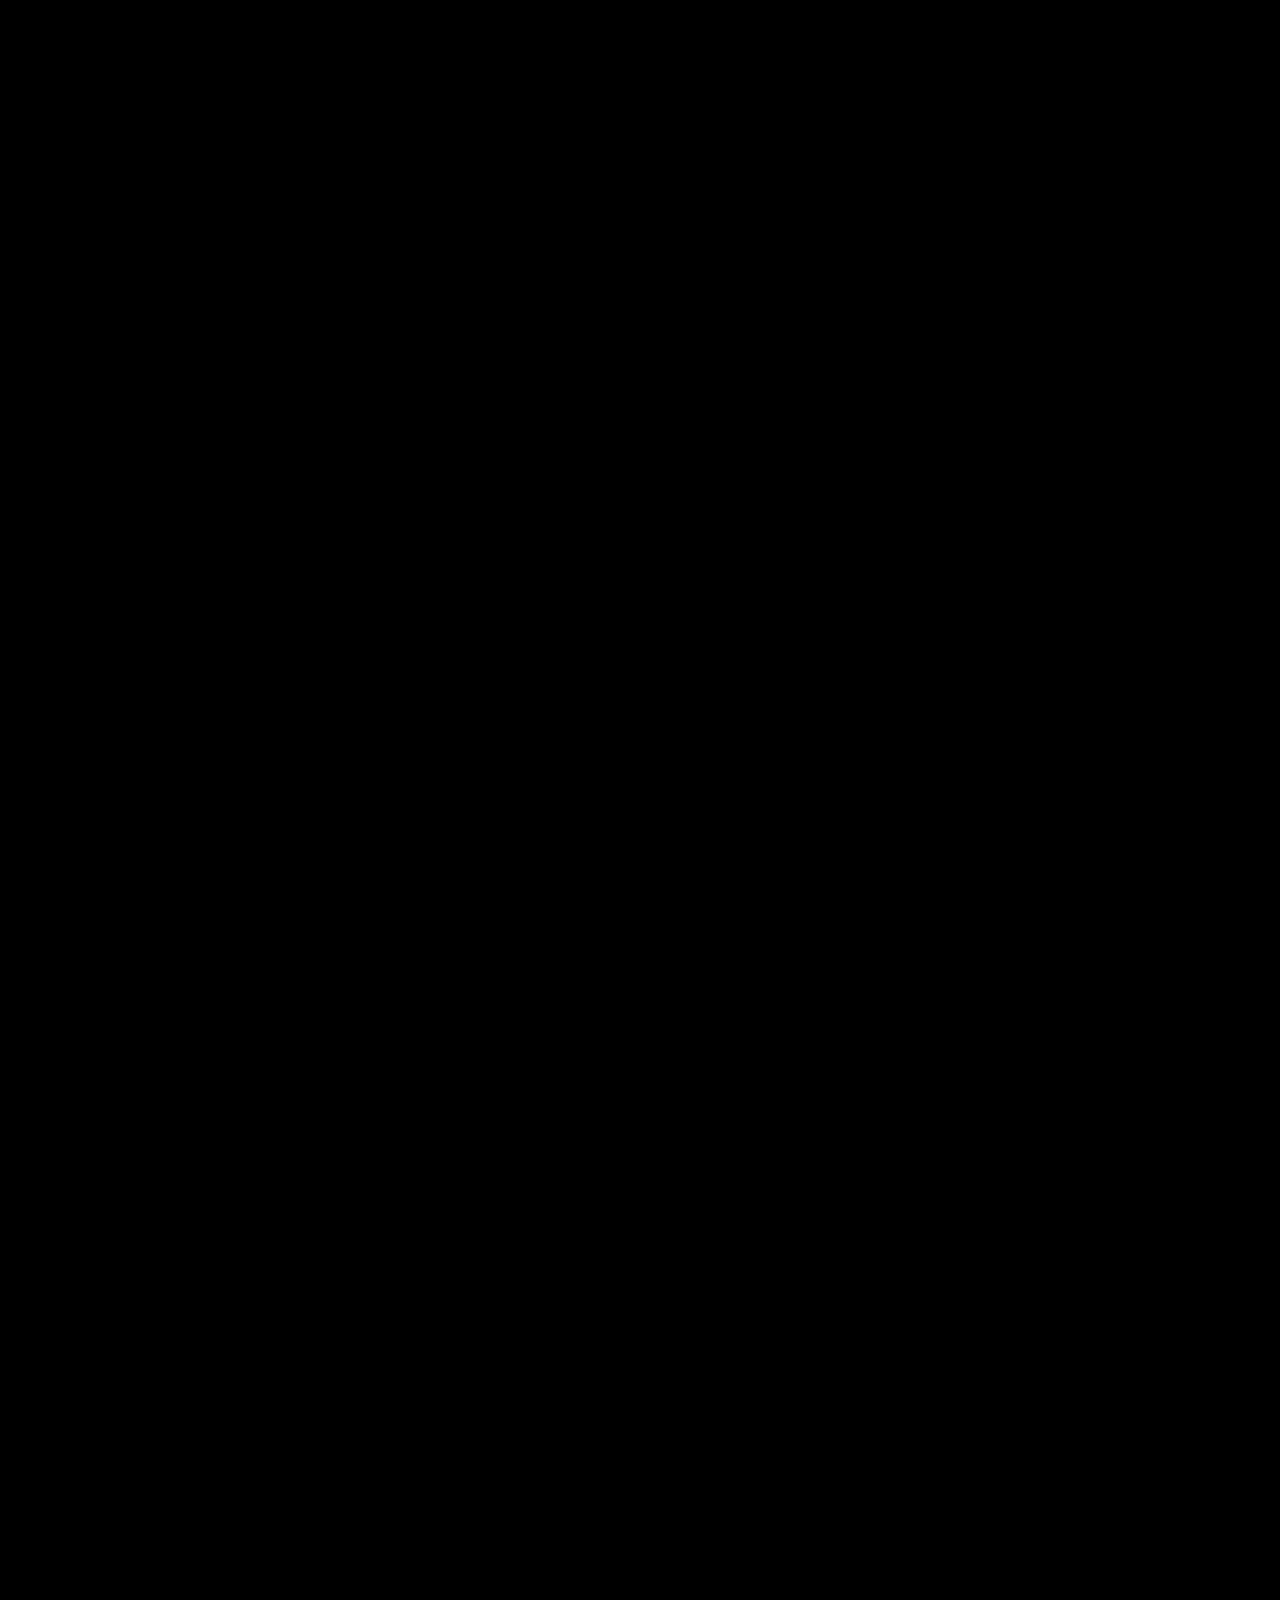
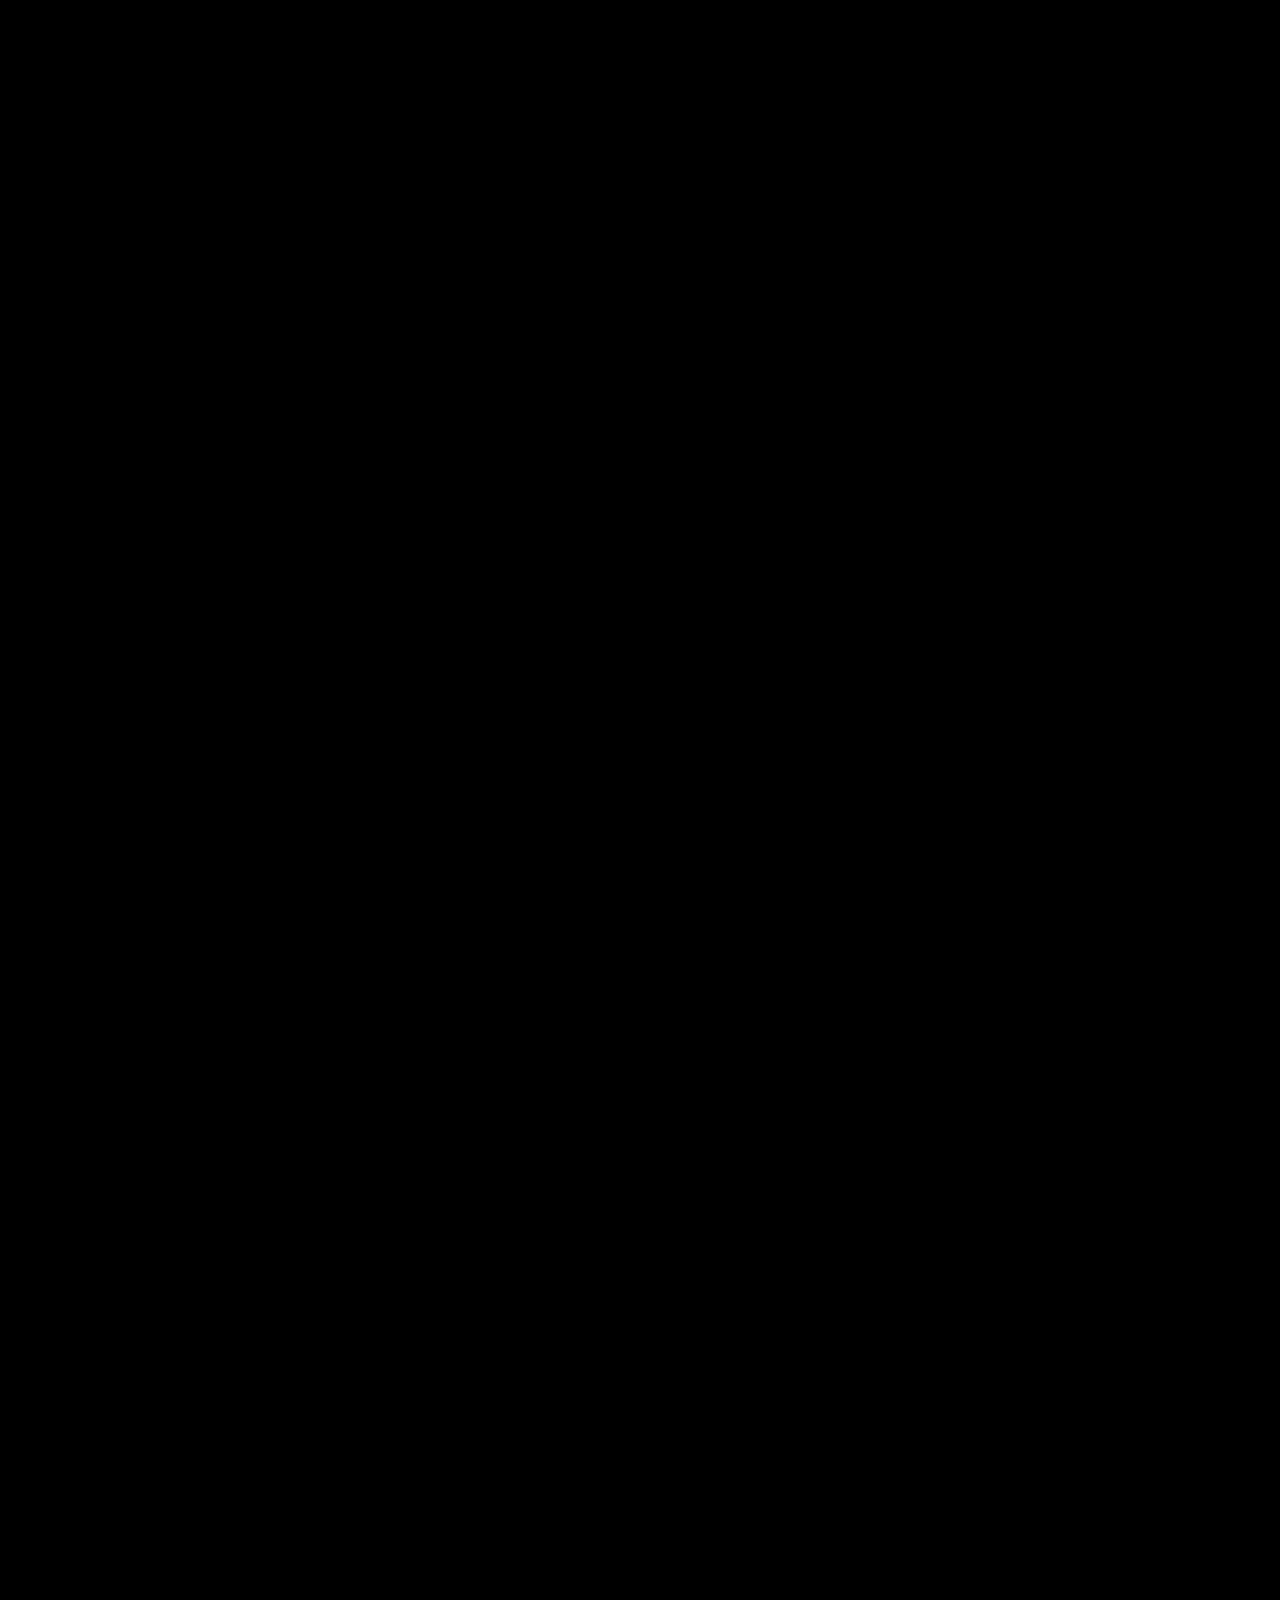
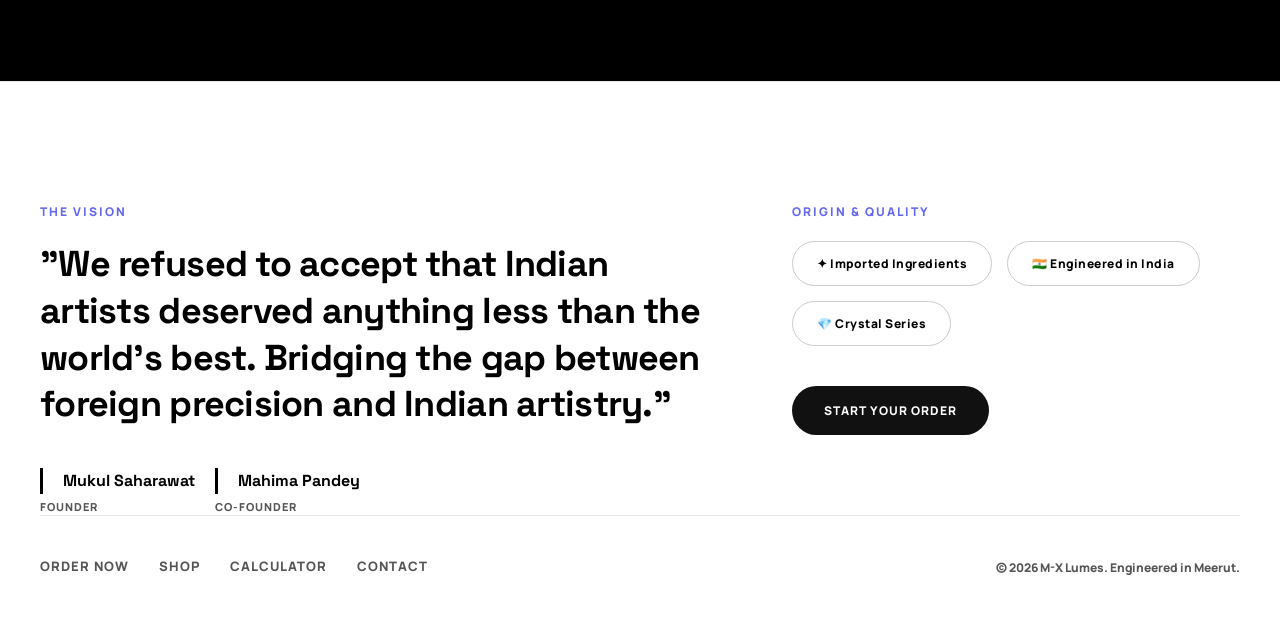
==== commit 10799fb2: "Update dashboard.html" ====
--- a/dashboard.html
+++ b/dashboard.html
@@ -90,7 +90,7 @@
         .toast.show { transform: translate3d(-50%, 0, 0); opacity: 1; }
 
         /* =========================================
-           4. NAVIGATION 
+           4. NAVIGATION & HEADER STAMP
            ========================================= */
         .navbar { position: fixed; top: 0; width: 100%; height: 80px; z-index: 1000; display: flex; align-items: center; transition: box-shadow 0.3s, height 0.3s; background-color: var(--bg-milky); border-bottom: 1px solid var(--border-light); padding-top: var(--safe-top); }
         .navbar.scrolled { box-shadow: 0 10px 30px rgba(0,0,0,0.05); height: 70px; }
@@ -102,15 +102,17 @@
         .nav-link:hover { color: var(--text-dark); }
         .nav-auth-btn { display:flex; align-items:center; background:#050505; color:#fff !important; padding:10px 20px; border-radius:30px; transition: transform 0.3s, box-shadow 0.3s; }
         .nav-auth-btn:hover { transform: translateY(-2px); box-shadow: 0 5px 15px rgba(0,0,0,0.2); }
+        
+        .nav-stamp { width: 55px; height: 55px; animation: spinStamp 25s linear infinite; z-index: 5; pointer-events: none; opacity: 0.85; filter: drop-shadow(0 2px 10px rgba(239, 68, 68, 0.2)); flex-shrink: 0; margin-left: 15px; display: flex; align-items: center; justify-content: center;}
+        @keyframes spinStamp { from { transform: rotate(0deg); } to { transform: rotate(360deg); } }
 
         /* =========================================
            5. HERO SECTION
            ========================================= */
         .hero { min-height: 80dvh; display: flex; flex-direction: column; justify-content: center; align-items: center; text-align: center; z-index: 10; padding-top: 80px; padding-bottom: 40px; position: relative; }
-        .hero h1 { font-size: clamp(42px, 10vw, 100px); margin-bottom: 24px; font-weight: 800; background: linear-gradient(180deg, #ffffff 0%, #a0a0a0 100%); -webkit-background-clip: text; -webkit-text-fill-color: transparent; line-height: 1.1; }
+        .hero h1 { font-size: clamp(36px, 10vw, 100px); margin-bottom: 24px; font-weight: 800; background: linear-gradient(180deg, #ffffff 0%, #a0a0a0 100%); -webkit-background-clip: text; -webkit-text-fill-color: transparent; line-height: 1.1; }
         .hero p { color: var(--text-dim); font-size: 18px; max-width: 500px; margin-bottom: 40px; padding: 0 20px; font-weight: 400;}
-        .premium-stamp { position: absolute; top: 20%; right: 12%; width: 140px; height: 140px; animation: spinStamp 15s linear infinite; z-index: 5; pointer-events: none; opacity: 0.9; filter: drop-shadow(0 10px 20px rgba(239, 68, 68, 0.3)); }
-        @keyframes spinStamp { from { transform: rotate(0deg); } to { transform: rotate(360deg); } }
+        
         .marquee { position: absolute; bottom: 0; width: 100%; background: #000; border-top: 1px solid var(--border); padding: 16px 0; overflow: hidden; white-space: nowrap; user-select: none; }
         .marquee-content { display: inline-block; animation: scroll 40s linear infinite; }
         .marquee-item { font-size: 11px; font-weight: 800; text-transform: uppercase; letter-spacing: 3px; color: var(--text-dim); margin: 0 40px; opacity: 0.7; }
@@ -474,7 +476,7 @@
         #supreme-admin-portal .admin-sidebar { width: 280px; background: #0a0a0a; border-right: 1px solid rgba(255,255,255,0.1); padding: 30px 20px; display: flex; flex-direction: column; position: fixed; height: 100vh; height: 100dvh; left: 0; top: 0;}
         #supreme-admin-portal .admin-main { margin-left: 280px; padding: 40px 50px; min-height: 100vh; min-height: 100dvh; }
         #supreme-admin-portal .admin-stat-card { background: #0a0a0a; border: 1px solid rgba(255,255,255,0.1); padding: 30px; border-radius: 20px; }
-        #supreme-admin-portal table { width: 100%; border-collapse: collapse; min-width: 800px;}
+        #supreme-admin-portal table { width: 100%; border-collapse: collapse; min-width: 1000px;}
         #supreme-admin-portal th { text-align: left; padding: 20px; font-size: 11px; text-transform: uppercase; color: #888; border-bottom: 1px solid rgba(255,255,255,0.1); background: #050505; }
         #supreme-admin-portal td { padding: 20px; font-size: 14px; border-bottom: 1px solid rgba(255,255,255,0.05); vertical-align: middle; }
         #supreme-admin-portal .export-btn { background: transparent; border: 1px solid rgba(255,255,255,0.1); color: #fff; padding: 10px 20px; border-radius: 12px; font-size: 13px; font-weight: 800; cursor: pointer; transition: 0.2s; display:inline-flex; align-items:center; gap:8px;}
@@ -493,11 +495,15 @@
             
             .bg-layer { background-size: cover; opacity: 0.85; background-attachment: scroll; background-position: center center; }
             
-            .nav-inner { justify-content: space-between; gap: 5px; flex-wrap: nowrap; padding: 0 5px; }
-            .logo { font-size: 14px; letter-spacing: 1px; margin-right: 5px; white-space: nowrap; }
-            .nav-links { gap: 10px; white-space: nowrap; }
+            .navbar { height: 65px; padding-top: var(--safe-top); }
+            .navbar.scrolled { height: 60px; }
+            .nav-inner { justify-content: space-between; gap: 5px; padding: 0 10px; }
+            .logo { font-size: 13px; letter-spacing: 1px; margin-right: auto; white-space: nowrap; }
+            .nav-links { gap: 8px; white-space: nowrap; }
             .nav-link { font-size: 10px; }
-            .nav-auth-btn { padding: 6px 10px; border-radius: 12px; font-size: 10px; }
+            .nav-auth-btn { padding: 6px 10px; border-radius: 12px; font-size: 9px; }
+            .hide-mobile { display: none !important; }
+            .nav-stamp { width: 42px; height: 42px; margin-left: 5px; }
 
             .grid-3 { grid-template-columns: 100%; } 
             .specs-layout, .gallery-masonry, .zenith-calc, .dos-donts, .refine-grid { grid-template-columns: 1fr; }
@@ -517,8 +523,21 @@
             .f-top-grid { grid-template-columns: 1fr; gap: 40px; }
             .f-bottom-row { flex-direction: column; align-items: flex-start; gap: 20px; }
 
-            #supreme-admin-portal .admin-sidebar { position:relative; width:100%; height:auto; border-right:none; border-bottom:1px solid #333;}
-            #supreme-admin-portal .admin-main { margin-left:0; padding:20px;}
+            #supreme-admin-portal .admin-sidebar { position:relative; width:100%; height:auto; border-right:none; border-bottom:1px solid #333; padding: 15px;}
+            #supreme-admin-portal .admin-main { margin-left:0; padding:15px;}
+        }
+        
+        /* 🛡️ ULTRA-SMALL IOS (iPhone 12 Mini, SE) OPTIMIZATIONS */
+        @media (max-width: 400px) {
+            .nav-inner { padding: 0 8px; gap: 4px; }
+            .logo { font-size: 12px; letter-spacing: 0; margin-right: auto; }
+            .nav-links { gap: 6px; }
+            .nav-link { font-size: 9px; }
+            .nav-auth-btn { padding: 6px 10px; border-radius: 10px; font-size: 9px; }
+            .nav-auth-btn svg { width: 12px; height: 12px; margin-left: 2px; }
+            .nav-stamp { width: 36px; height: 36px; margin-left: 4px; }
+            .hero h1 { font-size: clamp(36px, 10vw, 42px); }
+            .product-card { padding: 20px; }
         }
     </style>
 </head>
@@ -592,26 +611,18 @@
             
             <div style="font-size: 36px; font-weight: 800; color: #fff; font-family:'Space Grotesk', sans-serif; margin-bottom: 20px;" id="payment-total">₹0</div>
             
-            <div id="mobile-upi-options" class="mobile-only" style="flex-direction: column; gap: 10px; margin-bottom: 10px;">
-                <p style="color: var(--text-dim); font-size: 12px; margin-bottom: 5px;">Tap to open your UPI App directly:</p>
-                <div style="display: grid; grid-template-columns: 1fr 1fr; gap: 10px;">
-                    <a id="btn-gpay" class="upi-app-btn" href="#" onclick="trackPaymentIntent(); vibrate(50);" style="background: #111;">Google Pay</a>
-                    <a id="btn-phonepe" class="upi-app-btn" href="#" onclick="trackPaymentIntent(); vibrate(50);" style="background: #5e35b1;">PhonePe</a>
-                    <a id="btn-paytm" class="upi-app-btn" href="#" onclick="trackPaymentIntent(); vibrate(50);" style="background: #0288d1;">Paytm</a>
-                    <a id="btn-bhim" class="upi-app-btn" href="#" onclick="trackPaymentIntent(); vibrate(50);" style="background: #e65100;">BHIM App</a>
-                </div>
-                <a id="btn-generic" class="upi-app-btn" href="#" onclick="trackPaymentIntent(); vibrate(50);" style="background: transparent; border: 1px solid #333; color: #888; margin-top: 5px;">Other UPI App</a>
-            </div>
-            
-            <div class="mobile-only" style="text-align:center; margin-bottom:20px;">
-                <span style="font-size:11px; color:var(--text-dim); cursor:pointer; text-decoration:underline;" onclick="copyUPI()">Can't open app? Copy UPI ID: 7668077298@ybl</span>
-            </div>
-            
-            <div class="qr-box-container desktop-only">
-                <p style="color: var(--text-dim); font-size: 13px; line-height: 1.5; margin-bottom: 10px;">Scan QR with any UPI App:</p>
+            <div class="qr-box-container" style="display: block;">
+                <p style="color: var(--text-dim); font-size: 13px; line-height: 1.5; margin-bottom: 10px;">Scan QR or screenshot to pay with any UPI App:</p>
                 <div class="qr-box">
                     <img id="upi-qr" src="" alt="UPI QR Code">
                 </div>
+            </div>
+            
+            <div style="text-align:center; margin-bottom:20px;">
+                <span style="font-size:13px; font-weight: 800; color:var(--accent); cursor:pointer; text-decoration:underline; display: inline-flex; align-items: center; gap: 5px;" onclick="copyUPI()">
+                    <svg width="14" height="14" viewBox="0 0 24 24" fill="none" stroke="currentColor" stroke-width="2"><rect x="9" y="9" width="13" height="13" rx="2" ry="2"></rect><path d="M5 15H4a2 2 0 0 1-2-2V4a2 2 0 0 1 2-2h9a2 2 0 0 1 2 2v1"></path></svg>
+                    Copy UPI ID: 7668077298@ybl
+                </span>
             </div>
             
             <div id="payment-error-msg" style="display:none; background: rgba(239,68,68,0.1); border: 1px solid var(--danger); color: var(--danger); padding: 12px; border-radius: 12px; font-size: 12px; font-weight: 700; margin-bottom: 15px; text-align: left; line-height: 1.4;"></div>
@@ -693,27 +704,30 @@
             </div>
             <div class="nav-links">
                 <a href="#shop" class="nav-link" style="color: var(--accent); border-bottom: 2px solid var(--accent);">Order Now</a>
-                <a href="#shop" class="nav-link">Lineup</a>
-                <a href="#specs" class="nav-link">Specs</a>
-                <a href="#calc" class="nav-link">Calc</a>
+                <a href="#shop" class="nav-link hide-mobile">Lineup</a>
+                <a href="#specs" class="nav-link hide-mobile">Specs</a>
+                <a href="#calc" class="nav-link hide-mobile">Calc</a>
                 <a href="#" class="nav-link nav-auth-btn" id="nav-auth-link">
                     Sign In
                     <svg width="14" height="14" viewBox="0 0 24 24" fill="none" stroke="currentColor" stroke-width="2" style="margin-left:4px;"><path d="M20 21v-2a4 4 0 0 0-4-4H8a4 4 0 0 0-4 4v2"></path><circle cx="12" cy="7" r="4"></circle></svg>
                 </a>
+                
+                <div class="nav-stamp">
+                    <svg viewBox="0 0 100 100" style="width: 100%; height: 100%; overflow: visible;">
+                        <circle cx="50" cy="50" r="46" fill="none" stroke="#ef4444" stroke-width="0.5" opacity="0.4" stroke-dasharray="2 3"/>
+                        <circle cx="50" cy="50" r="27" fill="none" stroke="#ef4444" stroke-width="0.5" opacity="0.4" />
+                        <path id="stamp-curve" d="M 50, 50 m -35, 0 a 35,35 0 1,1 70,0 a 35,35 0 1,1 -70,0" fill="none" />
+                        <text font-size="10.5" font-weight="800" fill="#ef4444" letter-spacing="2" font-family="'Space Grotesk', sans-serif">
+                            <textPath href="#stamp-curve" startOffset="0%" textLength="220">PREMIUM PRODUCT ✦ PREMIUM PRODUCT ✦ </textPath>
+                        </text>
+                        <path d="M50 38 L52 48 L62 50 L52 52 L50 62 L48 52 L38 50 L48 48 Z" fill="#ef4444" opacity="0.9" />
+                    </svg>
+                </div>
             </div>
         </div>
     </nav>
 
     <header class="hero">
-        <div class="premium-stamp">
-            <svg viewBox="0 0 100 100" style="width: 100%; height: 100%; overflow: visible;">
-                <path id="stamp-curve" d="M 50, 50 m -35, 0 a 35,35 0 1,1 70,0 a 35,35 0 1,1 -70,0" fill="none" />
-                <text font-size="11" font-weight="800" fill="#ef4444" letter-spacing="3" font-family="'Space Grotesk', sans-serif">
-                    <textPath href="#stamp-curve" startOffset="0%" textLength="219">PREMIUM PRODUCT ✦ PREMIUM PRODUCT ✦ </textPath>
-                </text>
-            </svg>
-        </div>
-
         <div class="reveal active">
             <h1>Molecular Clarity.<br>OLED Contrast.</h1>
             <p>The definitive 3:1 epoxy system. Engineered for professional artisans.</p>
@@ -1130,7 +1144,7 @@
                     <a href="#" class="f-nav-link">Contact</a>
                 </div>
                 
-                <div class="f-copy" onclick="window.open('dashboard.html', '_blank')" style="cursor:pointer; user-select:none;">
+                <div class="f-copy" onclick="triggerAdmin()" style="cursor:pointer; user-select:none;">
     © 2026 M-X Lumes. Engineered in Meerut.
 </div>
             </div>
@@ -1204,6 +1218,7 @@
             <div class="admin-sidebar">
                 <div style="font-family:'Space Grotesk', sans-serif; font-size:24px; font-weight:800; margin-bottom:40px;">M-X LUMES.</div>
                 <div class="admin-nav-item active" onclick="adminSwitchTab('orders', this)">Orders</div>
+                <div class="admin-nav-item" onclick="adminSwitchTab('logistics', this)">Logistics</div>
                 <div class="admin-nav-item" onclick="adminSwitchTab('users', this)">Customers</div>
                 <div style="flex:1;"></div>
                 <div class="admin-nav-item" onclick="lockVault()" style="color:#ef4444;">Lock Vault</div>
@@ -1223,13 +1238,22 @@
 
                 <div class="admin-data-panel active" id="admin-panel-orders">
                     <div style="margin-bottom:20px; display: flex; justify-content: space-between; align-items: center; flex-wrap: wrap; gap: 10px;">
-                        <input type="text" id="order-search" placeholder="Search orders..." onkeyup="populateAdminDashboard()" style="padding: 10px; border-radius: 8px; background: #000; border: 1px solid #333; color: #fff; outline: none;">
+                        <input type="text" id="order-search" placeholder="Search orders or transactions..." onkeyup="populateAdminDashboard()" style="padding: 10px; border-radius: 8px; background: #000; border: 1px solid #333; color: #fff; outline: none;">
                         <button class="export-btn" onclick="exportOrdersCSV()">Download Order CSV</button>
                     </div>
                     <div style="background:#0a0a0a; border:1px solid #333; border-radius:16px; overflow-x:auto; -webkit-overflow-scrolling: touch;">
                         <table style="width:100%; min-width:800px; border-collapse:collapse; font-size:13px;">
                             <thead><tr style="background:#000;"><th style="padding:15px; color:#888; text-align:left;">Order / Location</th><th style="padding:15px; color:#888; text-align:left;">Customer</th><th style="padding:15px; color:#888; text-align:left;">Amount</th><th style="padding:15px; color:#888; text-align:left;">Status & Action</th></tr></thead>
                             <tbody id="admin-orders-tbody"></tbody>
+                        </table>
+                    </div>
+                </div>
+
+                <div class="admin-data-panel" id="admin-panel-logistics" style="display:none;">
+                    <div style="background:#0a0a0a; border:1px solid #333; border-radius:16px; overflow-x:auto; -webkit-overflow-scrolling: touch;">
+                        <table style="width:100%; min-width:800px; border-collapse:collapse; font-size:13px;">
+                            <thead><tr style="background:#000;"><th style="padding:15px; color:#888; text-align:left;">Order Details</th><th style="padding:15px; color:#888; text-align:left;">Shipping Details</th><th style="padding:15px; color:#888; text-align:left;">Dispatch Info (AWB)</th><th style="padding:15px; color:#888; text-align:left;">Actions</th></tr></thead>
+                            <tbody id="admin-logistics-tbody"></tbody>
                         </table>
                     </div>
                 </div>
@@ -1381,10 +1405,18 @@
             const tbody = document.getElementById('prof-orders-tbody');
             tbody.innerHTML = '<tr><td colspan="4" style="text-align:center; color:#888;">Loading orders...</td></tr>';
 
+            // Isolate user string for printing
+            const isolatedUserStr = encodeURIComponent(JSON.stringify({
+                name: user.name, email: user.email, phone: user.phone, address: user.address
+            })).replace(/'/g, "%27");
+
             try {
                 const res = await fetch(`${RENDER_URL}/api/user/orders`, {
                     method: 'POST',
-                    headers: {'Content-Type': 'application/json'},
+                    headers: {
+                        'Content-Type': 'application/json',
+                        'Authorization': `Bearer ${localStorage.getItem('mxlumes_token')}`
+                    },
                     body: JSON.stringify({ email: user.email })
                 });
                 
@@ -1402,6 +1434,9 @@
                     orders.forEach(o => {
                         const safeItems = o.items.map(i => ({ name: escapeHTML(i.name), qty: i.qty, price: i.price }));
                         const itemsJson = JSON.stringify(safeItems).replace(/"/g, '&quot;');
+                        
+                        // FIX: Safely encode apostrophes for inline HTML injection
+                        const txEnc = encodeURIComponent(o.transactionDetails || '').replace(/'/g, "%27");
                         
                         let actionBtn = '';
                         if (o.status === 'Pending Verification') {
@@ -1418,7 +1453,7 @@
                                 </div>
                             `;
                         } else {
-                            actionBtn = `<button class="btn btn-outline" style="padding: 6px 12px; font-size:10px; background:#fff; color:#000;" onclick="printInvoice('${escapeHTML(o.orderId)}', '${escapeHTML(o.createdAt)}', ${o.totalAmount}, '${itemsJson}'); vibrate(50);">Download Invoice</button>`;
+                            actionBtn = `<button class="btn btn-outline" style="padding: 6px 12px; font-size:10px; background:#fff; color:#000;" onclick="printInvoice('${escapeHTML(o.orderId)}', '${escapeHTML(o.createdAt)}', ${o.totalAmount}, '${itemsJson}', '${txEnc}', '${isolatedUserStr}'); vibrate(50);">Download Invoice</button>`;
                         }
 
                         tbodyHtml += `
@@ -1443,16 +1478,25 @@
             unlockScroll(); 
         }
 
-        function printInvoice(orderId, dateStr, amount, itemsJson) {
+        function printInvoice(orderId, dateStr, amount, itemsJson, txEncoded = '', userEncoded = '') {
             const items = JSON.parse(itemsJson.replace(/&quot;/g, '"'));
-            const user = JSON.parse(localStorage.getItem('mxlumes_user'));
+            
+            // Parse isolated user data passed from the click, fallback to safe defaults
+            let invoiceUser = { name: 'Valued Customer', email: 'N/A', phone: 'N/A', address: 'N/A' };
+            try {
+                if(userEncoded) invoiceUser = JSON.parse(decodeURIComponent(userEncoded));
+            } catch(e) { console.error("Invoice user parse error"); }
+
             const waLink = `https://wa.me/917668077298?text=Hi,%20I%20need%20help%20with%20Order%20${encodeURIComponent(orderId)}`;
             const qrSrc = `https://api.qrserver.com/v1/create-qr-code/?size=100x100&data=${encodeURIComponent(waLink)}`;
 
-            const safeName = escapeHTML(user.name);
-            const safeEmail = escapeHTML(user.email);
-            const safePhone = user.phone ? escapeHTML(user.phone) : 'No Phone Provided';
-            const safeAddress = user.address ? escapeHTML(user.address).replace(/\n/g, '<br>') : 'Address not provided during checkout.';
+            const safeName = escapeHTML(invoiceUser.name);
+            const safeEmail = escapeHTML(invoiceUser.email);
+            const safePhone = invoiceUser.phone ? escapeHTML(invoiceUser.phone) : 'No Phone Provided';
+            const safeAddress = invoiceUser.address ? escapeHTML(invoiceUser.address).replace(/\n/g, '<br>') : 'Address not provided.';
+            
+            const decodedTx = decodeURIComponent(txEncoded);
+            const transactionDetails = escapeHTML(decodedTx).replace(/\n/g, '<br>');
 
             const printWindow = window.open('', '_blank');
             printWindow.document.write(`
@@ -1464,53 +1508,56 @@
                     <style>
                         :root { --black: #050505; --gray: #888888; --light-gray: #f4f4f5; --border: #e5e7eb; }
                         body { font-family: 'Manrope', sans-serif; color: var(--black); margin: 0; padding: 0; background: #fff; -webkit-print-color-adjust: exact; print-color-adjust: exact; }
-                        .invoice-box { max-width: 800px; margin: auto; padding: 50px; background: #fff; position: relative; overflow: hidden; min-height: 100vh; }
-                        .watermark { position: absolute; top: 50%; left: 50%; transform: translate(-50%, -50%) rotate(-45deg); font-family: 'Space Grotesk', sans-serif; font-size: 120px; font-weight: 700; color: rgba(0, 0, 0, 0.02); white-space: nowrap; z-index: 0; pointer-events: none; }
+                        .invoice-box { max-width: 800px; margin: auto; padding: 30px; background: transparent; position: relative; box-sizing: border-box; }
+                        .watermark { position: fixed; top: 50%; left: 50%; transform: translate(-50%, -50%) rotate(-45deg); font-family: 'Space Grotesk', sans-serif; font-size: 140px; font-weight: 800; color: rgba(0, 0, 0, 0.03); white-space: nowrap; z-index: -1; pointer-events: none; user-select: none; }
                         .content { position: relative; z-index: 1; }
-                        .header { display: flex; justify-content: space-between; align-items: flex-start; border-bottom: 2px solid var(--black); padding-bottom: 30px; margin-bottom: 40px; }
+                        .header { display: flex; justify-content: space-between; align-items: flex-start; border-bottom: 2px solid var(--black); padding-bottom: 20px; margin-bottom: 25px; }
                         .brand-name { font-family: 'Space Grotesk', sans-serif; font-size: 36px; font-weight: 700; letter-spacing: -1px; margin: 0; }
                         .brand-tagline { font-size: 12px; color: var(--gray); text-transform: uppercase; letter-spacing: 2px; margin-top: 5px; }
-                        .invoice-title { font-family: 'Space Grotesk', sans-serif; font-size: 42px; font-weight: 500; text-transform: uppercase; margin: 0; line-height: 1; color: #e5e5e5; }
-                        .info-grid { display: grid; grid-template-columns: 1fr 1fr 1fr; gap: 30px; margin-bottom: 50px; }
-                        .info-block h4 { font-size: 10px; color: var(--gray); text-transform: uppercase; letter-spacing: 1px; margin: 0 0 10px 0; }
-                        .info-block p { margin: 0 0 5px 0; font-size: 13px; line-height: 1.5; font-weight: 600; }
+                        .invoice-title { font-family: 'Space Grotesk', sans-serif; font-size: 32px; font-weight: 500; text-transform: uppercase; margin: 0; line-height: 1; color: #e5e5e5; }
+                        .info-grid { display: grid; grid-template-columns: 1fr 1fr 1fr; gap: 20px; margin-bottom: 25px; }
+                        .info-block h4 { font-size: 10px; color: var(--gray); text-transform: uppercase; letter-spacing: 1px; margin: 0 0 5px 0; }
+                        .info-block p { margin: 0; font-size: 12px; line-height: 1.4; font-weight: 600; }
                         .info-block p span { font-weight: 400; color: #555; }
-                        table { width: 100%; border-collapse: collapse; margin-bottom: 40px; }
-                        th { text-align: left; padding: 15px 10px; font-size: 10px; text-transform: uppercase; letter-spacing: 1px; color: var(--gray); border-bottom: 1px solid var(--border); }
-                        td { padding: 20px 10px; font-size: 14px; font-weight: 600; border-bottom: 1px solid var(--light-gray); }
-                        .totals-container { display: flex; justify-content: flex-end; margin-bottom: 50px; }
-                        .totals-box { width: 300px; background: var(--light-gray); padding: 30px; border-radius: 16px; }
-                        .total-row { display: flex; justify-content: space-between; font-size: 14px; margin-bottom: 15px; font-weight: 600; }
-                        .total-final { display: flex; justify-content: space-between; font-family: 'Space Grotesk', sans-serif; font-size: 24px; font-weight: 700; border-top: 1px solid #ccc; padding-top: 15px; margin-top: 5px; }
-                        .footer { display: flex; justify-content: space-between; align-items: center; border-top: 1px solid var(--border); padding-top: 30px; }
-                        .footer-notes h4 { font-family: 'Space Grotesk', sans-serif; font-size: 16px; margin: 0 0 5px 0; }
-                        .footer-notes p { font-size: 12px; color: var(--gray); margin: 0; line-height: 1.5; }
+                        table { width: 100%; border-collapse: collapse; margin-bottom: 25px; }
+                        th { text-align: left; padding: 10px; font-size: 10px; text-transform: uppercase; letter-spacing: 1px; color: var(--gray); border-bottom: 1px solid var(--border); }
+                        td { padding: 12px 10px; font-size: 13px; font-weight: 600; border-bottom: 1px solid var(--light-gray); }
+                        .totals-container { display: flex; justify-content: flex-end; margin-bottom: 20px; }
+                        .totals-box { width: 280px; background: var(--light-gray); padding: 20px; border-radius: 12px; }
+                        .total-row { display: flex; justify-content: space-between; font-size: 13px; margin-bottom: 10px; font-weight: 600; }
+                        .total-final { display: flex; justify-content: space-between; font-family: 'Space Grotesk', sans-serif; font-size: 20px; font-weight: 700; border-top: 1px solid #ccc; padding-top: 12px; margin-top: 5px; }
+                        .footer { display: flex; justify-content: space-between; align-items: center; border-top: 1px solid var(--border); padding-top: 20px; margin-top: 20px;}
+                        .footer-notes h4 { font-family: 'Space Grotesk', sans-serif; font-size: 14px; margin: 0 0 5px 0; }
+                        .footer-notes p { font-size: 11px; color: var(--gray); margin: 0; line-height: 1.4; }
                         .qr-box { text-align: center; }
-                        .qr-box img { width: 80px; height: 80px; border-radius: 8px; border: 1px solid var(--border); padding: 4px; }
-                        .qr-box span { display: block; font-size: 9px; text-transform: uppercase; letter-spacing: 1px; color: var(--gray); margin-top: 8px; }
+                        .qr-box img { width: 60px; height: 60px; border-radius: 8px; border: 1px solid var(--border); padding: 4px; }
+                        .qr-box span { display: block; font-size: 8px; text-transform: uppercase; letter-spacing: 1px; color: var(--gray); margin-top: 5px; }
+                        .btn-print { background: var(--black); color: #fff; padding: 12px 25px; text-align: center; border-radius: 30px; font-weight: 800; cursor: pointer; text-transform: uppercase; letter-spacing: 1px; font-size: 11px; margin-bottom: 20px; display: inline-block; }
                         
-                        .btn-print { background: var(--black); color: #fff; padding: 15px 30px; text-align: center; border-radius: 30px; font-weight: 800; cursor: pointer; text-transform: uppercase; letter-spacing: 1px; font-size: 12px; margin-bottom: 20px; display: inline-block; }
+                        /* A4 Print Layout Fixes */
                         @media print {
-                            @page { size: A4; margin: 0; }
+                            @page { size: A4; margin: 10mm; }
                             body { background: #fff; }
-                            .invoice-box { padding: 2cm; max-width: 100%; box-shadow: none; height: 100%; }
+                            .invoice-box { padding: 0; width: 100%; max-width: 100%; box-shadow: none; height: auto; page-break-inside: avoid; }
                             .no-print { display: none !important; }
                         }
                     </style>
                 </head>
                 <body>
-                    <div style="text-align:center; padding-top: 20px;" class="no-print">
+                    <div style="text-align:center; padding-top: 15px;" class="no-print">
                         <div class="btn-print" onclick="window.print()">🖨️ Tap Here to Save as PDF</div>
                     </div>
+                    
+                    <div class="watermark">M-X LUMES</div>
+                    
                     <div class="invoice-box">
-                        <div class="watermark">M-X LUMES</div>
                         <div class="content">
                             <div class="header">
                                 <div>
                                     <h1 class="brand-name">M-X LUMES</h1>
                                     <div class="brand-tagline">Premium Resin Systems</div>
                                 </div>
-                                <h2 class="invoice-title">Receipt</h2>
+                                <h2 class="invoice-title">Invoice</h2>
                             </div>
 
                             <div class="info-grid">
@@ -1571,21 +1618,33 @@
                                 </div>
                             </div>
 
+                            <div style="padding: 15px; background: var(--light-gray); border-radius: 10px; margin-bottom: 15px;">
+                                <h4 style="margin: 0 0 5px 0; font-size: 10px; text-transform: uppercase; color: var(--gray); letter-spacing: 1px;">Payment & Transaction Details</h4>
+                                <p style="margin: 0; font-size: 12px; font-weight: 600; color: var(--black); line-height: 1.4; word-break: break-all;">
+                                    ${transactionDetails || 'Payment Pending / No manual details provided.'}
+                                </p>
+                            </div>
+
+                            <div class="company-details" style="margin-top: 20px; padding-top: 15px; border-top: 2px solid var(--black); text-align: center;">
+                                <h4 style="font-family: 'Space Grotesk', sans-serif; margin: 0 0 5px 0; font-size: 16px;">M-X LUMES</h4>
+                                <p style="margin: 0; color: #555; font-size: 11px; line-height: 1.4; font-weight: 600;">
+                                    Achronda Kashi Road, Partapur, Meerut, 250103<br>
+                                    Website: mxlumes.com | Support: +91-7668077298
+                                </p>
+                            </div>
+
                             <div class="footer">
                                 <div class="footer-notes">
                                     <h4>Thank you for your trust.</h4>
                                     <p>If you have any questions about mixing ratios, curing times, or your shipment,<br>scan the QR code to connect directly with our expert team on WhatsApp.</p>
                                 </div>
                                 <div class="qr-box">
-                                    <img src="${qrSrc}" alt="WhatsApp QR">
-                                    <span>Scan for Support</span>
+                                    <img src="${qrSrc}" alt="WhatsApp QR" onload="window.print()" onerror="window.print()">
+                                    <span>Support</span>
                                 </div>
                             </div>
                         </div>
                     </div>
-                    <script>
-                        window.onload = () => { setTimeout(() => window.print(), 500); }
-                    <\/script>
                 </body>
                 </html>
             `);
@@ -1795,7 +1854,14 @@
             const user = JSON.parse(localStorage.getItem('mxlumes_user'));
             if (!user) return;
             try {
-                const response = await fetch(`${RENDER_URL}/api/user/sync-cart`, { method: 'POST', headers: { 'Content-Type': 'application/json' }, body: JSON.stringify({ email: user.email, cartData }) });
+                const response = await fetch(`${RENDER_URL}/api/user/sync-cart`, { 
+                    method: 'POST', 
+                    headers: { 
+                        'Content-Type': 'application/json',
+                        'Authorization': `Bearer ${localStorage.getItem('mxlumes_token')}`
+                    }, 
+                    body: JSON.stringify({ email: user.email, cartData }) 
+                });
                 if (response.status === 429) return; 
                 const data = await response.json();
                 if (!cartData && data.cart && data.cart.length > 0) { cart = data.cart; renderCart(); }
@@ -1907,12 +1973,7 @@
             const payeeName = encodeURIComponent("M-X Lumes");
             const baseParams = `pa=${MERCHANT_UPI_ID}&pn=${payeeName}&am=${amountFixed}&cu=INR&tn=Resin%20Order`;
             
-            document.getElementById('btn-gpay').href = `gpay://upi/pay?${baseParams}`;
-            document.getElementById('btn-phonepe').href = `phonepe://pay?${baseParams}`;
-            document.getElementById('btn-paytm').href = `paytmmp://pay?${baseParams}`;
-            document.getElementById('btn-bhim').href = `bhim://pay?${baseParams}`;
-            document.getElementById('btn-generic').href = `upi://pay?${baseParams}`;
-
+            // Generate universal QR code
             document.getElementById('upi-qr').src = `https://api.qrserver.com/v1/create-qr-code/?size=250x250&data=${encodeURIComponent('upi://pay?' + baseParams)}`;
             document.getElementById('payment-total').innerText = `₹${checkoutTotal.toLocaleString()}`;
             
@@ -1978,7 +2039,14 @@
             const payload = { email: user.email, items: cart, totalAmount: checkoutTotal, location: userLocation };
 
             try {
-                const response = await fetch(`${RENDER_URL}/api/orders`, { method: 'POST', headers: { 'Content-Type': 'application/json' }, body: JSON.stringify(payload) });
+                const response = await fetch(`${RENDER_URL}/api/orders`, { 
+                    method: 'POST', 
+                    headers: { 
+                        'Content-Type': 'application/json',
+                        'Authorization': `Bearer ${localStorage.getItem('mxlumes_token')}` 
+                    }, 
+                    body: JSON.stringify(payload) 
+                });
                 
                 if (response.status === 429) throw new Error("System is busy. Please wait 30 seconds.");
                 
@@ -2305,10 +2373,11 @@
         function renderBotMessage(text) { const chatBox = document.getElementById('vChatBox'); let formattedText = escapeHTML(text).replace(/\n/g, '<br>'); chatBox.innerHTML += `<div class="msg bot" style="white-space: pre-wrap; line-height: 1.5;">${formattedText}</div>`; chatBox.scrollTop = chatBox.scrollHeight; }
 
         // =========================================
+       =========================================
         // 11. SECRET ADMIN DASHBOARD LOGIC
         // =========================================
         let adminClicks = 0;
-        let adminTimer = null;
+        let adminTimer =// null;
         function triggerAdmin() {
             adminClicks++;
             clearTimeout(adminTimer);
@@ -2403,8 +2472,9 @@
             let filteredOrders = globalOrders;
             if(searchFilter) {
                 filteredOrders = filteredOrders.filter(o => 
-                    (o.orderId && o.orderId.toLowerCase().includes(searchFilter)) || 
-                    (o.customerEmail && o.customerEmail.toLowerCase().includes(searchFilter))
+                    (o.orderId?.toLowerCase().includes(searchFilter)) || 
+                    (o.customerEmail?.toLowerCase().includes(searchFilter)) ||
+                    (o.transactionDetails?.toLowerCase().includes(searchFilter)) 
                 );
             }
 
@@ -2414,14 +2484,23 @@
                     let userPhone = ''; 
                     let userAddress = '<span style="color:#ef4444;">Address Not Provided</span>'; 
                     let linkedUser = globalUsers.find(u => u.email === o.customerEmail); 
+                    
+                    let resolvedUserObj = { name: 'Guest User', email: o.customerEmail, phone: '', address: '' };
+
                     if(linkedUser) {
-                        if(linkedUser.phone) userPhone = escapeHTML(linkedUser.phone);
-                        if(linkedUser.address) userAddress = escapeHTML(linkedUser.address);
+                        resolvedUserObj.name = linkedUser.name || 'User';
+                        if(linkedUser.phone) { userPhone = escapeHTML(linkedUser.phone); resolvedUserObj.phone = linkedUser.phone; }
+                        if(linkedUser.address) { userAddress = escapeHTML(linkedUser.address); resolvedUserObj.address = linkedUser.address; }
                     }
                     
                     let statusClass = 'Pending'; if(o.status.includes('Processing')) statusClass = 'Processing'; if(o.status.includes('Shipped')) statusClass = 'Shipped'; if(o.status.includes('Delivered')) statusClass = 'Delivered';
                     let selectColor = o.status === 'Pending Verification' ? '#ef4444' : (o.status === 'Processing' ? '#6366f1' : '#10b981');
                     
+                    const safeItemsAdmin = JSON.stringify(o.items || []).replace(/"/g, '&quot;');
+                    
+                    const txEncAdmin = encodeURIComponent(o.transactionDetails || '').replace(/'/g, "%27");
+                    const userEncAdmin = encodeURIComponent(JSON.stringify(resolvedUserObj)).replace(/'/g, "%27");
+
                     oHtml += `
                         <tr style="border-bottom: 1px solid #333;">
                             <td style="padding:15px; vertical-align:top;">
@@ -2446,6 +2525,7 @@
                                         <option value="Delivered" ${o.status === 'Delivered' ? 'selected' : ''}>Delivered</option>
                                     </select>
                                     <button onclick="adminEditOrder('${escapeHTML(o.orderId)}')" style="background:transparent; border:1px solid #555; color:#fff; padding:6px; border-radius:6px; cursor:pointer;">✎ Edit</button>
+                                    <button onclick="printInvoice('${escapeHTML(o.orderId)}', '${o.createdAt || 'N/A'}', ${o.totalAmount}, '${safeItemsAdmin}', '${txEncAdmin}', '${userEncAdmin}')" style="background:transparent; border:1px solid #6366f1; color:#6366f1; padding:6px; border-radius:6px; cursor:pointer;">🖨️ Invoice</button>
                                     <button onclick="adminDeleteOrder('${escapeHTML(o.orderId)}', this)" style="background:rgba(239,68,68,0.1); border:1px solid #ef4444; color:#ef4444; padding:6px; border-radius:6px; cursor:pointer;">✕ Del</button>
                                 </div>
                             </td>
@@ -2537,7 +2617,14 @@
         function adminEditOrder(id) {
             const order = globalOrders.find(o => o.orderId === id); if(!order) return;
             document.getElementById('admin-edit-title').innerText = `Edit Order: ${id}`;
-            document.getElementById('admin-edit-fields').innerHTML = `<label style="font-size:12px; color:#888;">Total (₹)</label><input type="number" id="ae-amt" value="${order.totalAmount || 0}" style="width:100%; background:#000; border:1px solid #333; color:#fff; padding:10px; margin-bottom:10px; border-radius:8px;"><label style="font-size:12px; color:#888;">Email</label><input type="text" id="ae-email" value="${escapeHTML(order.customerEmail)}" style="width:100%; background:#000; border:1px solid #333; color:#fff; padding:10px; border-radius:8px;">`;
+            document.getElementById('admin-edit-fields').innerHTML = `
+                <label style="font-size:12px; color:#888;">Total (₹)</label>
+                <input type="number" id="ae-amt" value="${order.totalAmount || 0}" style="width:100%; background:#000; border:1px solid #333; color:#fff; padding:10px; margin-bottom:10px; border-radius:8px;">
+                <label style="font-size:12px; color:#888;">Email</label>
+                <input type="text" id="ae-email" value="${escapeHTML(order.customerEmail)}" style="width:100%; background:#000; border:1px solid #333; color:#fff; padding:10px; margin-bottom:10px; border-radius:8px;">
+                <label style="font-size:12px; color:#888;">Transaction / Payment Details (Prints on Invoice)</label>
+                <textarea id="ae-tx" style="width:100%; background:#000; border:1px solid #333; color:#fff; padding:10px; border-radius:8px; height:80px; font-family:inherit; margin-bottom:10px;" placeholder="e.g. Paid via UPI Ref: 123456789">${escapeHTML(order.transactionDetails || '')}</textarea>
+            `;
             document.getElementById('admin-edit-modal').style.display = 'flex';
             
             const btn = document.getElementById('admin-edit-save');
@@ -2546,7 +2633,15 @@
                 btn.disabled = true;
                 btn.innerText = 'Saving...';
                 try {
-                    await fetch(`${RENDER_URL}/api/admin/orders/${id}`, { method: 'PUT', headers: { 'Content-Type': 'application/json', 'admin-secret-key': key }, body: JSON.stringify({ totalAmount: document.getElementById('ae-amt').value, customerEmail: document.getElementById('ae-email').value }) });
+                    await fetch(`${RENDER_URL}/api/admin/orders/${id}`, { 
+                        method: 'PUT', 
+                        headers: { 'Content-Type': 'application/json', 'admin-secret-key': key }, 
+                        body: JSON.stringify({ 
+                            totalAmount: Number(document.getElementById('ae-amt').value), 
+                            customerEmail: document.getElementById('ae-email').value,
+                            transactionDetails: document.getElementById('ae-tx').value
+                        }) 
+                    });
                     closeAdminEditModal(); 
                     fetchAdminData();
                 } finally {
@@ -2580,21 +2675,28 @@
 
         function exportOrdersCSV() {
             if(globalOrders.length === 0) return alert("No orders.");
-            let csvContent = "Order ID,Date,Email,Phone,Shipping Address,Amount,Status\n";
+            let csvContent = "Order ID,Date,Email,Phone,Shipping Address,Amount,Status,Transaction Details\n";
             
             globalOrders.forEach(o => { 
                 let u = globalUsers.find(user => user.email === o.customerEmail);
                 let phone = u && u.phone ? u.phone : 'No Phone';
-                let address = u && u.address ? u.address.replace(/,/g, ' ') : 'No Address'; 
                 
-                csvContent += `${o.orderId},${o.createdAt ? new Date(o.createdAt).toLocaleDateString() : 'N/A'},${o.customerEmail},${phone},"${address}",${o.totalAmount || 0},${o.status}\n`; 
+                let rawAddress = u && u.address ? u.address : 'No Address'; 
+                let safeAddress = rawAddress.replace(/"/g, '""'); 
+                
+                let rawTx = o.transactionDetails ? o.transactionDetails : '';
+                let safeTx = rawTx.replace(/"/g, '""').replace(/\n/g, ' ');
+
+                let dateStr = o.createdAt ? new Date(o.createdAt).toLocaleDateString() : 'N/A';
+                
+                csvContent += `"${o.orderId}","${dateStr}","${o.customerEmail}","${phone}","${safeAddress}",${o.totalAmount || 0},"${o.status}","${safeTx}"\n`; 
             });
             
             const blob = new Blob([csvContent], { type: 'text/csv;charset=utf-8;' });
             const url = URL.createObjectURL(blob);
             const link = document.createElement("a");
             link.setAttribute("href", url);
-            link.setAttribute("download", `mxlumes_orders.csv`);
+            link.setAttribute("download", `mxlumes_orders_${new Date().toISOString().split('T')[0]}.csv`);
             document.body.appendChild(link);
             link.click();
             document.body.removeChild(link);
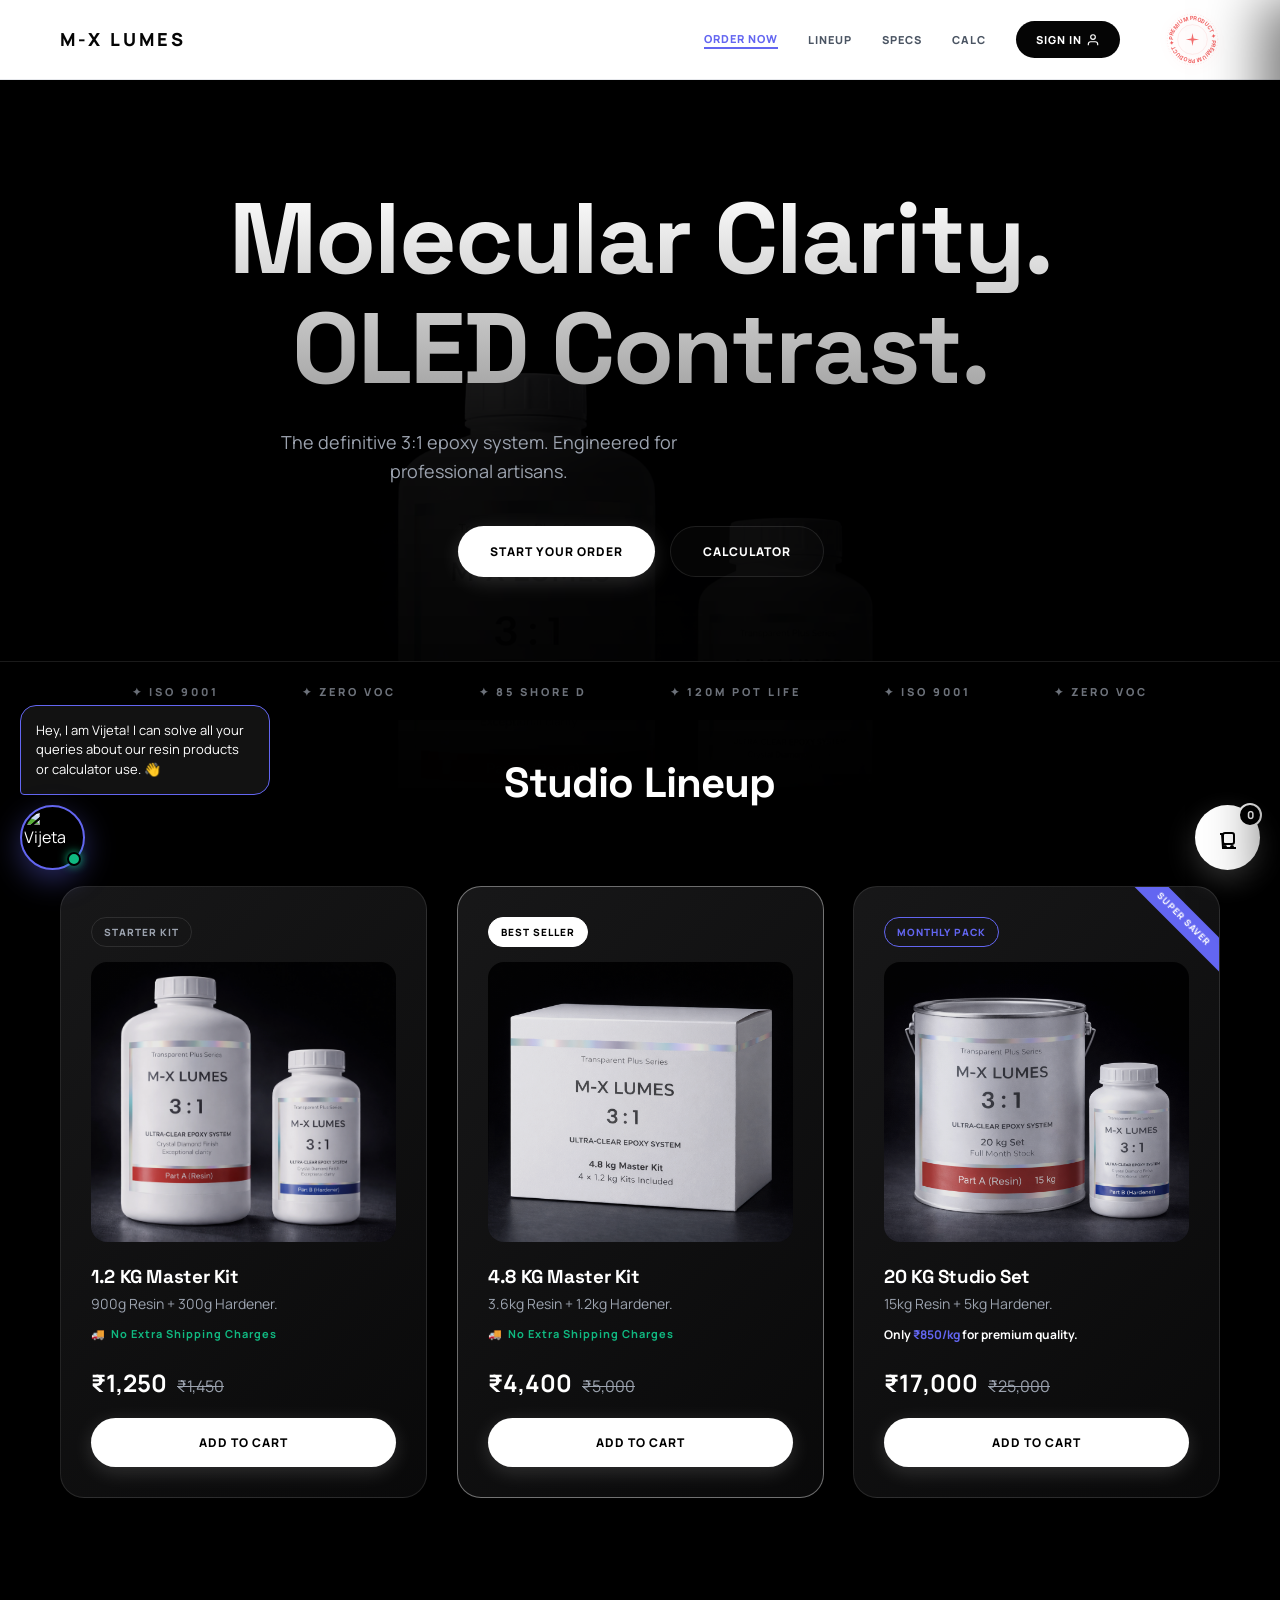
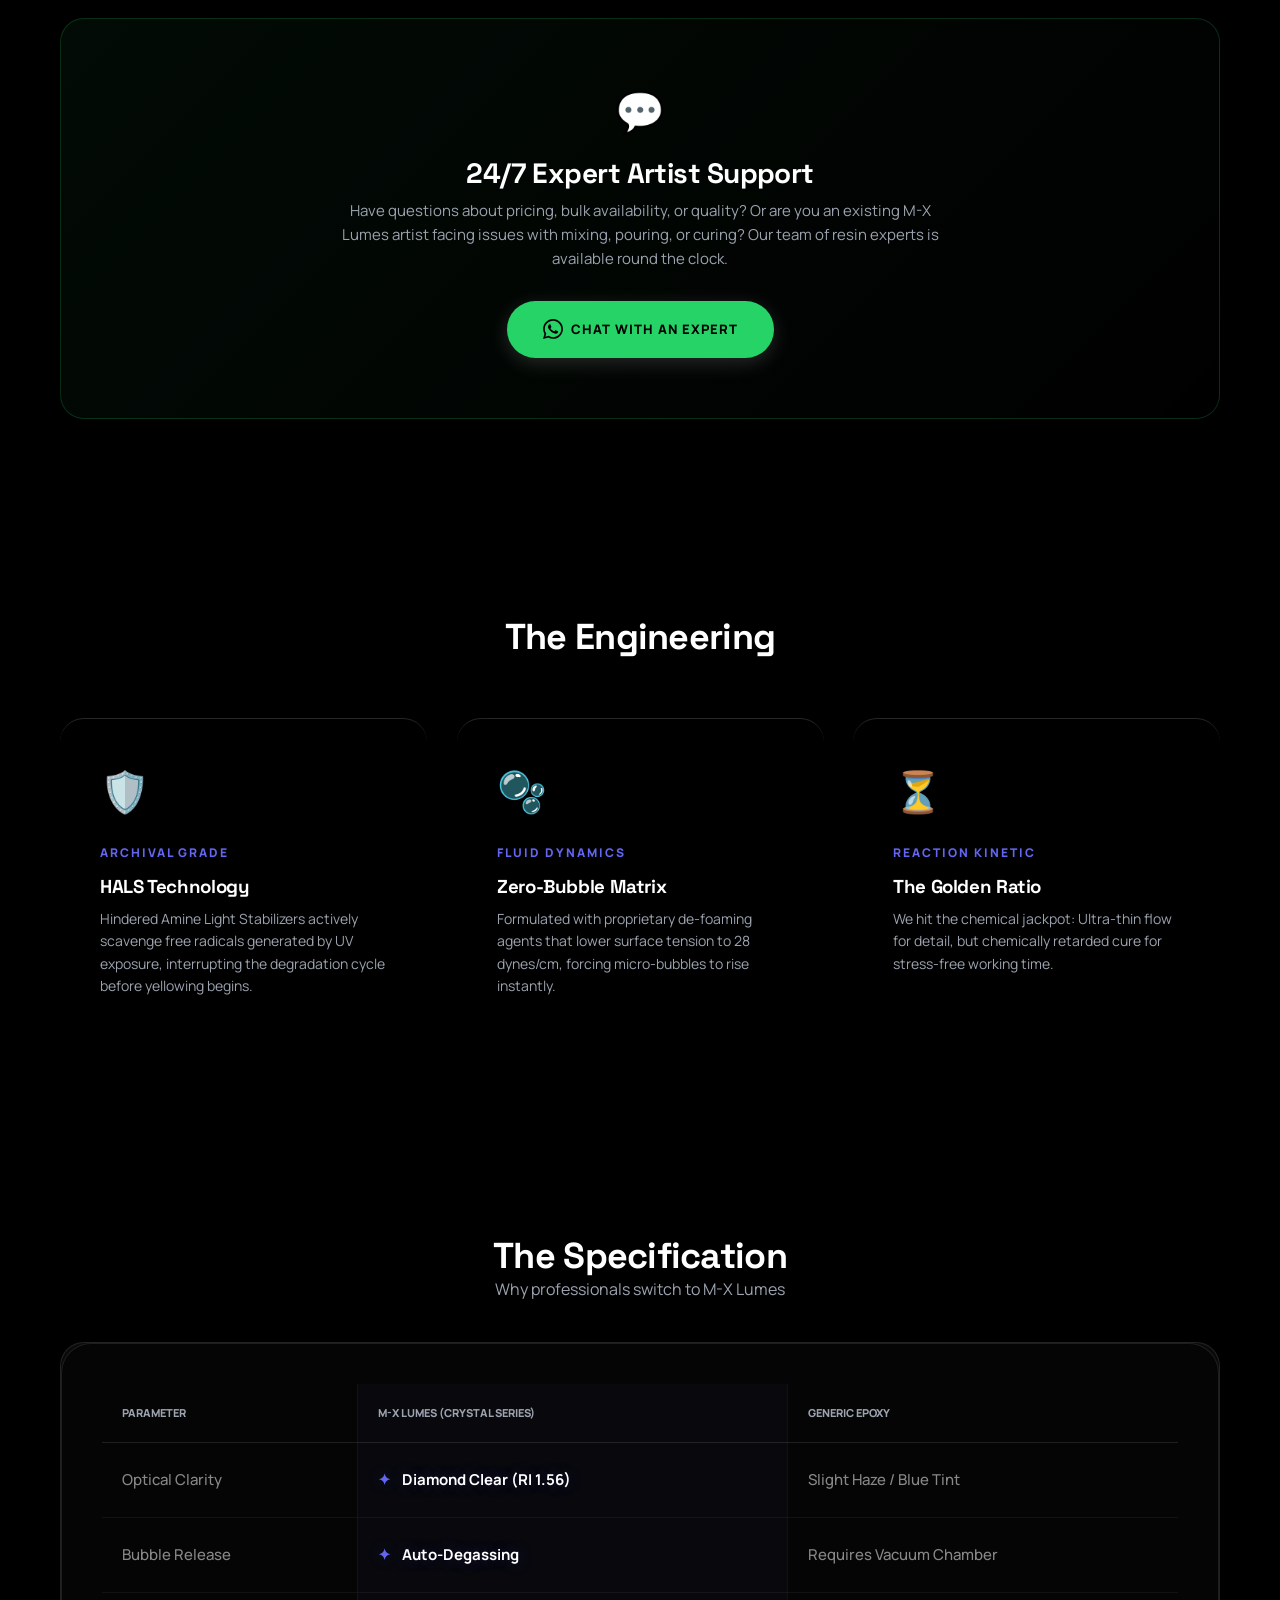
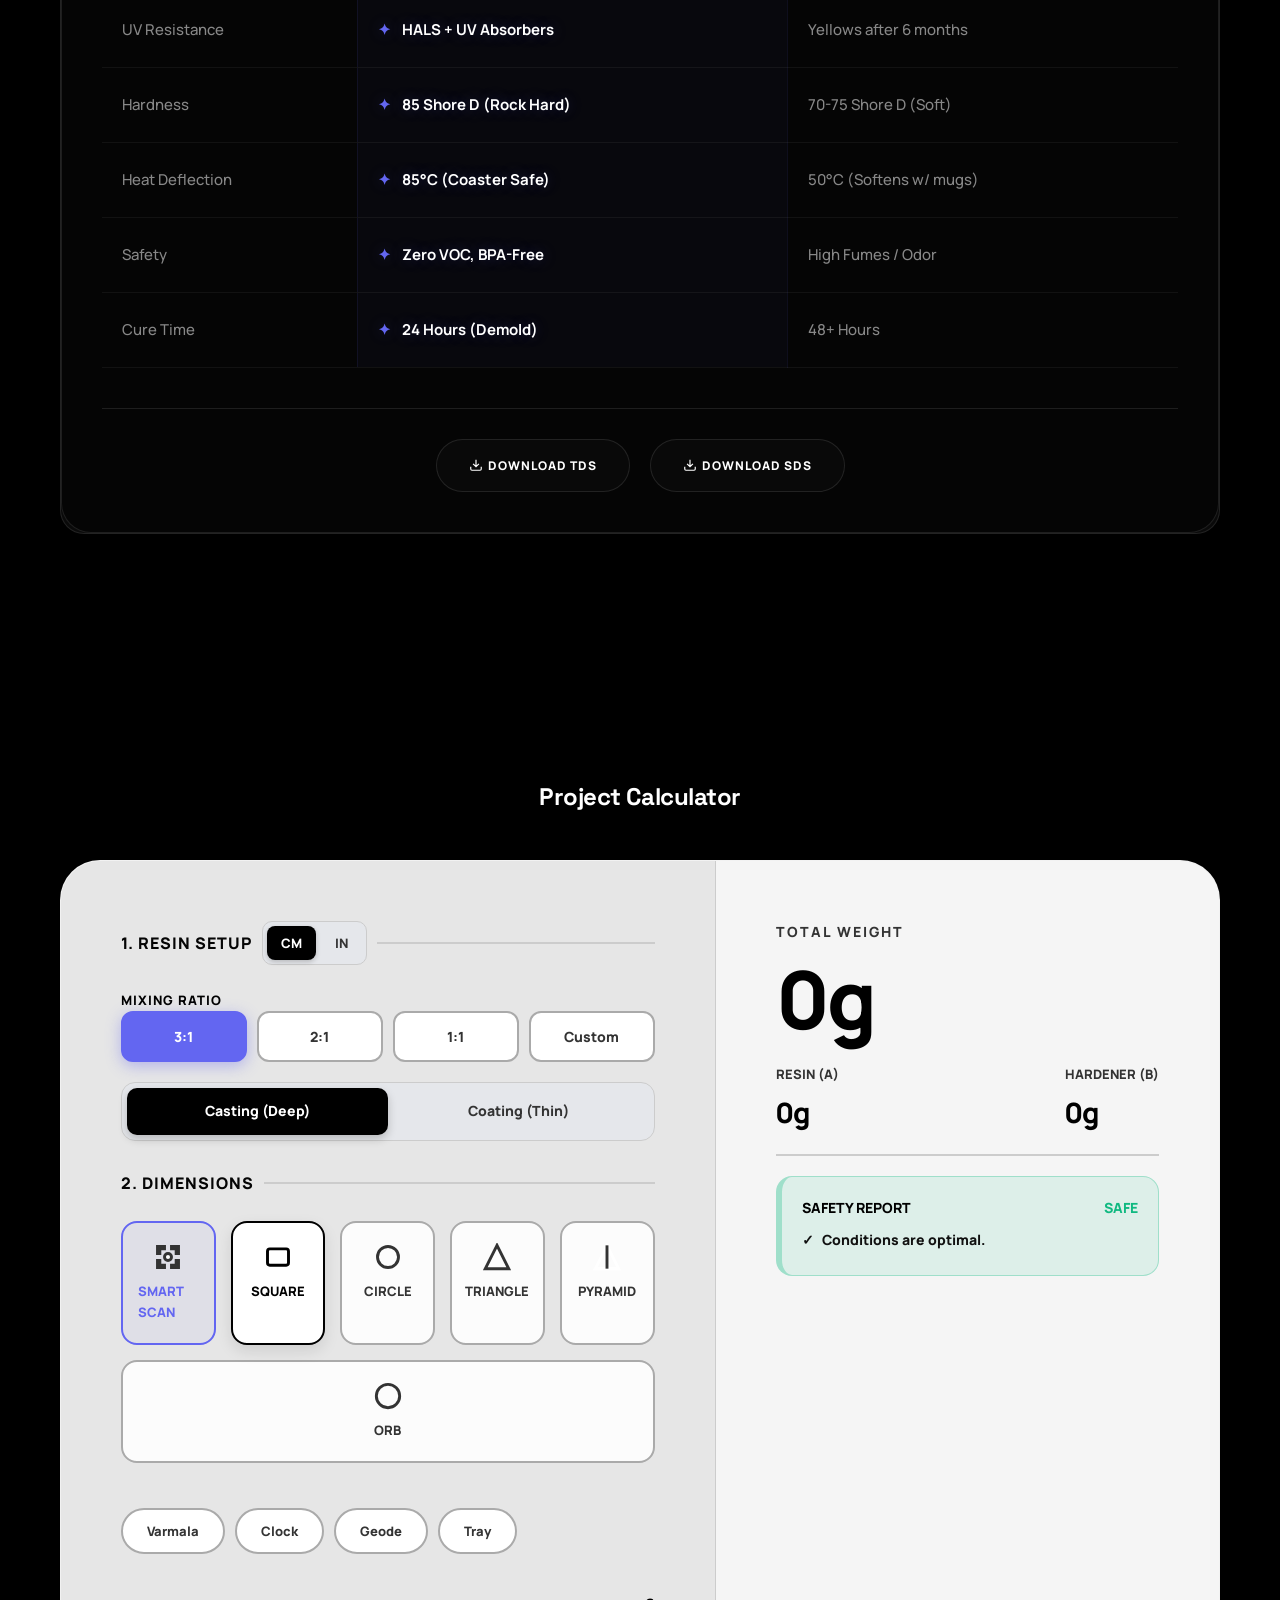
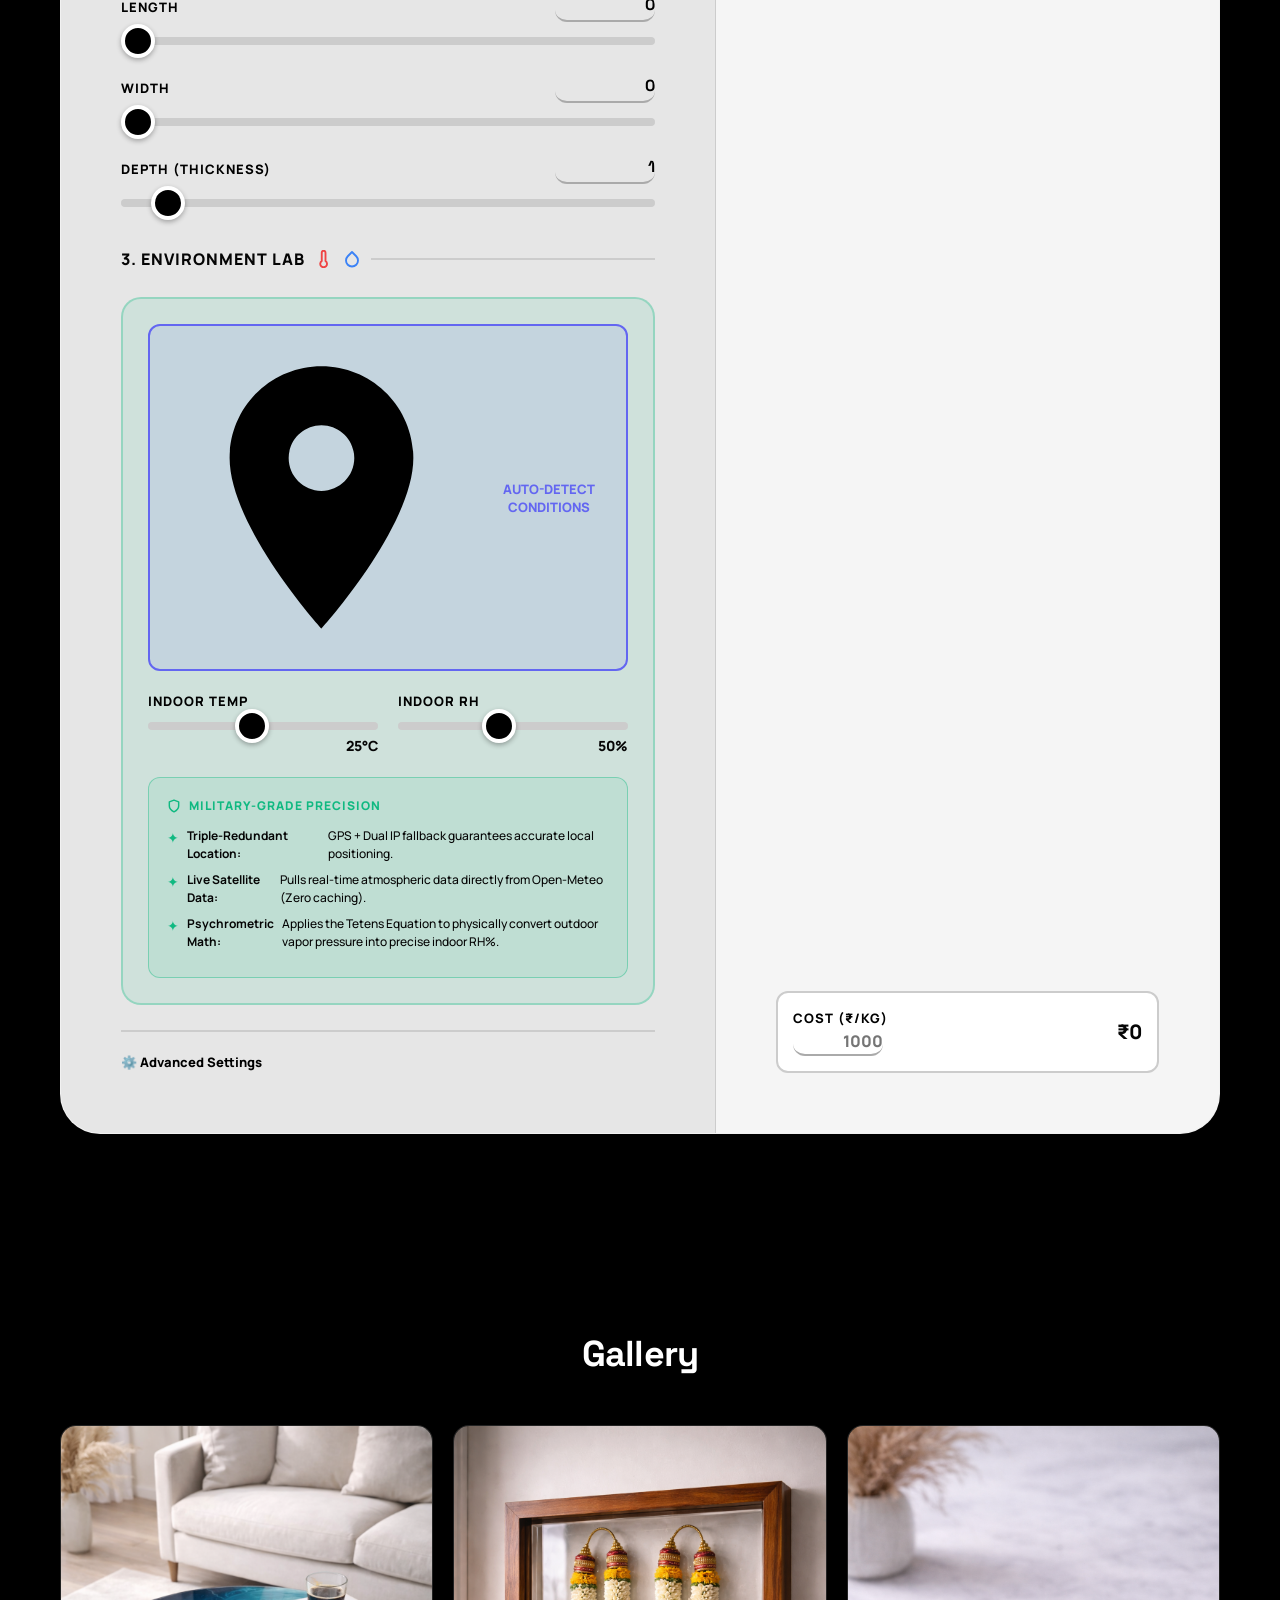
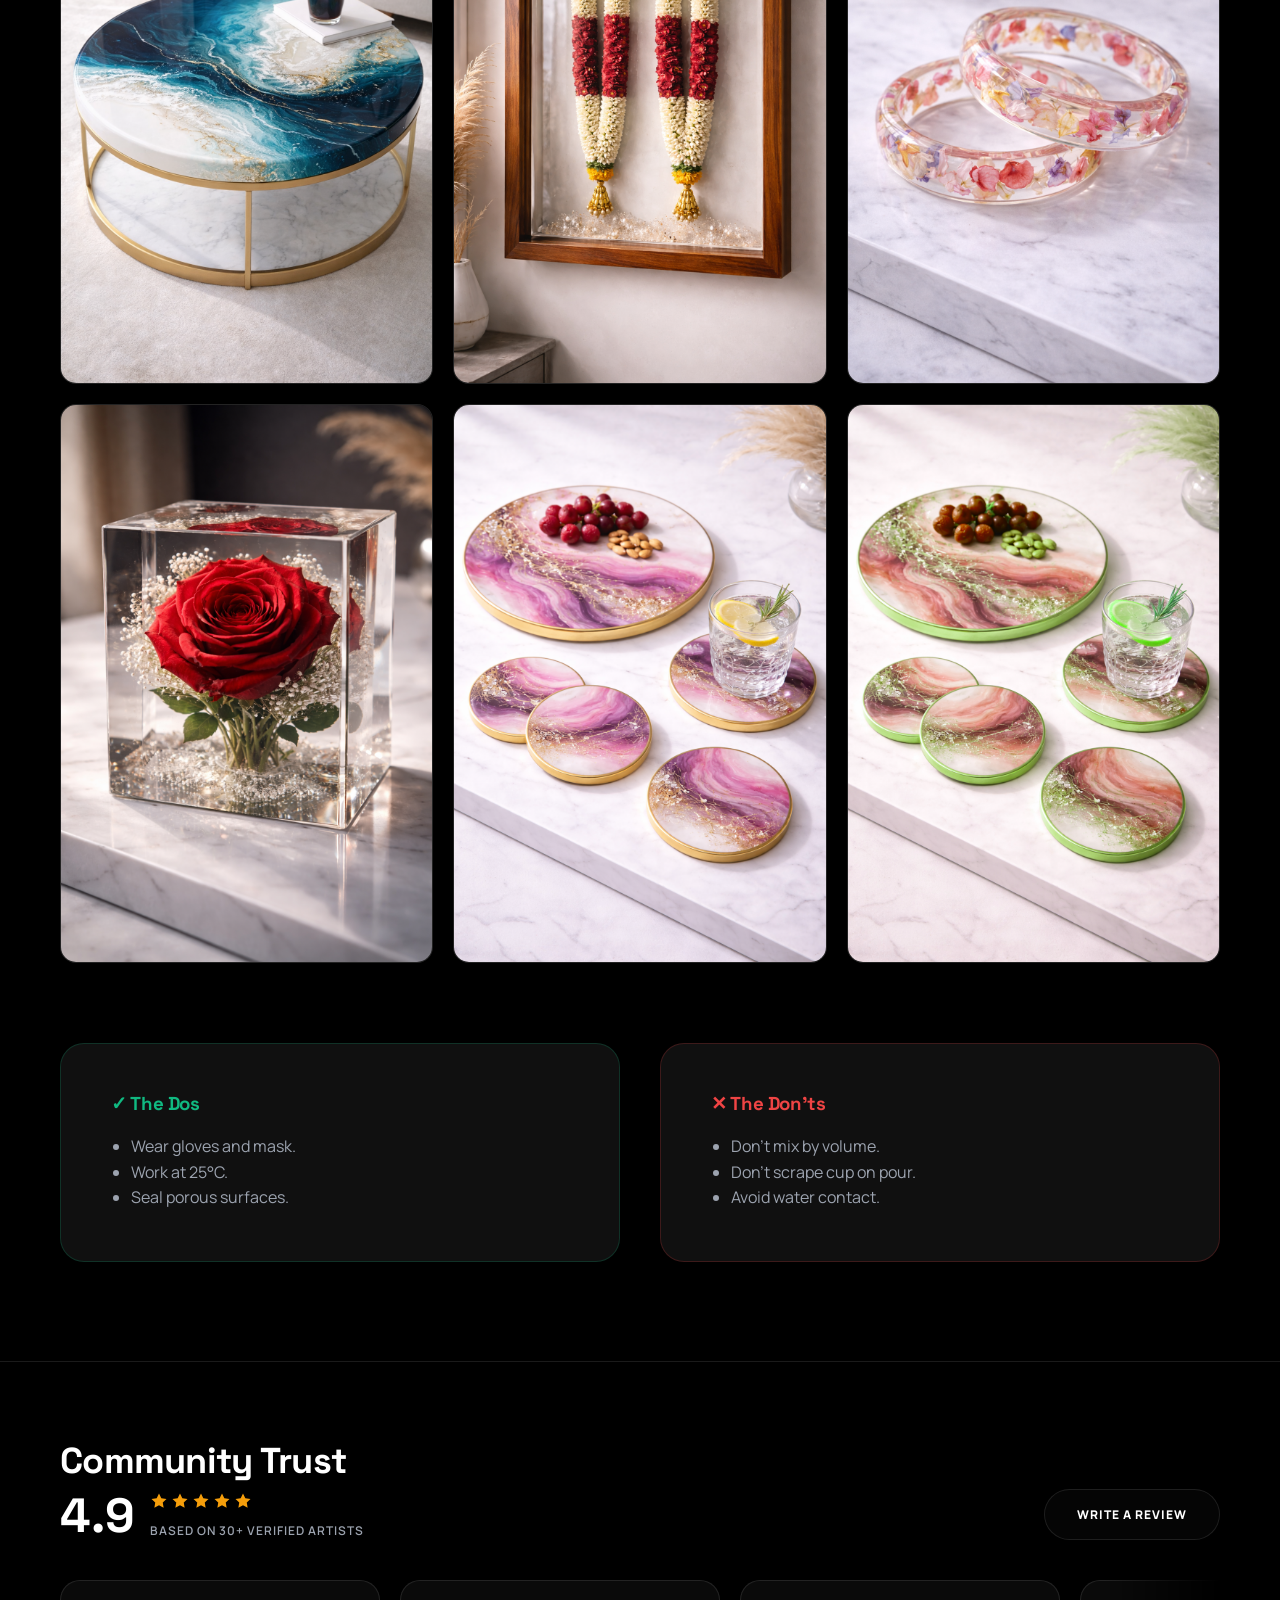
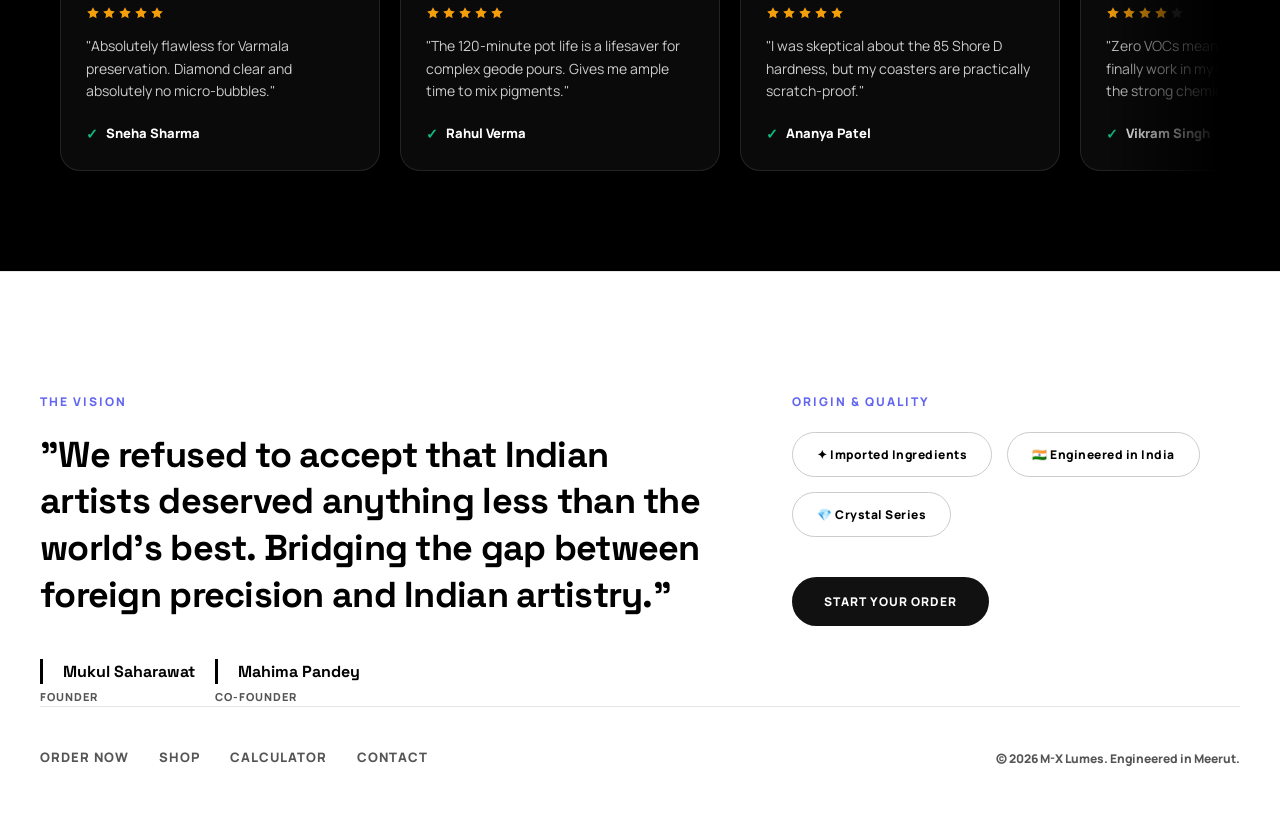
==== commit 5ca5fbd7: "Update dashboard.html" ====
--- a/dashboard.html
+++ b/dashboard.html
@@ -52,7 +52,7 @@
         button:disabled { opacity: 0.5; cursor: not-allowed; }
         img { display: block; max-width: 100%; height: auto; user-select: none; }
         
-        /* 🛡️ APPLE SAFARI FIXES: Input Zoom, Rounded Corners & Yellow Autofill */
+        /* 🛡️ APPLE SAFARI FIXES */
         input, select, textarea { font-size: 16px !important; font-family: 'Manrope', sans-serif; -webkit-appearance: none; appearance: none; border-radius: 12px; }
         input::-webkit-outer-spin-button, input::-webkit-inner-spin-button { -webkit-appearance: none; margin: 0; }
         input[type=number] { -moz-appearance: textfield; }
@@ -1282,9 +1282,6 @@
     </div>
 
     <script>
-        // =========================================
-        // 1. GLOBAL VARS & CONFIG
-        // =========================================
         const RENDER_URL = 'https://mxlumes-api.onrender.com';
         const MERCHANT_UPI_ID = "7668077298@ybl"; 
         
@@ -1324,7 +1321,6 @@
             }, 2000);
         };
 
-        // 🛡️ LEVEL 24: BFCache IOS Safari Reset
         window.addEventListener('pageshow', function(event) {
             if (event.persisted) {
                 isVerifying = false;
@@ -1355,9 +1351,6 @@
             }
         });
 
-        // =========================================
-        // 2. AUTHENTICATION & PROFILE 
-        // =========================================
         function blurInputs() { document.activeElement?.blur(); }
 
         function lockScroll() {
@@ -1405,7 +1398,6 @@
             const tbody = document.getElementById('prof-orders-tbody');
             tbody.innerHTML = '<tr><td colspan="4" style="text-align:center; color:#888;">Loading orders...</td></tr>';
 
-            // Isolate user string for printing
             const isolatedUserStr = encodeURIComponent(JSON.stringify({
                 name: user.name, email: user.email, phone: user.phone, address: user.address
             })).replace(/'/g, "%27");
@@ -1435,7 +1427,6 @@
                         const safeItems = o.items.map(i => ({ name: escapeHTML(i.name), qty: i.qty, price: i.price }));
                         const itemsJson = JSON.stringify(safeItems).replace(/"/g, '&quot;');
                         
-                        // FIX: Safely encode apostrophes for inline HTML injection
                         const txEnc = encodeURIComponent(o.transactionDetails || '').replace(/'/g, "%27");
                         
                         let actionBtn = '';
@@ -1481,7 +1472,6 @@
         function printInvoice(orderId, dateStr, amount, itemsJson, txEncoded = '', userEncoded = '') {
             const items = JSON.parse(itemsJson.replace(/&quot;/g, '"'));
             
-            // Parse isolated user data passed from the click, fallback to safe defaults
             let invoiceUser = { name: 'Valued Customer', email: 'N/A', phone: 'N/A', address: 'N/A' };
             try {
                 if(userEncoded) invoiceUser = JSON.parse(decodeURIComponent(userEncoded));
@@ -1557,7 +1547,7 @@
                                     <h1 class="brand-name">M-X LUMES</h1>
                                     <div class="brand-tagline">Premium Resin Systems</div>
                                 </div>
-                                <h2 class="invoice-title">Invoice</h2>
+                                <h2 class="invoice-title">Tax Invoice</h2>
                             </div>
 
                             <div class="info-grid">
@@ -1737,7 +1727,6 @@
             btn.innerText = "Processing..."; 
             errorDiv.style.display = 'none';
 
-            // 🛡️ EXTRACT EXACTLY 10 DIGITS
             const rawPhone = document.getElementById('auth-phone').value.trim();
             const cleanPhone = rawPhone.replace(/\D/g, '').slice(-10);
 
@@ -1749,7 +1738,6 @@
                 return;
             }
 
-            // 🛡️ DEDICATED PHONE LOGIN
             if (currentAuthMode === 'login') {
                 try {
                     const response = await fetch(`${RENDER_URL}/api/login/phone`, { 
@@ -1779,7 +1767,6 @@
                 return;
             }
 
-            // 🛡️ GUEST CHECKOUT / SIGNUP ROUTER
             const name = document.getElementById('auth-name').value.trim();
             const email = document.getElementById('auth-email').value.trim();
             const address = document.getElementById('auth-address').value.trim();
@@ -1840,9 +1827,6 @@
             }
         }
 
-        // =========================================
-        // 3. CART & CLOUD SYNC LOGIC
-        // =========================================
         function updateReminder() {
             const reminder = document.getElementById('cartReminder');
             const sidebar = document.getElementById('cartSidebar');
@@ -1945,10 +1929,6 @@
             setTimeout(() => t.classList.remove('show'), 3000); 
         }
 
-        // =========================================
-        // 4. M-X SECUREPAY GATEWAY LOGIC
-        // =========================================
-        
         function trackPaymentIntent() {
             window.paymentIntentFired = Date.now();
         }
@@ -1973,7 +1953,6 @@
             const payeeName = encodeURIComponent("M-X Lumes");
             const baseParams = `pa=${MERCHANT_UPI_ID}&pn=${payeeName}&am=${amountFixed}&cu=INR&tn=Resin%20Order`;
             
-            // Generate universal QR code
             document.getElementById('upi-qr').src = `https://api.qrserver.com/v1/create-qr-code/?size=250x250&data=${encodeURIComponent('upi://pay?' + baseParams)}`;
             document.getElementById('payment-total').innerText = `₹${checkoutTotal.toLocaleString()}`;
             
@@ -2025,14 +2004,13 @@
                 user = JSON.parse(localStorage.getItem('mxlumes_user'));
             } catch(e){}
 
-            // 🛡️ FRONTEND FAILSAFE: Catches corrupted local storage before hitting backend
             if (!user || !user.email) {
                 errBox.innerText = "⚠ Session expired. Please close this and securely re-enter your delivery details.";
                 errBox.style.display = 'block';
                 btn.innerText = "✓ Try Verification Again";
                 btn.disabled = false;
                 isVerifying = false;
-                logout(new Event('click')); // Force cleanup
+                logout(new Event('click')); 
                 return;
             }
 
@@ -2085,9 +2063,6 @@
             }
         }
 
-        // =========================================
-        // 5. CORE UI SCROLLING
-        // =========================================
         let tickingScroll = false;
         window.addEventListener('scroll', () => { 
             if (!tickingScroll) { window.requestAnimationFrame(() => { document.querySelector('.navbar').classList.toggle('scrolled', window.scrollY > 50); tickingScroll = false; }); tickingScroll = true; }
@@ -2096,9 +2071,6 @@
         const observer = new IntersectionObserver(entries => { entries.forEach(entry => { if(entry.isIntersecting) { entry.target.classList.add('active'); } }); }, {threshold: 0.1});
         document.querySelectorAll('.reveal').forEach(el => observer.observe(el));
 
-        // =========================================
-        // 6. TITAN FUSION CALCULATOR LOGIC
-        // =========================================
         let appState = { unit: 'cm', shape: 'rect', ratioA: 3, ratioB: 1, mode: 'cast', scannedArea: 0 };
         function setUnit(u) {
             if(appState.unit !== u) {
@@ -2166,9 +2138,6 @@
             setTimeout(() => { btn.innerHTML = '<svg viewBox="0 0 24 24"><path d="M12 2C8.13 2 5 5.13 5 9c0 5.25 7 13 7 13s7-7.75 7-13c0-3.87-3.13-7-7-7zm0 9.5c-1.38 0-2.5-1.12-2.5-2.5s1.12-2.5 2.5-2.5 2.5 1.12 2.5 2.5-1.12 2.5-2.5 2.5z"/></svg> Auto-Detect Conditions'; status.style.display = 'none'; btn.disabled = false; }, 3000);
         }
 
-        // =========================================
-        // 7. SMART SCANNER WITH PERSPECTIVE MATH
-        // =========================================
         let camStream = null; let polyNodes = []; let draggingNode = null;
         async function openScanner() {
             setShape('scan'); const overlay = document.getElementById('smart-scanner'); overlay.style.display = 'flex'; setTimeout(()=> overlay.classList.add('active'), 10); 
@@ -2228,9 +2197,6 @@
             appState.scannedArea = areaCm2; document.getElementById('scan-area-display').innerText = areaCm2.toFixed(1) + ' cm²'; closeScanner(); runCalc();
         }
 
-        // =========================================
-        // 8. CALCULATOR ENGINE
-        // =========================================
         function runCalc() {
             let h = parseFloat(document.getElementById('input-D').value) || 0; let factor = appState.unit === 'in' ? 2.54 : 1; let h_cm = h * factor; let vol = 0;
             if (appState.shape === 'rect') vol = ((parseFloat(document.getElementById('input-L').value)||0) * factor) * ((parseFloat(document.getElementById('input-W').value)||0) * factor) * h_cm;
@@ -2259,9 +2225,6 @@
             else { sStatus.innerText = "ALERT"; sStatus.style.color = "var(--danger)"; sCard.className = "safety-report danger"; }
         }
 
-        // =========================================
-        // 9. LIVE REVIEWS (XSS PROTECTED)
-        // =========================================
         const initialReviews = [ { name: "Sneha Sharma", text: "Absolutely flawless for Varmala preservation. Diamond clear and absolutely no micro-bubbles.", stars: 5 }, { name: "Rahul Verma", text: "The 120-minute pot life is a lifesaver for complex geode pours. Gives me ample time to mix pigments.", stars: 5 }, { name: "Ananya Patel", text: "I was skeptical about the 85 Shore D hardness, but my coasters are practically scratch-proof.", stars: 5 }, { name: "Vikram Singh", text: "Zero VOCs means no headaches! I can finally work in my indoor studio without the strong chemical smell.", stars: 4 }, { name: "Divya Iyer", text: "Best 3:1 epoxy in India hands down. Auto-degassing actually works—I didn't even need my heat gun.", stars: 5 } ];
         let selectedStars = 5;
         
@@ -2328,9 +2291,6 @@
             btn.disabled = false;
         }
 
-        // =========================================
-        // 10. VIJETA AI ASSISTANT
-        // =========================================
         function toggleVijeta() {
             document.getElementById('vGreeting')?.classList.remove('show'); 
             document.getElementById('vijetaPanel').classList.toggle('active');
@@ -2372,12 +2332,8 @@
         function renderUserMessage(text) { const chatBox = document.getElementById('vChatBox'); chatBox.innerHTML += `<div class="msg user">${escapeHTML(text)}</div>`; chatBox.scrollTop = chatBox.scrollHeight; }
         function renderBotMessage(text) { const chatBox = document.getElementById('vChatBox'); let formattedText = escapeHTML(text).replace(/\n/g, '<br>'); chatBox.innerHTML += `<div class="msg bot" style="white-space: pre-wrap; line-height: 1.5;">${formattedText}</div>`; chatBox.scrollTop = chatBox.scrollHeight; }
 
-        // =========================================
-       =========================================
-        // 11. SECRET ADMIN DASHBOARD LOGIC
-        // =========================================
         let adminClicks = 0;
-        let adminTimer =// null;
+        let adminTimer = null;
         function triggerAdmin() {
             adminClicks++;
             clearTimeout(adminTimer);
@@ -2465,7 +2421,10 @@
             document.getElementById('stat-users').innerText = globalUsers.length;
 
             const oBody = document.getElementById('admin-orders-tbody');
+            const lBody = document.getElementById('admin-logistics-tbody');
+            
             let oHtml = '';
+            let lHtml = '';
             
             let searchFilter = document.getElementById('order-search') ? document.getElementById('order-search').value.toLowerCase() : '';
             
@@ -2474,11 +2433,15 @@
                 filteredOrders = filteredOrders.filter(o => 
                     (o.orderId?.toLowerCase().includes(searchFilter)) || 
                     (o.customerEmail?.toLowerCase().includes(searchFilter)) ||
-                    (o.transactionDetails?.toLowerCase().includes(searchFilter)) 
+                    (o.transactionDetails?.toLowerCase().includes(searchFilter)) ||
+                    (o.trackingNumber?.toLowerCase().includes(searchFilter)) 
                 );
             }
 
-            if(filteredOrders.length === 0) { oHtml = '<tr><td colspan="4" style="text-align:center; color:#888;">No orders found.</td></tr>'; } 
+            if(filteredOrders.length === 0) { 
+                oHtml = '<tr><td colspan="4" style="text-align:center; color:#888;">No orders found.</td></tr>'; 
+                lHtml = '<tr><td colspan="4" style="text-align:center; color:#888;">No orders found.</td></tr>';
+            } 
             else {
                 filteredOrders.forEach(o => {
                     let userPhone = ''; 
@@ -2497,7 +2460,6 @@
                     let selectColor = o.status === 'Pending Verification' ? '#ef4444' : (o.status === 'Processing' ? '#6366f1' : '#10b981');
                     
                     const safeItemsAdmin = JSON.stringify(o.items || []).replace(/"/g, '&quot;');
-                    
                     const txEncAdmin = encodeURIComponent(o.transactionDetails || '').replace(/'/g, "%27");
                     const userEncAdmin = encodeURIComponent(JSON.stringify(resolvedUserObj)).replace(/'/g, "%27");
 
@@ -2531,9 +2493,52 @@
                             </td>
                         </tr>
                     `;
+
+                    if (o.status !== 'Pending Verification') {
+                        lHtml += `
+                            <tr style="border-bottom: 1px solid #333;">
+                                <td style="padding:15px; vertical-align:top;">
+                                    <div style="font-family:'Space Grotesk', sans-serif; font-weight:800; color:#fff;">${escapeHTML(o.orderId)}</div>
+                                    <div style="color:#888; font-size:11px; margin-top:4px;">${o.createdAt ? new Date(o.createdAt).toLocaleDateString() : 'N/A'}</div>
+                                    <div style="margin-top:8px; font-size:11px; font-weight:800; padding:4px 8px; border-radius:4px; display:inline-block; border: 1px solid ${selectColor}; color: ${selectColor};">${escapeHTML(o.status)}</div>
+                                </td>
+                                <td style="padding:15px; vertical-align:top;">
+                                    <div style="color:#fff; font-weight:700;">${escapeHTML(resolvedUserObj.name)}</div>
+                                    <div style="color:#aaa; font-size:11px; margin-top:4px;">${escapeHTML(resolvedUserObj.phone || 'No Phone')}</div>
+                                    <div style="color:#888; font-size:11px; margin-top:6px; line-height:1.4; max-width:250px; word-wrap: break-word;">
+                                        📍 ${userAddress}
+                                    </div>
+                                </td>
+                                <td style="padding:15px; vertical-align:top;">
+                                    <div style="display:flex; flex-direction:column; gap:8px;">
+                                        <select id="courier-${escapeHTML(o.orderId)}" style="background:#000; color:#fff; border:1px solid #555; padding:8px; border-radius:8px; font-size:12px; outline:none; width: 200px;">
+                                            <option value="">Select Courier...</option>
+                                            <option value="Delhivery" ${o.courierCompany === 'Delhivery' ? 'selected' : ''}>Delhivery</option>
+                                            <option value="DTDC" ${o.courierCompany === 'DTDC' ? 'selected' : ''}>DTDC</option>
+                                            <option value="Trackon" ${o.courierCompany === 'Trackon' ? 'selected' : ''}>Trackon</option>
+                                            <option value="Fship" ${o.courierCompany === 'Fship' ? 'selected' : ''}>Fship</option>
+                                            <option value="Shipmozo" ${o.courierCompany === 'Shipmozo' ? 'selected' : ''}>Shipmozo</option>
+                                            <option value="India Post" ${o.courierCompany === 'India Post' ? 'selected' : ''}>India Post</option>
+                                            <option value="Other" ${o.courierCompany === 'Other' ? 'selected' : ''}>Other</option>
+                                        </select>
+                                        <input type="text" id="awb-${escapeHTML(o.orderId)}" value="${escapeHTML(o.trackingNumber || '')}" placeholder="AWB / Tracking Number" style="background:#000; color:#fff; border:1px solid #555; padding:8px; border-radius:8px; font-size:12px; outline:none; width: 200px;">
+                                    </div>
+                                </td>
+                                <td style="padding:15px; vertical-align:top;">
+                                    <div style="display:flex; flex-direction:column; gap:8px; width: 120px;">
+                                        <button id="btn-save-log-${escapeHTML(o.orderId)}" onclick="saveTracking('${escapeHTML(o.orderId)}')" style="background:var(--accent); color:#fff; padding:8px; border-radius:8px; font-size:12px; font-weight:800; cursor:pointer; border:none;">Save</button>
+                                        <button onclick="sendTrackingWhatsApp('${escapeHTML(o.orderId)}')" style="background:var(--whatsapp); color:#000; padding:8px; border-radius:8px; font-size:12px; font-weight:800; cursor:pointer; border:none; display:flex; align-items:center; justify-content:center; gap:5px;">
+                                            <svg width="14" height="14" fill="currentColor" viewBox="0 0 24 24"><path d="M.057 24l1.687-6.163c-1.041-1.804-1.588-3.849-1.587-5.946.003-6.556 5.338-11.891 11.893-11.891 3.181.001 6.167 1.24 8.413 3.488 2.245 2.248 3.481 5.236 3.48 8.414-.003 6.557-5.338 11.892-11.893 11.892-1.99-.001-3.951-.5-5.688-1.448l-6.305 1.654zm6.597-3.807c1.676.995 3.276 1.591 5.392 1.592 5.448 0 9.886-4.434 9.889-9.885.002-5.462-4.415-9.89-9.881-9.892-5.452 0-9.887 4.434-9.889 9.884-.001 2.225.651 3.891 1.746 5.634l-.999 3.648 3.742-.981zm11.387-5.464c-.074-.124-.272-.198-.57-.347-.297-.149-1.758-.868-2.031-.967-.272-.099-.47-.149-.669.149-.198.297-.768.967-.941 1.165-.173.198-.347.223-.644.074-.297-.149-1.255-.463-2.39-1.475-.883-.788-1.48-1.761-1.653-2.059-.173-.297-.018-.458.13-.606.134-.133.297-.347.446-.521.151-.172.2-.296.3-.495.099-.198.05-.372-.025-.521-.075-.148-.669-1.611-.916-2.206-.242-.579-.487-.501-.669-.51l-.57-.01c-.198 0-.52.074-.792.372-.272.297-1.04 1.016-1.04 2.479 0 1.463 1.065 2.876 1.213 3.074.149.198 2.095 3.2 5.076 4.487.709.306 1.263.489 1.694.626.712.226 1.36.194 1.872.118.571-.085 1.758-.719 2.006-1.413.248-.695.248-1.29.173-1.414z"/></svg> Notify
+                                        </button>
+                                    </div>
+                                </td>
+                            </tr>
+                        `;
+                    }
                 });
             }
             oBody.innerHTML = oHtml;
+            lBody.innerHTML = lHtml;
 
             const uBody = document.getElementById('admin-users-tbody');
             let uHtml = '';
@@ -2639,7 +2644,9 @@
                         body: JSON.stringify({ 
                             totalAmount: Number(document.getElementById('ae-amt').value), 
                             customerEmail: document.getElementById('ae-email').value,
-                            transactionDetails: document.getElementById('ae-tx').value
+                            transactionDetails: document.getElementById('ae-tx').value,
+                            trackingNumber: order.trackingNumber, 
+                            courierCompany: order.courierCompany 
                         }) 
                     });
                     closeAdminEditModal(); 
@@ -2673,9 +2680,75 @@
             };
         }
 
+        async function saveTracking(orderId) {
+            const order = globalOrders.find(o => o.orderId === orderId);
+            if(!order) return;
+            
+            const awb = document.getElementById(`awb-${orderId}`).value.trim();
+            const courier = document.getElementById(`courier-${orderId}`).value;
+            const key = sessionStorage.getItem('mxlumes_admin_key');
+
+            const btn = document.getElementById(`btn-save-log-${orderId}`);
+            btn.innerText = "⏳";
+            
+            try {
+                const response = await fetch(`${RENDER_URL}/api/admin/orders/${orderId}`, {
+                    method: 'PUT',
+                    headers: { 'Content-Type': 'application/json', 'admin-secret-key': key },
+                    body: JSON.stringify({
+                        totalAmount: order.totalAmount,
+                        customerEmail: order.customerEmail,
+                        transactionDetails: order.transactionDetails,
+                        trackingNumber: awb,
+                        courierCompany: courier
+                    })
+                });
+                
+                if (!response.ok) throw new Error("Save failed");
+                
+                order.trackingNumber = awb;
+                order.courierCompany = courier;
+                btn.innerText = "✓ Saved";
+                setTimeout(()=> btn.innerText = "Save", 2000);
+            } catch(e) {
+                btn.innerText = "Error";
+                setTimeout(()=> btn.innerText = "Save", 2000);
+            }
+        }
+
+        function sendTrackingWhatsApp(orderId) {
+            const order = globalOrders.find(o => o.orderId === orderId);
+            if(!order) return;
+            
+            const user = globalUsers.find(u => u.email === order.customerEmail);
+            if (!user || !user.phone) return alert("Customer phone number is missing.");
+
+            const awb = order.trackingNumber || "Pending";
+            const courier = order.courierCompany || "Assigned Courier";
+            let trackingLink = "";
+
+            if (courier === "Delhivery" && awb !== "Pending") {
+                trackingLink = `https://www.delhivery.com/track/package/${awb}`;
+            } else if (courier === "DTDC" && awb !== "Pending") {
+                trackingLink = `https://www.dtdc.in/tracking/shipment-tracking.asp`; 
+            } else if (courier === "Trackon" && awb !== "Pending") {
+                trackingLink = `https://trackon.in/Tracking/Tracking_results?TrackingNumber=${awb}`;
+            } else if (awb !== "Pending") {
+                trackingLink = `Tracking AWB: ${awb}`;
+            } else {
+                trackingLink = "Your tracking number will be updated shortly.";
+            }
+
+            let firstName = user.name.split(' ')[0] || "Artist";
+
+            let msg = `*M-X LUMES DISPATCH UPDATE* 🚚%0A%0AHi ${firstName}, your premium resin order *${order.orderId}* has been dispatched!%0A%0A*Courier:* ${courier}%0A*AWB Number:* ${awb}%0A%0A*Track your shipment here:*%0A${trackingLink}%0A%0AThank you for creating with M-X Lumes! ✨`;
+
+            window.open(`https://wa.me/91${user.phone}?text=${msg}`, '_blank');
+        }
+
         function exportOrdersCSV() {
             if(globalOrders.length === 0) return alert("No orders.");
-            let csvContent = "Order ID,Date,Email,Phone,Shipping Address,Amount,Status,Transaction Details\n";
+            let csvContent = "Order ID,Date,Email,Phone,Shipping Address,Amount,Status,Transaction Details,Courier,AWB\n";
             
             globalOrders.forEach(o => { 
                 let u = globalUsers.find(user => user.email === o.customerEmail);
@@ -2689,7 +2762,7 @@
 
                 let dateStr = o.createdAt ? new Date(o.createdAt).toLocaleDateString() : 'N/A';
                 
-                csvContent += `"${o.orderId}","${dateStr}","${o.customerEmail}","${phone}","${safeAddress}",${o.totalAmount || 0},"${o.status}","${safeTx}"\n`; 
+                csvContent += `"${o.orderId}","${dateStr}","${o.customerEmail}","${phone}","${safeAddress}",${o.totalAmount || 0},"${o.status}","${safeTx}","${o.courierCompany || ''}","${o.trackingNumber || ''}"\n`; 
             });
             
             const blob = new Blob([csvContent], { type: 'text/csv;charset=utf-8;' });
